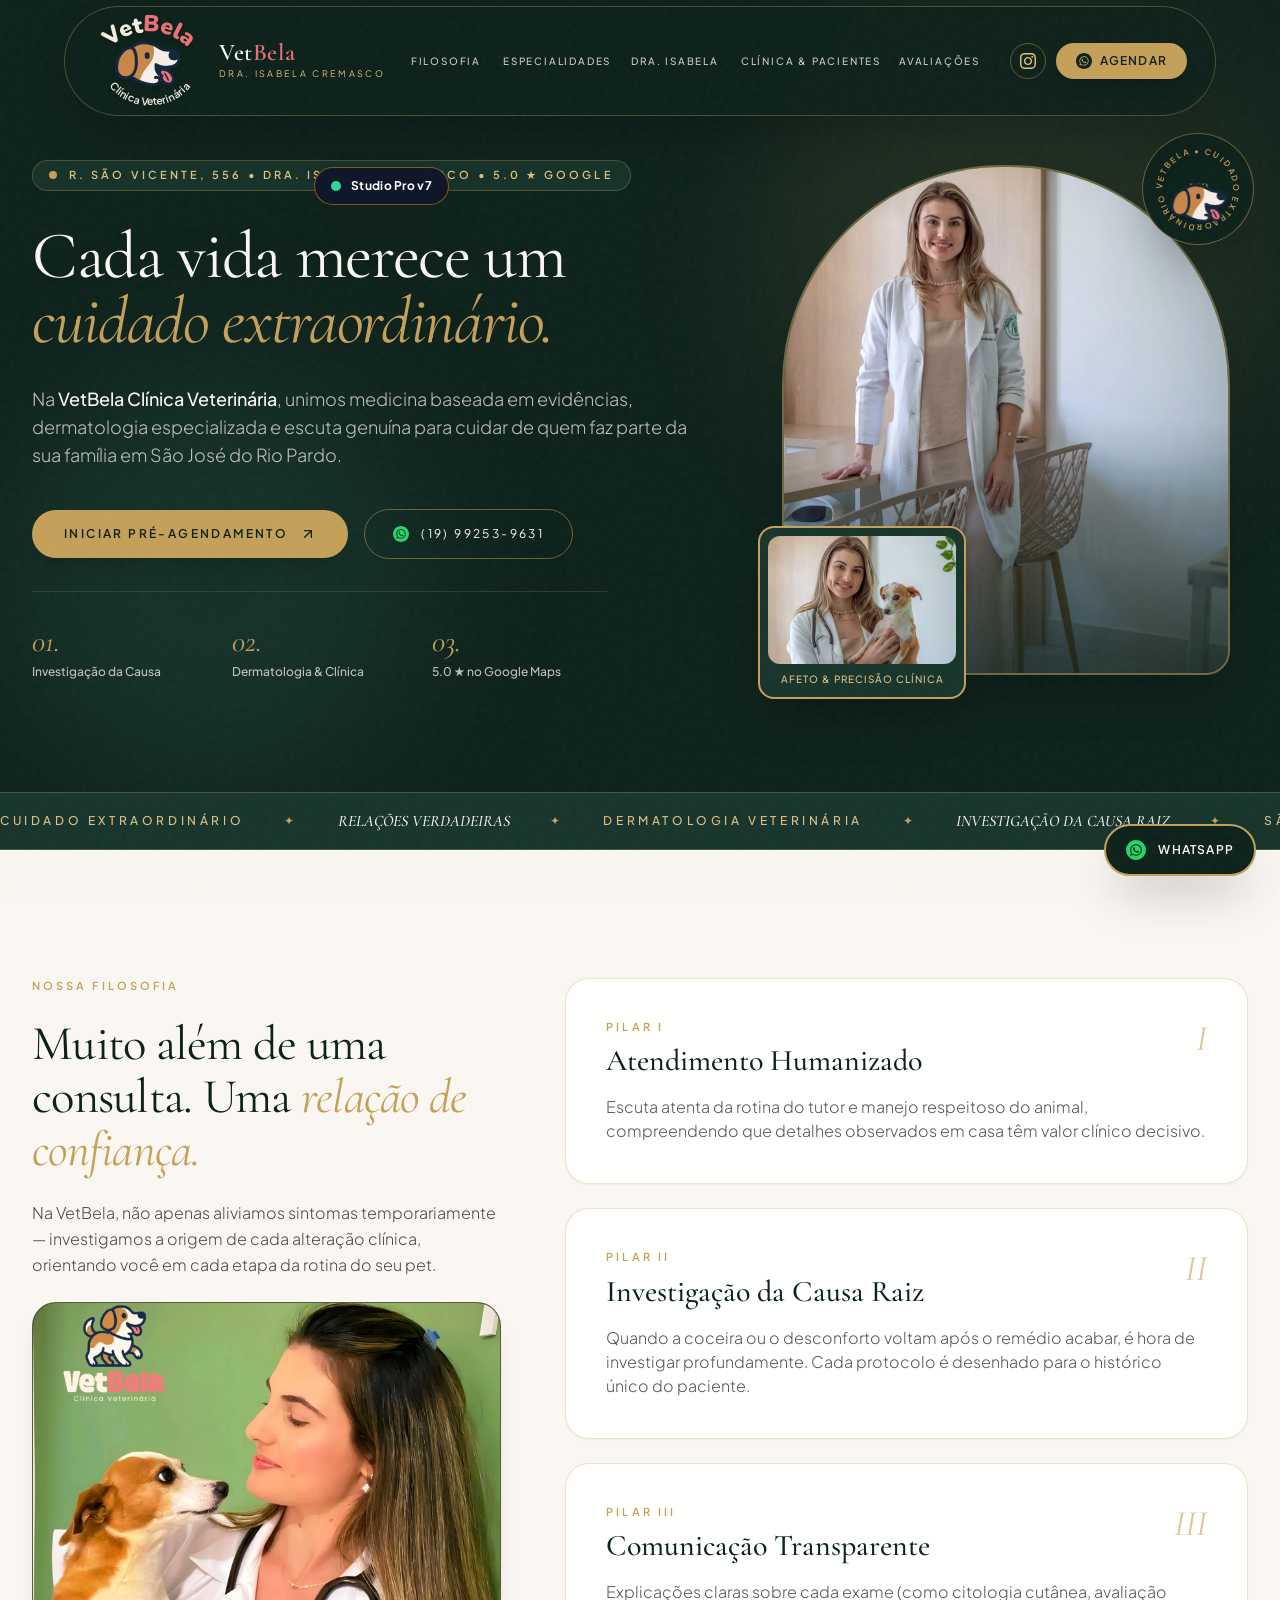
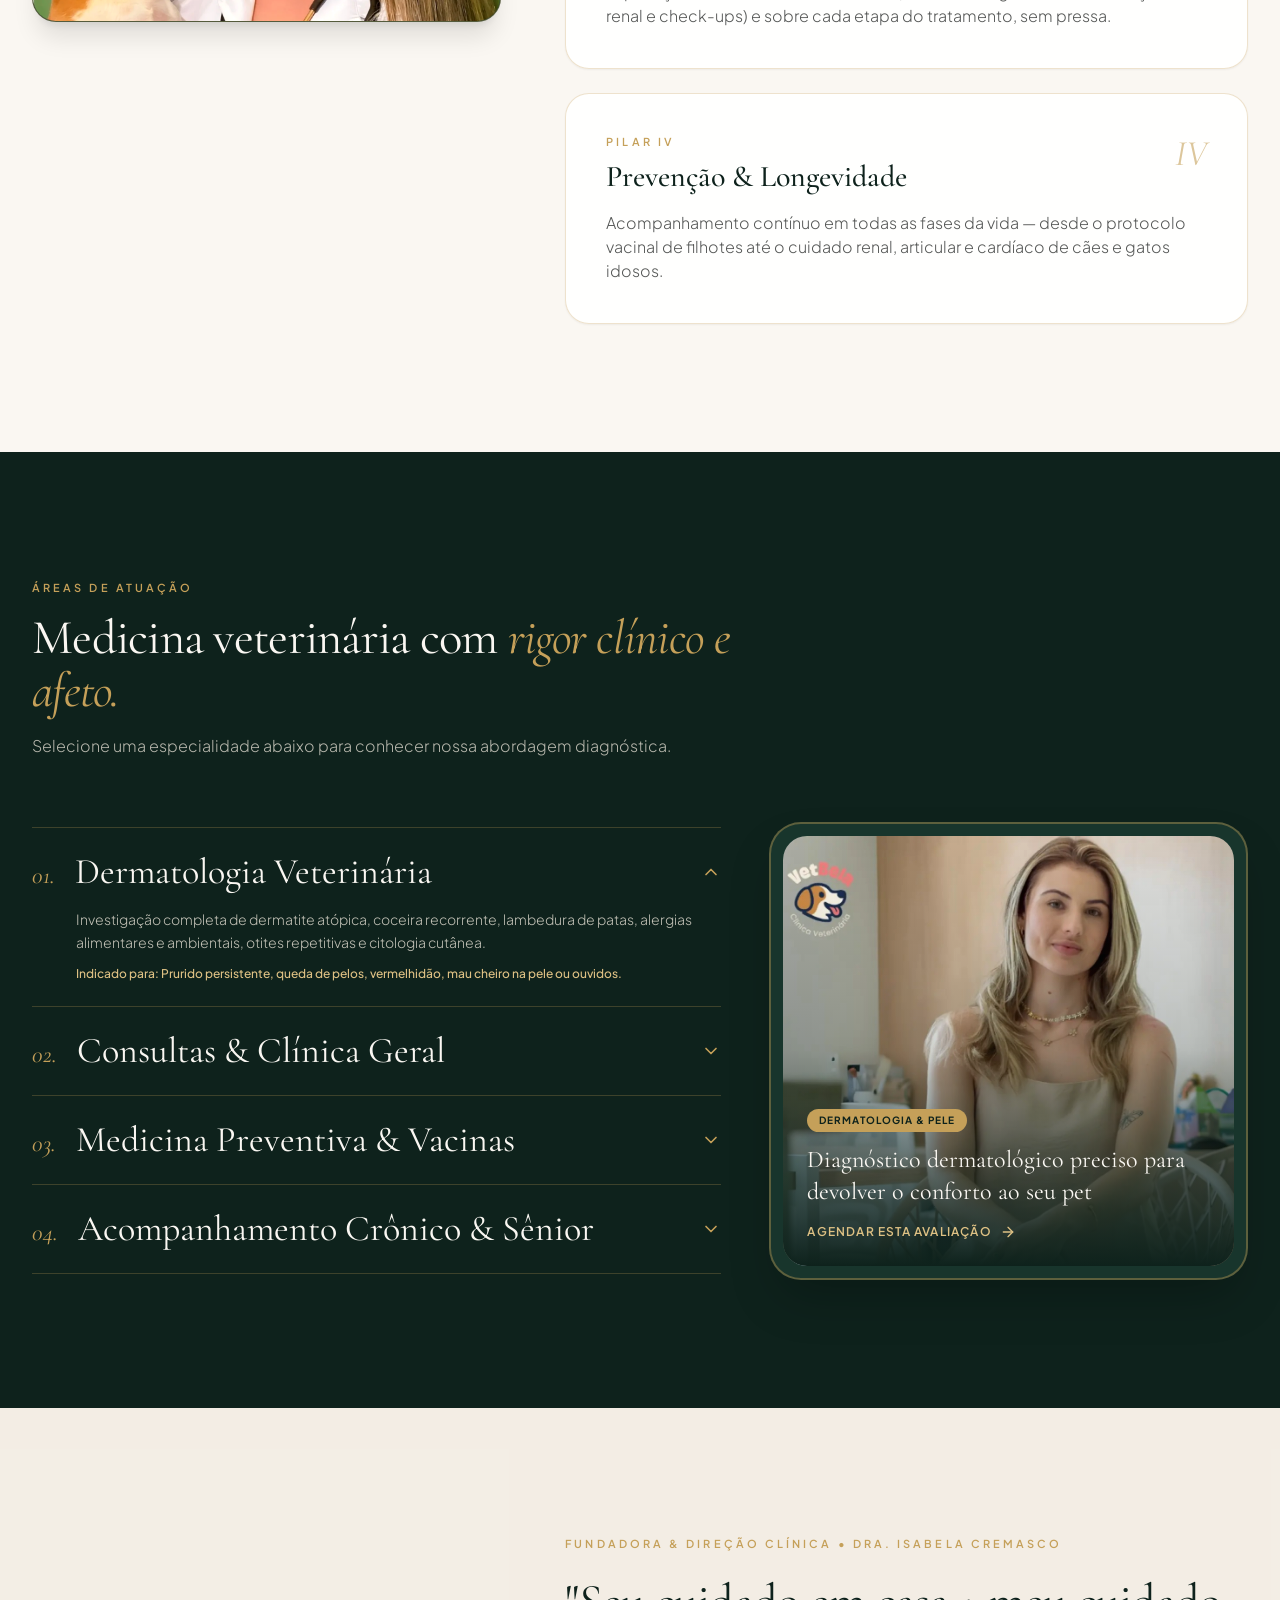
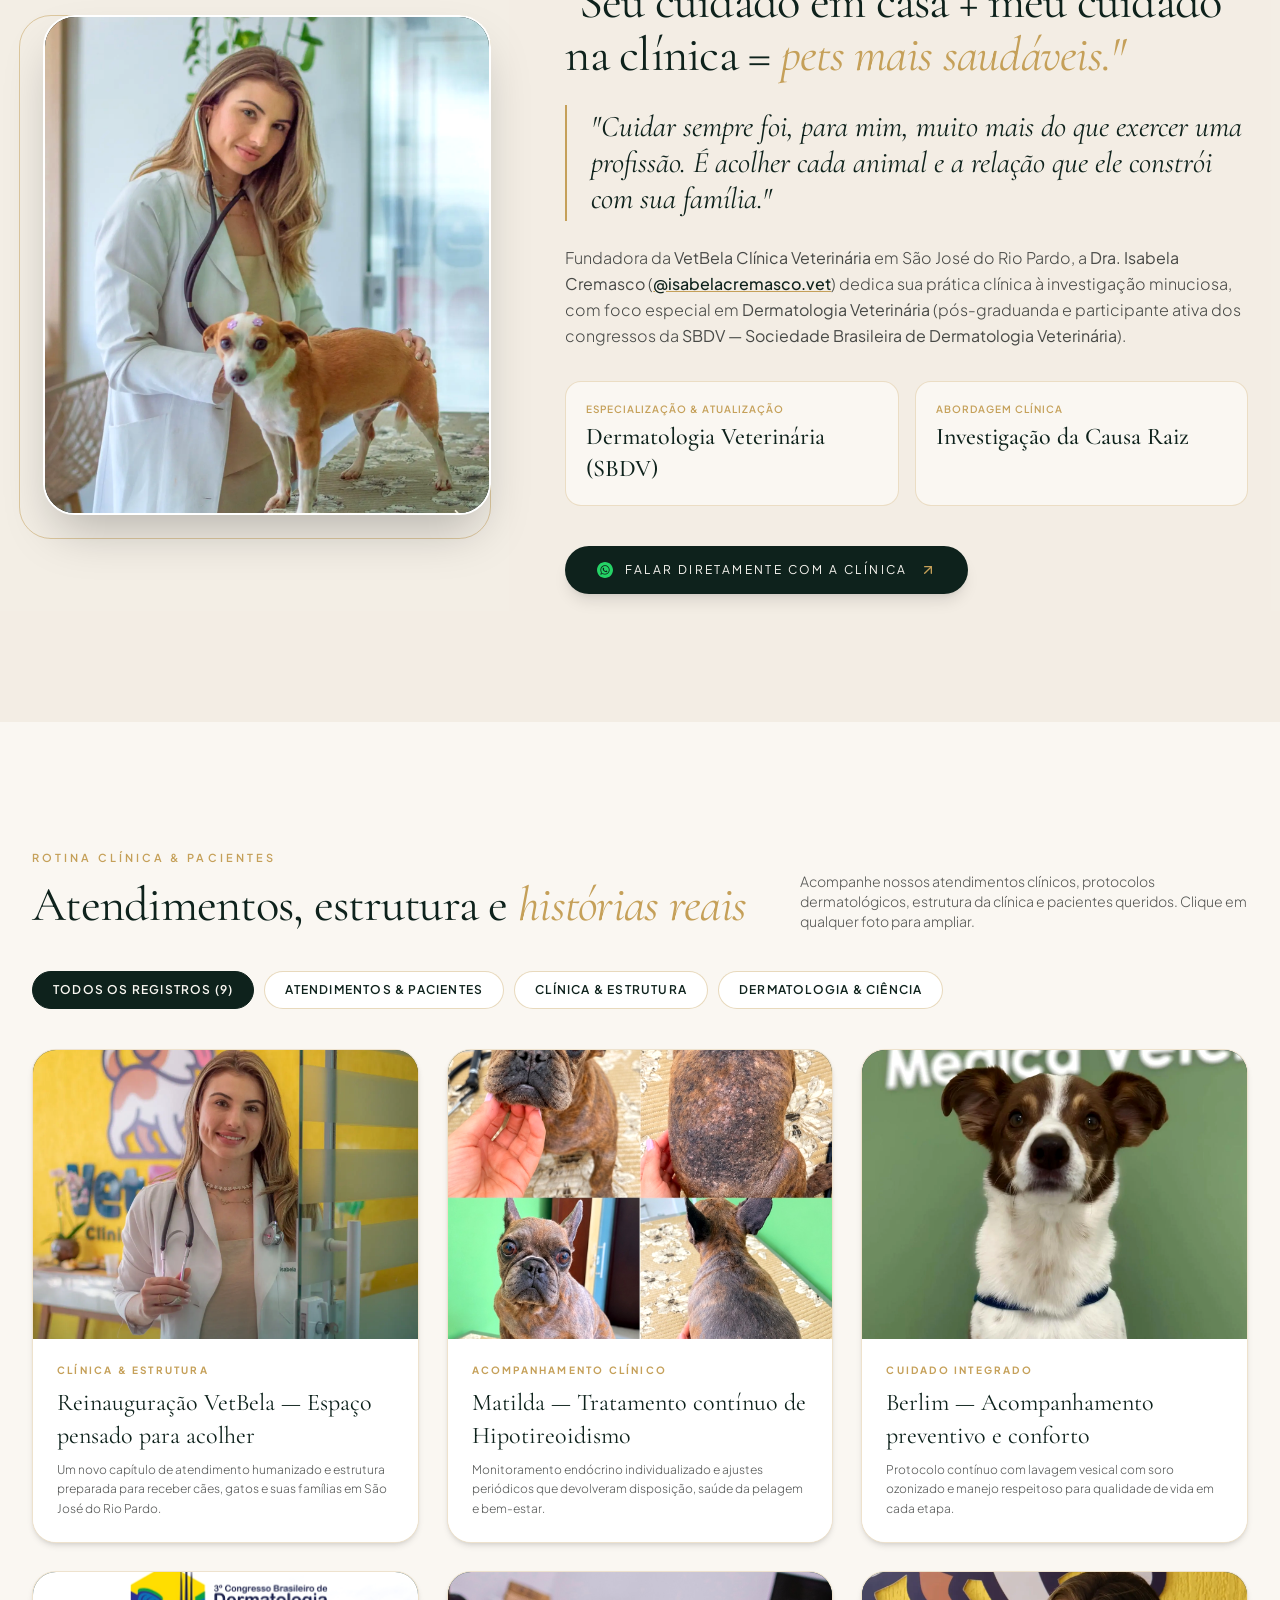
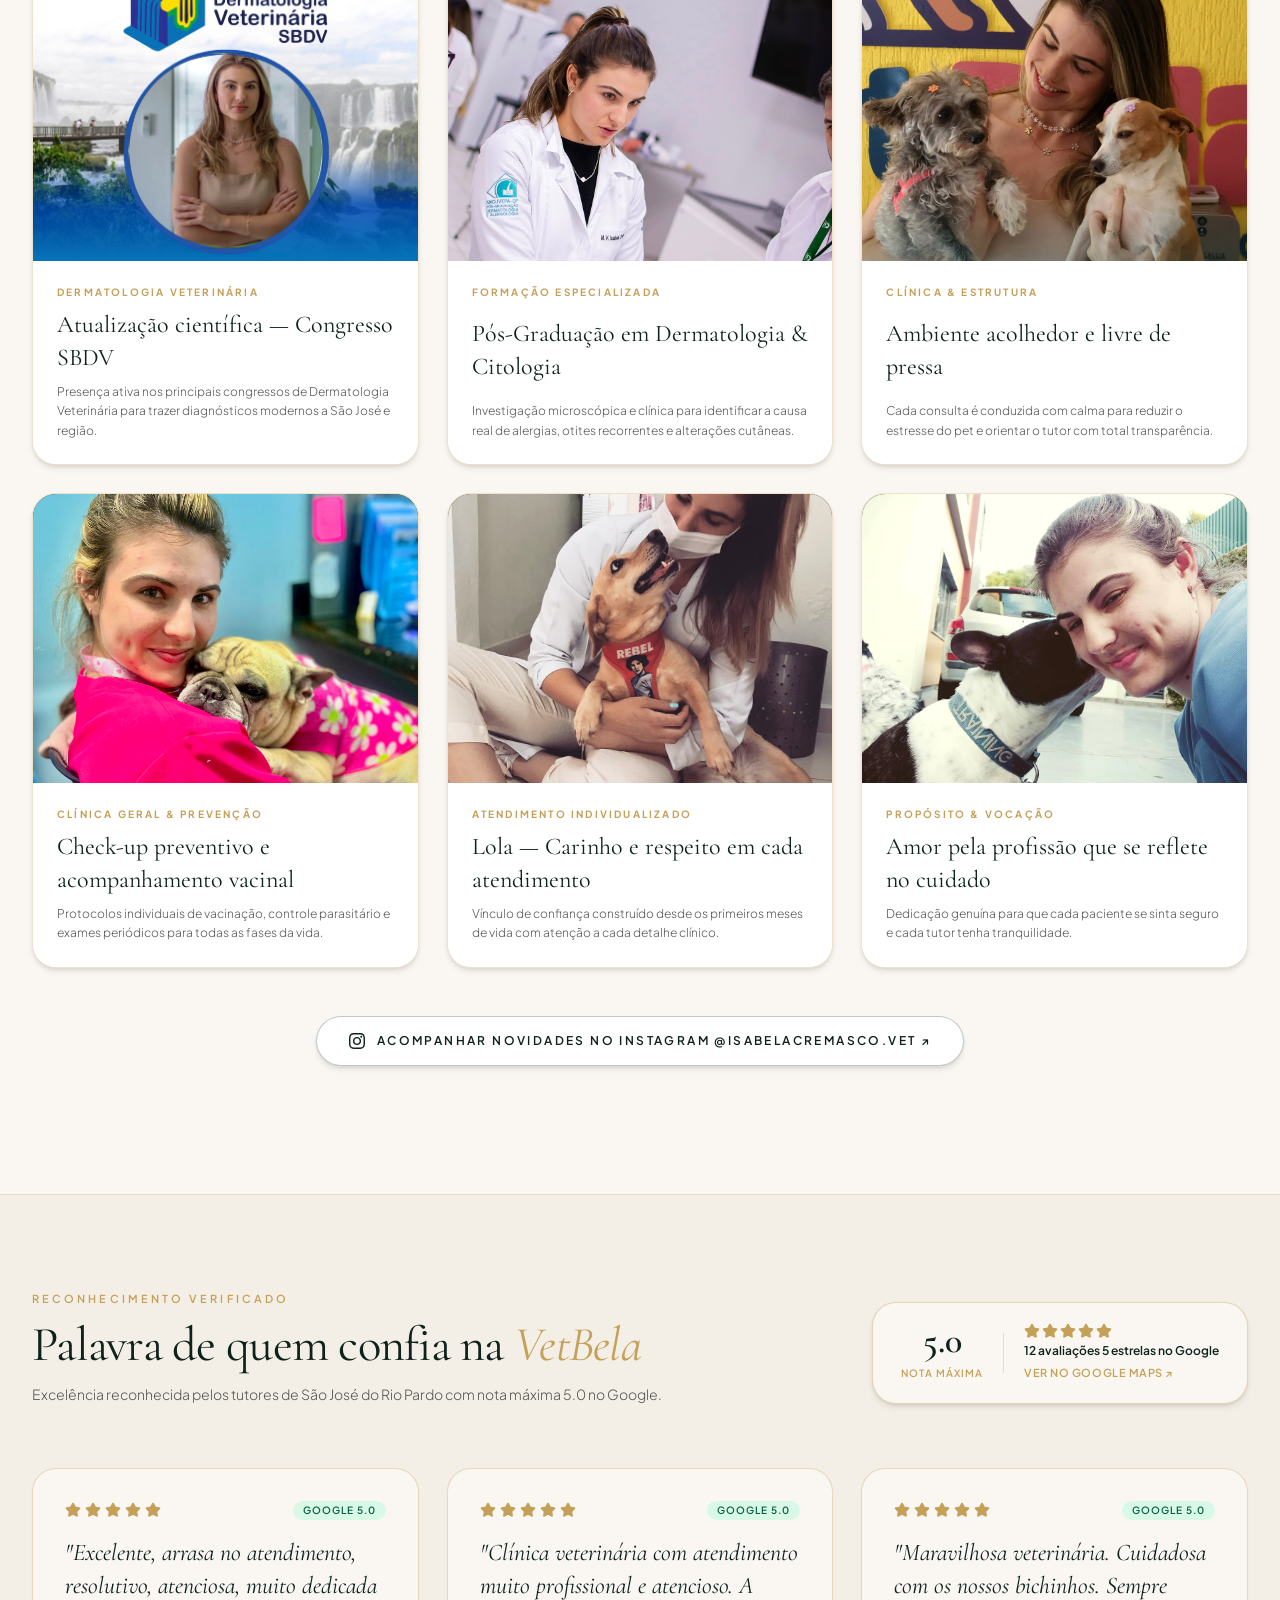
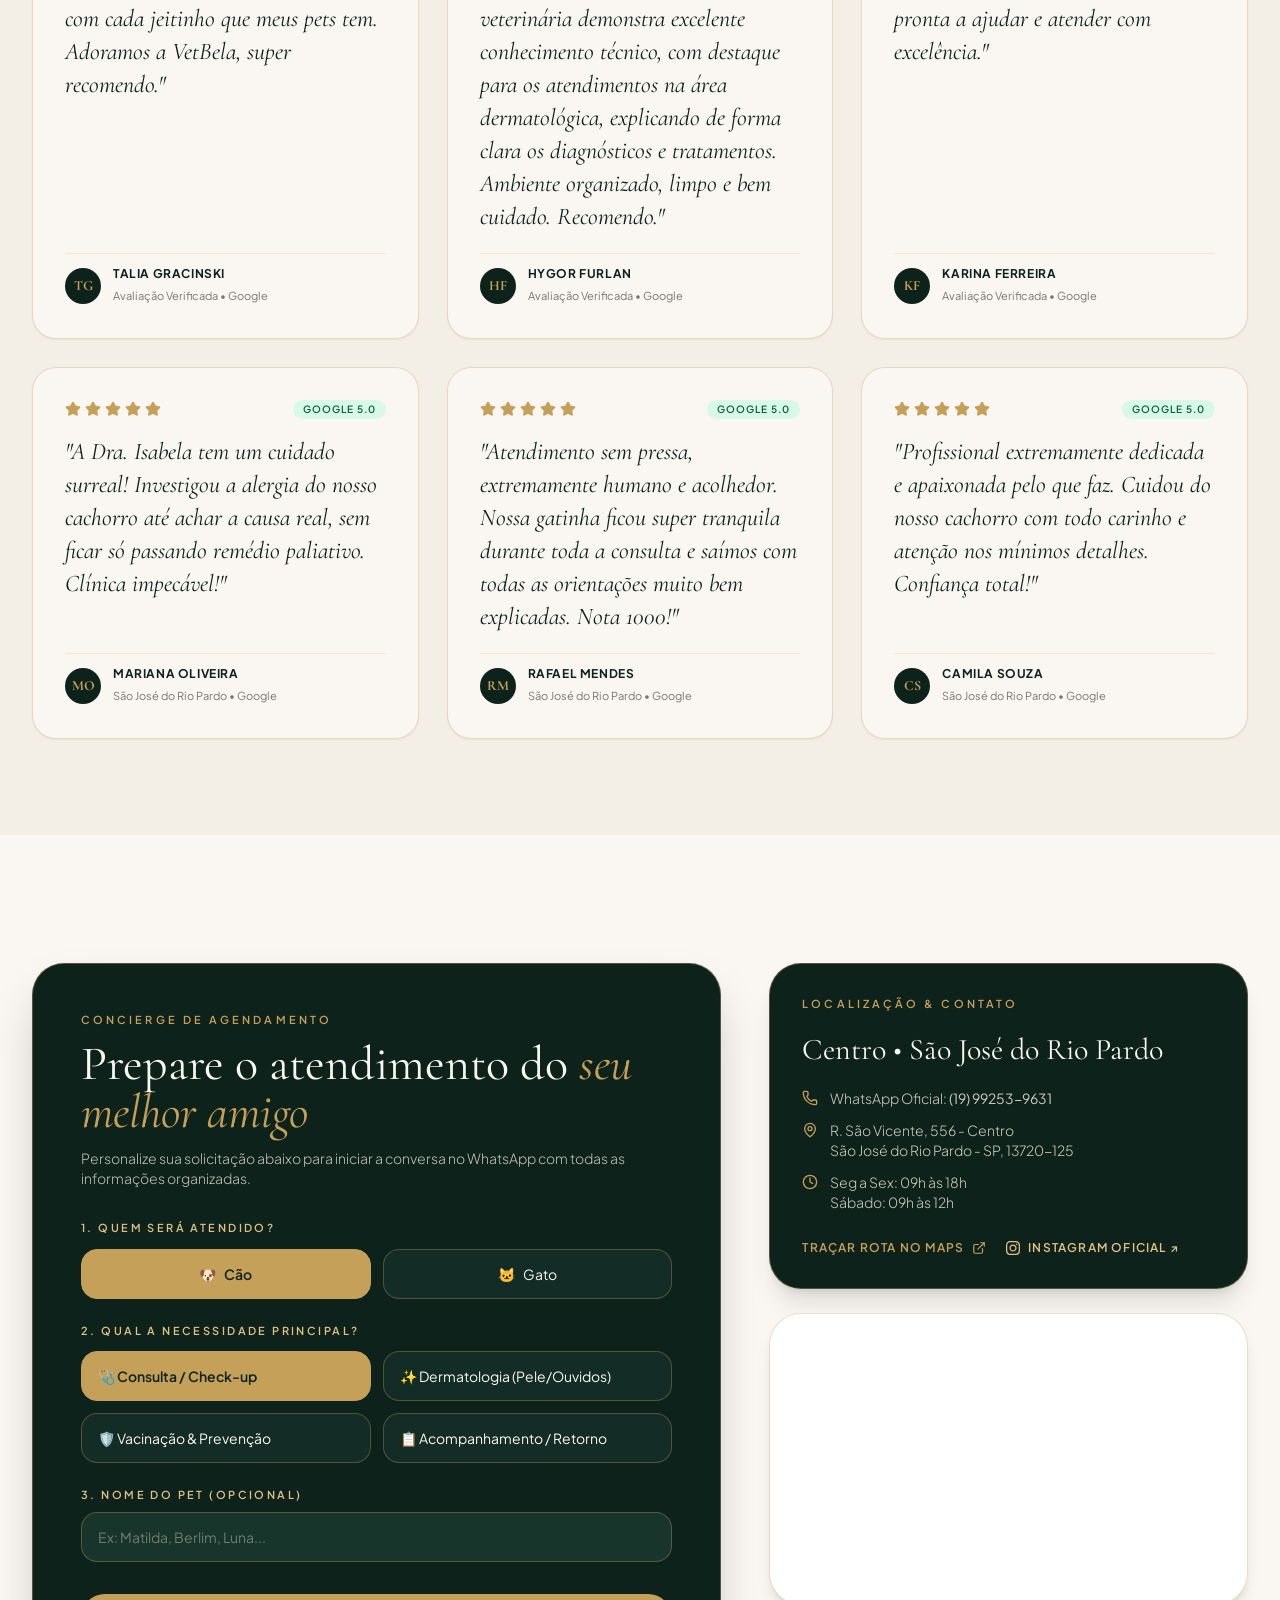
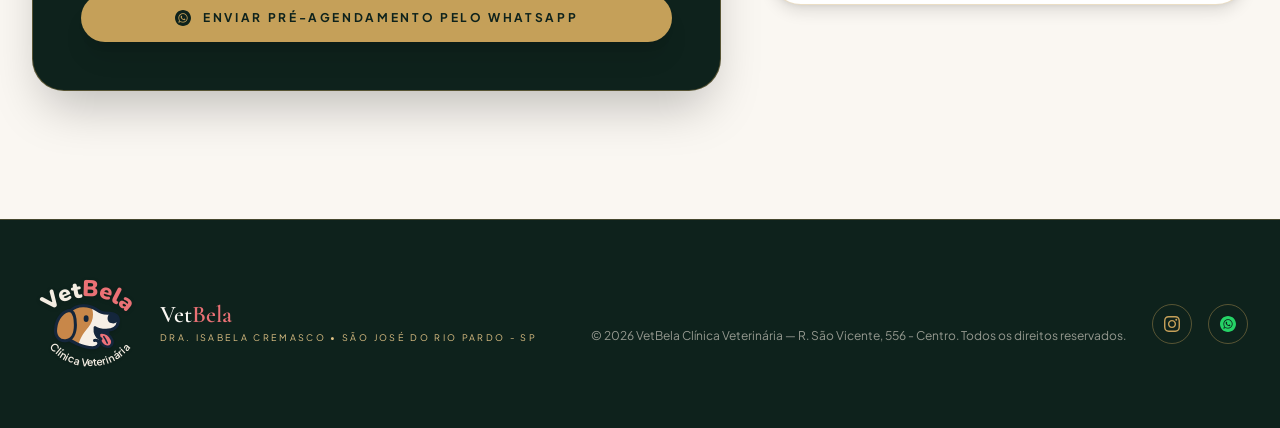
==== index.html @ ac4c4ade "Initial commit - VetBela" ====
<!DOCTYPE html>
<html lang="pt-BR" class="scroll-smooth"><head>
  <meta charset="UTF-8">
  <meta name="viewport" content="width=device-width, initial-scale=1.0">
  <title>VetBela — Clínica Veterinária | Dra. Isabela Cremasco • São José do Rio Pardo - SP</title>
  <meta name="description" content="VetBela Clínica Veterinária em São José do Rio Pardo - SP (R. São Vicente, 556 - Centro). Medicina veterinária e dermatologia com a Dra. Isabela Cremasco. Nota 5.0 no Google.">
  <meta name="keywords" content="VetBela, Clínica veterinária em São José do Rio Pardo, Veterinária em São José do Rio Pardo, Consulta veterinária, Dermatologia veterinária, Dra. Isabela Cremasco">

  <!-- Open Graph / SEO Local -->
  <meta property="og:title" content="VetBela — Clínica Veterinária | Dra. Isabela Cremasco">
  <meta property="og:description" content="Cuidado extraordinário. Relações verdadeiras. Clínica veterinária e dermatologia na R. São Vicente, 556 - Centro, São José do Rio Pardo - SP.">
  <meta property="og:type" content="website">
  <meta property="og:locale" content="pt_BR">

  <!-- Schema.org Structured Data for VeterinaryCare -->
  <script type="application/ld+json">
  {
    "@context": "https://schema.org",
    "@type": "VeterinaryCare",
    "name": "VetBela — Clínica Veterinária",
    "description": "Medicina veterinária com carinho, atenção e dedicação a cada detalhe da saúde do seu melhor amigo.",
    "telephone": "+55-19-99253-9631",
    "openingHours": ["Mo-Fr 09:00-18:00", "Sa 09:00-12:00"],
    "aggregateRating": {
      "@type": "AggregateRating",
      "ratingValue": "5.0",
      "reviewCount": "12"
    },
    "address": {
      "@type": "PostalAddress",
      "streetAddress": "R. São Vicente, 556 - Centro",
      "addressLocality": "São José do Rio Pardo",
      "addressRegion": "SP",
      "postalCode": "13720-125",
      "addressCountry": "BR"
    }
  }
  </script>

  <!-- Google Fonts: Cormorant Garamond, Nunito & Plus Jakarta Sans -->
  <link rel="preconnect" href="https://fonts.googleapis.com">
  <link rel="preconnect" href="https://fonts.gstatic.com" crossorigin="">
  <link href="https://fonts.googleapis.com/css2?family=Cormorant+Garamond:ital,wght@0,400;0,500;0,600;0,700;1,400;1,600&amp;family=Nunito:wght@700;800;900&amp;family=Plus+Jakarta+Sans:wght@300;400;500;600;700&amp;display=swap" rel="stylesheet">

  <!-- Favicon Ampliado com o Cachorrinho Oficial VetBela -->
  <link rel="icon" type="image/svg+xml" href="data:image/svg+xml,%3Csvg xmlns='http://www.w3.org/2000/svg' viewBox='0 0 260 260'%3E%3Ccircle cx='130' cy='130' r='126' fill='%230E221C' stroke='%23C5A059' stroke-width='6'/%3E%3Cg transform='translate(-60, -42) scale(1.02)'%3E%3Cdefs%3E%3CclipPath id='favClip'%3E%3Cpath d='M 134,116 C 154,94 196,94 222,112 C 234,120 242,126 266,125 C 288,124 300,136 298,154 C 296,172 280,183 256,184 L 222,181 C 228,196 244,205 264,206 L 266,222 C 254,226 242,223 234,217 C 236,232 225,244 206,244 C 176,244 134,224 114,204 C 102,192 114,138 134,116 Z'/%3E%3C/clipPath%3E%3C/defs%3E%3Cpath d='M 134,116 C 154,94 196,94 222,112 C 234,120 242,126 266,125 C 288,124 300,136 298,154 C 296,172 280,183 256,184 L 222,181 C 228,196 244,205 264,206 L 266,222 C 254,226 242,223 234,217 C 236,232 225,244 206,244 C 176,244 134,224 114,204 C 102,192 114,138 134,116 Z' fill='%23F6EFE6'/%3E%3Cg clip-path='url(%23favClip)'%3E%3Cpath d='M 95,88 L 196,88 C 216,112 216,148 194,174 C 176,195 162,216 158,248 L 95,248 Z' fill='%23C88749'/%3E%3C/g%3E%3Cpath d='M 218,176 C 232,183 248,185 266,184 C 272,202 260,218 238,217 C 222,216 212,198 218,176 Z' fill='%2314263C'/%3E%3Cpath d='M 236,192 C 252,190 268,200 276,216 C 282,229 273,242 259,241 C 246,240 236,226 232,208 C 230,199 232,193 236,192 Z' fill='%23EE727A' stroke='%2314263C' stroke-width='9' stroke-linecap='round' stroke-linejoin='round'/%3E%3Cpath d='M 134,116 C 154,94 196,94 222,112 C 234,120 242,126 266,125 C 288,124 300,136 298,154 C 296,172 280,183 256,184 C 240,184 227,181 218,175 C 216,192 224,207 238,214' fill='none' stroke='%2314263C' stroke-width='10.5' stroke-linecap='round' stroke-linejoin='round'/%3E%3Cpath d='M 114,204 C 136,225 176,244 210,244 C 226,244 234,234 230,224 C 227,219 221,218 216,219' fill='none' stroke='%2314263C' stroke-width='10.5' stroke-linecap='round' stroke-linejoin='round'/%3E%3Cpath d='M 134,116 C 108,116 86,142 82,176 C 78,204 94,222 116,220 C 138,218 150,196 150,166 C 150,142 145,123 134,116 Z' fill='%23C88749' stroke='%2314263C' stroke-width='10.5' stroke-linecap='round' stroke-linejoin='round'/%3E%3Cellipse cx='187' cy='144' rx='9' ry='12' fill='%2314263C'/%3E%3Cpath d='M 271,126 C 288,125 299,134 298,147 C 297,158 285,163 273,159 C 263,156 259,146 262,136 C 264,130 267,127 271,126 Z' fill='%2314263C'/%3E%3C/g%3E%3C/svg%3E">

  <!-- Tailwind CSS & Lucide Icons -->
  <script src="https://cdn.tailwindcss.com"></script>
  <script src="https://unpkg.com/lucide@latest"></script>

  <script>
    tailwind.config = {
      theme: {
        extend: {
          colors: {
            vet: {
              emerald: '#0E221C',
              emeraldSoft: '#18352C',
              offwhite: '#FAF7F2',
              champagne: '#EFE8DC',
              gold: '#C5A059',
              goldLight: '#DEC184',
              graphite: '#1C1F1E',
            }
          },
          fontFamily: {
            serif: ['"Cormorant Garamond"', 'Georgia', 'serif'],
            sans: ['"Plus Jakarta Sans"', 'sans-serif'],
          }
        }
      }
    }
  </script>

  <style>
    :root {
      --vet-emerald: #0E221C;
      --vet-emerald-soft: #18352C;
      --vet-offwhite: #FAF7F2;
      --vet-champagne: #EFE8DC;
      --vet-gold: #C5A059;
      --vet-graphite: #1C1F1E;
    }

    body {
      background-color: var(--vet-offwhite);
      color: var(--vet-graphite);
      font-family: 'Plus Jakarta Sans', sans-serif;
      overflow-x: hidden;
    }

    body::before {
      content: "";
      position: fixed;
      inset: 0;
      pointer-events: none;
      z-index: 9990;
      opacity: 0.03;
      background-image: url("data:image/svg+xml,%3Csvg viewBox='0 0 200 200' xmlns='http://www.w3.org/2000/svg'%3E%3Cfilter id='noiseFilter'%3E%3CfeTurbulence type='fractalNoise' baseFrequency='0.8' numOctaves='3' stitchTiles='stitch'/%3E%3C/filter%3E%3Crect width='100%25' height='100%25' filter='url(%23noiseFilter)'/%3E%3C/svg%3E");
    }

    .hero-display {
      font-size: clamp(3rem, 5.2vw, 5.2rem);
      line-height: 0.98;
      letter-spacing: -0.02em;
    }

    .section-display {
      font-size: clamp(2.2rem, 3.8vw, 3.6rem);
      line-height: 1.08;
      letter-spacing: -0.015em;
    }

    .eyebrow-luxury {
      font-size: 11px;
      text-transform: uppercase;
      letter-spacing: 0.28em;
      font-weight: 600;
      color: var(--vet-gold);
    }

    .arch-frame {
      border-radius: 220px 220px 24px 24px;
    }

    @keyframes spinSlow {
      from { transform: rotate(0deg); }
      to { transform: rotate(360deg); }
    }
    .animate-spin-slow {
      animation: spinSlow 24s linear infinite;
    }

    @keyframes marqueeScroll {
      0% { transform: translateX(0%); }
      100% { transform: translateX(-50%); }
    }
    .marquee-track {
      display: flex;
      width: max-content;
      animation: marqueeScroll 32s linear infinite;
    }
    .marquee-track:hover {
      animation-play-state: paused;
    }

    @keyframes pulseWhatsApp {
      0%, 100% { box-shadow: 0 0 0 0 rgba(197, 160, 89, 0.45); }
      50% { box-shadow: 0 0 0 14px rgba(197, 160, 89, 0); }
    }
    .whatsapp-pulse {
      animation: pulseWhatsApp 2.8s infinite;
    }

    .photo-editorial-enhance {
      filter: contrast(1.03) saturate(1.05);
      image-rendering: -webkit-optimize-contrast;
    }

    /* Estilos do Modo Studio Visual Pro */
    body.studio-edit-mode [data-editable-text="true"]:hover {
      outline: 1px dashed #38bdf8;
      cursor: text;
    }
    body.studio-edit-mode .studio-selected-text {
      outline: 2px solid #f59e0b !important;
      background-color: rgba(245, 158, 11, 0.12) !important;
      border-radius: 6px;
    }
    body.studio-edit-mode [data-editable-img="true"] {
      cursor: grab;
      transition: outline 0.15s ease;
    }
    body.studio-edit-mode [data-editable-img="true"]:hover {
      outline: 2px dashed #38bdf8;
    }
    body.studio-edit-mode .studio-selected-img {
      outline: 3px solid #10b981 !important;
      cursor: grabbing !important;
    }
    body.studio-edit-mode [data-editable-logo="true"]:hover {
      outline: 2px dashed #38bdf8;
      cursor: pointer;
    }
    body.studio-edit-mode .studio-selected-logo {
      outline: 2px solid #f59e0b !important;
      background-color: rgba(245, 158, 11, 0.14) !important;
      border-radius: 6px;
    }
  </style>
<style>*, ::before, ::after{--tw-border-spacing-x:0;--tw-border-spacing-y:0;--tw-translate-x:0;--tw-translate-y:0;--tw-rotate:0;--tw-skew-x:0;--tw-skew-y:0;--tw-scale-x:1;--tw-scale-y:1;--tw-pan-x: ;--tw-pan-y: ;--tw-pinch-zoom: ;--tw-scroll-snap-strictness:proximity;--tw-gradient-from-position: ;--tw-gradient-via-position: ;--tw-gradient-to-position: ;--tw-ordinal: ;--tw-slashed-zero: ;--tw-numeric-figure: ;--tw-numeric-spacing: ;--tw-numeric-fraction: ;--tw-ring-inset: ;--tw-ring-offset-width:0px;--tw-ring-offset-color:#fff;--tw-ring-color:rgb(59 130 246 / 0.5);--tw-ring-offset-shadow:0 0 #0000;--tw-ring-shadow:0 0 #0000;--tw-shadow:0 0 #0000;--tw-shadow-colored:0 0 #0000;--tw-blur: ;--tw-brightness: ;--tw-contrast: ;--tw-grayscale: ;--tw-hue-rotate: ;--tw-invert: ;--tw-saturate: ;--tw-sepia: ;--tw-drop-shadow: ;--tw-backdrop-blur: ;--tw-backdrop-brightness: ;--tw-backdrop-contrast: ;--tw-backdrop-grayscale: ;--tw-backdrop-hue-rotate: ;--tw-backdrop-invert: ;--tw-backdrop-opacity: ;--tw-backdrop-saturate: ;--tw-backdrop-sepia: ;--tw-contain-size: ;--tw-contain-layout: ;--tw-contain-paint: ;--tw-contain-style: }::backdrop{--tw-border-spacing-x:0;--tw-border-spacing-y:0;--tw-translate-x:0;--tw-translate-y:0;--tw-rotate:0;--tw-skew-x:0;--tw-skew-y:0;--tw-scale-x:1;--tw-scale-y:1;--tw-pan-x: ;--tw-pan-y: ;--tw-pinch-zoom: ;--tw-scroll-snap-strictness:proximity;--tw-gradient-from-position: ;--tw-gradient-via-position: ;--tw-gradient-to-position: ;--tw-ordinal: ;--tw-slashed-zero: ;--tw-numeric-figure: ;--tw-numeric-spacing: ;--tw-numeric-fraction: ;--tw-ring-inset: ;--tw-ring-offset-width:0px;--tw-ring-offset-color:#fff;--tw-ring-color:rgb(59 130 246 / 0.5);--tw-ring-offset-shadow:0 0 #0000;--tw-ring-shadow:0 0 #0000;--tw-shadow:0 0 #0000;--tw-shadow-colored:0 0 #0000;--tw-blur: ;--tw-brightness: ;--tw-contrast: ;--tw-grayscale: ;--tw-hue-rotate: ;--tw-invert: ;--tw-saturate: ;--tw-sepia: ;--tw-drop-shadow: ;--tw-backdrop-blur: ;--tw-backdrop-brightness: ;--tw-backdrop-contrast: ;--tw-backdrop-grayscale: ;--tw-backdrop-hue-rotate: ;--tw-backdrop-invert: ;--tw-backdrop-opacity: ;--tw-backdrop-saturate: ;--tw-backdrop-sepia: ;--tw-contain-size: ;--tw-contain-layout: ;--tw-contain-paint: ;--tw-contain-style: }/* ! tailwindcss v3.4.17 | MIT License | https://tailwindcss.com */*,::after,::before{box-sizing:border-box;border-width:0;border-style:solid;border-color:#e5e7eb}::after,::before{--tw-content:''}:host,html{line-height:1.5;-webkit-text-size-adjust:100%;-moz-tab-size:4;tab-size:4;font-family:"Plus Jakarta Sans", sans-serif;font-feature-settings:normal;font-variation-settings:normal;-webkit-tap-highlight-color:transparent}body{margin:0;line-height:inherit}hr{height:0;color:inherit;border-top-width:1px}abbr:where([title]){-webkit-text-decoration:underline dotted;text-decoration:underline dotted}h1,h2,h3,h4,h5,h6{font-size:inherit;font-weight:inherit}a{color:inherit;text-decoration:inherit}b,strong{font-weight:bolder}code,kbd,pre,samp{font-family:ui-monospace, SFMono-Regular, Menlo, Monaco, Consolas, "Liberation Mono", "Courier New", monospace;font-feature-settings:normal;font-variation-settings:normal;font-size:1em}small{font-size:80%}sub,sup{font-size:75%;line-height:0;position:relative;vertical-align:baseline}sub{bottom:-.25em}sup{top:-.5em}table{text-indent:0;border-color:inherit;border-collapse:collapse}button,input,optgroup,select,textarea{font-family:inherit;font-feature-settings:inherit;font-variation-settings:inherit;font-size:100%;font-weight:inherit;line-height:inherit;letter-spacing:inherit;color:inherit;margin:0;padding:0}button,select{text-transform:none}button,input:where([type=button]),input:where([type=reset]),input:where([type=submit]){-webkit-appearance:button;background-color:transparent;background-image:none}:-moz-focusring{outline:auto}:-moz-ui-invalid{box-shadow:none}progress{vertical-align:baseline}::-webkit-inner-spin-button,::-webkit-outer-spin-button{height:auto}[type=search]{-webkit-appearance:textfield;outline-offset:-2px}::-webkit-search-decoration{-webkit-appearance:none}::-webkit-file-upload-button{-webkit-appearance:button;font:inherit}summary{display:list-item}blockquote,dd,dl,figure,h1,h2,h3,h4,h5,h6,hr,p,pre{margin:0}fieldset{margin:0;padding:0}legend{padding:0}menu,ol,ul{list-style:none;margin:0;padding:0}dialog{padding:0}textarea{resize:vertical}input::placeholder,textarea::placeholder{opacity:1;color:#9ca3af}[role=button],button{cursor:pointer}:disabled{cursor:default}audio,canvas,embed,iframe,img,object,svg,video{display:block;vertical-align:middle}img,video{max-width:100%;height:auto}[hidden]:where(:not([hidden=until-found])){display:none}.pointer-events-none{pointer-events:none}.fixed{position:fixed}.absolute{position:absolute}.relative{position:relative}.-inset-3{inset:-0.75rem}.inset-0{inset:0px}.inset-x-0{left:0px;right:0px}.inset-x-6{left:1.5rem;right:1.5rem}.-bottom-6{bottom:-1.5rem}.-left-6{left:-1.5rem}.-right-6{right:-1.5rem}.-top-8{top:-2rem}.bottom-0{bottom:0px}.bottom-5{bottom:1.25rem}.bottom-6{bottom:1.5rem}.left-0{left:0px}.left-5{left:1.25rem}.right-0{right:0px}.right-6{right:1.5rem}.top-0{top:0px}.top-4{top:1rem}.top-6{top:1.5rem}.z-10{z-index:10}.z-20{z-index:20}.z-40{z-index:40}.z-50{z-index:50}.z-\[9999\]{z-index:9999}.mx-auto{margin-left:auto;margin-right:auto}.mb-1{margin-bottom:0.25rem}.mb-10{margin-bottom:2.5rem}.mb-16{margin-bottom:4rem}.mb-2{margin-bottom:0.5rem}.mb-3{margin-bottom:0.75rem}.mt-0\.5{margin-top:0.125rem}.mt-1{margin-top:0.25rem}.mt-12{margin-top:3rem}.mt-2{margin-top:0.5rem}.mt-4{margin-top:1rem}.mt-6{margin-top:1.5rem}.block{display:block}.inline-block{display:inline-block}.flex{display:flex}.inline-flex{display:inline-flex}.grid{display:grid}.hidden{display:none}.aspect-\[4\/3\]{aspect-ratio:4/3}.h-10{height:2.5rem}.h-2{height:0.5rem}.h-2\.5{height:0.625rem}.h-24{height:6rem}.h-28{height:7rem}.h-3\.5{height:0.875rem}.h-32{height:8rem}.h-4{height:1rem}.h-5{height:1.25rem}.h-6{height:1.5rem}.h-80{height:20rem}.h-9{height:2.25rem}.h-\[420px\]{height:420px}.h-\[430px\]{height:430px}.h-\[470px\]{height:470px}.h-\[500px\]{height:500px}.h-\[520px\]{height:520px}.h-\[88px\]{height:88px}.h-\[96px\]{height:96px}.h-auto{height:auto}.h-full{height:100%}.max-h-48{max-height:12rem}.max-h-\[85vh\]{max-height:85vh}.max-h-\[88vh\]{max-height:88vh}.w-10{width:2.5rem}.w-16{width:4rem}.w-2{width:0.5rem}.w-2\.5{width:0.625rem}.w-24{width:6rem}.w-28{width:7rem}.w-3\.5{width:0.875rem}.w-4{width:1rem}.w-44{width:11rem}.w-5{width:1.25rem}.w-6{width:1.5rem}.w-9{width:2.25rem}.w-\[370px\]{width:370px}.w-\[420px\]{width:420px}.w-\[520px\]{width:520px}.w-full{width:100%}.w-px{width:1px}.max-w-2xl{max-width:42rem}.max-w-3xl{max-width:48rem}.max-w-6xl{max-width:72rem}.max-w-7xl{max-width:80rem}.max-w-full{max-width:100%}.max-w-md{max-width:28rem}.max-w-xl{max-width:36rem}.flex-1{flex:1 1 0%}.shrink-0{flex-shrink:0}.-translate-x-3{--tw-translate-x:-0.75rem;transform:translate(var(--tw-translate-x), var(--tw-translate-y)) rotate(var(--tw-rotate)) skewX(var(--tw-skew-x)) skewY(var(--tw-skew-y)) scaleX(var(--tw-scale-x)) scaleY(var(--tw-scale-y))}.translate-y-3{--tw-translate-y:0.75rem;transform:translate(var(--tw-translate-x), var(--tw-translate-y)) rotate(var(--tw-rotate)) skewX(var(--tw-skew-x)) skewY(var(--tw-skew-y)) scaleX(var(--tw-scale-x)) scaleY(var(--tw-scale-y))}.rotate-180{--tw-rotate:180deg;transform:translate(var(--tw-translate-x), var(--tw-translate-y)) rotate(var(--tw-rotate)) skewX(var(--tw-skew-x)) skewY(var(--tw-skew-y)) scaleX(var(--tw-scale-x)) scaleY(var(--tw-scale-y))}@keyframes pulse{50%{opacity:.5}}.animate-pulse{animation:pulse 2s cubic-bezier(0.4, 0, 0.6, 1) infinite}.cursor-move{cursor:move}.cursor-pointer{cursor:pointer}.select-none{-webkit-user-select:none;user-select:none}.grid-cols-1{grid-template-columns:repeat(1, minmax(0, 1fr))}.grid-cols-2{grid-template-columns:repeat(2, minmax(0, 1fr))}.grid-cols-3{grid-template-columns:repeat(3, minmax(0, 1fr))}.grid-cols-4{grid-template-columns:repeat(4, minmax(0, 1fr))}.flex-col{flex-direction:column}.flex-wrap{flex-wrap:wrap}.items-start{align-items:flex-start}.items-center{align-items:center}.items-baseline{align-items:baseline}.items-stretch{align-items:stretch}.justify-center{justify-content:center}.justify-between{justify-content:space-between}.gap-0\.5{gap:0.125rem}.gap-1{gap:0.25rem}.gap-1\.5{gap:0.375rem}.gap-10{gap:2.5rem}.gap-12{gap:3rem}.gap-2{gap:0.5rem}.gap-2\.5{gap:0.625rem}.gap-3{gap:0.75rem}.gap-4{gap:1rem}.gap-5{gap:1.25rem}.gap-6{gap:1.5rem}.gap-7{gap:1.75rem}.gap-8{gap:2rem}.space-y-2 > :not([hidden]) ~ :not([hidden]){--tw-space-y-reverse:0;margin-top:calc(0.5rem * calc(1 - var(--tw-space-y-reverse)));margin-bottom:calc(0.5rem * var(--tw-space-y-reverse))}.space-y-3 > :not([hidden]) ~ :not([hidden]){--tw-space-y-reverse:0;margin-top:calc(0.75rem * calc(1 - var(--tw-space-y-reverse)));margin-bottom:calc(0.75rem * var(--tw-space-y-reverse))}.space-y-4 > :not([hidden]) ~ :not([hidden]){--tw-space-y-reverse:0;margin-top:calc(1rem * calc(1 - var(--tw-space-y-reverse)));margin-bottom:calc(1rem * var(--tw-space-y-reverse))}.space-y-5 > :not([hidden]) ~ :not([hidden]){--tw-space-y-reverse:0;margin-top:calc(1.25rem * calc(1 - var(--tw-space-y-reverse)));margin-bottom:calc(1.25rem * var(--tw-space-y-reverse))}.space-y-6 > :not([hidden]) ~ :not([hidden]){--tw-space-y-reverse:0;margin-top:calc(1.5rem * calc(1 - var(--tw-space-y-reverse)));margin-bottom:calc(1.5rem * var(--tw-space-y-reverse))}.space-y-8 > :not([hidden]) ~ :not([hidden]){--tw-space-y-reverse:0;margin-top:calc(2rem * calc(1 - var(--tw-space-y-reverse)));margin-bottom:calc(2rem * var(--tw-space-y-reverse))}.divide-y > :not([hidden]) ~ :not([hidden]){--tw-divide-y-reverse:0;border-top-width:calc(1px * calc(1 - var(--tw-divide-y-reverse)));border-bottom-width:calc(1px * var(--tw-divide-y-reverse))}.divide-vet-gold\/25 > :not([hidden]) ~ :not([hidden]){border-color:rgb(197 160 89 / 0.25)}.self-end{align-self:flex-end}.overflow-hidden{overflow:hidden}.overflow-visible{overflow:visible}.overflow-y-auto{overflow-y:auto}.scroll-smooth{scroll-behavior:smooth}.whitespace-nowrap{white-space:nowrap}.rounded{border-radius:0.25rem}.rounded-2xl{border-radius:1rem}.rounded-3xl{border-radius:1.5rem}.rounded-\[1\.5rem\]{border-radius:1.5rem}.rounded-\[2rem\]{border-radius:2rem}.rounded-full{border-radius:9999px}.rounded-lg{border-radius:0.5rem}.rounded-xl{border-radius:0.75rem}.border{border-width:1px}.border-0{border-width:0px}.border-2{border-width:2px}.border-y{border-top-width:1px;border-bottom-width:1px}.border-b{border-bottom-width:1px}.border-l-2{border-left-width:2px}.border-t{border-top-width:1px}.border-amber-500\/40{border-color:rgb(245 158 11 / 0.4)}.border-amber-500\/50{border-color:rgb(245 158 11 / 0.5)}.border-sky-500\/40{border-color:rgb(14 165 233 / 0.4)}.border-slate-700{--tw-border-opacity:1;border-color:rgb(51 65 85 / var(--tw-border-opacity, 1))}.border-slate-700\/70{border-color:rgb(51 65 85 / 0.7)}.border-slate-800{--tw-border-opacity:1;border-color:rgb(30 41 59 / var(--tw-border-opacity, 1))}.border-vet-emerald{--tw-border-opacity:1;border-color:rgb(14 34 28 / var(--tw-border-opacity, 1))}.border-vet-emerald\/25{border-color:rgb(14 34 28 / 0.25)}.border-vet-gold{--tw-border-opacity:1;border-color:rgb(197 160 89 / var(--tw-border-opacity, 1))}.border-vet-gold\/20{border-color:rgb(197 160 89 / 0.2)}.border-vet-gold\/25{border-color:rgb(197 160 89 / 0.25)}.border-vet-gold\/30{border-color:rgb(197 160 89 / 0.3)}.border-vet-gold\/35{border-color:rgb(197 160 89 / 0.35)}.border-vet-gold\/40{border-color:rgb(197 160 89 / 0.4)}.border-vet-gold\/45{border-color:rgb(197 160 89 / 0.45)}.border-vet-gold\/50{border-color:rgb(197 160 89 / 0.5)}.border-white{--tw-border-opacity:1;border-color:rgb(255 255 255 / var(--tw-border-opacity, 1))}.bg-amber-400{--tw-bg-opacity:1;background-color:rgb(251 191 36 / var(--tw-bg-opacity, 1))}.bg-amber-500{--tw-bg-opacity:1;background-color:rgb(245 158 11 / var(--tw-bg-opacity, 1))}.bg-amber-500\/20{background-color:rgb(245 158 11 / 0.2)}.bg-black\/90{background-color:rgb(0 0 0 / 0.9)}.bg-emerald-100\/80{background-color:rgb(209 250 229 / 0.8)}.bg-emerald-400{--tw-bg-opacity:1;background-color:rgb(52 211 153 / var(--tw-bg-opacity, 1))}.bg-emerald-500{--tw-bg-opacity:1;background-color:rgb(16 185 129 / var(--tw-bg-opacity, 1))}.bg-rose-500\/20{background-color:rgb(244 63 94 / 0.2)}.bg-sky-500\/20{background-color:rgb(14 165 233 / 0.2)}.bg-slate-700{--tw-bg-opacity:1;background-color:rgb(51 65 85 / var(--tw-bg-opacity, 1))}.bg-slate-800{--tw-bg-opacity:1;background-color:rgb(30 41 59 / var(--tw-bg-opacity, 1))}.bg-slate-800\/70{background-color:rgb(30 41 59 / 0.7)}.bg-slate-900{--tw-bg-opacity:1;background-color:rgb(15 23 42 / var(--tw-bg-opacity, 1))}.bg-slate-900\/80{background-color:rgb(15 23 42 / 0.8)}.bg-slate-900\/95{background-color:rgb(15 23 42 / 0.95)}.bg-slate-950{--tw-bg-opacity:1;background-color:rgb(2 6 23 / var(--tw-bg-opacity, 1))}.bg-slate-950\/90{background-color:rgb(2 6 23 / 0.9)}.bg-transparent{background-color:transparent}.bg-vet-champagne\/50{background-color:rgb(239 232 220 / 0.5)}.bg-vet-champagne\/60{background-color:rgb(239 232 220 / 0.6)}.bg-vet-emerald{--tw-bg-opacity:1;background-color:rgb(14 34 28 / var(--tw-bg-opacity, 1))}.bg-vet-emerald\/95{background-color:rgb(14 34 28 / 0.95)}.bg-vet-emeraldSoft{--tw-bg-opacity:1;background-color:rgb(24 53 44 / var(--tw-bg-opacity, 1))}.bg-vet-emeraldSoft\/60{background-color:rgb(24 53 44 / 0.6)}.bg-vet-emeraldSoft\/80{background-color:rgb(24 53 44 / 0.8)}.bg-vet-emeraldSoft\/90{background-color:rgb(24 53 44 / 0.9)}.bg-vet-gold{--tw-bg-opacity:1;background-color:rgb(197 160 89 / var(--tw-bg-opacity, 1))}.bg-vet-gold\/10{background-color:rgb(197 160 89 / 0.1)}.bg-vet-gold\/30{background-color:rgb(197 160 89 / 0.3)}.bg-vet-offwhite{--tw-bg-opacity:1;background-color:rgb(250 247 242 / var(--tw-bg-opacity, 1))}.bg-white{--tw-bg-opacity:1;background-color:rgb(255 255 255 / var(--tw-bg-opacity, 1))}.bg-white\/10{background-color:rgb(255 255 255 / 0.1)}.bg-white\/90{background-color:rgb(255 255 255 / 0.9)}.bg-gradient-to-t{background-image:linear-gradient(to top, var(--tw-gradient-stops))}.from-vet-emerald{--tw-gradient-from:#0E221C var(--tw-gradient-from-position);--tw-gradient-to:rgb(14 34 28 / 0) var(--tw-gradient-to-position);--tw-gradient-stops:var(--tw-gradient-from), var(--tw-gradient-to)}.from-vet-emerald\/75{--tw-gradient-from:rgb(14 34 28 / 0.75) var(--tw-gradient-from-position);--tw-gradient-to:rgb(14 34 28 / 0) var(--tw-gradient-to-position);--tw-gradient-stops:var(--tw-gradient-from), var(--tw-gradient-to)}.via-transparent{--tw-gradient-to:rgb(0 0 0 / 0)  var(--tw-gradient-to-position);--tw-gradient-stops:var(--tw-gradient-from), transparent var(--tw-gradient-via-position), var(--tw-gradient-to)}.via-vet-emerald\/20{--tw-gradient-to:rgb(14 34 28 / 0)  var(--tw-gradient-to-position);--tw-gradient-stops:var(--tw-gradient-from), rgb(14 34 28 / 0.2) var(--tw-gradient-via-position), var(--tw-gradient-to)}.to-transparent{--tw-gradient-to:transparent var(--tw-gradient-to-position)}.fill-\[\#25D366\]{fill:#25D366}.fill-current{fill:currentColor}.fill-vet-gold{fill:#C5A059}.object-cover{object-fit:cover}.p-1{padding:0.25rem}.p-2{padding:0.5rem}.p-2\.5{padding:0.625rem}.p-3{padding:0.75rem}.p-4{padding:1rem}.p-5{padding:1.25rem}.p-6{padding:1.5rem}.p-8{padding:2rem}.px-1{padding-left:0.25rem;padding-right:0.25rem}.px-1\.5{padding-left:0.375rem;padding-right:0.375rem}.px-2{padding-left:0.5rem;padding-right:0.5rem}.px-2\.5{padding-left:0.625rem;padding-right:0.625rem}.px-3{padding-left:0.75rem;padding-right:0.75rem}.px-4{padding-left:1rem;padding-right:1rem}.px-5{padding-left:1.25rem;padding-right:1.25rem}.px-7{padding-left:1.75rem;padding-right:1.75rem}.px-8{padding-left:2rem;padding-right:2rem}.py-0\.5{padding-top:0.125rem;padding-bottom:0.125rem}.py-1{padding-top:0.25rem;padding-bottom:0.25rem}.py-1\.5{padding-top:0.375rem;padding-bottom:0.375rem}.py-14{padding-top:3.5rem;padding-bottom:3.5rem}.py-2{padding-top:0.5rem;padding-bottom:0.5rem}.py-2\.5{padding-top:0.625rem;padding-bottom:0.625rem}.py-24{padding-top:6rem;padding-bottom:6rem}.py-3\.5{padding-top:0.875rem;padding-bottom:0.875rem}.py-4{padding-top:1rem;padding-bottom:1rem}.py-5{padding-top:1.25rem;padding-bottom:1.25rem}.py-6{padding-top:1.5rem;padding-bottom:1.5rem}.pb-0\.5{padding-bottom:0.125rem}.pb-2\.5{padding-bottom:0.625rem}.pb-20{padding-bottom:5rem}.pl-11{padding-left:2.75rem}.pl-6{padding-left:1.5rem}.pr-1{padding-right:0.25rem}.pr-10{padding-right:2.5rem}.pt-1{padding-top:0.25rem}.pt-2{padding-top:0.5rem}.pt-3{padding-top:0.75rem}.pt-32{padding-top:8rem}.pt-4{padding-top:1rem}.pt-8{padding-top:2rem}.text-left{text-align:left}.text-center{text-align:center}.font-sans{font-family:"Plus Jakarta Sans", sans-serif}.font-serif{font-family:"Cormorant Garamond", Georgia, serif}.text-2xl{font-size:1.5rem;line-height:2rem}.text-3xl{font-size:1.875rem;line-height:2.25rem}.text-4xl{font-size:2.25rem;line-height:2.5rem}.text-\[10px\]{font-size:10px}.text-\[11px\]{font-size:11px}.text-\[9px\]{font-size:9px}.text-base{font-size:1rem;line-height:1.5rem}.text-lg{font-size:1.125rem;line-height:1.75rem}.text-sm{font-size:0.875rem;line-height:1.25rem}.text-xs{font-size:0.75rem;line-height:1rem}.font-black{font-weight:900}.font-bold{font-weight:700}.font-extrabold{font-weight:800}.font-light{font-weight:300}.font-medium{font-weight:500}.font-normal{font-weight:400}.font-semibold{font-weight:600}.uppercase{text-transform:uppercase}.italic{font-style:italic}.leading-none{line-height:1}.leading-relaxed{line-height:1.625}.leading-snug{line-height:1.375}.leading-tight{line-height:1.25}.tracking-\[0\.18em\]{letter-spacing:0.18em}.tracking-\[0\.22em\]{letter-spacing:0.22em}.tracking-\[0\.26em\]{letter-spacing:0.26em}.tracking-\[0\.2em\]{letter-spacing:0.2em}.tracking-\[0\.3em\]{letter-spacing:0.3em}.tracking-normal{letter-spacing:0em}.tracking-wide{letter-spacing:0.025em}.tracking-wider{letter-spacing:0.05em}.tracking-widest{letter-spacing:0.1em}.\!text-vet-goldLight{--tw-text-opacity:1 !important;color:rgb(222 193 132 / var(--tw-text-opacity, 1)) !important}.text-\[\#25D366\]{--tw-text-opacity:1;color:rgb(37 211 102 / var(--tw-text-opacity, 1))}.text-\[\#EA7175\]{--tw-text-opacity:1;color:rgb(234 113 117 / var(--tw-text-opacity, 1))}.text-amber-300{--tw-text-opacity:1;color:rgb(252 211 77 / var(--tw-text-opacity, 1))}.text-amber-400{--tw-text-opacity:1;color:rgb(251 191 36 / var(--tw-text-opacity, 1))}.text-emerald-800{--tw-text-opacity:1;color:rgb(6 95 70 / var(--tw-text-opacity, 1))}.text-rose-300{--tw-text-opacity:1;color:rgb(253 164 175 / var(--tw-text-opacity, 1))}.text-sky-300{--tw-text-opacity:1;color:rgb(125 211 252 / var(--tw-text-opacity, 1))}.text-slate-100{--tw-text-opacity:1;color:rgb(241 245 249 / var(--tw-text-opacity, 1))}.text-slate-200{--tw-text-opacity:1;color:rgb(226 232 240 / var(--tw-text-opacity, 1))}.text-slate-300{--tw-text-opacity:1;color:rgb(203 213 225 / var(--tw-text-opacity, 1))}.text-slate-400{--tw-text-opacity:1;color:rgb(148 163 184 / var(--tw-text-opacity, 1))}.text-slate-500{--tw-text-opacity:1;color:rgb(100 116 139 / var(--tw-text-opacity, 1))}.text-slate-950{--tw-text-opacity:1;color:rgb(2 6 23 / var(--tw-text-opacity, 1))}.text-vet-champagne\/60{color:rgb(239 232 220 / 0.6)}.text-vet-champagne\/75{color:rgb(239 232 220 / 0.75)}.text-vet-champagne\/80{color:rgb(239 232 220 / 0.8)}.text-vet-champagne\/85{color:rgb(239 232 220 / 0.85)}.text-vet-emerald{--tw-text-opacity:1;color:rgb(14 34 28 / var(--tw-text-opacity, 1))}.text-vet-gold{--tw-text-opacity:1;color:rgb(197 160 89 / var(--tw-text-opacity, 1))}.text-vet-gold\/60{color:rgb(197 160 89 / 0.6)}.text-vet-goldLight{--tw-text-opacity:1;color:rgb(222 193 132 / var(--tw-text-opacity, 1))}.text-vet-graphite\/60{color:rgb(28 31 30 / 0.6)}.text-vet-graphite\/75{color:rgb(28 31 30 / 0.75)}.text-vet-graphite\/80{color:rgb(28 31 30 / 0.8)}.text-vet-offwhite{--tw-text-opacity:1;color:rgb(250 247 242 / var(--tw-text-opacity, 1))}.text-white{--tw-text-opacity:1;color:rgb(255 255 255 / var(--tw-text-opacity, 1))}.text-white\/80{color:rgb(255 255 255 / 0.8)}.underline{-webkit-text-decoration-line:underline;text-decoration-line:underline}.decoration-vet-gold{-webkit-text-decoration-color:#C5A059;text-decoration-color:#C5A059}.antialiased{-webkit-font-smoothing:antialiased;-moz-osx-font-smoothing:grayscale}.accent-amber-400{accent-color:#fbbf24}.shadow-2xl{--tw-shadow:0 25px 50px -12px rgb(0 0 0 / 0.25);--tw-shadow-colored:0 25px 50px -12px var(--tw-shadow-color);box-shadow:var(--tw-ring-offset-shadow, 0 0 #0000), var(--tw-ring-shadow, 0 0 #0000), var(--tw-shadow)}.shadow-lg{--tw-shadow:0 10px 15px -3px rgb(0 0 0 / 0.1), 0 4px 6px -4px rgb(0 0 0 / 0.1);--tw-shadow-colored:0 10px 15px -3px var(--tw-shadow-color), 0 4px 6px -4px var(--tw-shadow-color);box-shadow:var(--tw-ring-offset-shadow, 0 0 #0000), var(--tw-ring-shadow, 0 0 #0000), var(--tw-shadow)}.shadow-md{--tw-shadow:0 4px 6px -1px rgb(0 0 0 / 0.1), 0 2px 4px -2px rgb(0 0 0 / 0.1);--tw-shadow-colored:0 4px 6px -1px var(--tw-shadow-color), 0 2px 4px -2px var(--tw-shadow-color);box-shadow:var(--tw-ring-offset-shadow, 0 0 #0000), var(--tw-ring-shadow, 0 0 #0000), var(--tw-shadow)}.shadow-sm{--tw-shadow:0 1px 2px 0 rgb(0 0 0 / 0.05);--tw-shadow-colored:0 1px 2px 0 var(--tw-shadow-color);box-shadow:var(--tw-ring-offset-shadow, 0 0 #0000), var(--tw-ring-shadow, 0 0 #0000), var(--tw-shadow)}.shadow-xl{--tw-shadow:0 20px 25px -5px rgb(0 0 0 / 0.1), 0 8px 10px -6px rgb(0 0 0 / 0.1);--tw-shadow-colored:0 20px 25px -5px var(--tw-shadow-color), 0 8px 10px -6px var(--tw-shadow-color);box-shadow:var(--tw-ring-offset-shadow, 0 0 #0000), var(--tw-ring-shadow, 0 0 #0000), var(--tw-shadow)}.blur-3xl{--tw-blur:blur(64px);filter:var(--tw-blur) var(--tw-brightness) var(--tw-contrast) var(--tw-grayscale) var(--tw-hue-rotate) var(--tw-invert) var(--tw-saturate) var(--tw-sepia) var(--tw-drop-shadow)}.drop-shadow{--tw-drop-shadow:drop-shadow(0 1px 2px rgb(0 0 0 / 0.1)) drop-shadow(0 1px 1px rgb(0 0 0 / 0.06));filter:var(--tw-blur) var(--tw-brightness) var(--tw-contrast) var(--tw-grayscale) var(--tw-hue-rotate) var(--tw-invert) var(--tw-saturate) var(--tw-sepia) var(--tw-drop-shadow)}.drop-shadow-md{--tw-drop-shadow:drop-shadow(0 4px 3px rgb(0 0 0 / 0.07)) drop-shadow(0 2px 2px rgb(0 0 0 / 0.06));filter:var(--tw-blur) var(--tw-brightness) var(--tw-contrast) var(--tw-grayscale) var(--tw-hue-rotate) var(--tw-invert) var(--tw-saturate) var(--tw-sepia) var(--tw-drop-shadow)}.backdrop-blur-md{--tw-backdrop-blur:blur(12px);-webkit-backdrop-filter:var(--tw-backdrop-blur) var(--tw-backdrop-brightness) var(--tw-backdrop-contrast) var(--tw-backdrop-grayscale) var(--tw-backdrop-hue-rotate) var(--tw-backdrop-invert) var(--tw-backdrop-opacity) var(--tw-backdrop-saturate) var(--tw-backdrop-sepia);backdrop-filter:var(--tw-backdrop-blur) var(--tw-backdrop-brightness) var(--tw-backdrop-contrast) var(--tw-backdrop-grayscale) var(--tw-backdrop-hue-rotate) var(--tw-backdrop-invert) var(--tw-backdrop-opacity) var(--tw-backdrop-saturate) var(--tw-backdrop-sepia)}.backdrop-blur-xl{--tw-backdrop-blur:blur(24px);-webkit-backdrop-filter:var(--tw-backdrop-blur) var(--tw-backdrop-brightness) var(--tw-backdrop-contrast) var(--tw-backdrop-grayscale) var(--tw-backdrop-hue-rotate) var(--tw-backdrop-invert) var(--tw-backdrop-opacity) var(--tw-backdrop-saturate) var(--tw-backdrop-sepia);backdrop-filter:var(--tw-backdrop-blur) var(--tw-backdrop-brightness) var(--tw-backdrop-contrast) var(--tw-backdrop-grayscale) var(--tw-backdrop-hue-rotate) var(--tw-backdrop-invert) var(--tw-backdrop-opacity) var(--tw-backdrop-saturate) var(--tw-backdrop-sepia)}.transition{transition-property:color, background-color, border-color, fill, stroke, opacity, box-shadow, transform, filter, -webkit-text-decoration-color, -webkit-backdrop-filter;transition-property:color, background-color, border-color, text-decoration-color, fill, stroke, opacity, box-shadow, transform, filter, backdrop-filter;transition-property:color, background-color, border-color, text-decoration-color, fill, stroke, opacity, box-shadow, transform, filter, backdrop-filter, -webkit-text-decoration-color, -webkit-backdrop-filter;transition-timing-function:cubic-bezier(0.4, 0, 0.2, 1);transition-duration:150ms}.transition-all{transition-property:all;transition-timing-function:cubic-bezier(0.4, 0, 0.2, 1);transition-duration:150ms}.transition-transform{transition-property:transform;transition-timing-function:cubic-bezier(0.4, 0, 0.2, 1);transition-duration:150ms}.duration-500{transition-duration:500ms}.selection\:bg-vet-gold *::selection{--tw-bg-opacity:1;background-color:rgb(197 160 89 / var(--tw-bg-opacity, 1))}.selection\:text-vet-emerald *::selection{--tw-text-opacity:1;color:rgb(14 34 28 / var(--tw-text-opacity, 1))}.selection\:bg-vet-gold::selection{--tw-bg-opacity:1;background-color:rgb(197 160 89 / var(--tw-bg-opacity, 1))}.selection\:text-vet-emerald::selection{--tw-text-opacity:1;color:rgb(14 34 28 / var(--tw-text-opacity, 1))}.placeholder\:text-slate-500::placeholder{--tw-text-opacity:1;color:rgb(100 116 139 / var(--tw-text-opacity, 1))}.placeholder\:text-vet-champagne\/40::placeholder{color:rgb(239 232 220 / 0.4)}.hover\:scale-105:hover{--tw-scale-x:1.05;--tw-scale-y:1.05;transform:translate(var(--tw-translate-x), var(--tw-translate-y)) rotate(var(--tw-rotate)) skewX(var(--tw-skew-x)) skewY(var(--tw-skew-y)) scaleX(var(--tw-scale-x)) scaleY(var(--tw-scale-y))}.hover\:border-vet-emerald:hover{--tw-border-opacity:1;border-color:rgb(14 34 28 / var(--tw-border-opacity, 1))}.hover\:border-vet-gold:hover{--tw-border-opacity:1;border-color:rgb(197 160 89 / var(--tw-border-opacity, 1))}.hover\:bg-amber-400:hover{--tw-bg-opacity:1;background-color:rgb(251 191 36 / var(--tw-bg-opacity, 1))}.hover\:bg-amber-500\/30:hover{background-color:rgb(245 158 11 / 0.3)}.hover\:bg-emerald-400:hover{--tw-bg-opacity:1;background-color:rgb(52 211 153 / var(--tw-bg-opacity, 1))}.hover\:bg-rose-600:hover{--tw-bg-opacity:1;background-color:rgb(225 29 72 / var(--tw-bg-opacity, 1))}.hover\:bg-sky-500\/30:hover{background-color:rgb(14 165 233 / 0.3)}.hover\:bg-slate-600:hover{--tw-bg-opacity:1;background-color:rgb(71 85 105 / var(--tw-bg-opacity, 1))}.hover\:bg-slate-700:hover{--tw-bg-opacity:1;background-color:rgb(51 65 85 / var(--tw-bg-opacity, 1))}.hover\:bg-slate-800:hover{--tw-bg-opacity:1;background-color:rgb(30 41 59 / var(--tw-bg-opacity, 1))}.hover\:bg-vet-emerald:hover{--tw-bg-opacity:1;background-color:rgb(14 34 28 / var(--tw-bg-opacity, 1))}.hover\:bg-vet-emeraldSoft:hover{--tw-bg-opacity:1;background-color:rgb(24 53 44 / var(--tw-bg-opacity, 1))}.hover\:bg-vet-gold:hover{--tw-bg-opacity:1;background-color:rgb(197 160 89 / var(--tw-bg-opacity, 1))}.hover\:bg-vet-gold\/15:hover{background-color:rgb(197 160 89 / 0.15)}.hover\:bg-vet-goldLight:hover{--tw-bg-opacity:1;background-color:rgb(222 193 132 / var(--tw-bg-opacity, 1))}.hover\:text-vet-emerald:hover{--tw-text-opacity:1;color:rgb(14 34 28 / var(--tw-text-opacity, 1))}.hover\:text-vet-gold:hover{--tw-text-opacity:1;color:rgb(197 160 89 / var(--tw-text-opacity, 1))}.hover\:text-vet-offwhite:hover{--tw-text-opacity:1;color:rgb(250 247 242 / var(--tw-text-opacity, 1))}.hover\:text-white:hover{--tw-text-opacity:1;color:rgb(255 255 255 / var(--tw-text-opacity, 1))}.hover\:underline:hover{-webkit-text-decoration-line:underline;text-decoration-line:underline}.hover\:shadow-xl:hover{--tw-shadow:0 20px 25px -5px rgb(0 0 0 / 0.1), 0 8px 10px -6px rgb(0 0 0 / 0.1);--tw-shadow-colored:0 20px 25px -5px var(--tw-shadow-color), 0 8px 10px -6px var(--tw-shadow-color);box-shadow:var(--tw-ring-offset-shadow, 0 0 #0000), var(--tw-ring-shadow, 0 0 #0000), var(--tw-shadow)}.focus\:border-vet-gold:focus{--tw-border-opacity:1;border-color:rgb(197 160 89 / var(--tw-border-opacity, 1))}.focus\:outline-none:focus{outline:2px solid transparent;outline-offset:2px}.group:hover .group-hover\:text-vet-gold{--tw-text-opacity:1;color:rgb(197 160 89 / var(--tw-text-opacity, 1))}@media (min-width: 640px){.sm\:block{display:block}.sm\:inline{display:inline}.sm\:h-\[510px\]{height:510px}.sm\:h-\[96px\]{height:96px}.sm\:w-28{width:7rem}.sm\:w-52{width:13rem}.sm\:w-\[410px\]{width:410px}.sm\:grid-cols-2{grid-template-columns:repeat(2, minmax(0, 1fr))}.sm\:p-10{padding:2.5rem}.sm\:p-12{padding:3rem}.sm\:px-6{padding-left:1.5rem;padding-right:1.5rem}.sm\:px-7{padding-left:1.75rem;padding-right:1.75rem}.sm\:text-3xl{font-size:1.875rem;line-height:2.25rem}.sm\:text-4xl{font-size:2.25rem;line-height:2.5rem}.sm\:text-5xl{font-size:3rem;line-height:1}.sm\:text-base{font-size:1rem;line-height:1.5rem}.sm\:text-lg{font-size:1.125rem;line-height:1.75rem}.sm\:text-sm{font-size:0.875rem;line-height:1.25rem}}@media (min-width: 768px){.md\:flex{display:flex}.md\:hidden{display:none}.md\:grid-cols-2{grid-template-columns:repeat(2, minmax(0, 1fr))}.md\:flex-row{flex-direction:row}}@media (min-width: 1024px){.lg\:sticky{position:sticky}.lg\:top-32{top:8rem}.lg\:col-span-5{grid-column:span 5 / span 5}.lg\:col-span-7{grid-column:span 7 / span 7}.lg\:grid-cols-12{grid-template-columns:repeat(12, minmax(0, 1fr))}.lg\:grid-cols-3{grid-template-columns:repeat(3, minmax(0, 1fr))}.lg\:flex-row{flex-direction:row}.lg\:items-end{align-items:flex-end}.lg\:gap-10{gap:2.5rem}.lg\:gap-16{gap:4rem}.lg\:gap-7{gap:1.75rem}.lg\:px-8{padding-left:2rem;padding-right:2rem}.lg\:py-32{padding-top:8rem;padding-bottom:8rem}.lg\:pb-28{padding-bottom:7rem}.lg\:pt-40{padding-top:10rem}}</style></head>
<body class="antialiased selection:bg-vet-gold selection:text-vet-emerald">

  <!-- ===================================================================== -->
  <!-- HEADER FLUTUANTE EM PÍLULA                                            -->
  <!-- ===================================================================== -->
  <header class="fixed top-4 inset-x-0 z-50 px-4">
    <div class="max-w-6xl mx-auto rounded-full bg-vet-emerald/95 backdrop-blur-xl border border-vet-gold/35 px-5 sm:px-7 py-1.5 shadow-2xl flex items-center justify-between" data-editable-text="true" data-x="0" data-y="-10" style="transform: translate(0px, -10px);">
      <div class="flex items-center gap-3">
        <!-- 3 Vetores Separados do Logotipo (Alinhados conforme sua base) -->
        <div class="relative w-24 h-[88px] sm:w-28 sm:h-[96px] shrink-0 select-none overflow-visible">
          <!-- Peça 1: Escrita Superior (VetBela) -->
          <div data-editable-logo="true" data-x="0" data-y="-7" data-scale="1" title="Escrita Superior: VetBela" class="absolute inset-x-0 top-0 z-20 flex justify-center transition-transform overflow-visible" style="transform: translate(0px, -7px) scale(1);" data-editable-text="true">
            <svg xmlns="http://www.w3.org/2000/svg" viewBox="30 -48 340 208" overflow="visible" class="w-full h-auto drop-shadow" role="img" aria-label="VetBela">
              <defs><path id="hdrTopArcSep" d="M 56,146 A 144,116 0 0,1 344,146"></path></defs>
              <text font-family="'Nunito', system-ui, sans-serif" font-weight="900" font-size="70" letter-spacing="-1">
                <textPath href="#hdrTopArcSep" startOffset="50%" text-anchor="middle"><tspan fill="#F4EDE2">Vet</tspan><tspan fill="#EA7175">Bela</tspan></textPath>
              </text>
            </svg>
          </div>

          <!-- Peça 2: Cachorrinho Central -->
          <div data-editable-logo="true" data-x="-1" data-y="12" data-scale="0.60" title="Cachorrinho VetBela" class="absolute inset-x-0 top-0 z-10 flex justify-center transition-transform overflow-visible" style="transform: translate(-1px, 12px) scale(0.6);" data-editable-text="true">
            <svg xmlns="http://www.w3.org/2000/svg" viewBox="74 92 232 162" overflow="visible" class="w-full h-auto drop-shadow-md" role="img" aria-label="Cachorrinho VetBela">
              <defs>
                <clipPath id="hdrDogClipSep">
                  <path d="M 134,116 C 154,94 196,94 222,112 C 234,120 242,126 266,125 C 288,124 300,136 298,154 C 296,172 280,183 256,184 L 222,181 C 228,196 244,205 264,206 L 266,222 C 254,226 242,223 234,217 C 236,232 225,244 206,244 C 176,244 134,224 114,204 C 102,192 114,138 134,116 Z"></path>
                </clipPath>
              </defs>
              <path d="M 134,116 C 154,94 196,94 222,112 C 234,120 242,126 266,125 C 288,124 300,136 298,154 C 296,172 280,183 256,184 L 222,181 C 228,196 244,205 264,206 L 266,222 C 254,226 242,223 234,217 C 236,232 225,244 206,244 C 176,244 134,224 114,204 C 102,192 114,138 134,116 Z" fill="#F6EFE6"></path>
              <g clip-path="url(#hdrDogClipSep)">
                <path d="M 95,88 L 196,88 C 216,112 216,148 194,174 C 176,195 162,216 158,248 L 95,248 Z" fill="#C88749"></path>
              </g>
              <path d="M 218,176 C 232,183 248,185 266,184 C 272,202 260,218 238,217 C 222,216 212,198 218,176 Z" fill="#14263C"></path>
              <path d="M 236,192 C 252,190 268,200 276,216 C 282,229 273,242 259,241 C 246,240 236,226 232,208 C 230,199 232,193 236,192 Z" fill="#EE727A" stroke="#14263C" stroke-width="9" stroke-linecap="round" stroke-linejoin="round"></path>
              <path d="M 248,206 C 253,213 257,221 260,228" fill="none" stroke="#14263C" stroke-width="5.5" stroke-linecap="round"></path>
              <path d="M 134,116 C 154,94 196,94 222,112 C 234,120 242,126 266,125 C 288,124 300,136 298,154 C 296,172 280,183 256,184 C 240,184 227,181 218,175 C 216,192 224,207 238,214" fill="none" stroke="#14263C" stroke-width="10.5" stroke-linecap="round" stroke-linejoin="round"></path>
              <path d="M 114,204 C 136,225 176,244 210,244 C 226,244 234,234 230,224 C 227,219 221,218 216,219" fill="none" stroke="#14263C" stroke-width="10.5" stroke-linecap="round" stroke-linejoin="round"></path>
              <path d="M 134,116 C 108,116 86,142 82,176 C 78,204 94,222 116,220 C 138,218 150,196 150,166 C 150,142 145,123 134,116 Z" fill="#C88749" stroke="#14263C" stroke-width="10.5" stroke-linecap="round" stroke-linejoin="round"></path>
              <ellipse cx="187" cy="144" rx="8.5" ry="11.5" fill="#14263C"></ellipse>
              <path d="M 271,126 C 288,125 299,134 298,147 C 297,158 285,163 273,159 C 263,156 259,146 262,136 C 264,130 267,127 271,126 Z" fill="#14263C"></path>
            </svg>
          </div><div data-editable-logo="true" data-x="1058" data-y="157" data-scale="0.60" title="Cachorrinho VetBela" class="absolute inset-x-0 top-0 z-10 flex justify-center transition-transform overflow-visible" style="transform: translate(1058px, 157px) scale(0.6); width: 96px; max-width: none; white-space: nowrap;" data-editable-text="true">
            <svg xmlns="http://www.w3.org/2000/svg" viewBox="74 92 232 162" overflow="visible" class="w-full h-auto drop-shadow-md" role="img" aria-label="Cachorrinho VetBela">
              <defs>
                <clipPath id="hdrDogClipSep">
                  <path d="M 134,116 C 154,94 196,94 222,112 C 234,120 242,126 266,125 C 288,124 300,136 298,154 C 296,172 280,183 256,184 L 222,181 C 228,196 244,205 264,206 L 266,222 C 254,226 242,223 234,217 C 236,232 225,244 206,244 C 176,244 134,224 114,204 C 102,192 114,138 134,116 Z"></path>
                </clipPath>
              </defs>
              <path d="M 134,116 C 154,94 196,94 222,112 C 234,120 242,126 266,125 C 288,124 300,136 298,154 C 296,172 280,183 256,184 L 222,181 C 228,196 244,205 264,206 L 266,222 C 254,226 242,223 234,217 C 236,232 225,244 206,244 C 176,244 134,224 114,204 C 102,192 114,138 134,116 Z" fill="#F6EFE6"></path>
              <g clip-path="url(#hdrDogClipSep)">
                <path d="M 95,88 L 196,88 C 216,112 216,148 194,174 C 176,195 162,216 158,248 L 95,248 Z" fill="#C88749"></path>
              </g>
              <path d="M 218,176 C 232,183 248,185 266,184 C 272,202 260,218 238,217 C 222,216 212,198 218,176 Z" fill="#14263C"></path>
              <path d="M 236,192 C 252,190 268,200 276,216 C 282,229 273,242 259,241 C 246,240 236,226 232,208 C 230,199 232,193 236,192 Z" fill="#EE727A" stroke="#14263C" stroke-width="9" stroke-linecap="round" stroke-linejoin="round"></path>
              <path d="M 248,206 C 253,213 257,221 260,228" fill="none" stroke="#14263C" stroke-width="5.5" stroke-linecap="round"></path>
              <path d="M 134,116 C 154,94 196,94 222,112 C 234,120 242,126 266,125 C 288,124 300,136 298,154 C 296,172 280,183 256,184 C 240,184 227,181 218,175 C 216,192 224,207 238,214" fill="none" stroke="#14263C" stroke-width="10.5" stroke-linecap="round" stroke-linejoin="round"></path>
              <path d="M 114,204 C 136,225 176,244 210,244 C 226,244 234,234 230,224 C 227,219 221,218 216,219" fill="none" stroke="#14263C" stroke-width="10.5" stroke-linecap="round" stroke-linejoin="round"></path>
              <path d="M 134,116 C 108,116 86,142 82,176 C 78,204 94,222 116,220 C 138,218 150,196 150,166 C 150,142 145,123 134,116 Z" fill="#C88749" stroke="#14263C" stroke-width="10.5" stroke-linecap="round" stroke-linejoin="round"></path>
              <ellipse cx="187" cy="144" rx="8.5" ry="11.5" fill="#14263C"></ellipse>
              <path d="M 271,126 C 288,125 299,134 298,147 C 297,158 285,163 273,159 C 263,156 259,146 262,136 C 264,130 267,127 271,126 Z" fill="#14263C"></path>
            </svg>
          </div>

          <!-- Peça 3: Escrita Inferior (Clínica Veterinária) -->
          <div data-editable-logo="true" data-x="1" data-y="54" data-scale="0.92" title="Escrita Inferior: Clínica Veterinária" class="absolute inset-x-0 top-0 z-20 flex justify-center transition-transform overflow-visible" style="transform: translate(1px, 54px) scale(0.92);" data-editable-text="true">
            <svg xmlns="http://www.w3.org/2000/svg" viewBox="62 192 276 122" overflow="visible" class="w-full h-auto drop-shadow" role="img" aria-label="Clínica Veterinária">
              <defs><path id="hdrBottomArcSep" d="M 76,208 A 128,108 0 0,0 324,208"></path></defs>
              <text font-family="'Plus Jakarta Sans', sans-serif" font-weight="600" font-size="28" fill="#F4EDE2" letter-spacing="0.4">
                <textPath href="#hdrBottomArcSep" startOffset="50%" text-anchor="middle">Clínica Veterinária</textPath>
              </text>
            </svg>
          </div>
        </div>

        <a href="#inicio" class="hidden sm:block shrink-0" data-editable-text="true">
          <span class="font-serif text-2xl tracking-wide text-vet-offwhite font-semibold block leading-none" data-editable-text="true" data-x="2" data-y="0" style="transform: translate(2px, 0px);">Vet<span class="text-[#EA7175]" data-editable-text="true">Bela</span></span>
          <span class="text-[9px] uppercase tracking-[0.26em] text-vet-goldLight block mt-0.5 whitespace-nowrap" data-editable-text="true" data-x="2" data-y="0" style="transform: translate(2px, 0px);">Dra. Isabela Cremasco</span>
        </a>
      </div>

      <nav class="hidden md:flex items-center gap-6 lg:gap-7 text-xs uppercase tracking-[0.18em] text-vet-champagne/85 font-medium" data-editable-text="true" style="font-size: 10px;">
        <a href="#filosofia" class="hover:text-vet-gold transition whitespace-nowrap" data-editable-text="true" data-x="14" data-y="0" style="transform: translate(14px, 0px);">Filosofia</a>
        <a href="#especialidades" class="hover:text-vet-gold transition whitespace-nowrap" data-editable-text="true" data-x="8" data-y="0" style="transform: translate(8px, 0px);">Especialidades</a>
        <a href="#dra-isabela" class="hover:text-vet-gold transition whitespace-nowrap" data-editable-text="true">Dra. Isabela</a>
        <a href="#galeria" class="hover:text-vet-gold transition whitespace-nowrap" data-editable-text="true" data-x="-6" data-y="0" style="transform: translate(-6px, 0px);">Clínica &amp; Pacientes</a>
        <a href="#avaliacoes" class="hover:text-vet-gold transition whitespace-nowrap" data-editable-text="true" data-x="-16" data-y="0" style="transform: translate(-16px, 0px);">Avaliações</a>
      </nav>

      <div class="flex items-center gap-2.5 shrink-0">
        <!-- Botão Instagram Oficial -->
        <a href="https://instagram.com/isabelacremasco.vet" target="_blank" rel="noopener" aria-label="Instagram @isabelacremasco.vet" title="Seguir no Instagram (@isabelacremasco.vet)" class="w-9 h-9 rounded-full border border-vet-gold/45 hover:border-vet-gold hover:bg-vet-gold/15 text-vet-goldLight flex items-center justify-center transition" data-editable-text="true">
          <svg class="w-4 h-4 fill-current" viewBox="0 0 24 24" aria-hidden="true"><path d="M12 2.163c3.204 0 3.584.012 4.85.07 3.252.148 4.771 1.691 4.919 4.919.058 1.265.069 1.645.069 4.849 0 3.205-.012 3.584-.069 4.849-.149 3.225-1.664 4.771-4.919 4.919-1.266.058-1.644.07-4.85.07-3.204 0-3.584-.012-4.849-.07-3.26-.149-4.771-1.699-4.919-4.92-.058-1.265-.07-1.644-.07-4.849 0-3.204.013-3.583.07-4.849.149-3.227 1.664-4.771 4.919-4.919 1.266-.057 1.645-.069 4.849-.069zm0-2.163c-3.259 0-3.667.014-4.947.072-4.358.2-6.78 2.618-6.98 6.98-.059 1.281-.073 1.689-.073 4.948 0 3.259.014 3.668.072 4.948.2 4.358 2.618 6.78 6.98 6.98 1.281.058 1.689.072 4.948.072 3.259 0 3.668-.014 4.948-.072 4.354-.2 6.782-2.618 6.979-6.98.059-1.28.073-1.689.073-4.948 0-3.259-.014-3.667-.072-4.947-.196-4.354-2.617-6.78-6.979-6.98-1.281-.059-1.69-.073-4.949-.073zm0 5.838c-3.403 0-6.162 2.759-6.162 6.162s2.759 6.163 6.162 6.163 6.162-2.759 6.162-6.163c0-3.403-2.759-6.162-6.162-6.162zm0 10.162c-2.209 0-4-1.79-4-4 0-2.209 1.791-4 4-4s4 1.791 4 4c0 2.21-1.791 4-4 4zm6.406-11.845c-.796 0-1.441.645-1.441 1.44s.645 1.44 1.441 1.44c.795 0 1.439-.645 1.439-1.44s-.644-1.44-1.439-1.44z"></path></svg>
        </a>

        <a href="https://wa.me/5519992539631?text=Ol%C3%A1%2C%20Dra.%20Isabela!%20Gostaria%20de%20agendar%20um%20atendimento%20na%20VetBela." target="_blank" rel="noopener" class="inline-flex items-center gap-2 rounded-full bg-vet-gold hover:bg-vet-goldLight text-vet-emerald font-semibold text-xs uppercase tracking-widest px-5 py-2.5 transition shadow-lg whitespace-nowrap" data-editable-text="true">
          <svg class="w-4 h-4 fill-current shrink-0" viewBox="0 0 24 24" aria-hidden="true"><path d="M12.031 6.172c-3.181 0-5.767 2.586-5.768 5.766-.001 1.298.38 2.27 1.019 3.287l-.582 2.128 2.182-.573c.978.58 1.911.928 3.145.929 3.178 0 5.767-2.587 5.768-5.766.001-3.187-2.575-5.77-5.764-5.771zm3.392 8.244c-.144.405-.837.774-1.17.824-.299.045-.677.063-1.092-.069-.252-.08-.575-.187-.988-.365-1.739-.751-2.874-2.502-2.961-2.617-.087-.116-.708-.94-.708-1.793s.448-1.273.607-1.446c.159-.173.346-.217.462-.217l.332.006c.106.005.249-.04.39.298.144.347.491 1.2.534 1.287.043.087.072.188.014.304-.058.116-.087.188-.173.289l-.26.304c-.087.086-.177.18-.076.354.101.174.449.741.964 1.201.662.591 1.221.774 1.394.86s.274.072.376-.043c.101-.116.433-.506.549-.68.116-.173.231-.145.39-.087s1.011.477 1.184.564.289.13.332.202c.045.072.045.419-.1.824zm-3.423-14.416c-6.627 0-12 5.373-12 12s5.373 12 12 12 12-5.373 12-12-5.373-12-12-12zm.029 18.88c-1.161 0-2.305-.292-3.318-.844l-3.677.964.984-3.595c-.607-1.052-.927-2.246-.926-3.468.001-3.825 3.113-6.937 6.937-6.937 1.856.001 3.598.723 4.907 2.034 1.31 1.311 2.031 3.054 2.03 4.908-.001 3.825-3.113 6.938-6.937 6.938z"></path></svg>
          <span class="hidden sm:inline" data-editable-text="true">Agendar</span>
        </a>
        <button id="mobile-menu-btn" aria-label="Abrir Menu" class="md:hidden text-vet-offwhite p-2 rounded-full hover:bg-vet-emeraldSoft" data-editable-text="true">
          <svg xmlns="http://www.w3.org/2000/svg" width="24" height="24" viewBox="0 0 24 24" fill="none" stroke="currentColor" stroke-width="2" stroke-linecap="round" stroke-linejoin="round" data-lucide="menu" aria-hidden="true" class="lucide lucide-menu w-5 h-5"><path d="M4 5h16"></path><path d="M4 12h16"></path><path d="M4 19h16"></path></svg>
        </button>
      </div>
    </div>

    <!-- Menu Mobile -->
    <div id="mobile-menu" class="hidden md:hidden max-w-6xl mx-auto mt-2 rounded-3xl bg-vet-emerald/95 backdrop-blur-xl border border-vet-gold/30 p-6 text-center space-y-4 shadow-2xl" data-editable-text="true">
      <a href="#filosofia" class="block text-xs uppercase tracking-[0.22em] text-vet-offwhite py-2" data-editable-text="true">Filosofia</a>
      <a href="#especialidades" class="block text-xs uppercase tracking-[0.22em] text-vet-offwhite py-2" data-editable-text="true">Especialidades</a>
      <a href="#dra-isabela" class="block text-xs uppercase tracking-[0.22em] text-vet-offwhite py-2" data-editable-text="true">Dra. Isabela Cremasco</a>
      <a href="#galeria" class="block text-xs uppercase tracking-[0.22em] text-vet-offwhite py-2" data-editable-text="true">Clínica &amp; Pacientes</a>
      <a href="https://instagram.com/isabelacremasco.vet" target="_blank" rel="noopener" class="block text-xs uppercase tracking-[0.22em] text-vet-goldLight py-2" data-editable-text="true">Instagram @isabelacremasco.vet ↗</a>
      <a href="#agendamento" class="block text-xs uppercase tracking-[0.22em] text-vet-gold py-2 font-semibold" data-editable-text="true">Pré-Agendamento</a>
    </div>
  </header>

  <main>
    <!-- =================================================================== -->
    <!-- 01. HERO SECTION                                                    -->
    <!-- =================================================================== -->
    <section id="inicio" class="relative bg-vet-emerald text-vet-offwhite pt-32 pb-20 lg:pt-40 lg:pb-28 overflow-hidden">
      <div class="absolute top-0 right-0 w-[520px] h-[520px] rounded-full bg-vet-gold/10 blur-3xl pointer-events-none"></div>
      <div class="absolute bottom-0 left-0 w-[420px] h-[420px] rounded-full bg-vet-emeraldSoft/80 blur-3xl pointer-events-none"></div>

      <div class="max-w-7xl mx-auto px-4 sm:px-6 lg:px-8 relative z-10">
        <div class="grid lg:grid-cols-12 gap-12 lg:gap-10 items-center">
          
          <!-- Coluna Esquerda (7 Colunas) -->
          <div class="lg:col-span-7 space-y-8">
            <div class="inline-flex items-center gap-3 px-4 py-1.5 rounded-full bg-vet-emeraldSoft/90 border border-vet-gold/30">
              <span class="w-2 h-2 rounded-full bg-vet-gold animate-pulse" data-editable-text="true"></span>
              <span class="eyebrow-luxury !text-vet-goldLight" data-editable-text="true">R. São Vicente, 556 • Dra. Isabela Cremasco • 5.0 ★ Google</span>
            </div>

            <h1 class="font-serif hero-display text-vet-offwhite font-normal" data-editable-text="true">
              Cada vida merece um <em class="italic text-vet-gold font-normal">cuidado extraordinário.</em>
            </h1>

            <p class="text-base sm:text-lg text-vet-champagne/80 font-light leading-relaxed max-w-2xl" data-editable-text="true">
              Na <strong class="font-medium text-vet-offwhite">VetBela Clínica Veterinária</strong>, unimos medicina baseada em evidências, dermatologia especializada e escuta genuína para cuidar de quem faz parte da sua família em São José do Rio Pardo.
            </p>

            <div class="flex flex-wrap items-center gap-4 pt-2">
              <a href="#agendamento" class="inline-flex items-center gap-3 rounded-full bg-vet-gold hover:bg-vet-goldLight text-vet-emerald font-semibold text-xs uppercase tracking-[0.2em] px-8 py-4 transition shadow-xl">
                <span data-editable-text="true">Iniciar Pré-Agendamento</span>
                <svg xmlns="http://www.w3.org/2000/svg" width="24" height="24" viewBox="0 0 24 24" fill="none" stroke="currentColor" stroke-width="2" stroke-linecap="round" stroke-linejoin="round" data-lucide="arrow-up-right" aria-hidden="true" class="lucide lucide-arrow-up-right w-4 h-4"><path d="M7 7h10v10"></path><path d="M7 17 17 7"></path></svg>
              </a>
              <a href="https://wa.me/5519992539631?text=Ol%C3%A1%2C%20Dra.%20Isabela!%20Vim%20pelo%20site%20da%20VetBela." target="_blank" rel="noopener" class="inline-flex items-center gap-3 rounded-full border border-vet-gold/50 hover:border-vet-gold text-vet-offwhite hover:bg-vet-emeraldSoft text-xs uppercase tracking-[0.2em] px-7 py-4 transition">
                <svg class="w-4 h-4 fill-[#25D366] shrink-0" viewBox="0 0 24 24" aria-hidden="true"><path d="M12.031 6.172c-3.181 0-5.767 2.586-5.768 5.766-.001 1.298.38 2.27 1.019 3.287l-.582 2.128 2.182-.573c.978.58 1.911.928 3.145.929 3.178 0 5.767-2.587 5.768-5.766.001-3.187-2.575-5.77-5.764-5.771zm3.392 8.244c-.144.405-.837.774-1.17.824-.299.045-.677.063-1.092-.069-.252-.08-.575-.187-.988-.365-1.739-.751-2.874-2.502-2.961-2.617-.087-.116-.708-.94-.708-1.793s.448-1.273.607-1.446c.159-.173.346-.217.462-.217l.332.006c.106.005.249-.04.39.298.144.347.491 1.2.534 1.287.043.087.072.188.014.304-.058.116-.087.188-.173.289l-.26.304c-.087.086-.177.18-.076.354.101.174.449.741.964 1.201.662.591 1.221.774 1.394.86s.274.072.376-.043c.101-.116.433-.506.549-.68.116-.173.231-.145.39-.087s1.011.477 1.184.564.289.13.332.202c.045.072.045.419-.1.824zm-3.423-14.416c-6.627 0-12 5.373-12 12s5.373 12 12 12 12-5.373 12-12-5.373-12-12-12zm.029 18.88c-1.161 0-2.305-.292-3.318-.844l-3.677.964.984-3.595c-.607-1.052-.927-2.246-.926-3.468.001-3.825 3.113-6.937 6.937-6.937 1.856.001 3.598.723 4.907 2.034 1.31 1.311 2.031 3.054 2.03 4.908-.001 3.825-3.113 6.938-6.937 6.938z"></path></svg>
                <span data-editable-text="true">(19) 99253-9631</span>
              </a>
            </div>

            <!-- Indicadores -->
            <div class="grid grid-cols-3 gap-6 pt-8 border-t border-vet-gold/20 max-w-xl">
              <div>
                <span class="font-serif text-2xl sm:text-3xl text-vet-gold italic block" data-editable-text="true">01.</span>
                <span class="text-xs text-vet-champagne/80 font-medium block mt-1" data-editable-text="true">Investigação da Causa</span>
              </div>
              <div>
                <span class="font-serif text-2xl sm:text-3xl text-vet-gold italic block" data-editable-text="true">02.</span>
                <span class="text-xs text-vet-champagne/80 font-medium block mt-1" data-editable-text="true">Dermatologia &amp; Clínica</span>
              </div>
              <div>
                <span class="font-serif text-2xl sm:text-3xl text-vet-gold italic block" data-editable-text="true">03.</span>
                <span class="text-xs text-vet-champagne/80 font-medium block mt-1" data-editable-text="true">5.0 ★ no Google Maps</span>
              </div>
            </div>
          </div>

          <!-- Coluna Direita (5 Colunas): Composição em Arco Arquitetônico -->
          <div class="lg:col-span-5 relative">
            <div class="relative mx-auto max-w-md">
              <!-- Selo Circular Giratório SVG -->
              <div class="absolute -top-8 -right-6 z-20 w-28 h-28 rounded-full bg-vet-emerald border border-vet-gold/50 flex items-center justify-center shadow-2xl">
                <svg viewBox="0 0 100 100" class="w-24 h-24 animate-spin-slow">
                  <defs>
                    <path id="circleText" d="M 50, 50 m -37, 0 a 37,37 0 1,1 74,0 a 37,37 0 1,1 -74,0"></path>
                  </defs>
                  <text fill="#C5A059" font-size="8.2" font-weight="600" letter-spacing="2.3">
                    <textPath href="#circleText">VETBELA • CUIDADO EXTRAORDINÁRIO •</textPath>
                  </text>
                </svg>
                <span class="absolute font-serif italic text-vet-gold text-lg" data-editable-text="true">VB</span>
              </div>

              <!-- Fotografia Principal em Arco -->
              <div class="relative arch-frame overflow-hidden shadow-2xl border-2 border-vet-gold/50 bg-vet-emeraldSoft h-[470px] sm:h-[510px]">
                <img data-editable-img="true" style="object-position: 50.5% 0%; transform: scale(1); filter: brightness(1.02) contrast(1.04) saturate(1.05);" src="2026-09-29_16-43-56_UTC.webp" onerror="this.onerror=null;this.src='https://images.unsplash.com/photo-1583337130417-3346a1be7dee?auto=format&amp;fit=crop&amp;w=1200&amp;q=85';" alt="Dra. Isabela Cremasco na VetBela Clínica Veterinária" class="w-full h-full object-cover photo-editorial-enhance">
                <div class="absolute inset-0 bg-gradient-to-t from-vet-emerald/75 via-transparent to-transparent pointer-events-none"></div>
              </div>

              <!-- Segunda Fotografia Menor Sobreposta -->
              <div class="absolute -bottom-6 -left-6 z-20 w-44 sm:w-52 rounded-2xl overflow-hidden border-2 border-vet-gold shadow-2xl bg-vet-emeraldSoft p-2">
                <div class="rounded-xl overflow-hidden h-32">
                  <img data-editable-img="true" style="object-position: 48.9% 6.6%; transform: scale(1);" src="2026-10-01_16-16-34_UTC.webp" onerror="this.onerror=null;this.src='https://images.unsplash.com/photo-1514888286974-6c03e2ca1dba?auto=format&amp;fit=crop&amp;w=600&amp;q=80';" alt="Cuidado delicado VetBela" class="w-full h-full object-cover photo-editorial-enhance">
                </div>
                <p class="text-[10px] uppercase tracking-widest text-vet-goldLight text-center pt-2 pb-0.5 font-medium" data-editable-text="true">Afeto &amp; Precisão Clínica</p>
              </div>
            </div>
          </div>

        </div>
      </div>
    </section>

    <!-- =================================================================== -->
    <!-- FAIXA EDITORIAL EM MOVIMENTO                                        -->
    <!-- =================================================================== -->
    <div class="bg-vet-emeraldSoft border-y border-vet-gold/30 py-4 overflow-hidden select-none">
      <div class="marquee-track">
        <div class="flex items-center gap-10 pr-10 text-xs uppercase tracking-[0.3em] text-vet-goldLight font-medium">
          <span data-editable-text="true">Cuidado Extraordinário</span><span class="text-vet-gold" data-editable-text="true">✦</span>
          <span class="font-serif italic text-base tracking-normal text-vet-offwhite" data-editable-text="true">Relações Verdadeiras</span><span class="text-vet-gold" data-editable-text="true">✦</span>
          <span data-editable-text="true">Dermatologia Veterinária</span><span class="text-vet-gold" data-editable-text="true">✦</span>
          <span class="font-serif italic text-base tracking-normal text-vet-offwhite" data-editable-text="true">Investigação da Causa Raiz</span><span class="text-vet-gold" data-editable-text="true">✦</span>
          <span data-editable-text="true">São José do Rio Pardo — SP</span><span class="text-vet-gold" data-editable-text="true">✦</span>
        </div>
        <div class="flex items-center gap-10 pr-10 text-xs uppercase tracking-[0.3em] text-vet-goldLight font-medium" aria-hidden="true">
          <span data-editable-text="true">Cuidado Extraordinário</span><span class="text-vet-gold" data-editable-text="true">✦</span>
          <span class="font-serif italic text-base tracking-normal text-vet-offwhite" data-editable-text="true">Relações Verdadeiras</span><span class="text-vet-gold" data-editable-text="true">✦</span>
          <span data-editable-text="true">Dermatologia Veterinária</span><span class="text-vet-gold" data-editable-text="true">✦</span>
          <span class="font-serif italic text-base tracking-normal text-vet-offwhite" data-editable-text="true">Investigação da Causa Raiz</span><span class="text-vet-gold" data-editable-text="true">✦</span>
          <span data-editable-text="true">São José do Rio Pardo — SP</span><span class="text-vet-gold" data-editable-text="true">✦</span>
        </div>
      </div>
    </div>

    <!-- =================================================================== -->
    <!-- 02. MANIFESTO & OS 4 PILARES                                        -->
    <!-- =================================================================== -->
    <section id="filosofia" class="py-24 lg:py-32 bg-vet-offwhite">
      <div class="max-w-7xl mx-auto px-4 sm:px-6 lg:px-8">
        <div class="grid lg:grid-cols-12 gap-12 lg:gap-16 items-start">
          
          <!-- Coluna Esquerda Sticky -->
          <div class="lg:col-span-5 lg:sticky lg:top-32 space-y-6">
            <span class="eyebrow-luxury block" data-editable-text="true">Nossa Filosofia</span>
            <h2 class="font-serif section-display text-vet-emerald font-normal" data-editable-text="true">
              Muito além de uma consulta. Uma <em class="italic text-vet-gold">relação de confiança.</em>
            </h2>
            <p class="text-base text-vet-graphite/80 font-light leading-relaxed" data-editable-text="true">
              Na VetBela, não apenas aliviamos sintomas temporariamente — investigamos a origem de cada alteração clínica, orientando você em cada etapa da rotina do seu pet.
            </p>
            <div class="rounded-3xl overflow-hidden border border-vet-gold/35 shadow-xl h-80 mt-6 bg-vet-emeraldSoft" data-editable-text="true">
              <img data-editable-img="true" style="object-position: 50.1% 11.9%; transform: scale(1); filter: brightness(1.02) contrast(1.04) saturate(1.05);" src="[data-uri]" onerror="this.onerror=null;this.src='https://images.unsplash.com/photo-1628009368231-7bb7cfcb0def?auto=format&amp;fit=crop&amp;w=1000&amp;q=85';" alt="Filosofia de cuidado VetBela" class="w-full h-full object-cover photo-editorial-enhance">
            </div>
          </div>

          <!-- Coluna Direita: Os 4 Pilares -->
          <div class="lg:col-span-7 space-y-6">
            <div class="bg-white/90 border border-vet-gold/30 rounded-3xl p-8 sm:p-10 shadow-sm hover:shadow-xl transition" data-editable-text="true">
              <div class="flex items-start justify-between gap-4">
                <div>
                  <span class="eyebrow-luxury block mb-2" data-editable-text="true">Pilar I</span>
                  <h3 class="font-serif text-3xl text-vet-emerald font-medium" data-editable-text="true">Atendimento Humanizado</h3>
                </div>
                <span class="font-serif italic text-4xl text-vet-gold/60" data-editable-text="true">I</span>
              </div>
              <p class="text-sm sm:text-base text-vet-graphite/75 font-light leading-relaxed mt-4" data-editable-text="true">
                Escuta atenta da rotina do tutor e manejo respeitoso do animal, compreendendo que detalhes observados em casa têm valor clínico decisivo.
              </p>
            </div>

            <div class="bg-white/90 border border-vet-gold/30 rounded-3xl p-8 sm:p-10 shadow-sm hover:shadow-xl transition" data-editable-text="true">
              <div class="flex items-start justify-between gap-4">
                <div>
                  <span class="eyebrow-luxury block mb-2" data-editable-text="true">Pilar II</span>
                  <h3 class="font-serif text-3xl text-vet-emerald font-medium" data-editable-text="true">Investigação da Causa Raiz</h3>
                </div>
                <span class="font-serif italic text-4xl text-vet-gold/60" data-editable-text="true">II</span>
              </div>
              <p class="text-sm sm:text-base text-vet-graphite/75 font-light leading-relaxed mt-4" data-editable-text="true">
                Quando a coceira ou o desconforto voltam após o remédio acabar, é hora de investigar profundamente. Cada protocolo é desenhado para o histórico único do paciente.
              </p>
            </div>

            <div class="bg-white/90 border border-vet-gold/30 rounded-3xl p-8 sm:p-10 shadow-sm hover:shadow-xl transition" data-editable-text="true">
              <div class="flex items-start justify-between gap-4">
                <div>
                  <span class="eyebrow-luxury block mb-2" data-editable-text="true">Pilar III</span>
                  <h3 class="font-serif text-3xl text-vet-emerald font-medium" data-editable-text="true">Comunicação Transparente</h3>
                </div>
                <span class="font-serif italic text-4xl text-vet-gold/60" data-editable-text="true">III</span>
              </div>
              <p class="text-sm sm:text-base text-vet-graphite/75 font-light leading-relaxed mt-4" data-editable-text="true">
                Explicações claras sobre cada exame (como citologia cutânea, avaliação renal e check-ups) e sobre cada etapa do tratamento, sem pressa.
              </p>
            </div>

            <div class="bg-white/90 border border-vet-gold/30 rounded-3xl p-8 sm:p-10 shadow-sm hover:shadow-xl transition" data-editable-text="true">
              <div class="flex items-start justify-between gap-4">
                <div>
                  <span class="eyebrow-luxury block mb-2" data-editable-text="true">Pilar IV</span>
                  <h3 class="font-serif text-3xl text-vet-emerald font-medium" data-editable-text="true">Prevenção &amp; Longevidade</h3>
                </div>
                <span class="font-serif italic text-4xl text-vet-gold/60" data-editable-text="true">IV</span>
              </div>
              <p class="text-sm sm:text-base text-vet-graphite/75 font-light leading-relaxed mt-4" data-editable-text="true">
                Acompanhamento contínuo em todas as fases da vida — desde o protocolo vacinal de filhotes até o cuidado renal, articular e cardíaco de cães e gatos idosos.
              </p>
            </div>
          </div>

        </div>
      </div>
    </section>

    <!-- =================================================================== -->
    <!-- 03. ESPECIALIDADES INTERATIVAS                                      -->
    <!-- =================================================================== -->
    <section id="especialidades" class="py-24 lg:py-32 bg-vet-emerald text-vet-offwhite relative overflow-hidden">
      <div class="max-w-7xl mx-auto px-4 sm:px-6 lg:px-8 relative z-10">
        <div class="max-w-3xl mb-16 space-y-4">
          <span class="eyebrow-luxury block" data-editable-text="true">Áreas de Atuação</span>
          <h2 class="font-serif section-display text-vet-offwhite font-normal" data-editable-text="true">
            Medicina veterinária com <em class="italic text-vet-gold">rigor clínico e afeto.</em>
          </h2>
          <p class="text-sm sm:text-base text-vet-champagne/75 font-light" data-editable-text="true">
            Selecione uma especialidade abaixo para conhecer nossa abordagem diagnóstica.
          </p>
        </div>

        <div class="grid lg:grid-cols-12 gap-12 items-center">
          <!-- Menu Interativo (7 Colunas) -->
          <div class="lg:col-span-7 divide-y divide-vet-gold/25 border-y border-vet-gold/25">
            
            <div class="service-item py-6 cursor-pointer group" onclick="selectService(0)">
              <div class="flex items-center justify-between">
                <div class="flex items-baseline gap-5">
                  <span class="font-serif italic text-2xl text-vet-gold" data-editable-text="true">01.</span>
                  <h3 class="font-serif text-3xl sm:text-4xl text-vet-offwhite group-hover:text-vet-gold transition" data-editable-text="true">Dermatologia Veterinária</h3>
                </div>
                <svg xmlns="http://www.w3.org/2000/svg" width="24" height="24" viewBox="0 0 24 24" fill="none" stroke="currentColor" stroke-width="2" stroke-linecap="round" stroke-linejoin="round" data-lucide="chevron-down" aria-hidden="true" class="lucide lucide-chevron-down service-icon w-5 h-5 text-vet-gold transition-transform rotate-180"><path d="m6 9 6 6 6-6"></path></svg>
              </div>
              <div class="service-body mt-4 pl-11 space-y-3 text-sm text-vet-champagne/80 font-light leading-relaxed">
                <p data-editable-text="true">Investigação completa de dermatite atópica, coceira recorrente, lambedura de patas, alergias alimentares e ambientais, otites repetitivas e citologia cutânea.</p>
                <p class="text-xs text-vet-goldLight font-medium" data-editable-text="true">Indicado para: Prurido persistente, queda de pelos, vermelhidão, mau cheiro na pele ou ouvidos.</p>
              </div>
            </div>

            <div class="service-item py-6 cursor-pointer group" onclick="selectService(1)">
              <div class="flex items-center justify-between">
                <div class="flex items-baseline gap-5">
                  <span class="font-serif italic text-2xl text-vet-gold" data-editable-text="true">02.</span>
                  <h3 class="font-serif text-3xl sm:text-4xl text-vet-offwhite group-hover:text-vet-gold transition" data-editable-text="true">Consultas &amp; Clínica Geral</h3>
                </div>
                <svg xmlns="http://www.w3.org/2000/svg" width="24" height="24" viewBox="0 0 24 24" fill="none" stroke="currentColor" stroke-width="2" stroke-linecap="round" stroke-linejoin="round" data-lucide="chevron-down" aria-hidden="true" class="lucide lucide-chevron-down service-icon w-5 h-5 text-vet-gold transition-transform"><path d="m6 9 6 6 6-6"></path></svg>
              </div>
              <div class="service-body hidden mt-4 pl-11 space-y-3 text-sm text-vet-champagne/80 font-light leading-relaxed">
                <p data-editable-text="true">Avaliação clínica detalhada com exame físico completo, análise do histórico e conduta individualizada para cães e gatos em todas as fases da vida.</p>
                <p class="text-xs text-vet-goldLight font-medium" data-editable-text="true">Indicado para: Mudanças de comportamento, vômitos recorrentes, tosse, apatia ou check-up periódico.</p>
              </div>
            </div>

            <div class="service-item py-6 cursor-pointer group" onclick="selectService(2)">
              <div class="flex items-center justify-between">
                <div class="flex items-baseline gap-5">
                  <span class="font-serif italic text-2xl text-vet-gold" data-editable-text="true">03.</span>
                  <h3 class="font-serif text-3xl sm:text-4xl text-vet-offwhite group-hover:text-vet-gold transition" data-editable-text="true">Medicina Preventiva &amp; Vacinas</h3>
                </div>
                <svg xmlns="http://www.w3.org/2000/svg" width="24" height="24" viewBox="0 0 24 24" fill="none" stroke="currentColor" stroke-width="2" stroke-linecap="round" stroke-linejoin="round" data-lucide="chevron-down" aria-hidden="true" class="lucide lucide-chevron-down service-icon w-5 h-5 text-vet-gold transition-transform"><path d="m6 9 6 6 6-6"></path></svg>
              </div>
              <div class="service-body hidden mt-4 pl-11 space-y-3 text-sm text-vet-champagne/80 font-light leading-relaxed">
                <p data-editable-text="true">Protocolos vacinais individualizados para cães e gatos (incluindo testes FIV/FeLV), controle de ectoparasitas e prevenção de doenças infecciosas.</p>
                <p class="text-xs text-vet-goldLight font-medium" data-editable-text="true">Indicado para: Filhotes, reforços anuais, preparação para viagens e proteção contínua.</p>
              </div>
            </div>

            <div class="service-item py-6 cursor-pointer group" onclick="selectService(3)">
              <div class="flex items-center justify-between">
                <div class="flex items-baseline gap-5">
                  <span class="font-serif italic text-2xl text-vet-gold" data-editable-text="true">04.</span>
                  <h3 class="font-serif text-3xl sm:text-4xl text-vet-offwhite group-hover:text-vet-gold transition" data-editable-text="true">Acompanhamento Crônico &amp; Sênior</h3>
                </div>
                <svg xmlns="http://www.w3.org/2000/svg" width="24" height="24" viewBox="0 0 24 24" fill="none" stroke="currentColor" stroke-width="2" stroke-linecap="round" stroke-linejoin="round" data-lucide="chevron-down" aria-hidden="true" class="lucide lucide-chevron-down service-icon w-5 h-5 text-vet-gold transition-transform"><path d="m6 9 6 6 6-6"></path></svg>
              </div>
              <div class="service-body hidden mt-4 pl-11 space-y-3 text-sm text-vet-champagne/80 font-light leading-relaxed">
                <p data-editable-text="true">Monitoramento cuidadoso de doença renal precoce, diabetes felina, hipotireoidismo, hipertensão e saúde articular para garantir longevidade com conforto.</p>
                <p class="text-xs text-vet-goldLight font-medium" data-editable-text="true">Indicado para: Pets idosos ou pacientes em tratamentos endócrinos e renais contínuos.</p>
              </div>
            </div>

          </div>

          <!-- Quadro Visual Dinâmico (5 Colunas) -->
          <div class="lg:col-span-5">
            <div class="relative rounded-[2rem] overflow-hidden border-2 border-vet-gold/40 bg-vet-emeraldSoft shadow-2xl p-3">
              <div class="rounded-[1.5rem] overflow-hidden h-[430px] relative">
                <img id="service-preview-img" data-editable-img="true" style="object-position: 8.7% 7.1%; transform: scale(1); filter: brightness(1.02) contrast(1.04) saturate(1.05);" src="[data-uri]" onerror="this.onerror=null;this.src='https://images.unsplash.com/photo-1576201836106-db1758fd1c97?auto=format&amp;fit=crop&amp;w=900&amp;q=85';" alt="Dermatologia Veterinária VetBela" class="w-full h-full object-cover transition-all duration-500">
                <div class="absolute inset-0 bg-gradient-to-t from-vet-emerald via-vet-emerald/20 to-transparent pointer-events-none"></div>
                <div class="absolute bottom-6 inset-x-6 space-y-3">
                  <span id="service-preview-tag" class="inline-block px-3 py-1 rounded-full bg-vet-gold text-vet-emerald text-[10px] font-bold uppercase tracking-widest" data-editable-text="true">
                    Dermatologia &amp; Pele
                  </span>
                  <h4 id="service-preview-title" class="font-serif text-2xl text-vet-offwhite" data-editable-text="true">
                    Diagnóstico dermatológico preciso para devolver o conforto ao seu pet
                  </h4>
                  <a href="#agendamento" class="inline-flex items-center gap-2 text-xs uppercase tracking-widest text-vet-goldLight hover:text-vet-offwhite font-semibold pt-1">
                    <span data-editable-text="true">Agendar esta avaliação</span>
                    <svg xmlns="http://www.w3.org/2000/svg" width="24" height="24" viewBox="0 0 24 24" fill="none" stroke="currentColor" stroke-width="2" stroke-linecap="round" stroke-linejoin="round" data-lucide="arrow-right" aria-hidden="true" class="lucide lucide-arrow-right w-4 h-4"><path d="M5 12h14"></path><path d="m12 5 7 7-7 7"></path></svg>
                  </a>
                </div>
              </div>
            </div>
          </div>

        </div>
      </div>
    </section>

    <!-- =================================================================== -->
    <!-- 04. DRA. ISABELA CREMASCO                                           -->
    <!-- =================================================================== -->
    <section id="dra-isabela" class="py-24 lg:py-32 bg-vet-champagne/60">
      <div class="max-w-7xl mx-auto px-4 sm:px-6 lg:px-8">
        <div class="grid lg:grid-cols-12 gap-12 lg:gap-16 items-center">
          
          <!-- Moldura Dupla Editorial -->
          <div class="lg:col-span-5 relative">
            <div class="relative mx-auto max-w-md">
              <div class="absolute -inset-3 rounded-[2rem] border border-vet-gold/50 -translate-x-3 translate-y-3 pointer-events-none"></div>
              <div class="relative rounded-[2rem] overflow-hidden shadow-2xl border-2 border-white bg-vet-emerald h-[500px]">
                <img data-editable-img="true" style="object-position: 65.6% 11.9%; transform: scale(1); filter: brightness(1.02) contrast(1.04) saturate(1.05);" src="[data-uri]" onerror="this.onerror=null;this.src='https://images.unsplash.com/photo-1559839734-2b71ea197ec2?auto=format&amp;fit=crop&amp;w=1000&amp;q=85';" alt="Dra. Isabela Cremasco — Médica Veterinária Fundadora da VetBela" class="w-full h-full object-cover">
              </div>
            </div>
          </div>

          <!-- Texto Institucional & Pull-Quote -->
          <div class="lg:col-span-7 space-y-6">
            <span class="eyebrow-luxury block" data-editable-text="true">Fundadora &amp; Direção Clínica • Dra. Isabela Cremasco</span>
            <h2 class="font-serif section-display text-vet-emerald font-normal" data-editable-text="true">
              "Seu cuidado em casa + meu cuidado na clínica = <em class="italic text-vet-gold">pets mais saudáveis."</em>
            </h2>

            <blockquote class="font-serif italic text-2xl sm:text-3xl text-vet-emerald border-l-2 border-vet-gold pl-6 py-1" data-editable-text="true">
              "Cuidar sempre foi, para mim, muito mais do que exercer uma profissão. É acolher cada animal e a relação que ele constrói com sua família."
            </blockquote>

            <p class="text-base text-vet-graphite/80 font-light leading-relaxed" data-editable-text="true">
              Fundadora da <strong>VetBela Clínica Veterinária</strong> em São José do Rio Pardo, a <strong>Dra. Isabela Cremasco</strong> (<a href="https://instagram.com/isabelacremasco.vet" target="_blank" class="underline decoration-vet-gold text-vet-emerald font-medium">@isabelacremasco.vet</a>) dedica sua prática clínica à investigação minuciosa, com foco especial em <strong>Dermatologia Veterinária</strong> (pós-graduanda e participante ativa dos congressos da <strong>SBDV — Sociedade Brasileira de Dermatologia Veterinária</strong>).
            </p>

            <div class="grid sm:grid-cols-2 gap-4 pt-2">
              <div class="bg-vet-offwhite p-5 rounded-2xl border border-vet-gold/30">
                <span class="text-[10px] uppercase tracking-widest text-vet-gold font-semibold block" data-editable-text="true">Especialização &amp; Atualização</span>
                <p class="font-serif text-2xl text-vet-emerald font-medium mt-1" data-editable-text="true">Dermatologia Veterinária (SBDV)</p>
              </div>
              <div class="bg-vet-offwhite p-5 rounded-2xl border border-vet-gold/30">
                <span class="text-[10px] uppercase tracking-widest text-vet-gold font-semibold block" data-editable-text="true">Abordagem Clínica</span>
                <p class="font-serif text-2xl text-vet-emerald font-medium mt-1" data-editable-text="true">Investigação da Causa Raiz</p>
              </div>
            </div>

            <div class="pt-4">
              <a href="https://wa.me/5519992539631?text=Ol%C3%A1%2C%20Dra.%20Isabela!%20Gostaria%20de%20conversar%20sobre%20uma%20consulta%20na%20VetBela." target="_blank" rel="noopener" class="inline-flex items-center gap-3 rounded-full bg-vet-emerald hover:bg-vet-emeraldSoft text-vet-offwhite text-xs uppercase tracking-[0.2em] px-8 py-4 transition shadow-lg">
                <svg class="w-4 h-4 fill-[#25D366] shrink-0" viewBox="0 0 24 24" aria-hidden="true"><path d="M12.031 6.172c-3.181 0-5.767 2.586-5.768 5.766-.001 1.298.38 2.27 1.019 3.287l-.582 2.128 2.182-.573c.978.58 1.911.928 3.145.929 3.178 0 5.767-2.587 5.768-5.766.001-3.187-2.575-5.77-5.764-5.771zm3.392 8.244c-.144.405-.837.774-1.17.824-.299.045-.677.063-1.092-.069-.252-.08-.575-.187-.988-.365-1.739-.751-2.874-2.502-2.961-2.617-.087-.116-.708-.94-.708-1.793s.448-1.273.607-1.446c.159-.173.346-.217.462-.217l.332.006c.106.005.249-.04.39.298.144.347.491 1.2.534 1.287.043.087.072.188.014.304-.058.116-.087.188-.173.289l-.26.304c-.087.086-.177.18-.076.354.101.174.449.741.964 1.201.662.591 1.221.774 1.394.86s.274.072.376-.043c.101-.116.433-.506.549-.68.116-.173.231-.145.39-.087s1.011.477 1.184.564.289.13.332.202c.045.072.045.419-.1.824zm-3.423-14.416c-6.627 0-12 5.373-12 12s5.373 12 12 12 12-5.373 12-12-5.373-12-12-12zm.029 18.88c-1.161 0-2.305-.292-3.318-.844l-3.677.964.984-3.595c-.607-1.052-.927-2.246-.926-3.468.001-3.825 3.113-6.937 6.937-6.937 1.856.001 3.598.723 4.907 2.034 1.31 1.311 2.031 3.054 2.03 4.908-.001 3.825-3.113 6.938-6.937 6.938z"></path></svg>
                <span data-editable-text="true">Falar diretamente com a clínica</span>
                <svg xmlns="http://www.w3.org/2000/svg" width="24" height="24" viewBox="0 0 24 24" fill="none" stroke="currentColor" stroke-width="2" stroke-linecap="round" stroke-linejoin="round" data-lucide="arrow-up-right" aria-hidden="true" class="lucide lucide-arrow-up-right w-4 h-4 text-vet-gold"><path d="M7 7h10v10"></path><path d="M7 17 17 7"></path></svg>
              </a>
            </div>
          </div>

        </div>
      </div>
    </section>

    <!-- =================================================================== -->
    <!-- 05. GALERIA COMPLETA DE SERVIÇOS, ATENDIMENTOS & PACIENTES          -->
    <!-- =================================================================== -->
    <section id="galeria" class="py-24 lg:py-32 bg-vet-offwhite">
      <div class="max-w-7xl mx-auto px-4 sm:px-6 lg:px-8">
        <div class="flex flex-col lg:flex-row lg:items-end justify-between mb-10 gap-6">
          <div class="space-y-3">
            <span class="eyebrow-luxury block" data-editable-text="true">Rotina Clínica &amp; Pacientes</span>
            <h2 class="font-serif section-display text-vet-emerald font-normal" data-editable-text="true">
              Atendimentos, estrutura e <em class="italic text-vet-gold">histórias reais</em>
            </h2>
          </div>
          <p class="text-sm text-vet-graphite/75 max-w-md font-light" data-editable-text="true">
            Acompanhe nossos atendimentos clínicos, protocolos dermatológicos, estrutura da clínica e pacientes queridos. Clique em qualquer foto para ampliar.
          </p>
        </div>

        <!-- Filtros de Categoria da Galeria -->
        <div class="flex flex-wrap items-center gap-2.5 mb-10">
          <button type="button" onclick="filterGallery('all', this)" class="gallery-filter-btn active-filter px-5 py-2.5 rounded-full text-xs uppercase tracking-widest font-semibold bg-vet-emerald text-vet-offwhite border border-vet-emerald transition">
            Todos os Registros (9)
          </button>
          <button type="button" onclick="filterGallery('atendimentos', this)" class="gallery-filter-btn px-5 py-2.5 rounded-full text-xs uppercase tracking-widest font-semibold bg-white text-vet-emerald border border-vet-gold/40 hover:border-vet-emerald transition">
            Atendimentos &amp; Pacientes
          </button>
          <button type="button" onclick="filterGallery('clinica', this)" class="gallery-filter-btn px-5 py-2.5 rounded-full text-xs uppercase tracking-widest font-semibold bg-white text-vet-emerald border border-vet-gold/40 hover:border-vet-emerald transition">
            Clínica &amp; Estrutura
          </button>
          <button type="button" onclick="filterGallery('especializacao', this)" class="gallery-filter-btn px-5 py-2.5 rounded-full text-xs uppercase tracking-widest font-semibold bg-white text-vet-emerald border border-vet-gold/40 hover:border-vet-emerald transition">
            Dermatologia &amp; Ciência
          </button>
        </div>

        <!-- Grid Editorial com Legendas Sempre Visíveis -->
        <div class="grid grid-cols-1 sm:grid-cols-2 lg:grid-cols-3 gap-7" id="vetbela-gallery-grid">
          
          <!-- Card 1 -->
          <article data-category="clinica" class="gallery-card bg-white rounded-3xl overflow-hidden border border-vet-gold/30 shadow-md hover:shadow-xl transition flex flex-col" data-editable-text="true">
            <div class="relative aspect-[4/3] overflow-hidden bg-vet-emeraldSoft cursor-pointer" onclick="openLightbox(this.querySelector('img'))">
              <img data-editable-img="true" style="object-position: 50% 35%; transform: scale(1);" src="2026-09-23_23-07-57_UTC_1.webp" onerror="this.onerror=null;this.src='https://images.unsplash.com/photo-1548199973-03cce0bbc87b?auto=format&amp;fit=crop&amp;w=900&amp;q=85';" alt="Reinauguração da VetBela Clínica Veterinária" class="w-full h-full object-cover photo-editorial-enhance hover:scale-105 transition duration-500">
            </div>
            <div class="p-6 flex-1 flex flex-col justify-between space-y-2 bg-white">
              <span class="text-[10px] uppercase tracking-[0.22em] text-vet-gold font-bold" data-editable-text="true">Clínica &amp; Estrutura</span>
              <h3 class="font-serif text-2xl text-vet-emerald leading-snug" data-editable-text="true">Reinauguração VetBela — Espaço pensado para acolher</h3>
              <p class="text-xs text-vet-graphite/75 font-light leading-relaxed" data-editable-text="true">Um novo capítulo de atendimento humanizado e estrutura preparada para receber cães, gatos e suas famílias em São José do Rio Pardo.</p>
            </div>
          </article>

          <!-- Card 2 -->
          <article data-category="atendimentos" class="gallery-card bg-white rounded-3xl overflow-hidden border border-vet-gold/30 shadow-md hover:shadow-xl transition flex flex-col" data-editable-text="true">
            <div class="relative aspect-[4/3] overflow-hidden bg-vet-emeraldSoft cursor-pointer" onclick="openLightbox(this.querySelector('img'))">
              <img data-editable-img="true" style="object-position: 26.5% 47.3%; transform: scale(1); filter: brightness(1.02) contrast(1.04) saturate(1.05);" src="[data-uri]" onerror="this.onerror=null;this.src='https://images.unsplash.com/photo-1514888286974-6c03e2ca1dba?auto=format&amp;fit=crop&amp;w=900&amp;q=85';" alt="Paciente em acompanhamento na VetBela" class="w-full h-full object-cover photo-editorial-enhance hover:scale-105 transition duration-500">
            </div>
            <div class="p-6 flex-1 flex flex-col justify-between space-y-2 bg-white">
              <span class="text-[10px] uppercase tracking-[0.22em] text-vet-gold font-bold" data-editable-text="true">Acompanhamento Clínico</span>
              <h3 class="font-serif text-2xl text-vet-emerald leading-snug" data-editable-text="true">Matilda — Tratamento contínuo de Hipotireoidismo</h3>
              <p class="text-xs text-vet-graphite/75 font-light leading-relaxed" data-editable-text="true">Monitoramento endócrino individualizado e ajustes periódicos que devolveram disposição, saúde da pelagem e bem-estar.</p>
            </div>
          </article>

          <!-- Card 3 -->
          <article data-category="atendimentos" class="gallery-card bg-white rounded-3xl overflow-hidden border border-vet-gold/30 shadow-md hover:shadow-xl transition flex flex-col" data-editable-text="true">
            <div class="relative aspect-[4/3] overflow-hidden bg-vet-emeraldSoft cursor-pointer" onclick="openLightbox(this.querySelector('img'))">
              <img data-editable-img="true" style="object-position: 50.3% 0.8%; transform: scale(1); filter: brightness(1.02) contrast(1.04) saturate(1.05);" src="2025-12-26_19-56-39_UTC.webp" onerror="this.onerror=null;this.src='https://images.unsplash.com/photo-1514888286974-6c03e2ca1dba?auto=format&amp;fit=crop&amp;w=900&amp;q=85';" alt="Paciente Berlim em cuidado contínuo na VetBela" class="w-full h-full object-cover photo-editorial-enhance hover:scale-105 transition duration-500">
            </div>
            <div class="p-6 flex-1 flex flex-col justify-between space-y-2 bg-white">
              <span class="text-[10px] uppercase tracking-[0.22em] text-vet-gold font-bold" data-editable-text="true">Cuidado Integrado</span>
              <h3 class="font-serif text-2xl text-vet-emerald leading-snug" data-editable-text="true">Berlim — Acompanhamento preventivo e conforto</h3>
              <p class="text-xs text-vet-graphite/75 font-light leading-relaxed" data-editable-text="true">Protocolo contínuo com lavagem vesical com soro ozonizado e manejo respeitoso para qualidade de vida em cada etapa.</p>
            </div>
          </article>

          <!-- Card 4 -->
          <article data-category="especializacao" class="gallery-card bg-white rounded-3xl overflow-hidden border border-vet-gold/30 shadow-md hover:shadow-xl transition flex flex-col" data-editable-text="true">
            <div class="relative aspect-[4/3] overflow-hidden bg-vet-emeraldSoft cursor-pointer" onclick="openLightbox(this.querySelector('img'))">
              <img data-editable-img="true" style="object-position: 49.4% 19%; transform: scale(1);" src="2026-10-05_20-23-24_UTC.jpg" onerror="this.onerror=null;this.src='https://images.unsplash.com/photo-1576201836106-db1758fd1c97?auto=format&amp;fit=crop&amp;w=900&amp;q=85';" alt="Congresso de Dermatologia Veterinária SBDV" class="w-full h-full object-cover photo-editorial-enhance hover:scale-105 transition duration-500">
            </div>
            <div class="p-6 flex-1 flex flex-col justify-between space-y-2 bg-white">
              <span class="text-[10px] uppercase tracking-[0.22em] text-vet-gold font-bold" data-editable-text="true">Dermatologia Veterinária</span>
              <h3 class="font-serif text-2xl text-vet-emerald leading-snug" data-editable-text="true">Atualização científica — Congresso SBDV</h3>
              <p class="text-xs text-vet-graphite/75 font-light leading-relaxed" data-editable-text="true">Presença ativa nos principais congressos de Dermatologia Veterinária para trazer diagnósticos modernos a São José e região.</p>
            </div>
          </article>

          <!-- Card 5 -->
          <article data-category="especializacao" class="gallery-card bg-white rounded-3xl overflow-hidden border border-vet-gold/30 shadow-md hover:shadow-xl transition flex flex-col" data-editable-text="true">
            <div class="relative aspect-[4/3] overflow-hidden bg-vet-emeraldSoft cursor-pointer" onclick="openLightbox(this.querySelector('img'))">
              <img data-editable-img="true" style="object-position: 46.5% 24.7%; transform: scale(1);" src="2025-06-08_23-52-16_UTC_1.jpg" onerror="this.onerror=null;this.src='https://images.unsplash.com/photo-1583511655857-d19b40a7a54e?auto=format&amp;fit=crop&amp;w=900&amp;q=85';" alt="Pós-graduação em Dermatologia Veterinária" class="w-full h-full object-cover photo-editorial-enhance hover:scale-105 transition duration-500">
            </div>
            <div class="p-6 flex-1 flex flex-col justify-between space-y-2 bg-white">
              <span class="text-[10px] uppercase tracking-[0.22em] text-vet-gold font-bold" data-editable-text="true">Formação Especializada</span>
              <h3 class="font-serif text-2xl text-vet-emerald leading-snug" data-editable-text="true">Pós-Graduação em Dermatologia &amp; Citologia</h3>
              <p class="text-xs text-vet-graphite/75 font-light leading-relaxed" data-editable-text="true">Investigação microscópica e clínica para identificar a causa real de alergias, otites recorrentes e alterações cutâneas.</p>
            </div>
          </article>

          <!-- Card 6 -->
          <article data-category="clinica" class="gallery-card bg-white rounded-3xl overflow-hidden border border-vet-gold/30 shadow-md hover:shadow-xl transition flex flex-col" data-editable-text="true">
            <div class="relative aspect-[4/3] overflow-hidden bg-vet-emeraldSoft cursor-pointer" onclick="openLightbox(this.querySelector('img'))">
              <img data-editable-img="true" style="object-position: 50% 35%; transform: scale(1);" src="2026-09-23_23-09-13_UTC_1.webp" onerror="this.onerror=null;this.src='https://images.unsplash.com/photo-1583337130417-3346a1be7dee?auto=format&amp;fit=crop&amp;w=900&amp;q=85';" alt="Recepção e famílias na VetBela" class="w-full h-full object-cover photo-editorial-enhance hover:scale-105 transition duration-500">
            </div>
            <div class="p-6 flex-1 flex flex-col justify-between space-y-2 bg-white">
              <span class="text-[10px] uppercase tracking-[0.22em] text-vet-gold font-bold" data-editable-text="true">Clínica &amp; Estrutura</span>
              <h3 class="font-serif text-2xl text-vet-emerald leading-snug" data-editable-text="true">Ambiente acolhedor e livre de pressa</h3>
              <p class="text-xs text-vet-graphite/75 font-light leading-relaxed" data-editable-text="true">Cada consulta é conduzida com calma para reduzir o estresse do pet e orientar o tutor com total transparência.</p>
            </div>
          </article>

          <!-- Card 7 -->
          <article data-category="atendimentos" class="gallery-card bg-white rounded-3xl overflow-hidden border border-vet-gold/30 shadow-md hover:shadow-xl transition flex flex-col" data-editable-text="true">
            <div class="relative aspect-[4/3] overflow-hidden bg-vet-emeraldSoft cursor-pointer" onclick="openLightbox(this.querySelector('img'))">
              <img data-editable-img="true" style="object-position: 50% 25%; transform: scale(1);" src="2024-06-01_23-14-24_UTC.jpg" onerror="this.onerror=null;this.src='https://images.unsplash.com/photo-1548199973-03cce0bbc87b?auto=format&amp;fit=crop&amp;w=900&amp;q=85';" alt="Pacientes queridos em consulta veterinária" class="w-full h-full object-cover photo-editorial-enhance hover:scale-105 transition duration-500">
            </div>
            <div class="p-6 flex-1 flex flex-col justify-between space-y-2 bg-white">
              <span class="text-[10px] uppercase tracking-[0.22em] text-vet-gold font-bold" data-editable-text="true">Clínica Geral &amp; Prevenção</span>
              <h3 class="font-serif text-2xl text-vet-emerald leading-snug" data-editable-text="true">Check-up preventivo e acompanhamento vacinal</h3>
              <p class="text-xs text-vet-graphite/75 font-light leading-relaxed" data-editable-text="true">Protocolos individuais de vacinação, controle parasitário e exames periódicos para todas as fases da vida.</p>
            </div>
          </article>

          <!-- Card 8 (Enquadramento Antes e Depois Centralizado) -->
          <article data-category="atendimentos" class="gallery-card bg-white rounded-3xl overflow-hidden border border-vet-gold/30 shadow-md hover:shadow-xl transition flex flex-col" data-editable-text="true">
            <div class="relative aspect-[4/3] overflow-hidden bg-vet-emeraldSoft cursor-pointer" onclick="openLightbox(this.querySelector('img'))">
              <img data-editable-img="true" style="object-position: 50% 45%; transform: scale(1); filter: brightness(1.02) contrast(1.04) saturate(1.05);" src="2021-09-06_23-28-16_UTC.jpg" onerror="this.onerror=null;this.src='https://images.unsplash.com/photo-1537151625747-768eb6cf92b2?auto=format&amp;fit=crop&amp;w=900&amp;q=85';" alt="Paciente Lola em atendimento" class="w-full h-full object-cover photo-editorial-enhance hover:scale-105 transition duration-500">
            </div>
            <div class="p-6 flex-1 flex flex-col justify-between space-y-2 bg-white">
              <span class="text-[10px] uppercase tracking-[0.22em] text-vet-gold font-bold" data-editable-text="true">Atendimento Individualizado</span>
              <h3 class="font-serif text-2xl text-vet-emerald leading-snug" data-editable-text="true">Lola — Carinho e respeito em cada atendimento</h3>
              <p class="text-xs text-vet-graphite/75 font-light leading-relaxed" data-editable-text="true">Vínculo de confiança construído desde os primeiros meses de vida com atenção a cada detalhe clínico.</p>
            </div>
          </article>

          <!-- Card 9 -->
          <article data-category="atendimentos" class="gallery-card bg-white rounded-3xl overflow-hidden border border-vet-gold/30 shadow-md hover:shadow-xl transition flex flex-col" data-editable-text="true">
            <div class="relative aspect-[4/3] overflow-hidden bg-vet-emeraldSoft cursor-pointer" onclick="openLightbox(this.querySelector('img'))">
              <img data-editable-img="true" style="object-position: 64% 26.4%; transform: scale(1); filter: brightness(1.02) contrast(1.04) saturate(1.05);" src="2019-08-09_20-41-39_UTC.jpg" onerror="this.onerror=null;this.src='https://images.unsplash.com/photo-1583337130417-3346a1be7dee?auto=format&amp;fit=crop&amp;w=900&amp;q=85';" alt="Vocação e carinho pela Medicina Veterinária" class="w-full h-full object-cover photo-editorial-enhance hover:scale-105 transition duration-500">
            </div>
            <div class="p-6 flex-1 flex flex-col justify-between space-y-2 bg-white">
              <span class="text-[10px] uppercase tracking-[0.22em] text-vet-gold font-bold" data-editable-text="true">Propósito &amp; Vocação</span>
              <h3 class="font-serif text-2xl text-vet-emerald leading-snug" data-editable-text="true">Amor pela profissão que se reflete no cuidado</h3>
              <p class="text-xs text-vet-graphite/75 font-light leading-relaxed" data-editable-text="true">Dedicação genuína para que cada paciente se sinta seguro e cada tutor tenha tranquilidade.</p>
            </div>
          </article>

        </div>

        <!-- Botão de Chamada para o Instagram Oficial -->
        <div class="mt-12 text-center">
          <a href="https://instagram.com/isabelacremasco.vet" target="_blank" rel="noopener" class="inline-flex items-center gap-3 rounded-full border border-vet-emerald/25 bg-white hover:bg-vet-emerald hover:text-vet-offwhite text-vet-emerald font-semibold text-xs uppercase tracking-[0.2em] px-8 py-4 transition shadow-md" data-editable-text="true">
            <svg class="w-4 h-4 fill-current shrink-0" viewBox="0 0 24 24" aria-hidden="true"><path d="M12 2.163c3.204 0 3.584.012 4.85.07 3.252.148 4.771 1.691 4.919 4.919.058 1.265.069 1.645.069 4.849 0 3.205-.012 3.584-.069 4.849-.149 3.225-1.664 4.771-4.919 4.919-1.266.058-1.644.07-4.85.07-3.204 0-3.584-.012-4.849-.07-3.26-.149-4.771-1.699-4.919-4.92-.058-1.265-.07-1.644-.07-4.849 0-3.204.013-3.583.07-4.849.149-3.227 1.664-4.771 4.919-4.919 1.266-.057 1.645-.069 4.849-.069zm0-2.163c-3.259 0-3.667.014-4.947.072-4.358.2-6.78 2.618-6.98 6.98-.059 1.281-.073 1.689-.073 4.948 0 3.259.014 3.668.072 4.948.2 4.358 2.618 6.78 6.98 6.98 1.281.058 1.689.072 4.948.072 3.259 0 3.668-.014 4.948-.072 4.354-.2 6.782-2.618 6.979-6.98.059-1.28.073-1.689.073-4.948 0-3.259-.014-3.667-.072-4.947-.196-4.354-2.617-6.78-6.979-6.98-1.281-.059-1.69-.073-4.949-.073zm0 5.838c-3.403 0-6.162 2.759-6.162 6.162s2.759 6.163 6.162 6.163 6.162-2.759 6.162-6.163c0-3.403-2.759-6.162-6.162-6.162zm0 10.162c-2.209 0-4-1.79-4-4 0-2.209 1.791-4 4-4s4 1.791 4 4c0 2.21-1.791 4-4 4zm6.406-11.845c-.796 0-1.441.645-1.441 1.44s.645 1.44 1.441 1.44c.795 0 1.439-.645 1.439-1.44s-.644-1.44-1.439-1.44z"></path></svg>
            <span data-editable-text="true">Acompanhar novidades no Instagram @isabelacremasco.vet ↗</span>
          </a>
        </div>
      </div>
    </section>

    <!-- =================================================================== -->
    <!-- 06. 6 AVALIAÇÕES POSITIVAS VERIFICADAS (5.0 ★ GOOGLE MAPS)          -->
    <!-- =================================================================== -->
    <section id="avaliacoes" class="py-24 bg-vet-champagne/50 border-t border-vet-gold/25">
      <div class="max-w-7xl mx-auto px-4 sm:px-6 lg:px-8">
        <div class="flex flex-col lg:flex-row lg:items-end justify-between mb-16 gap-8">
          <div class="space-y-3 max-w-2xl">
            <span class="eyebrow-luxury block" data-editable-text="true">Reconhecimento Verificado</span>
            <h2 class="font-serif section-display text-vet-emerald font-normal" data-editable-text="true">
              Palavra de quem confia na <em class="italic text-vet-gold">VetBela</em>
            </h2>
            <p class="text-sm text-vet-graphite/75 font-light" data-editable-text="true">
              Excelência reconhecida pelos tutores de São José do Rio Pardo com nota máxima 5.0 no Google.
            </p>
          </div>
          <!-- Score Card Oficial Google -->
          <div class="bg-vet-offwhite px-7 py-5 rounded-3xl border border-vet-gold/40 shadow-md flex items-center gap-5 shrink-0" data-editable-text="true">
            <div class="text-center">
              <span class="block font-serif text-4xl font-semibold text-vet-emerald leading-none" data-editable-text="true">5.0</span>
              <span class="text-[10px] uppercase tracking-widest text-vet-gold font-semibold" data-editable-text="true">Nota Máxima</span>
            </div>
            <div class="h-10 w-px bg-vet-gold/30"></div>
            <div>
              <div class="flex text-vet-gold gap-0.5 mb-1">
                <svg xmlns="http://www.w3.org/2000/svg" width="24" height="24" viewBox="0 0 24 24" fill="none" stroke="currentColor" stroke-width="2" stroke-linecap="round" stroke-linejoin="round" data-lucide="star" aria-hidden="true" class="lucide lucide-star w-4 h-4 fill-vet-gold"><path d="M11.525 2.295a.53.53 0 0 1 .95 0l2.31 4.679a2.123 2.123 0 0 0 1.595 1.16l5.166.756a.53.53 0 0 1 .294.904l-3.736 3.638a2.123 2.123 0 0 0-.611 1.878l.882 5.14a.53.53 0 0 1-.771.56l-4.618-2.428a2.122 2.122 0 0 0-1.973 0L6.396 21.01a.53.53 0 0 1-.77-.56l.881-5.139a2.122 2.122 0 0 0-.611-1.879L2.16 9.795a.53.53 0 0 1 .294-.906l5.165-.755a2.122 2.122 0 0 0 1.597-1.16z"></path></svg>
                <svg xmlns="http://www.w3.org/2000/svg" width="24" height="24" viewBox="0 0 24 24" fill="none" stroke="currentColor" stroke-width="2" stroke-linecap="round" stroke-linejoin="round" data-lucide="star" aria-hidden="true" class="lucide lucide-star w-4 h-4 fill-vet-gold"><path d="M11.525 2.295a.53.53 0 0 1 .95 0l2.31 4.679a2.123 2.123 0 0 0 1.595 1.16l5.166.756a.53.53 0 0 1 .294.904l-3.736 3.638a2.123 2.123 0 0 0-.611 1.878l.882 5.14a.53.53 0 0 1-.771.56l-4.618-2.428a2.122 2.122 0 0 0-1.973 0L6.396 21.01a.53.53 0 0 1-.77-.56l.881-5.139a2.122 2.122 0 0 0-.611-1.879L2.16 9.795a.53.53 0 0 1 .294-.906l5.165-.755a2.122 2.122 0 0 0 1.597-1.16z"></path></svg>
                <svg xmlns="http://www.w3.org/2000/svg" width="24" height="24" viewBox="0 0 24 24" fill="none" stroke="currentColor" stroke-width="2" stroke-linecap="round" stroke-linejoin="round" data-lucide="star" aria-hidden="true" class="lucide lucide-star w-4 h-4 fill-vet-gold"><path d="M11.525 2.295a.53.53 0 0 1 .95 0l2.31 4.679a2.123 2.123 0 0 0 1.595 1.16l5.166.756a.53.53 0 0 1 .294.904l-3.736 3.638a2.123 2.123 0 0 0-.611 1.878l.882 5.14a.53.53 0 0 1-.771.56l-4.618-2.428a2.122 2.122 0 0 0-1.973 0L6.396 21.01a.53.53 0 0 1-.77-.56l.881-5.139a2.122 2.122 0 0 0-.611-1.879L2.16 9.795a.53.53 0 0 1 .294-.906l5.165-.755a2.122 2.122 0 0 0 1.597-1.16z"></path></svg>
                <svg xmlns="http://www.w3.org/2000/svg" width="24" height="24" viewBox="0 0 24 24" fill="none" stroke="currentColor" stroke-width="2" stroke-linecap="round" stroke-linejoin="round" data-lucide="star" aria-hidden="true" class="lucide lucide-star w-4 h-4 fill-vet-gold"><path d="M11.525 2.295a.53.53 0 0 1 .95 0l2.31 4.679a2.123 2.123 0 0 0 1.595 1.16l5.166.756a.53.53 0 0 1 .294.904l-3.736 3.638a2.123 2.123 0 0 0-.611 1.878l.882 5.14a.53.53 0 0 1-.771.56l-4.618-2.428a2.122 2.122 0 0 0-1.973 0L6.396 21.01a.53.53 0 0 1-.77-.56l.881-5.139a2.122 2.122 0 0 0-.611-1.879L2.16 9.795a.53.53 0 0 1 .294-.906l5.165-.755a2.122 2.122 0 0 0 1.597-1.16z"></path></svg>
                <svg xmlns="http://www.w3.org/2000/svg" width="24" height="24" viewBox="0 0 24 24" fill="none" stroke="currentColor" stroke-width="2" stroke-linecap="round" stroke-linejoin="round" data-lucide="star" aria-hidden="true" class="lucide lucide-star w-4 h-4 fill-vet-gold"><path d="M11.525 2.295a.53.53 0 0 1 .95 0l2.31 4.679a2.123 2.123 0 0 0 1.595 1.16l5.166.756a.53.53 0 0 1 .294.904l-3.736 3.638a2.123 2.123 0 0 0-.611 1.878l.882 5.14a.53.53 0 0 1-.771.56l-4.618-2.428a2.122 2.122 0 0 0-1.973 0L6.396 21.01a.53.53 0 0 1-.77-.56l.881-5.139a2.122 2.122 0 0 0-.611-1.879L2.16 9.795a.53.53 0 0 1 .294-.906l5.165-.755a2.122 2.122 0 0 0 1.597-1.16z"></path></svg>
              </div>
              <p class="text-xs font-semibold text-vet-emerald" data-editable-text="true">12 avaliações 5 estrelas no Google</p>
              <a href="https://search.google.com/local/reviews?placeid=ChIJcbgg2q_Nt5QRMQu3JM3Tl64" target="_blank" class="text-[11px] uppercase tracking-wider text-vet-gold hover:underline font-semibold inline-flex items-center gap-1 mt-0.5">
                Ver no Google Maps ↗
              </a>
            </div>
          </div>
        </div>

        <!-- 6 Avaliações Positivas (Grid 3x2 Simétrico) -->
        <div class="grid md:grid-cols-2 lg:grid-cols-3 gap-7">
          <!-- Avaliação Real 1 -->
          <div class="bg-vet-offwhite p-8 rounded-3xl border border-vet-gold/35 shadow-sm flex flex-col justify-between space-y-5" data-editable-text="true">
            <div class="space-y-4">
              <div class="flex items-center justify-between">
                <div class="flex text-vet-gold gap-1">
                  <svg xmlns="http://www.w3.org/2000/svg" width="24" height="24" viewBox="0 0 24 24" fill="none" stroke="currentColor" stroke-width="2" stroke-linecap="round" stroke-linejoin="round" data-lucide="star" aria-hidden="true" class="lucide lucide-star w-4 h-4 fill-vet-gold"><path d="M11.525 2.295a.53.53 0 0 1 .95 0l2.31 4.679a2.123 2.123 0 0 0 1.595 1.16l5.166.756a.53.53 0 0 1 .294.904l-3.736 3.638a2.123 2.123 0 0 0-.611 1.878l.882 5.14a.53.53 0 0 1-.771.56l-4.618-2.428a2.122 2.122 0 0 0-1.973 0L6.396 21.01a.53.53 0 0 1-.77-.56l.881-5.139a2.122 2.122 0 0 0-.611-1.879L2.16 9.795a.53.53 0 0 1 .294-.906l5.165-.755a2.122 2.122 0 0 0 1.597-1.16z"></path></svg>
                  <svg xmlns="http://www.w3.org/2000/svg" width="24" height="24" viewBox="0 0 24 24" fill="none" stroke="currentColor" stroke-width="2" stroke-linecap="round" stroke-linejoin="round" data-lucide="star" aria-hidden="true" class="lucide lucide-star w-4 h-4 fill-vet-gold"><path d="M11.525 2.295a.53.53 0 0 1 .95 0l2.31 4.679a2.123 2.123 0 0 0 1.595 1.16l5.166.756a.53.53 0 0 1 .294.904l-3.736 3.638a2.123 2.123 0 0 0-.611 1.878l.882 5.14a.53.53 0 0 1-.771.56l-4.618-2.428a2.122 2.122 0 0 0-1.973 0L6.396 21.01a.53.53 0 0 1-.77-.56l.881-5.139a2.122 2.122 0 0 0-.611-1.879L2.16 9.795a.53.53 0 0 1 .294-.906l5.165-.755a2.122 2.122 0 0 0 1.597-1.16z"></path></svg>
                  <svg xmlns="http://www.w3.org/2000/svg" width="24" height="24" viewBox="0 0 24 24" fill="none" stroke="currentColor" stroke-width="2" stroke-linecap="round" stroke-linejoin="round" data-lucide="star" aria-hidden="true" class="lucide lucide-star w-4 h-4 fill-vet-gold"><path d="M11.525 2.295a.53.53 0 0 1 .95 0l2.31 4.679a2.123 2.123 0 0 0 1.595 1.16l5.166.756a.53.53 0 0 1 .294.904l-3.736 3.638a2.123 2.123 0 0 0-.611 1.878l.882 5.14a.53.53 0 0 1-.771.56l-4.618-2.428a2.122 2.122 0 0 0-1.973 0L6.396 21.01a.53.53 0 0 1-.77-.56l.881-5.139a2.122 2.122 0 0 0-.611-1.879L2.16 9.795a.53.53 0 0 1 .294-.906l5.165-.755a2.122 2.122 0 0 0 1.597-1.16z"></path></svg>
                  <svg xmlns="http://www.w3.org/2000/svg" width="24" height="24" viewBox="0 0 24 24" fill="none" stroke="currentColor" stroke-width="2" stroke-linecap="round" stroke-linejoin="round" data-lucide="star" aria-hidden="true" class="lucide lucide-star w-4 h-4 fill-vet-gold"><path d="M11.525 2.295a.53.53 0 0 1 .95 0l2.31 4.679a2.123 2.123 0 0 0 1.595 1.16l5.166.756a.53.53 0 0 1 .294.904l-3.736 3.638a2.123 2.123 0 0 0-.611 1.878l.882 5.14a.53.53 0 0 1-.771.56l-4.618-2.428a2.122 2.122 0 0 0-1.973 0L6.396 21.01a.53.53 0 0 1-.77-.56l.881-5.139a2.122 2.122 0 0 0-.611-1.879L2.16 9.795a.53.53 0 0 1 .294-.906l5.165-.755a2.122 2.122 0 0 0 1.597-1.16z"></path></svg>
                  <svg xmlns="http://www.w3.org/2000/svg" width="24" height="24" viewBox="0 0 24 24" fill="none" stroke="currentColor" stroke-width="2" stroke-linecap="round" stroke-linejoin="round" data-lucide="star" aria-hidden="true" class="lucide lucide-star w-4 h-4 fill-vet-gold"><path d="M11.525 2.295a.53.53 0 0 1 .95 0l2.31 4.679a2.123 2.123 0 0 0 1.595 1.16l5.166.756a.53.53 0 0 1 .294.904l-3.736 3.638a2.123 2.123 0 0 0-.611 1.878l.882 5.14a.53.53 0 0 1-.771.56l-4.618-2.428a2.122 2.122 0 0 0-1.973 0L6.396 21.01a.53.53 0 0 1-.77-.56l.881-5.139a2.122 2.122 0 0 0-.611-1.879L2.16 9.795a.53.53 0 0 1 .294-.906l5.165-.755a2.122 2.122 0 0 0 1.597-1.16z"></path></svg>
                </div>
                <span class="text-[10px] uppercase tracking-widest text-emerald-800 bg-emerald-100/80 px-2.5 py-0.5 rounded-full font-semibold" data-editable-text="true">Google 5.0</span>
              </div>
              <p class="font-serif italic text-2xl text-vet-emerald leading-snug" data-editable-text="true">
                "Excelente, arrasa no atendimento, resolutivo, atenciosa, muito dedicada com cada jeitinho que meus pets tem. Adoramos a VetBela, super recomendo."
              </p>
            </div>
            <div class="pt-3 border-t border-vet-gold/20 flex items-center gap-3">
              <div class="w-9 h-9 rounded-full bg-vet-emerald text-vet-gold font-serif font-bold flex items-center justify-center text-sm">TG</div>
              <div>
                <span class="text-xs font-bold uppercase tracking-wider text-vet-emerald block" data-editable-text="true">Talia Gracinski</span>
                <span class="text-[11px] text-vet-graphite/60" data-editable-text="true">Avaliação Verificada • Google</span>
              </div>
            </div>
          </div>

          <!-- Avaliação Real 2 -->
          <div class="bg-vet-offwhite p-8 rounded-3xl border border-vet-gold/35 shadow-sm flex flex-col justify-between space-y-5" data-editable-text="true">
            <div class="space-y-4">
              <div class="flex items-center justify-between">
                <div class="flex text-vet-gold gap-1">
                  <svg xmlns="http://www.w3.org/2000/svg" width="24" height="24" viewBox="0 0 24 24" fill="none" stroke="currentColor" stroke-width="2" stroke-linecap="round" stroke-linejoin="round" data-lucide="star" aria-hidden="true" class="lucide lucide-star w-4 h-4 fill-vet-gold"><path d="M11.525 2.295a.53.53 0 0 1 .95 0l2.31 4.679a2.123 2.123 0 0 0 1.595 1.16l5.166.756a.53.53 0 0 1 .294.904l-3.736 3.638a2.123 2.123 0 0 0-.611 1.878l.882 5.14a.53.53 0 0 1-.771.56l-4.618-2.428a2.122 2.122 0 0 0-1.973 0L6.396 21.01a.53.53 0 0 1-.77-.56l.881-5.139a2.122 2.122 0 0 0-.611-1.879L2.16 9.795a.53.53 0 0 1 .294-.906l5.165-.755a2.122 2.122 0 0 0 1.597-1.16z"></path></svg>
                  <svg xmlns="http://www.w3.org/2000/svg" width="24" height="24" viewBox="0 0 24 24" fill="none" stroke="currentColor" stroke-width="2" stroke-linecap="round" stroke-linejoin="round" data-lucide="star" aria-hidden="true" class="lucide lucide-star w-4 h-4 fill-vet-gold"><path d="M11.525 2.295a.53.53 0 0 1 .95 0l2.31 4.679a2.123 2.123 0 0 0 1.595 1.16l5.166.756a.53.53 0 0 1 .294.904l-3.736 3.638a2.123 2.123 0 0 0-.611 1.878l.882 5.14a.53.53 0 0 1-.771.56l-4.618-2.428a2.122 2.122 0 0 0-1.973 0L6.396 21.01a.53.53 0 0 1-.77-.56l.881-5.139a2.122 2.122 0 0 0-.611-1.879L2.16 9.795a.53.53 0 0 1 .294-.906l5.165-.755a2.122 2.122 0 0 0 1.597-1.16z"></path></svg>
                  <svg xmlns="http://www.w3.org/2000/svg" width="24" height="24" viewBox="0 0 24 24" fill="none" stroke="currentColor" stroke-width="2" stroke-linecap="round" stroke-linejoin="round" data-lucide="star" aria-hidden="true" class="lucide lucide-star w-4 h-4 fill-vet-gold"><path d="M11.525 2.295a.53.53 0 0 1 .95 0l2.31 4.679a2.123 2.123 0 0 0 1.595 1.16l5.166.756a.53.53 0 0 1 .294.904l-3.736 3.638a2.123 2.123 0 0 0-.611 1.878l.882 5.14a.53.53 0 0 1-.771.56l-4.618-2.428a2.122 2.122 0 0 0-1.973 0L6.396 21.01a.53.53 0 0 1-.77-.56l.881-5.139a2.122 2.122 0 0 0-.611-1.879L2.16 9.795a.53.53 0 0 1 .294-.906l5.165-.755a2.122 2.122 0 0 0 1.597-1.16z"></path></svg>
                  <svg xmlns="http://www.w3.org/2000/svg" width="24" height="24" viewBox="0 0 24 24" fill="none" stroke="currentColor" stroke-width="2" stroke-linecap="round" stroke-linejoin="round" data-lucide="star" aria-hidden="true" class="lucide lucide-star w-4 h-4 fill-vet-gold"><path d="M11.525 2.295a.53.53 0 0 1 .95 0l2.31 4.679a2.123 2.123 0 0 0 1.595 1.16l5.166.756a.53.53 0 0 1 .294.904l-3.736 3.638a2.123 2.123 0 0 0-.611 1.878l.882 5.14a.53.53 0 0 1-.771.56l-4.618-2.428a2.122 2.122 0 0 0-1.973 0L6.396 21.01a.53.53 0 0 1-.77-.56l.881-5.139a2.122 2.122 0 0 0-.611-1.879L2.16 9.795a.53.53 0 0 1 .294-.906l5.165-.755a2.122 2.122 0 0 0 1.597-1.16z"></path></svg>
                  <svg xmlns="http://www.w3.org/2000/svg" width="24" height="24" viewBox="0 0 24 24" fill="none" stroke="currentColor" stroke-width="2" stroke-linecap="round" stroke-linejoin="round" data-lucide="star" aria-hidden="true" class="lucide lucide-star w-4 h-4 fill-vet-gold"><path d="M11.525 2.295a.53.53 0 0 1 .95 0l2.31 4.679a2.123 2.123 0 0 0 1.595 1.16l5.166.756a.53.53 0 0 1 .294.904l-3.736 3.638a2.123 2.123 0 0 0-.611 1.878l.882 5.14a.53.53 0 0 1-.771.56l-4.618-2.428a2.122 2.122 0 0 0-1.973 0L6.396 21.01a.53.53 0 0 1-.77-.56l.881-5.139a2.122 2.122 0 0 0-.611-1.879L2.16 9.795a.53.53 0 0 1 .294-.906l5.165-.755a2.122 2.122 0 0 0 1.597-1.16z"></path></svg>
                </div>
                <span class="text-[10px] uppercase tracking-widest text-emerald-800 bg-emerald-100/80 px-2.5 py-0.5 rounded-full font-semibold" data-editable-text="true">Google 5.0</span>
              </div>
              <p class="font-serif italic text-2xl text-vet-emerald leading-snug" data-editable-text="true">
                "Clínica veterinária com atendimento muito profissional e atencioso. A veterinária demonstra excelente conhecimento técnico, com destaque para os atendimentos na área dermatológica, explicando de forma clara os diagnósticos e tratamentos. Ambiente organizado, limpo e bem cuidado. Recomendo."
              </p>
            </div>
            <div class="pt-3 border-t border-vet-gold/20 flex items-center gap-3">
              <div class="w-9 h-9 rounded-full bg-vet-emerald text-vet-gold font-serif font-bold flex items-center justify-center text-sm">HF</div>
              <div>
                <span class="text-xs font-bold uppercase tracking-wider text-vet-emerald block" data-editable-text="true">Hygor Furlan</span>
                <span class="text-[11px] text-vet-graphite/60" data-editable-text="true">Avaliação Verificada • Google</span>
              </div>
            </div>
          </div>

          <!-- Avaliação Real 3 -->
          <div class="bg-vet-offwhite p-8 rounded-3xl border border-vet-gold/35 shadow-sm flex flex-col justify-between space-y-5" data-editable-text="true">
            <div class="space-y-4">
              <div class="flex items-center justify-between">
                <div class="flex text-vet-gold gap-1">
                  <svg xmlns="http://www.w3.org/2000/svg" width="24" height="24" viewBox="0 0 24 24" fill="none" stroke="currentColor" stroke-width="2" stroke-linecap="round" stroke-linejoin="round" data-lucide="star" aria-hidden="true" class="lucide lucide-star w-4 h-4 fill-vet-gold"><path d="M11.525 2.295a.53.53 0 0 1 .95 0l2.31 4.679a2.123 2.123 0 0 0 1.595 1.16l5.166.756a.53.53 0 0 1 .294.904l-3.736 3.638a2.123 2.123 0 0 0-.611 1.878l.882 5.14a.53.53 0 0 1-.771.56l-4.618-2.428a2.122 2.122 0 0 0-1.973 0L6.396 21.01a.53.53 0 0 1-.77-.56l.881-5.139a2.122 2.122 0 0 0-.611-1.879L2.16 9.795a.53.53 0 0 1 .294-.906l5.165-.755a2.122 2.122 0 0 0 1.597-1.16z"></path></svg>
                  <svg xmlns="http://www.w3.org/2000/svg" width="24" height="24" viewBox="0 0 24 24" fill="none" stroke="currentColor" stroke-width="2" stroke-linecap="round" stroke-linejoin="round" data-lucide="star" aria-hidden="true" class="lucide lucide-star w-4 h-4 fill-vet-gold"><path d="M11.525 2.295a.53.53 0 0 1 .95 0l2.31 4.679a2.123 2.123 0 0 0 1.595 1.16l5.166.756a.53.53 0 0 1 .294.904l-3.736 3.638a2.123 2.123 0 0 0-.611 1.878l.882 5.14a.53.53 0 0 1-.771.56l-4.618-2.428a2.122 2.122 0 0 0-1.973 0L6.396 21.01a.53.53 0 0 1-.77-.56l.881-5.139a2.122 2.122 0 0 0-.611-1.879L2.16 9.795a.53.53 0 0 1 .294-.906l5.165-.755a2.122 2.122 0 0 0 1.597-1.16z"></path></svg>
                  <svg xmlns="http://www.w3.org/2000/svg" width="24" height="24" viewBox="0 0 24 24" fill="none" stroke="currentColor" stroke-width="2" stroke-linecap="round" stroke-linejoin="round" data-lucide="star" aria-hidden="true" class="lucide lucide-star w-4 h-4 fill-vet-gold"><path d="M11.525 2.295a.53.53 0 0 1 .95 0l2.31 4.679a2.123 2.123 0 0 0 1.595 1.16l5.166.756a.53.53 0 0 1 .294.904l-3.736 3.638a2.123 2.123 0 0 0-.611 1.878l.882 5.14a.53.53 0 0 1-.771.56l-4.618-2.428a2.122 2.122 0 0 0-1.973 0L6.396 21.01a.53.53 0 0 1-.77-.56l.881-5.139a2.122 2.122 0 0 0-.611-1.879L2.16 9.795a.53.53 0 0 1 .294-.906l5.165-.755a2.122 2.122 0 0 0 1.597-1.16z"></path></svg>
                  <svg xmlns="http://www.w3.org/2000/svg" width="24" height="24" viewBox="0 0 24 24" fill="none" stroke="currentColor" stroke-width="2" stroke-linecap="round" stroke-linejoin="round" data-lucide="star" aria-hidden="true" class="lucide lucide-star w-4 h-4 fill-vet-gold"><path d="M11.525 2.295a.53.53 0 0 1 .95 0l2.31 4.679a2.123 2.123 0 0 0 1.595 1.16l5.166.756a.53.53 0 0 1 .294.904l-3.736 3.638a2.123 2.123 0 0 0-.611 1.878l.882 5.14a.53.53 0 0 1-.771.56l-4.618-2.428a2.122 2.122 0 0 0-1.973 0L6.396 21.01a.53.53 0 0 1-.77-.56l.881-5.139a2.122 2.122 0 0 0-.611-1.879L2.16 9.795a.53.53 0 0 1 .294-.906l5.165-.755a2.122 2.122 0 0 0 1.597-1.16z"></path></svg>
                  <svg xmlns="http://www.w3.org/2000/svg" width="24" height="24" viewBox="0 0 24 24" fill="none" stroke="currentColor" stroke-width="2" stroke-linecap="round" stroke-linejoin="round" data-lucide="star" aria-hidden="true" class="lucide lucide-star w-4 h-4 fill-vet-gold"><path d="M11.525 2.295a.53.53 0 0 1 .95 0l2.31 4.679a2.123 2.123 0 0 0 1.595 1.16l5.166.756a.53.53 0 0 1 .294.904l-3.736 3.638a2.123 2.123 0 0 0-.611 1.878l.882 5.14a.53.53 0 0 1-.771.56l-4.618-2.428a2.122 2.122 0 0 0-1.973 0L6.396 21.01a.53.53 0 0 1-.77-.56l.881-5.139a2.122 2.122 0 0 0-.611-1.879L2.16 9.795a.53.53 0 0 1 .294-.906l5.165-.755a2.122 2.122 0 0 0 1.597-1.16z"></path></svg>
                </div>
                <span class="text-[10px] uppercase tracking-widest text-emerald-800 bg-emerald-100/80 px-2.5 py-0.5 rounded-full font-semibold" data-editable-text="true">Google 5.0</span>
              </div>
              <p class="font-serif italic text-2xl text-vet-emerald leading-snug" data-editable-text="true">
                "Maravilhosa veterinária. Cuidadosa com os nossos bichinhos. Sempre pronta a ajudar e atender com excelência."
              </p>
            </div>
            <div class="pt-3 border-t border-vet-gold/20 flex items-center gap-3">
              <div class="w-9 h-9 rounded-full bg-vet-emerald text-vet-gold font-serif font-bold flex items-center justify-center text-sm">KF</div>
              <div>
                <span class="text-xs font-bold uppercase tracking-wider text-vet-emerald block" data-editable-text="true">Karina Ferreira</span>
                <span class="text-[11px] text-vet-graphite/60" data-editable-text="true">Avaliação Verificada • Google</span>
              </div>
            </div>
          </div>

          <!-- Avaliação Positiva 4 -->
          <div class="bg-vet-offwhite p-8 rounded-3xl border border-vet-gold/35 shadow-sm flex flex-col justify-between space-y-5" data-editable-text="true">
            <div class="space-y-4">
              <div class="flex items-center justify-between">
                <div class="flex text-vet-gold gap-1">
                  <svg xmlns="http://www.w3.org/2000/svg" width="24" height="24" viewBox="0 0 24 24" fill="none" stroke="currentColor" stroke-width="2" stroke-linecap="round" stroke-linejoin="round" data-lucide="star" aria-hidden="true" class="lucide lucide-star w-4 h-4 fill-vet-gold"><path d="M11.525 2.295a.53.53 0 0 1 .95 0l2.31 4.679a2.123 2.123 0 0 0 1.595 1.16l5.166.756a.53.53 0 0 1 .294.904l-3.736 3.638a2.123 2.123 0 0 0-.611 1.878l.882 5.14a.53.53 0 0 1-.771.56l-4.618-2.428a2.122 2.122 0 0 0-1.973 0L6.396 21.01a.53.53 0 0 1-.77-.56l.881-5.139a2.122 2.122 0 0 0-.611-1.879L2.16 9.795a.53.53 0 0 1 .294-.906l5.165-.755a2.122 2.122 0 0 0 1.597-1.16z"></path></svg>
                  <svg xmlns="http://www.w3.org/2000/svg" width="24" height="24" viewBox="0 0 24 24" fill="none" stroke="currentColor" stroke-width="2" stroke-linecap="round" stroke-linejoin="round" data-lucide="star" aria-hidden="true" class="lucide lucide-star w-4 h-4 fill-vet-gold"><path d="M11.525 2.295a.53.53 0 0 1 .95 0l2.31 4.679a2.123 2.123 0 0 0 1.595 1.16l5.166.756a.53.53 0 0 1 .294.904l-3.736 3.638a2.123 2.123 0 0 0-.611 1.878l.882 5.14a.53.53 0 0 1-.771.56l-4.618-2.428a2.122 2.122 0 0 0-1.973 0L6.396 21.01a.53.53 0 0 1-.77-.56l.881-5.139a2.122 2.122 0 0 0-.611-1.879L2.16 9.795a.53.53 0 0 1 .294-.906l5.165-.755a2.122 2.122 0 0 0 1.597-1.16z"></path></svg>
                  <svg xmlns="http://www.w3.org/2000/svg" width="24" height="24" viewBox="0 0 24 24" fill="none" stroke="currentColor" stroke-width="2" stroke-linecap="round" stroke-linejoin="round" data-lucide="star" aria-hidden="true" class="lucide lucide-star w-4 h-4 fill-vet-gold"><path d="M11.525 2.295a.53.53 0 0 1 .95 0l2.31 4.679a2.123 2.123 0 0 0 1.595 1.16l5.166.756a.53.53 0 0 1 .294.904l-3.736 3.638a2.123 2.123 0 0 0-.611 1.878l.882 5.14a.53.53 0 0 1-.771.56l-4.618-2.428a2.122 2.122 0 0 0-1.973 0L6.396 21.01a.53.53 0 0 1-.77-.56l.881-5.139a2.122 2.122 0 0 0-.611-1.879L2.16 9.795a.53.53 0 0 1 .294-.906l5.165-.755a2.122 2.122 0 0 0 1.597-1.16z"></path></svg>
                  <svg xmlns="http://www.w3.org/2000/svg" width="24" height="24" viewBox="0 0 24 24" fill="none" stroke="currentColor" stroke-width="2" stroke-linecap="round" stroke-linejoin="round" data-lucide="star" aria-hidden="true" class="lucide lucide-star w-4 h-4 fill-vet-gold"><path d="M11.525 2.295a.53.53 0 0 1 .95 0l2.31 4.679a2.123 2.123 0 0 0 1.595 1.16l5.166.756a.53.53 0 0 1 .294.904l-3.736 3.638a2.123 2.123 0 0 0-.611 1.878l.882 5.14a.53.53 0 0 1-.771.56l-4.618-2.428a2.122 2.122 0 0 0-1.973 0L6.396 21.01a.53.53 0 0 1-.77-.56l.881-5.139a2.122 2.122 0 0 0-.611-1.879L2.16 9.795a.53.53 0 0 1 .294-.906l5.165-.755a2.122 2.122 0 0 0 1.597-1.16z"></path></svg>
                  <svg xmlns="http://www.w3.org/2000/svg" width="24" height="24" viewBox="0 0 24 24" fill="none" stroke="currentColor" stroke-width="2" stroke-linecap="round" stroke-linejoin="round" data-lucide="star" aria-hidden="true" class="lucide lucide-star w-4 h-4 fill-vet-gold"><path d="M11.525 2.295a.53.53 0 0 1 .95 0l2.31 4.679a2.123 2.123 0 0 0 1.595 1.16l5.166.756a.53.53 0 0 1 .294.904l-3.736 3.638a2.123 2.123 0 0 0-.611 1.878l.882 5.14a.53.53 0 0 1-.771.56l-4.618-2.428a2.122 2.122 0 0 0-1.973 0L6.396 21.01a.53.53 0 0 1-.77-.56l.881-5.139a2.122 2.122 0 0 0-.611-1.879L2.16 9.795a.53.53 0 0 1 .294-.906l5.165-.755a2.122 2.122 0 0 0 1.597-1.16z"></path></svg>
                </div>
                <span class="text-[10px] uppercase tracking-widest text-emerald-800 bg-emerald-100/80 px-2.5 py-0.5 rounded-full font-semibold" data-editable-text="true">Google 5.0</span>
              </div>
              <p class="font-serif italic text-2xl text-vet-emerald leading-snug" data-editable-text="true">
                "A Dra. Isabela tem um cuidado surreal! Investigou a alergia do nosso cachorro até achar a causa real, sem ficar só passando remédio paliativo. Clínica impecável!"
              </p>
            </div>
            <div class="pt-3 border-t border-vet-gold/20 flex items-center gap-3">
              <div class="w-9 h-9 rounded-full bg-vet-emerald text-vet-gold font-serif font-bold flex items-center justify-center text-sm">MO</div>
              <div>
                <span class="text-xs font-bold uppercase tracking-wider text-vet-emerald block" data-editable-text="true">Mariana Oliveira</span>
                <span class="text-[11px] text-vet-graphite/60" data-editable-text="true">São José do Rio Pardo • Google</span>
              </div>
            </div>
          </div>

          <!-- Avaliação Positiva 5 -->
          <div class="bg-vet-offwhite p-8 rounded-3xl border border-vet-gold/35 shadow-sm flex flex-col justify-between space-y-5" data-editable-text="true">
            <div class="space-y-4">
              <div class="flex items-center justify-between">
                <div class="flex text-vet-gold gap-1">
                  <svg xmlns="http://www.w3.org/2000/svg" width="24" height="24" viewBox="0 0 24 24" fill="none" stroke="currentColor" stroke-width="2" stroke-linecap="round" stroke-linejoin="round" data-lucide="star" aria-hidden="true" class="lucide lucide-star w-4 h-4 fill-vet-gold"><path d="M11.525 2.295a.53.53 0 0 1 .95 0l2.31 4.679a2.123 2.123 0 0 0 1.595 1.16l5.166.756a.53.53 0 0 1 .294.904l-3.736 3.638a2.123 2.123 0 0 0-.611 1.878l.882 5.14a.53.53 0 0 1-.771.56l-4.618-2.428a2.122 2.122 0 0 0-1.973 0L6.396 21.01a.53.53 0 0 1-.77-.56l.881-5.139a2.122 2.122 0 0 0-.611-1.879L2.16 9.795a.53.53 0 0 1 .294-.906l5.165-.755a2.122 2.122 0 0 0 1.597-1.16z"></path></svg>
                  <svg xmlns="http://www.w3.org/2000/svg" width="24" height="24" viewBox="0 0 24 24" fill="none" stroke="currentColor" stroke-width="2" stroke-linecap="round" stroke-linejoin="round" data-lucide="star" aria-hidden="true" class="lucide lucide-star w-4 h-4 fill-vet-gold"><path d="M11.525 2.295a.53.53 0 0 1 .95 0l2.31 4.679a2.123 2.123 0 0 0 1.595 1.16l5.166.756a.53.53 0 0 1 .294.904l-3.736 3.638a2.123 2.123 0 0 0-.611 1.878l.882 5.14a.53.53 0 0 1-.771.56l-4.618-2.428a2.122 2.122 0 0 0-1.973 0L6.396 21.01a.53.53 0 0 1-.77-.56l.881-5.139a2.122 2.122 0 0 0-.611-1.879L2.16 9.795a.53.53 0 0 1 .294-.906l5.165-.755a2.122 2.122 0 0 0 1.597-1.16z"></path></svg>
                  <svg xmlns="http://www.w3.org/2000/svg" width="24" height="24" viewBox="0 0 24 24" fill="none" stroke="currentColor" stroke-width="2" stroke-linecap="round" stroke-linejoin="round" data-lucide="star" aria-hidden="true" class="lucide lucide-star w-4 h-4 fill-vet-gold"><path d="M11.525 2.295a.53.53 0 0 1 .95 0l2.31 4.679a2.123 2.123 0 0 0 1.595 1.16l5.166.756a.53.53 0 0 1 .294.904l-3.736 3.638a2.123 2.123 0 0 0-.611 1.878l.882 5.14a.53.53 0 0 1-.771.56l-4.618-2.428a2.122 2.122 0 0 0-1.973 0L6.396 21.01a.53.53 0 0 1-.77-.56l.881-5.139a2.122 2.122 0 0 0-.611-1.879L2.16 9.795a.53.53 0 0 1 .294-.906l5.165-.755a2.122 2.122 0 0 0 1.597-1.16z"></path></svg>
                  <svg xmlns="http://www.w3.org/2000/svg" width="24" height="24" viewBox="0 0 24 24" fill="none" stroke="currentColor" stroke-width="2" stroke-linecap="round" stroke-linejoin="round" data-lucide="star" aria-hidden="true" class="lucide lucide-star w-4 h-4 fill-vet-gold"><path d="M11.525 2.295a.53.53 0 0 1 .95 0l2.31 4.679a2.123 2.123 0 0 0 1.595 1.16l5.166.756a.53.53 0 0 1 .294.904l-3.736 3.638a2.123 2.123 0 0 0-.611 1.878l.882 5.14a.53.53 0 0 1-.771.56l-4.618-2.428a2.122 2.122 0 0 0-1.973 0L6.396 21.01a.53.53 0 0 1-.77-.56l.881-5.139a2.122 2.122 0 0 0-.611-1.879L2.16 9.795a.53.53 0 0 1 .294-.906l5.165-.755a2.122 2.122 0 0 0 1.597-1.16z"></path></svg>
                  <svg xmlns="http://www.w3.org/2000/svg" width="24" height="24" viewBox="0 0 24 24" fill="none" stroke="currentColor" stroke-width="2" stroke-linecap="round" stroke-linejoin="round" data-lucide="star" aria-hidden="true" class="lucide lucide-star w-4 h-4 fill-vet-gold"><path d="M11.525 2.295a.53.53 0 0 1 .95 0l2.31 4.679a2.123 2.123 0 0 0 1.595 1.16l5.166.756a.53.53 0 0 1 .294.904l-3.736 3.638a2.123 2.123 0 0 0-.611 1.878l.882 5.14a.53.53 0 0 1-.771.56l-4.618-2.428a2.122 2.122 0 0 0-1.973 0L6.396 21.01a.53.53 0 0 1-.77-.56l.881-5.139a2.122 2.122 0 0 0-.611-1.879L2.16 9.795a.53.53 0 0 1 .294-.906l5.165-.755a2.122 2.122 0 0 0 1.597-1.16z"></path></svg>
                </div>
                <span class="text-[10px] uppercase tracking-widest text-emerald-800 bg-emerald-100/80 px-2.5 py-0.5 rounded-full font-semibold" data-editable-text="true">Google 5.0</span>
              </div>
              <p class="font-serif italic text-2xl text-vet-emerald leading-snug" data-editable-text="true">
                "Atendimento sem pressa, extremamente humano e acolhedor. Nossa gatinha ficou super tranquila durante toda a consulta e saímos com todas as orientações muito bem explicadas. Nota 1000!"
              </p>
            </div>
            <div class="pt-3 border-t border-vet-gold/20 flex items-center gap-3">
              <div class="w-9 h-9 rounded-full bg-vet-emerald text-vet-gold font-serif font-bold flex items-center justify-center text-sm">RM</div>
              <div>
                <span class="text-xs font-bold uppercase tracking-wider text-vet-emerald block" data-editable-text="true">Rafael Mendes</span>
                <span class="text-[11px] text-vet-graphite/60" data-editable-text="true">São José do Rio Pardo • Google</span>
              </div>
            </div>
          </div>

          <!-- Avaliação Positiva 6 -->
          <div class="bg-vet-offwhite p-8 rounded-3xl border border-vet-gold/35 shadow-sm flex flex-col justify-between space-y-5" data-editable-text="true">
            <div class="space-y-4">
              <div class="flex items-center justify-between">
                <div class="flex text-vet-gold gap-1">
                  <svg xmlns="http://www.w3.org/2000/svg" width="24" height="24" viewBox="0 0 24 24" fill="none" stroke="currentColor" stroke-width="2" stroke-linecap="round" stroke-linejoin="round" data-lucide="star" aria-hidden="true" class="lucide lucide-star w-4 h-4 fill-vet-gold"><path d="M11.525 2.295a.53.53 0 0 1 .95 0l2.31 4.679a2.123 2.123 0 0 0 1.595 1.16l5.166.756a.53.53 0 0 1 .294.904l-3.736 3.638a2.123 2.123 0 0 0-.611 1.878l.882 5.14a.53.53 0 0 1-.771.56l-4.618-2.428a2.122 2.122 0 0 0-1.973 0L6.396 21.01a.53.53 0 0 1-.77-.56l.881-5.139a2.122 2.122 0 0 0-.611-1.879L2.16 9.795a.53.53 0 0 1 .294-.906l5.165-.755a2.122 2.122 0 0 0 1.597-1.16z"></path></svg>
                  <svg xmlns="http://www.w3.org/2000/svg" width="24" height="24" viewBox="0 0 24 24" fill="none" stroke="currentColor" stroke-width="2" stroke-linecap="round" stroke-linejoin="round" data-lucide="star" aria-hidden="true" class="lucide lucide-star w-4 h-4 fill-vet-gold"><path d="M11.525 2.295a.53.53 0 0 1 .95 0l2.31 4.679a2.123 2.123 0 0 0 1.595 1.16l5.166.756a.53.53 0 0 1 .294.904l-3.736 3.638a2.123 2.123 0 0 0-.611 1.878l.882 5.14a.53.53 0 0 1-.771.56l-4.618-2.428a2.122 2.122 0 0 0-1.973 0L6.396 21.01a.53.53 0 0 1-.77-.56l.881-5.139a2.122 2.122 0 0 0-.611-1.879L2.16 9.795a.53.53 0 0 1 .294-.906l5.165-.755a2.122 2.122 0 0 0 1.597-1.16z"></path></svg>
                  <svg xmlns="http://www.w3.org/2000/svg" width="24" height="24" viewBox="0 0 24 24" fill="none" stroke="currentColor" stroke-width="2" stroke-linecap="round" stroke-linejoin="round" data-lucide="star" aria-hidden="true" class="lucide lucide-star w-4 h-4 fill-vet-gold"><path d="M11.525 2.295a.53.53 0 0 1 .95 0l2.31 4.679a2.123 2.123 0 0 0 1.595 1.16l5.166.756a.53.53 0 0 1 .294.904l-3.736 3.638a2.123 2.123 0 0 0-.611 1.878l.882 5.14a.53.53 0 0 1-.771.56l-4.618-2.428a2.122 2.122 0 0 0-1.973 0L6.396 21.01a.53.53 0 0 1-.77-.56l.881-5.139a2.122 2.122 0 0 0-.611-1.879L2.16 9.795a.53.53 0 0 1 .294-.906l5.165-.755a2.122 2.122 0 0 0 1.597-1.16z"></path></svg>
                  <svg xmlns="http://www.w3.org/2000/svg" width="24" height="24" viewBox="0 0 24 24" fill="none" stroke="currentColor" stroke-width="2" stroke-linecap="round" stroke-linejoin="round" data-lucide="star" aria-hidden="true" class="lucide lucide-star w-4 h-4 fill-vet-gold"><path d="M11.525 2.295a.53.53 0 0 1 .95 0l2.31 4.679a2.123 2.123 0 0 0 1.595 1.16l5.166.756a.53.53 0 0 1 .294.904l-3.736 3.638a2.123 2.123 0 0 0-.611 1.878l.882 5.14a.53.53 0 0 1-.771.56l-4.618-2.428a2.122 2.122 0 0 0-1.973 0L6.396 21.01a.53.53 0 0 1-.77-.56l.881-5.139a2.122 2.122 0 0 0-.611-1.879L2.16 9.795a.53.53 0 0 1 .294-.906l5.165-.755a2.122 2.122 0 0 0 1.597-1.16z"></path></svg>
                  <svg xmlns="http://www.w3.org/2000/svg" width="24" height="24" viewBox="0 0 24 24" fill="none" stroke="currentColor" stroke-width="2" stroke-linecap="round" stroke-linejoin="round" data-lucide="star" aria-hidden="true" class="lucide lucide-star w-4 h-4 fill-vet-gold"><path d="M11.525 2.295a.53.53 0 0 1 .95 0l2.31 4.679a2.123 2.123 0 0 0 1.595 1.16l5.166.756a.53.53 0 0 1 .294.904l-3.736 3.638a2.123 2.123 0 0 0-.611 1.878l.882 5.14a.53.53 0 0 1-.771.56l-4.618-2.428a2.122 2.122 0 0 0-1.973 0L6.396 21.01a.53.53 0 0 1-.77-.56l.881-5.139a2.122 2.122 0 0 0-.611-1.879L2.16 9.795a.53.53 0 0 1 .294-.906l5.165-.755a2.122 2.122 0 0 0 1.597-1.16z"></path></svg>
                </div>
                <span class="text-[10px] uppercase tracking-widest text-emerald-800 bg-emerald-100/80 px-2.5 py-0.5 rounded-full font-semibold" data-editable-text="true">Google 5.0</span>
              </div>
              <p class="font-serif italic text-2xl text-vet-emerald leading-snug" data-editable-text="true">
                "Profissional extremamente dedicada e apaixonada pelo que faz. Cuidou do nosso cachorro com todo carinho e atenção nos mínimos detalhes. Confiança total!"
              </p>
            </div>
            <div class="pt-3 border-t border-vet-gold/20 flex items-center gap-3">
              <div class="w-9 h-9 rounded-full bg-vet-emerald text-vet-gold font-serif font-bold flex items-center justify-center text-sm">CS</div>
              <div>
                <span class="text-xs font-bold uppercase tracking-wider text-vet-emerald block" data-editable-text="true">Camila Souza</span>
                <span class="text-[11px] text-vet-graphite/60" data-editable-text="true">São José do Rio Pardo • Google</span>
              </div>
            </div>
          </div>
        </div>
      </div>
    </section>

    <!-- =================================================================== -->
    <!-- 07. CONCIERGE DE PRÉ-AGENDAMENTO + LOCALIZAÇÃO                      -->
    <!-- =================================================================== -->
    <section id="agendamento" class="py-24 lg:py-32 bg-vet-offwhite">
      <div class="max-w-7xl mx-auto px-4 sm:px-6 lg:px-8">
        <div class="grid lg:grid-cols-12 gap-12 items-stretch">
          
          <!-- Concierge Interativo (7 Colunas) -->
          <div class="lg:col-span-7 bg-vet-emerald text-vet-offwhite rounded-[2rem] p-8 sm:p-12 shadow-2xl border border-vet-gold/40 flex flex-col justify-between space-y-8">
            <div class="space-y-3">
              <span class="eyebrow-luxury block" data-editable-text="true">Concierge de Agendamento</span>
              <h2 class="font-serif text-3xl sm:text-5xl text-vet-offwhite font-normal leading-tight" data-editable-text="true">
                Prepare o atendimento do <em class="italic text-vet-gold">seu melhor amigo</em>
              </h2>
              <p class="text-sm text-vet-champagne/80 font-light" data-editable-text="true">
                Personalize sua solicitação abaixo para iniciar a conversa no WhatsApp com todas as informações organizadas.
              </p>
            </div>

            <div class="space-y-6">
              <div>
                <label class="text-[11px] uppercase tracking-[0.22em] text-vet-goldLight font-semibold block mb-3">1. Quem será atendido?</label>
                <div class="grid grid-cols-2 gap-3" id="pet-species-group">
                  <button type="button" onclick="setBookingOption('species', 'Cão', this)" class="booking-opt-species active-opt py-3.5 px-4 rounded-2xl border border-vet-gold bg-vet-gold text-vet-emerald font-semibold text-sm transition flex items-center justify-center gap-2">
                    <span data-editable-text="true">🐶</span><span data-editable-text="true">Cão</span>
                  </button>
                  <button type="button" onclick="setBookingOption('species', 'Gato', this)" class="booking-opt-species py-3.5 px-4 rounded-2xl border border-vet-gold/35 bg-vet-emeraldSoft/60 text-vet-offwhite hover:border-vet-gold text-sm transition flex items-center justify-center gap-2">
                    <span data-editable-text="true">🐱</span><span data-editable-text="true">Gato</span>
                  </button>
                </div>
              </div>

              <div>
                <label class="text-[11px] uppercase tracking-[0.22em] text-vet-goldLight font-semibold block mb-3">2. Qual a necessidade principal?</label>
                <div class="grid sm:grid-cols-2 gap-3" id="pet-reason-group">
                  <button type="button" onclick="setBookingOption('reason', 'Consulta / Check-up', this)" class="booking-opt-reason active-opt py-3.5 px-4 rounded-2xl border border-vet-gold bg-vet-gold text-vet-emerald font-semibold text-xs sm:text-sm transition text-left">
                    🩺 Consulta / Check-up
                  </button>
                  <button type="button" onclick="setBookingOption('reason', 'Avaliação Dermatológica (Pele/Ouvidos)', this)" class="booking-opt-reason py-3.5 px-4 rounded-2xl border border-vet-gold/35 bg-vet-emeraldSoft/60 text-vet-offwhite hover:border-vet-gold text-xs sm:text-sm transition text-left">
                    ✨ Dermatologia (Pele/Ouvidos)
                  </button>
                  <button type="button" onclick="setBookingOption('reason', 'Vacinação &amp; Prevenção', this)" class="booking-opt-reason py-3.5 px-4 rounded-2xl border border-vet-gold/35 bg-vet-emeraldSoft/60 text-vet-offwhite hover:border-vet-gold text-xs sm:text-sm transition text-left">
                    🛡️ Vacinação &amp; Prevenção
                  </button>
                  <button type="button" onclick="setBookingOption('reason', 'Acompanhamento / Retorno', this)" class="booking-opt-reason py-3.5 px-4 rounded-2xl border border-vet-gold/35 bg-vet-emeraldSoft/60 text-vet-offwhite hover:border-vet-gold text-xs sm:text-sm transition text-left">
                    📋 Acompanhamento / Retorno
                  </button>
                </div>
              </div>

              <div>
                <label for="pet-name-input" class="text-[11px] uppercase tracking-[0.22em] text-vet-goldLight font-semibold block mb-2">3. Nome do pet (opcional)</label>
                <input id="pet-name-input" type="text" placeholder="Ex: Matilda, Berlim, Luna..." class="w-full rounded-2xl bg-vet-emeraldSoft border border-vet-gold/35 focus:border-vet-gold focus:outline-none px-4 py-3.5 text-sm text-vet-offwhite placeholder:text-vet-champagne/40">
              </div>
            </div>

            <button type="button" onclick="sendWhatsAppConcierge()" class="w-full py-4 px-8 rounded-full bg-vet-gold hover:bg-vet-goldLight text-vet-emerald font-bold text-xs uppercase tracking-[0.22em] transition shadow-xl flex items-center justify-center gap-3">
              <svg class="w-4 h-4 fill-current shrink-0" viewBox="0 0 24 24" aria-hidden="true"><path d="M12.031 6.172c-3.181 0-5.767 2.586-5.768 5.766-.001 1.298.38 2.27 1.019 3.287l-.582 2.128 2.182-.573c.978.58 1.911.928 3.145.929 3.178 0 5.767-2.587 5.768-5.766.001-3.187-2.575-5.77-5.764-5.771zm3.392 8.244c-.144.405-.837.774-1.17.824-.299.045-.677.063-1.092-.069-.252-.08-.575-.187-.988-.365-1.739-.751-2.874-2.502-2.961-2.617-.087-.116-.708-.94-.708-1.793s.448-1.273.607-1.446c.159-.173.346-.217.462-.217l.332.006c.106.005.249-.04.39.298.144.347.491 1.2.534 1.287.043.087.072.188.014.304-.058.116-.087.188-.173.289l-.26.304c-.087.086-.177.18-.076.354.101.174.449.741.964 1.201.662.591 1.221.774 1.394.86s.274.072.376-.043c.101-.116.433-.506.549-.68.116-.173.231-.145.39-.087s1.011.477 1.184.564.289.13.332.202c.045.072.045.419-.1.824zm-3.423-14.416c-6.627 0-12 5.373-12 12s5.373 12 12 12 12-5.373 12-12-5.373-12-12-12zm.029 18.88c-1.161 0-2.305-.292-3.318-.844l-3.677.964.984-3.595c-.607-1.052-.927-2.246-.926-3.468.001-3.825 3.113-6.937 6.937-6.937 1.856.001 3.598.723 4.907 2.034 1.31 1.311 2.031 3.054 2.03 4.908-.001 3.825-3.113 6.938-6.937 6.938z"></path></svg>
              <span data-editable-text="true">Enviar Pré-Agendamento pelo WhatsApp</span>
            </button>
          </div>

          <!-- Cartão de Localização & Mapa (5 Colunas) -->
          <div class="lg:col-span-5 space-y-6">
            <div class="bg-vet-emerald text-vet-offwhite p-8 rounded-[2rem] border border-vet-gold/40 shadow-xl space-y-5">
              <span class="eyebrow-luxury block" data-editable-text="true">Localização &amp; Contato</span>
              <h3 class="font-serif text-3xl text-vet-offwhite font-normal" data-editable-text="true">Centro • São José do Rio Pardo</h3>
              <div class="space-y-3 text-sm text-vet-champagne/85 font-light">
                <p class="flex items-center gap-3" data-editable-text="true">
                  <svg xmlns="http://www.w3.org/2000/svg" width="24" height="24" viewBox="0 0 24 24" fill="none" stroke="currentColor" stroke-width="2" stroke-linecap="round" stroke-linejoin="round" data-lucide="phone" aria-hidden="true" class="lucide lucide-phone w-4 h-4 text-vet-gold shrink-0"><path d="M13.832 16.568a1 1 0 0 0 1.213-.303l.355-.465A2 2 0 0 1 17 15h3a2 2 0 0 1 2 2v3a2 2 0 0 1-2 2A18 18 0 0 1 2 4a2 2 0 0 1 2-2h3a2 2 0 0 1 2 2v3a2 2 0 0 1-.8 1.6l-.468.351a1 1 0 0 0-.292 1.233 14 14 0 0 0 6.392 6.384"></path></svg>
                  <span data-editable-text="true">WhatsApp Oficial: <strong>(19) 99253-9631</strong></span>
                </p>
                <p class="flex items-start gap-3" data-editable-text="true">
                  <svg xmlns="http://www.w3.org/2000/svg" width="24" height="24" viewBox="0 0 24 24" fill="none" stroke="currentColor" stroke-width="2" stroke-linecap="round" stroke-linejoin="round" data-lucide="map-pin" aria-hidden="true" class="lucide lucide-map-pin w-4 h-4 text-vet-gold shrink-0 mt-0.5"><path d="M20 10c0 4.993-5.539 10.193-7.399 11.799a1 1 0 0 1-1.202 0C9.539 20.193 4 14.993 4 10a8 8 0 0 1 16 0"></path><circle cx="12" cy="10" r="3"></circle></svg>
                  <span data-editable-text="true">R. São Vicente, 556 - Centro<br>São José do Rio Pardo - SP, 13720-125</span>
                </p>
                <p class="flex items-start gap-3" data-editable-text="true">
                  <svg xmlns="http://www.w3.org/2000/svg" width="24" height="24" viewBox="0 0 24 24" fill="none" stroke="currentColor" stroke-width="2" stroke-linecap="round" stroke-linejoin="round" data-lucide="clock" aria-hidden="true" class="lucide lucide-clock w-4 h-4 text-vet-gold shrink-0 mt-0.5"><circle cx="12" cy="12" r="10"></circle><path d="M12 6v6l4 2"></path></svg>
                  <span data-editable-text="true">Seg a Sex: 09h às 18h<br>Sábado: 09h às 12h</span>
                </p>
              </div>
              <div class="pt-2 flex flex-wrap items-center gap-5">
                <a href="https://www.google.com/maps/place//data=!4m2!3m1!19sChIJcbgg2q_Nt5QRMQu3JM3Tl64" target="_blank" class="inline-flex items-center gap-2 text-xs uppercase tracking-widest text-vet-gold hover:underline font-semibold">
                  <span data-editable-text="true">Traçar rota no Maps</span>
                  <svg xmlns="http://www.w3.org/2000/svg" width="24" height="24" viewBox="0 0 24 24" fill="none" stroke="currentColor" stroke-width="2" stroke-linecap="round" stroke-linejoin="round" data-lucide="external-link" aria-hidden="true" class="lucide lucide-external-link w-3.5 h-3.5"><path d="M15 3h6v6"></path><path d="M10 14 21 3"></path><path d="M18 13v6a2 2 0 0 1-2 2H5a2 2 0 0 1-2-2V8a2 2 0 0 1 2-2h6"></path></svg>
                </a>
                <a href="https://instagram.com/isabelacremasco.vet" target="_blank" rel="noopener" class="inline-flex items-center gap-2 text-xs uppercase tracking-widest text-vet-goldLight hover:underline font-semibold">
                  <svg class="w-3.5 h-3.5 fill-current" viewBox="0 0 24 24" aria-hidden="true"><path d="M12 2.163c3.204 0 3.584.012 4.85.07 3.252.148 4.771 1.691 4.919 4.919.058 1.265.069 1.645.069 4.849 0 3.205-.012 3.584-.069 4.849-.149 3.225-1.664 4.771-4.919 4.919-1.266.058-1.644.07-4.85.07-3.204 0-3.584-.012-4.849-.07-3.26-.149-4.771-1.699-4.919-4.92-.058-1.265-.07-1.644-.07-4.849 0-3.204.013-3.583.07-4.849.149-3.227 1.664-4.771 4.919-4.919 1.266-.057 1.645-.069 4.849-.069zm0-2.163c-3.259 0-3.667.014-4.947.072-4.358.2-6.78 2.618-6.98 6.98-.059 1.281-.073 1.689-.073 4.948 0 3.259.014 3.668.072 4.948.2 4.358 2.618 6.78 6.98 6.98 1.281.058 1.689.072 4.948.072 3.259 0 3.668-.014 4.948-.072 4.354-.2 6.782-2.618 6.979-6.98.059-1.28.073-1.689.073-4.948 0-3.259-.014-3.667-.072-4.947-.196-4.354-2.617-6.78-6.979-6.98-1.281-.059-1.69-.073-4.949-.073zm0 5.838c-3.403 0-6.162 2.759-6.162 6.162s2.759 6.163 6.162 6.163 6.162-2.759 6.162-6.163c0-3.403-2.759-6.162-6.162-6.162zm0 10.162c-2.209 0-4-1.79-4-4 0-2.209 1.791-4 4-4s4 1.791 4 4c0 2.21-1.791 4-4 4zm6.406-11.845c-.796 0-1.441.645-1.441 1.44s.645 1.44 1.441 1.44c.795 0 1.439-.645 1.439-1.44s-.644-1.44-1.439-1.44z"></path></svg>
                  <span data-editable-text="true">Instagram Oficial ↗</span>
                </a>
              </div>
            </div>

            <div class="rounded-[2rem] overflow-hidden border border-vet-gold/35 shadow-lg bg-white p-2.5">
              <iframe title="Localização VetBela — R. São Vicente, 556 - Centro, São José do Rio Pardo" src="https://www.google.com/maps?q=VetBela+Cl%C3%ADnica+Veterin%C3%A1ria,+R.+S%C3%A3o+Vicente,+556+-+Centro,+S%C3%A3o+Jos%C3%A9+do+Rio+Pardo+-+SP&amp;output=embed" width="100%" height="270" style="border:0; border-radius: 22px;" allowfullscreen="" loading="lazy">
              </iframe>
            </div>
          </div>

        </div>
      </div>
    </section>
  </main>

  <!-- ===================================================================== -->
  <!-- FOOTER                                                                -->
  <!-- ===================================================================== -->
  <footer class="bg-vet-emerald text-vet-champagne/80 border-t border-vet-gold/30 py-14">
    <div class="max-w-7xl mx-auto px-4 sm:px-6 lg:px-8 flex flex-col md:flex-row items-center justify-between gap-8" data-editable-text="true">
      <div class="flex items-center gap-4">
        <!-- 3 Vetores Separados do Logotipo no Rodapé (Mesma proporção alinhada) -->
        <div class="relative w-28 h-[96px] shrink-0 select-none overflow-visible">
          <div data-editable-logo="true" data-x="0" data-y="-5" data-scale="1" title="Escrita Superior: VetBela" class="absolute inset-x-0 top-0 z-20 flex justify-center transition-transform overflow-visible" style="transform: translate(0px, -5px) scale(1);" data-editable-text="true">
            <svg xmlns="http://www.w3.org/2000/svg" viewBox="30 -48 340 208" overflow="visible" class="w-full h-auto drop-shadow" role="img" aria-label="VetBela">
              <defs><path id="ftrTopArcSep" d="M 56,146 A 144,116 0 0,1 344,146"></path></defs>
              <text font-family="'Nunito', system-ui, sans-serif" font-weight="900" font-size="70" letter-spacing="-1">
                <textPath href="#ftrTopArcSep" startOffset="50%" text-anchor="middle"><tspan fill="#F4EDE2">Vet</tspan><tspan fill="#EA7175">Bela</tspan></textPath>
              </text>
            </svg>
          </div>
          <div data-editable-logo="true" data-x="-1" data-y="12" data-scale="0.60" title="Cachorrinho VetBela" class="absolute inset-x-0 top-0 z-10 flex justify-center transition-transform overflow-visible" style="transform: translate(-1px, 12px) scale(0.6);" data-editable-text="true">
            <svg xmlns="http://www.w3.org/2000/svg" viewBox="74 92 232 162" overflow="visible" class="w-full h-auto drop-shadow-md" role="img" aria-label="Cachorrinho VetBela">
              <defs>
                <clipPath id="ftrDogClipSep">
                  <path d="M 134,116 C 154,94 196,94 222,112 C 234,120 242,126 266,125 C 288,124 300,136 298,154 C 296,172 280,183 256,184 L 222,181 C 228,196 244,205 264,206 L 266,222 C 254,226 242,223 234,217 C 236,232 225,244 206,244 C 176,244 134,224 114,204 C 102,192 114,138 134,116 Z"></path>
                </clipPath>
              </defs>
              <path d="M 134,116 C 154,94 196,94 222,112 C 234,120 242,126 266,125 C 288,124 300,136 298,154 C 296,172 280,183 256,184 L 222,181 C 228,196 244,205 264,206 L 266,222 C 254,226 242,223 234,217 C 236,232 225,244 206,244 C 176,244 134,224 114,204 C 102,192 114,138 134,116 Z" fill="#F6EFE6"></path>
              <g clip-path="url(#ftrDogClipSep)">
                <path d="M 95,88 L 196,88 C 216,112 216,148 194,174 C 176,195 162,216 158,248 L 95,248 Z" fill="#C88749"></path>
              </g>
              <path d="M 218,176 C 232,183 248,185 266,184 C 272,202 260,218 238,217 C 222,216 212,198 218,176 Z" fill="#14263C"></path>
              <path d="M 236,192 C 252,190 268,200 276,216 C 282,229 273,242 259,241 C 246,240 236,226 232,208 C 230,199 232,193 236,192 Z" fill="#EE727A" stroke="#14263C" stroke-width="9" stroke-linecap="round" stroke-linejoin="round"></path>
              <path d="M 248,206 C 253,213 257,221 260,228" fill="none" stroke="#14263C" stroke-width="5.5" stroke-linecap="round"></path>
              <path d="M 134,116 C 154,94 196,94 222,112 C 234,120 242,126 266,125 C 288,124 300,136 298,154 C 296,172 280,183 256,184 C 240,184 227,181 218,175 C 216,192 224,207 238,214" fill="none" stroke="#14263C" stroke-width="10.5" stroke-linecap="round" stroke-linejoin="round"></path>
              <path d="M 114,204 C 136,225 176,244 210,244 C 226,244 234,234 230,224 C 227,219 221,218 216,219" fill="none" stroke="#14263C" stroke-width="10.5" stroke-linecap="round" stroke-linejoin="round"></path>
              <path d="M 134,116 C 108,116 86,142 82,176 C 78,204 94,222 116,220 C 138,218 150,196 150,166 C 150,142 145,123 134,116 Z" fill="#C88749" stroke="#14263C" stroke-width="10.5" stroke-linecap="round" stroke-linejoin="round"></path>
              <ellipse cx="187" cy="144" rx="8.5" ry="11.5" fill="#14263C"></ellipse>
              <path d="M 271,126 C 288,125 299,134 298,147 C 297,158 285,163 273,159 C 263,156 259,146 262,136 C 264,130 267,127 271,126 Z" fill="#14263C"></path>
            </svg>
          </div>
          <div data-editable-logo="true" data-x="2" data-y="52" data-scale="0.92" title="Escrita Inferior: Clínica Veterinária" class="absolute inset-x-0 top-0 z-20 flex justify-center transition-transform overflow-visible" style="transform: translate(2px, 52px) scale(0.92);" data-editable-text="true">
            <svg xmlns="http://www.w3.org/2000/svg" viewBox="62 192 276 122" overflow="visible" class="w-full h-auto drop-shadow" role="img" aria-label="Clínica Veterinária">
              <defs><path id="ftrBottomArcSep" d="M 76,208 A 128,108 0 0,0 324,208"></path></defs>
              <text font-family="'Plus Jakarta Sans', sans-serif" font-weight="600" font-size="28" fill="#F4EDE2" letter-spacing="0.4">
                <textPath href="#ftrBottomArcSep" startOffset="50%" text-anchor="middle">Clínica Veterinária</textPath>
              </text>
            </svg>
          </div>
        </div>
        <div>
          <span class="font-serif text-2xl text-vet-offwhite font-semibold block leading-none" data-editable-text="true">Vet<span class="text-[#EA7175]" data-editable-text="true">Bela</span></span>
          <span class="text-[9px] uppercase tracking-[0.26em] text-vet-goldLight block mt-1" data-editable-text="true">Dra. Isabela Cremasco • São José do Rio Pardo - SP</span>
        </div>
      </div>

      <p class="text-xs text-vet-champagne/60 text-center" data-editable-text="true" data-x="14" data-y="12" style="transform: translate(14px, 12px);">
        © 2026 VetBela Clínica Veterinária — R. São Vicente, 556 - Centro. Todos os direitos reservados.
      </p>

      <div class="flex items-center gap-4">
        <a href="https://instagram.com/isabelacremasco.vet" target="_blank" rel="noopener" aria-label="Instagram VetBela" title="Instagram @isabelacremasco.vet" class="w-10 h-10 rounded-full border border-vet-gold/40 flex items-center justify-center text-vet-gold hover:bg-vet-gold hover:text-vet-emerald transition" data-editable-text="true">
          <svg class="w-4 h-4 fill-current" viewBox="0 0 24 24" aria-hidden="true"><path d="M12 2.163c3.204 0 3.584.012 4.85.07 3.252.148 4.771 1.691 4.919 4.919.058 1.265.069 1.645.069 4.849 0 3.205-.012 3.584-.069 4.849-.149 3.225-1.664 4.771-4.919 4.919-1.266.058-1.644.07-4.85.07-3.204 0-3.584-.012-4.849-.07-3.26-.149-4.771-1.699-4.919-4.92-.058-1.265-.07-1.644-.07-4.849 0-3.204.013-3.583.07-4.849.149-3.227 1.664-4.771 4.919-4.919 1.266-.057 1.645-.069 4.849-.069zm0-2.163c-3.259 0-3.667.014-4.947.072-4.358.2-6.78 2.618-6.98 6.98-.059 1.281-.073 1.689-.073 4.948 0 3.259.014 3.668.072 4.948.2 4.358 2.618 6.78 6.98 6.98 1.281.058 1.689.072 4.948.072 3.259 0 3.668-.014 4.948-.072 4.354-.2 6.782-2.618 6.979-6.98.059-1.28.073-1.689.073-4.948 0-3.259-.014-3.667-.072-4.947-.196-4.354-2.617-6.78-6.979-6.98-1.281-.059-1.69-.073-4.949-.073zm0 5.838c-3.403 0-6.162 2.759-6.162 6.162s2.759 6.163 6.162 6.163 6.162-2.759 6.162-6.163c0-3.403-2.759-6.162-6.162-6.162zm0 10.162c-2.209 0-4-1.79-4-4 0-2.209 1.791-4 4-4s4 1.791 4 4c0 2.21-1.791 4-4 4zm6.406-11.845c-.796 0-1.441.645-1.441 1.44s.645 1.44 1.441 1.44c.795 0 1.439-.645 1.439-1.44s-.644-1.44-1.439-1.44z"></path></svg>
        </a>
        <a href="https://wa.me/5519992539631" target="_blank" rel="noopener" aria-label="WhatsApp VetBela" title="WhatsApp (19) 99253-9631" class="w-10 h-10 rounded-full border border-vet-gold/40 flex items-center justify-center text-[#25D366] hover:bg-vet-gold hover:text-vet-emerald transition" data-editable-text="true">
          <svg class="w-4 h-4 fill-current" viewBox="0 0 24 24" aria-hidden="true"><path d="M12.031 6.172c-3.181 0-5.767 2.586-5.768 5.766-.001 1.298.38 2.27 1.019 3.287l-.582 2.128 2.182-.573c.978.58 1.911.928 3.145.929 3.178 0 5.767-2.587 5.768-5.766.001-3.187-2.575-5.77-5.764-5.771zm3.392 8.244c-.144.405-.837.774-1.17.824-.299.045-.677.063-1.092-.069-.252-.08-.575-.187-.988-.365-1.739-.751-2.874-2.502-2.961-2.617-.087-.116-.708-.94-.708-1.793s.448-1.273.607-1.446c.159-.173.346-.217.462-.217l.332.006c.106.005.249-.04.39.298.144.347.491 1.2.534 1.287.043.087.072.188.014.304-.058.116-.087.188-.173.289l-.26.304c-.087.086-.177.18-.076.354.101.174.449.741.964 1.201.662.591 1.221.774 1.394.86s.274.072.376-.043c.101-.116.433-.506.549-.68.116-.173.231-.145.39-.087s1.011.477 1.184.564.289.13.332.202c.045.072.045.419-.1.824zm-3.423-14.416c-6.627 0-12 5.373-12 12s5.373 12 12 12 12-5.373 12-12-5.373-12-12-12zm.029 18.88c-1.161 0-2.305-.292-3.318-.844l-3.677.964.984-3.595c-.607-1.052-.927-2.246-.926-3.468.001-3.825 3.113-6.937 6.937-6.937 1.856.001 3.598.723 4.907 2.034 1.31 1.311 2.031 3.054 2.03 4.908-.001 3.825-3.113 6.938-6.937 6.938z"></path></svg>
        </a>
      </div>
    </div>
  </footer>

  <!-- ===================================================================== -->
  <!-- BOTÃO FLUTUANTE WHATSAPP (CANTO INFERIOR DIREITO)                     -->
  <!-- ===================================================================== -->
  <a href="https://wa.me/5519992539631?text=Ol%C3%A1%2C%20Dra.%20Isabela!%20Gostaria%20de%20agendar%20uma%20consulta%20na%20VetBela." target="_blank" rel="noopener" aria-label="Chamar no WhatsApp" class="fixed bottom-6 right-6 z-40 whatsapp-pulse flex items-center gap-3 rounded-full bg-vet-emerald border-2 border-vet-gold text-vet-offwhite px-5 py-3.5 shadow-2xl hover:scale-105 transition">
    <svg class="w-5 h-5 fill-[#25D366] shrink-0" viewBox="0 0 24 24" aria-hidden="true"><path d="M12.031 6.172c-3.181 0-5.767 2.586-5.768 5.766-.001 1.298.38 2.27 1.019 3.287l-.582 2.128 2.182-.573c.978.58 1.911.928 3.145.929 3.178 0 5.767-2.587 5.768-5.766.001-3.187-2.575-5.77-5.764-5.771zm3.392 8.244c-.144.405-.837.774-1.17.824-.299.045-.677.063-1.092-.069-.252-.08-.575-.187-.988-.365-1.739-.751-2.874-2.502-2.961-2.617-.087-.116-.708-.94-.708-1.793s.448-1.273.607-1.446c.159-.173.346-.217.462-.217l.332.006c.106.005.249-.04.39.298.144.347.491 1.2.534 1.287.043.087.072.188.014.304-.058.116-.087.188-.173.289l-.26.304c-.087.086-.177.18-.076.354.101.174.449.741.964 1.201.662.591 1.221.774 1.394.86s.274.072.376-.043c.101-.116.433-.506.549-.68.116-.173.231-.145.39-.087s1.011.477 1.184.564.289.13.332.202c.045.072.045.419-.1.824zm-3.423-14.416c-6.627 0-12 5.373-12 12s5.373 12 12 12 12-5.373 12-12-5.373-12-12-12zm.029 18.88c-1.161 0-2.305-.292-3.318-.844l-3.677.964.984-3.595c-.607-1.052-.927-2.246-.926-3.468.001-3.825 3.113-6.937 6.937-6.937 1.856.001 3.598.723 4.907 2.034 1.31 1.311 2.031 3.054 2.03 4.908-.001 3.825-3.113 6.938-6.937 6.938z"></path></svg>
    <span class="text-xs font-semibold uppercase tracking-widest hidden sm:inline">WhatsApp</span>
  </a>

  <!-- ===================================================================== -->
  <!-- MODAL LIGHTBOX PARA GALERIA                                           -->
  <!-- ===================================================================== -->
  <div id="lightbox-modal" class="fixed inset-0 z-50 bg-black/90 backdrop-blur-md flex items-center justify-center p-4 hidden" onclick="closeLightbox()">
    <button type="button" aria-label="Fechar" class="absolute top-6 right-6 text-white/80 hover:text-white p-2 rounded-full bg-white/10">
      <svg xmlns="http://www.w3.org/2000/svg" width="24" height="24" viewBox="0 0 24 24" fill="none" stroke="currentColor" stroke-width="2" stroke-linecap="round" stroke-linejoin="round" data-lucide="x" aria-hidden="true" class="lucide lucide-x w-6 h-6"><path d="M18 6 6 18"></path><path d="m6 6 12 12"></path></svg>
    </button>
    <img id="lightbox-img" src="file:///C:/Users/Fam%C3%ADlia/Desktop/isabelacremasco.vet/2026-10-01_16-16-34_UTC.webp" alt="Ampliação VetBela" class="max-w-full max-h-[88vh] rounded-2xl shadow-2xl border border-vet-gold/40" onclick="event.stopPropagation()">
  </div>

  <!-- ===================================================================== -->
  <!-- STUDIO VISUAL PRO v7 COMPLETO (ARRASTÁVEL + DIMENSÕES DIRECIONAIS)    -->
  <!-- ===================================================================== -->
  <div id="studio-pro-root" class="fixed bottom-5 left-5 z-[9999] font-sans select-none" style="inset: 167px auto auto 314px;">
    <!-- Botão Minimizado -->
    <button id="studio-toggle-btn" onclick="toggleStudioPanel()" class="flex items-center gap-2.5 bg-slate-900 hover:bg-slate-800 text-white border border-amber-500/50 px-4 py-2.5 rounded-full shadow-2xl text-xs font-bold tracking-wide transition">
      <span class="w-2.5 h-2.5 rounded-full bg-emerald-400 animate-pulse"></span>
      <span>Studio Pro v7</span>
    </button>

    <!-- Painel Expandido Completo -->
    <div id="studio-panel" class="w-[370px] sm:w-[410px] bg-slate-900/95 backdrop-blur-xl text-slate-100 border border-slate-700 rounded-2xl shadow-2xl p-4 space-y-3 mt-2 max-h-[85vh] overflow-y-auto hidden">
      <!-- Cabeçalho com Undo / Redo / Fechar (Arrastável) -->
      <div id="studio-drag-handle" title="Clique e arraste para mover o Studio pela tela" class="flex items-center justify-between border-b border-slate-800 pb-2.5 cursor-move">
        <div class="flex items-center gap-2 pointer-events-none">
          <span class="w-2 h-2 rounded-full bg-amber-400"></span>
          <span class="text-xs font-extrabold uppercase tracking-wider text-amber-400">Studio Visual Pro v7</span>
          <span class="text-[10px] text-slate-500 font-medium">✥ Arrastar</span>
        </div>
        <div class="flex items-center gap-1">
          <button onclick="studioUndo()" title="Desfazer (Ctrl+Z)" class="px-2 py-1 rounded bg-slate-800 hover:bg-slate-700 text-[11px] font-bold">↩</button>
          <button onclick="studioRedo()" title="Refazer (Ctrl+Y)" class="px-2 py-1 rounded bg-slate-800 hover:bg-slate-700 text-[11px] font-bold">↪</button>
          <button onclick="toggleStudioPanel()" title="Minimizar" class="px-2 py-1 rounded bg-slate-800 hover:bg-rose-600 text-[11px] font-bold">✕</button>
        </div>
      </div>

      <!-- Barra de Hierarquia e Ações de Bloco -->
      <div class="flex items-center justify-between gap-1.5 bg-slate-950/90 p-2 rounded-xl border border-slate-800">
        <button onclick="selectParentBox()" title="Selecionar o card ou caixa inteira ao redor" class="px-2.5 py-1.5 rounded-lg bg-sky-500/20 hover:bg-sky-500/30 text-sky-300 border border-sky-500/40 text-[11px] font-bold transition">
          ⬆️ Caixa Inteira
        </button>
        <div class="flex items-center gap-1">
          <button onclick="duplicateSelectedElement()" title="Duplicar elemento ou card" class="px-2.5 py-1.5 rounded-lg bg-slate-800 hover:bg-slate-700 text-slate-200 text-[11px] font-bold transition">
            📑 Duplicar
          </button>
          <button onclick="deleteSelectedElement()" title="Remover elemento ou card" class="px-2.5 py-1.5 rounded-lg bg-rose-500/20 hover:bg-rose-600 text-rose-300 hover:text-white text-[11px] font-bold transition">
            🗑️ Excluir
          </button>
        </div>
      </div>
      <div class="flex items-center justify-between text-[10px] text-slate-400 px-1">
        <span id="studio-selection-label">Clique em qualquer texto, card, logo ou foto</span>
        <span>Multi: <code>Ctrl+Clique</code></span>
      </div>

      <!-- Abas Principais -->
      <div class="grid grid-cols-3 gap-1.5 bg-slate-950 p-1 rounded-xl text-[11px] font-bold">
        <button id="tab-btn-text" onclick="switchStudioTab('text')" class="py-1.5 rounded-lg transition text-slate-300">✏️ Textos &amp; Caixas</button>
        <button id="tab-btn-img" onclick="switchStudioTab('img')" class="py-1.5 rounded-lg hover:bg-slate-800 transition bg-amber-500 text-slate-950">🖼️ Fotos &amp; Luz</button>
        <button id="tab-btn-folder" onclick="switchStudioTab('folder')" class="py-1.5 rounded-lg text-slate-300 hover:bg-slate-800 transition">📂 Pasta Insta</button>
      </div>

      <!-- ABA 1: TEXTOS, CORES & CAIXAS DIRECIONAIS -->
      <div id="panel-text" class="flex-col gap-2.5 bg-slate-800/70 p-3 rounded-xl border border-slate-700 hidden">
        <div class="flex items-center justify-between gap-1">
          <div class="flex items-center gap-1">
            <button onclick="adjustSelectedTextSize(-2)" title="Diminuir Texto ou Logo" class="px-2 py-1 rounded bg-slate-700 hover:bg-slate-600 text-xs font-bold">A-</button>
            <button onclick="adjustSelectedTextSize(2)" title="Aumentar Texto ou Logo" class="px-2 py-1 rounded bg-slate-700 hover:bg-slate-600 text-xs font-bold">A+</button>
            <button onclick="toggleSelectedStyle('fontWeight', '700', '400')" class="px-2 py-1 rounded bg-slate-700 hover:bg-slate-600 text-xs font-black">B</button>
            <button onclick="toggleSelectedStyle('fontStyle', 'italic', 'normal')" class="px-2 py-1 rounded bg-slate-700 hover:bg-slate-600 text-xs italic font-serif">I</button>
            <button onclick="toggleSelectedStyle('whiteSpace', 'nowrap', 'normal')" title="Impedir quebra de linha (1 Linha)" class="px-2 py-1 rounded bg-amber-500/20 hover:bg-amber-500/30 text-amber-300 border border-amber-500/40 text-[10px] font-bold">1 Linha</button>
          </div>
          <div class="flex items-center gap-1">
            <button onclick="setSelectedStyle('textAlign', 'left')" class="px-1.5 py-1 rounded bg-slate-700 hover:bg-slate-600 text-[11px]">⬅</button>
            <button onclick="setSelectedStyle('textAlign', 'center')" class="px-1.5 py-1 rounded bg-slate-700 hover:bg-slate-600 text-[11px]">↔</button>
            <button onclick="setSelectedStyle('textAlign', 'right')" class="px-1.5 py-1 rounded bg-slate-700 hover:bg-slate-600 text-[11px]">➡</button>
          </div>
        </div>

        <div class="grid grid-cols-2 gap-2 text-[11px] pt-1 border-t border-slate-700/70">
          <div class="flex items-center justify-between bg-slate-900/80 px-2.5 py-1.5 rounded-lg border border-slate-700">
            <span class="text-slate-300 font-semibold">↔ Largura:</span>
            <div class="flex gap-1">
              <button onclick="adjustSelectedBoxDimension('width', -16)" title="Estreitar caixa" class="px-2 py-0.5 rounded bg-slate-700 hover:bg-slate-600 font-bold">-</button>
              <button onclick="adjustSelectedBoxDimension('width', 16)" title="Alargar caixa (Direita/Esquerda)" class="px-2 py-0.5 rounded bg-slate-700 hover:bg-slate-600 font-bold">+</button>
            </div>
          </div>
          <div class="flex items-center justify-between bg-slate-900/80 px-2.5 py-1.5 rounded-lg border border-slate-700">
            <span class="text-slate-300 font-semibold">↕ Altura:</span>
            <div class="flex gap-1">
              <button onclick="adjustSelectedBoxDimension('height', -12)" title="Diminuir altura" class="px-2 py-0.5 rounded bg-slate-700 hover:bg-slate-600 font-bold">-</button>
              <button onclick="adjustSelectedBoxDimension('height', 12)" title="Aumentar altura (Cima/Baixo)" class="px-2 py-0.5 rounded bg-slate-700 hover:bg-slate-600 font-bold">+</button>
            </div>
          </div>
        </div>

        <div class="grid grid-cols-2 gap-2 text-[11px]">
          <div class="flex items-center justify-between bg-slate-900/80 px-2.5 py-1.5 rounded-lg border border-slate-700">
            <span class="text-slate-400">↔ Folga Lados:</span>
            <div class="flex gap-1">
              <button onclick="adjustSelectedDirectionalPadding('x', -4)" class="px-2 py-0.5 rounded bg-slate-700 hover:bg-slate-600 font-bold">-</button>
              <button onclick="adjustSelectedDirectionalPadding('x', 4)" class="px-2 py-0.5 rounded bg-slate-700 hover:bg-slate-600 font-bold">+</button>
            </div>
          </div>
          <div class="flex items-center justify-between bg-slate-900/80 px-2.5 py-1.5 rounded-lg border border-slate-700">
            <span class="text-slate-400">↕ Folga Vert.:</span>
            <div class="flex gap-1">
              <button onclick="adjustSelectedDirectionalPadding('y', -4)" class="px-2 py-0.5 rounded bg-slate-700 hover:bg-slate-600 font-bold">-</button>
              <button onclick="adjustSelectedDirectionalPadding('y', 4)" class="px-2 py-0.5 rounded bg-slate-700 hover:bg-slate-600 font-bold">+</button>
            </div>
          </div>
        </div>

        <div class="grid grid-cols-3 gap-1.5 text-[11px]">
          <label class="flex items-center justify-between bg-slate-900/80 px-2 py-1.5 rounded-lg border border-slate-700 cursor-pointer">
            <span class="text-slate-300">Texto</span>
            <input type="color" value="#0E221C" oninput="setSelectedStyle('color', this.value)" class="w-5 h-5 rounded cursor-pointer bg-transparent border-0">
          </label>
          <label class="flex items-center justify-between bg-slate-900/80 px-2 py-1.5 rounded-lg border border-slate-700 cursor-pointer">
            <span class="text-slate-300">Fundo</span>
            <input type="color" value="#FAF7F2" oninput="setSelectedStyle('backgroundColor', this.value)" class="w-5 h-5 rounded cursor-pointer bg-transparent border-0">
          </label>
          <div class="flex items-center justify-between bg-slate-900/80 px-2 py-1.5 rounded-lg border border-slate-700">
            <span class="text-slate-400">Borda:</span>
            <div class="flex gap-0.5">
              <button onclick="adjustSelectedSpacing('borderRadius', -4)" class="px-1.5 py-0.5 rounded bg-slate-700 hover:bg-slate-600 font-bold">-</button>
              <button onclick="adjustSelectedSpacing('borderRadius', 4)" class="px-1.5 py-0.5 rounded bg-slate-700 hover:bg-slate-600 font-bold">+</button>
            </div>
          </div>
        </div>

        <div class="flex items-center justify-between bg-slate-900/80 px-2.5 py-1.5 rounded-lg border border-slate-700 text-[11px]">
          <span class="text-slate-400">Mover (X/Y):</span>
          <div class="flex items-center gap-1">
            <button onclick="nudgeSelectedLogo(-2, 0)" title="Mover para Esquerda" class="px-2 py-0.5 rounded bg-slate-700 hover:bg-slate-600">⬅</button>
            <button onclick="nudgeSelectedLogo(0, -2)" title="Mover para Cima" class="px-2 py-0.5 rounded bg-slate-700 hover:bg-slate-600">⬆</button>
            <button onclick="nudgeSelectedLogo(0, 2)" title="Mover para Baixo" class="px-2 py-0.5 rounded bg-slate-700 hover:bg-slate-600">⬇</button>
            <button onclick="nudgeSelectedLogo(2, 0)" title="Mover para Direita" class="px-2 py-0.5 rounded bg-slate-700 hover:bg-slate-600">➡</button>
          </div>
        </div>
      </div>

      <!-- ABA 2: FOTOS, ENQUADRAMENTO & TRATAMENTO DE LUZ -->
      <div id="panel-img" class="flex-col gap-2.5 bg-slate-800/70 p-3 rounded-xl border border-slate-700 flex">
        <div class="flex items-center justify-between">
          <span class="text-[11px] text-slate-300">Arraste a foto para enquadrar ou use o scroll</span>
          <button onclick="document.getElementById('single-img-picker').click()" class="px-2.5 py-1 rounded-lg bg-emerald-500 hover:bg-emerald-400 text-slate-950 text-[11px] font-extrabold">📁 Trocar Foto</button>
        </div>
        <div class="space-y-2 pt-1">
          <div class="flex items-center gap-2">
            <span class="text-[11px] text-slate-400 w-16">Zoom:</span>
            <input id="img-zoom-slider" type="range" min="1" max="2.5" step="0.05" value="1" oninput="updateSelectedImgFilters()" class="flex-1 accent-amber-400">
          </div>
          <div class="flex items-center gap-2">
            <span class="text-[11px] text-slate-400 w-16">Brilho:</span>
            <input id="img-brightness-slider" type="range" min="0.7" max="1.4" step="0.02" value="1.02" oninput="updateSelectedImgFilters()" class="flex-1 accent-amber-400">
          </div>
          <div class="flex items-center gap-2">
            <span class="text-[11px] text-slate-400 w-16">Contraste:</span>
            <input id="img-contrast-slider" type="range" min="0.8" max="1.4" step="0.02" value="1.04" oninput="updateSelectedImgFilters()" class="flex-1 accent-amber-400">
          </div>
        </div>
        <button onclick="resetSelectedImgAdjustments()" class="text-[10px] text-amber-400 hover:underline self-end">Resetar enquadramento e luz</button>
        <input id="single-img-picker" type="file" accept="image/*" class="hidden" onchange="replaceSingleImageFromPC(this)">
      </div>

      <!-- ABA 3: GAVETA DA PASTA DO INSTAGRAM -->
      <div id="panel-folder" class="hidden flex-col gap-2.5 bg-slate-800/70 p-3 rounded-xl border border-slate-700">
        <div class="flex items-center justify-between gap-2">
          <span id="folder-count-badge" class="text-[11px] font-bold text-amber-400">Nenhuma pasta carregada</span>
          <button onclick="document.getElementById('folder-mass-picker').click()" class="bg-amber-500 hover:bg-amber-400 text-slate-950 font-extrabold text-[11px] px-2.5 py-1 rounded-lg transition">
            📁 Carregar Pasta Insta
          </button>
        </div>
        <input id="folder-search-input" type="text" placeholder="Filtrar foto por nome ou data (ex: 2026-09)..." oninput="filterFolderThumbnails(this.value)" class="w-full rounded-lg bg-slate-950 border border-slate-700 px-2.5 py-1.5 text-[11px] text-white placeholder:text-slate-500">
        <input id="folder-mass-picker" type="file" webkitdirectory="" directory="" multiple="" accept="image/*" class="hidden" onchange="loadInstagramFolder(this)">
        <div id="folder-thumbnails-grid" class="grid grid-cols-4 gap-1.5 max-h-48 overflow-y-auto pr-1"></div>
      </div>

      <!-- BOTÕES DE SALVAMENTO & EXPORTAÇÃO -->
      <div class="grid grid-cols-2 gap-2 pt-1 border-t border-slate-800">
        <button onclick="saveEditableHTML()" class="py-2.5 px-3 rounded-xl bg-slate-800 hover:bg-slate-700 text-slate-200 font-bold text-[11px] transition">
          💾 Salvar Editável
        </button>
        <button onclick="exportFinalClientHTML()" class="py-2.5 px-3 rounded-xl bg-emerald-500 hover:bg-emerald-400 text-slate-950 font-extrabold text-[11px] transition">
          🚀 Exportar p/ Cliente
        </button>
      </div>
    </div>
  </div>

  <!-- ===================================================================== -->
  <!-- SCRIPTS INTERATIVOS & STUDIO VISUAL PRO v7                            -->
  <!-- ===================================================================== -->
  <script>
    if (window.lucide) {
      lucide.createIcons();
    }

    const mobileMenuBtn = document.getElementById('mobile-menu-btn');
    const mobileMenu = document.getElementById('mobile-menu');
    if (mobileMenuBtn && mobileMenu) {
      mobileMenuBtn.addEventListener('click', () => {
        mobileMenu.classList.toggle('hidden');
      });
    }

    const servicesData = [
      {
        img: '2026-11-05_18-27-21_UTC_1.webp',
        fallback: 'https://images.unsplash.com/photo-1576201836106-db1758fd1c97?auto=format&fit=crop&w=900&q=85',
        tag: 'Dermatologia & Pele',
        title: 'Diagnóstico dermatológico preciso para devolver o conforto ao seu pet'
      },
      {
        img: '2026-01-14_11-49-19_UTC.webp',
        fallback: 'https://images.unsplash.com/photo-1583337130417-3346a1be7dee?auto=format&fit=crop&w=900&q=85',
        tag: 'Clínica Geral',
        title: 'Escuta atenta e avaliação clínica completa em cada consulta'
      },
      {
        img: '2026-07-02_10-29-21_UTC.webp',
        fallback: 'https://images.unsplash.com/photo-1548199973-03cce0bbc87b?auto=format&fit=crop&w=900&q=85',
        tag: 'Prevenção & Vacinas',
        title: 'Protocolos vacinais e preventivos sob medida para cães e gatos'
      },
      {
        img: '2026-08-14_13-38-24_UTC.webp',
        fallback: 'https://images.unsplash.com/photo-1514888286974-6c03e2ca1dba?auto=format&fit=crop&w=900&q=85',
        tag: 'Saúde Sênior & Crônicos',
        title: 'Acompanhamento contínuo renal, endócrino e articular com carinho'
      }
    ];

    function selectService(index) {
      const items = document.querySelectorAll('.service-item');
      items.forEach((item, idx) => {
        const body = item.querySelector('.service-body');
        const icon = item.querySelector('.service-icon');
        if (idx === index) {
          body.classList.remove('hidden');
          icon.classList.add('rotate-180');
        } else {
          body.classList.add('hidden');
          icon.classList.remove('rotate-180');
        }
      });

      const data = servicesData[index];
      const previewImg = document.getElementById('service-preview-img');
      const previewTag = document.getElementById('service-preview-tag');
      const previewTitle = document.getElementById('service-preview-title');

      if (data && previewImg) {
        previewImg.onerror = function() { this.onerror = null; this.src = data.fallback; };
        previewImg.src = data.img;
        previewTag.textContent = data.tag;
        previewTitle.textContent = data.title;
      }
    }

    const bookingState = {
      species: 'Cão',
      reason: 'Consulta / Check-up'
    };

    function setBookingOption(type, value, btnEl) {
      bookingState[type] = value;
      const selector = type === 'species' ? '.booking-opt-species' : '.booking-opt-reason';
      document.querySelectorAll(selector).forEach(btn => {
        btn.classList.remove('bg-vet-gold', 'text-vet-emerald', 'font-semibold', 'border-vet-gold');
        btn.classList.add('bg-vet-emeraldSoft/60', 'text-vet-offwhite', 'border-vet-gold/35');
      });
      btnEl.classList.remove('bg-vet-emeraldSoft/60', 'text-vet-offwhite', 'border-vet-gold/35');
      btnEl.classList.add('bg-vet-gold', 'text-vet-emerald', 'font-semibold', 'border-vet-gold');
    }

    function sendWhatsAppConcierge() {
      const petName = (document.getElementById('pet-name-input')?.value || '').trim();
      const nomeTexto = petName ? ` (${petName})` : '';
      const msg = `Olá, Dra. Isabela! Vim pelo site da VetBela e gostaria de agendar um atendimento:\n• Paciente: ${bookingState.species}${nomeTexto}\n• Motivo: ${bookingState.reason}`;
      const url = `https://wa.me/5519992539631?text=${encodeURIComponent(msg)}`;
      window.open(url, '_blank', 'noopener');
    }

    function openLightbox(imgEl) {
      if (document.body.classList.contains('studio-edit-mode')) return;
      const modal = document.getElementById('lightbox-modal');
      const target = document.getElementById('lightbox-img');
      if (imgEl && modal && target) {
        target.src = imgEl.currentSrc || imgEl.src;
        modal.classList.remove('hidden');
      }
    }

    function closeLightbox() {
      document.getElementById('lightbox-modal')?.classList.add('hidden');
    }

    function filterGallery(category, btnEl) {
      document.querySelectorAll('.gallery-filter-btn').forEach(btn => {
        btn.classList.remove('bg-vet-emerald', 'text-vet-offwhite', 'border-vet-emerald');
        btn.classList.add('bg-white', 'text-vet-emerald', 'border-vet-gold/40');
      });
      btnEl.classList.remove('bg-white', 'text-vet-emerald', 'border-vet-gold/40');
      btnEl.classList.add('bg-vet-emerald', 'text-vet-offwhite', 'border-vet-emerald');

      document.querySelectorAll('.gallery-card').forEach(card => {
        if (category === 'all' || card.dataset.category === category) {
          card.classList.remove('hidden');
          card.classList.add('flex');
        } else {
          card.classList.add('hidden');
          card.classList.remove('flex');
        }
      });
    }

    // =====================================================================
    // STUDIO VISUAL PRO v7 ENGINE (COM LARGURA, ALTURA E FOLGAS DIRECIONAIS)
    // =====================================================================
    let selectedElements = [];
    let selectedImgEl = null;
    const undoStack = [];
    const redoStack = [];
    let loadedFolderFiles = [];

    function pushUndoState() {
      const fullClone = document.body.cloneNode(true);
      fullClone.querySelector('#studio-pro-root')?.remove();
      undoStack.push(fullClone.innerHTML);
      if (undoStack.length > 30) undoStack.shift();
      redoStack.length = 0;
    }

    function restoreBodySnapshot(html) {
      const studioRoot = document.getElementById('studio-pro-root');
      document.body.innerHTML = html;
      if (studioRoot) document.body.appendChild(studioRoot);
      if (window.lucide) lucide.createIcons();
      clearStudioSelection();
      bindStudioListeners();
    }

    function studioUndo() {
      if (undoStack.length > 0) {
        const currentClone = document.body.cloneNode(true);
        currentClone.querySelector('#studio-pro-root')?.remove();
        redoStack.push(currentClone.innerHTML);
        restoreBodySnapshot(undoStack.pop());
      }
    }

    function studioRedo() {
      if (redoStack.length > 0) {
        const currentClone = document.body.cloneNode(true);
        currentClone.querySelector('#studio-pro-root')?.remove();
        undoStack.push(currentClone.innerHTML);
        restoreBodySnapshot(redoStack.pop());
      }
    }

    document.addEventListener('keydown', (e) => {
      if (!document.body.classList.contains('studio-edit-mode')) return;
      if ((e.ctrlKey || e.metaKey) && e.key.toLowerCase() === 'z') {
        e.preventDefault();
        studioUndo();
      } else if ((e.ctrlKey || e.metaKey) && e.key.toLowerCase() === 'y') {
        e.preventDefault();
        studioRedo();
      }
    });

    function toggleStudioPanel() {
      const panel = document.getElementById('studio-panel');
      const isHidden = panel.classList.contains('hidden');
      if (isHidden) {
        panel.classList.remove('hidden');
        document.body.classList.add('studio-edit-mode');
        bindStudioListeners();
      } else {
        panel.classList.add('hidden');
        document.body.classList.remove('studio-edit-mode');
        clearStudioSelection();
      }
    }

    function switchStudioTab(tab) {
      ['text', 'img', 'folder'].forEach(t => {
        const panel = document.getElementById('panel-' + t);
        const btn = document.getElementById('tab-btn-' + t);
        if (t === tab) {
          panel.classList.remove('hidden');
          panel.classList.add('flex');
          btn.classList.add('bg-amber-500', 'text-slate-950');
          btn.classList.remove('text-slate-300');
        } else {
          panel.classList.add('hidden');
          panel.classList.remove('flex');
          btn.classList.remove('bg-amber-500', 'text-slate-950');
          btn.classList.add('text-slate-300');
        }
      });
    }

    function updateSelectionLabel() {
      const lbl = document.getElementById('studio-selection-label');
      if (!lbl) return;
      if (selectedElements.length === 0 && !selectedImgEl) {
        lbl.textContent = 'Clique em qualquer texto, card, logo ou foto';
      } else if (selectedImgEl) {
        lbl.textContent = `Foto selecionada (${selectedImgEl.alt || 'Imagem'})`;
      } else if (selectedElements.length === 1) {
        const customTitle = selectedElements[0].getAttribute('title');
        lbl.textContent = customTitle ? `Peça: ${customTitle}` : `Selecionado: <${selectedElements[0].tagName.toLowerCase()}>`;
      } else {
        lbl.textContent = `${selectedElements.length} elementos selecionados`;
      }
    }

    function clearStudioSelection() {
      document.querySelectorAll('.studio-selected-text').forEach(el => {
        el.classList.remove('studio-selected-text');
        el.removeAttribute('contenteditable');
      });
      document.querySelectorAll('.studio-selected-img').forEach(el => {
        el.classList.remove('studio-selected-img');
      });
      document.querySelectorAll('.studio-selected-logo').forEach(el => {
        el.classList.remove('studio-selected-logo');
      });
      selectedElements = [];
      selectedImgEl = null;
      updateSelectionLabel();
    }

    function selectElement(el, append = false) {
      if (!append) clearStudioSelection();
      if (!selectedElements.includes(el)) {
        selectedElements.push(el);
        if (el.hasAttribute('data-editable-logo')) {
          el.classList.add('studio-selected-logo');
        } else {
          el.classList.add('studio-selected-text');
          if (['H1','H2','H3','H4','P','SPAN','BLOCKQUOTE','A','BUTTON','LI'].includes(el.tagName)) {
            el.setAttribute('contenteditable', 'true');
            if (!append) el.focus();
          }
        }
      }
      updateSelectionLabel();
    }

    function selectParentBox() {
      const base = selectedElements[0] || selectedImgEl;
      if (!base || !base.parentElement || ['MAIN', 'BODY', 'HEADER', 'FOOTER'].includes(base.parentElement.tagName)) return;
      const parent = base.parentElement;
      clearStudioSelection();
      selectedElements = [parent];
      parent.classList.add('studio-selected-text');
      updateSelectionLabel();
    }

    function duplicateSelectedElement() {
      const target = selectedElements[0];
      if (!target || !target.parentElement) return;
      pushUndoState();
      const clone = target.cloneNode(true);
      clone.classList.remove('studio-selected-text');
      clone.removeAttribute('contenteditable');
      target.parentElement.insertBefore(clone, target.nextSibling);
      bindStudioListeners();
      selectElement(clone, false);
    }

    function deleteSelectedElement() {
      if (selectedElements.length === 0) return;
      pushUndoState();
      selectedElements.forEach(el => el.remove());
      clearStudioSelection();
    }

    function bindStudioListeners() {
      document.querySelectorAll('header > div, header nav, header h1, header h2, header h3, header p, header span, header a, header button, header [data-editable-logo="true"], main h1, main h2, main h3, main h4, main p, main blockquote, main span, main article, main div.rounded-3xl, footer > div, footer h1, footer h2, footer h3, footer p, footer span, footer a, footer [data-editable-logo="true"]').forEach(el => {
        if (el.closest('#studio-pro-root')) return;
        if (el.closest('[data-editable-logo="true"]') && !el.hasAttribute('data-editable-logo')) return;
        el.setAttribute('data-editable-text', 'true');
        el.onclick = (e) => {
          if (!document.body.classList.contains('studio-edit-mode')) return;
          if (e.target.tagName === 'IMG') return;
          e.preventDefault();
          e.stopPropagation();
          pushUndoState();
          selectElement(el, e.ctrlKey || e.metaKey);
          switchStudioTab('text');
        };
      });

      document.querySelectorAll('[data-editable-logo="true"]').forEach(logoEl => {
        let draggingLogo = false;
        let startMouseX = 0, startMouseY = 0, origX = 0, origY = 0;

        logoEl.onmousedown = (e) => {
          if (!document.body.classList.contains('studio-edit-mode')) return;
          e.preventDefault();
          e.stopPropagation();
          pushUndoState();
          selectElement(logoEl, false);
          draggingLogo = true;
          startMouseX = e.clientX;
          startMouseY = e.clientY;
          origX = parseFloat(logoEl.dataset.x || '0');
          origY = parseFloat(logoEl.dataset.y || '0');
        };

        window.addEventListener('mousemove', (e) => {
          if (!draggingLogo) return;
          const dx = e.clientX - startMouseX;
          const dy = e.clientY - startMouseY;
          logoEl.dataset.x = Math.round(origX + dx);
          logoEl.dataset.y = Math.round(origY + dy);
          applyLogoTransform(logoEl);
        });

        window.addEventListener('mouseup', () => {
          draggingLogo = false;
        });
      });

      document.querySelectorAll('[data-editable-img="true"]').forEach(img => {
        img.onclick = (e) => {
          if (!document.body.classList.contains('studio-edit-mode')) return;
          e.preventDefault();
          e.stopPropagation();
          clearStudioSelection();
          selectedImgEl = img;
          img.classList.add('studio-selected-img');
          const currentScale = parseFloat(img.style.transform?.replace('scale(', '').replace(')', '') || '1');
          const slider = document.getElementById('img-zoom-slider');
          if (slider) slider.value = currentScale;
          updateSelectionLabel();
          switchStudioTab('img');
        };

        img.ondblclick = (e) => {
          if (!document.body.classList.contains('studio-edit-mode')) return;
          e.preventDefault();
          e.stopPropagation();
          selectedImgEl = img;
          document.getElementById('single-img-picker').click();
        };

        img.onwheel = (e) => {
          if (!document.body.classList.contains('studio-edit-mode') || selectedImgEl !== img) return;
          e.preventDefault();
          const slider = document.getElementById('img-zoom-slider');
          const next = Math.max(1, Math.min(2.5, (parseFloat(slider.value) || 1) + (e.deltaY < 0 ? 0.08 : -0.08)));
          slider.value = next.toFixed(2);
          updateSelectedImgFilters();
        };

        let isDragging = false;
        let startX = 0, startY = 0, posX = 50, posY = 50;

        img.onmousedown = (e) => {
          if (!document.body.classList.contains('studio-edit-mode')) return;
          e.preventDefault();
          pushUndoState();
          isDragging = true;
          startX = e.clientX;
          startY = e.clientY;
          const parts = (img.style.objectPosition || '50% 35%').split(' ');
          posX = parseFloat(parts[0]) || 50;
          posY = parseFloat(parts[1]) || 35;
        };

        window.addEventListener('mousemove', (e) => {
          if (!isDragging) return;
          const dx = (e.clientX - startX) * 0.15;
          const dy = (e.clientY - startY) * 0.15;
          const nextX = Math.max(0, Math.min(100, posX - dx));
          const nextY = Math.max(0, Math.min(100, posY - dy));
          img.style.objectPosition = `${nextX.toFixed(1)}% ${nextY.toFixed(1)}%`;
        });

        window.addEventListener('mouseup', () => {
          isDragging = false;
        });
      });
    }

    function adjustSelectedTextSize(delta) {
      if (selectedElements.length === 0) return;
      pushUndoState();
      selectedElements.forEach(el => {
        if (el.hasAttribute('data-editable-logo')) {
          const currentScale = parseFloat(el.dataset.scale || '1');
          const nextScale = Math.max(0.3, Math.min(2.5, currentScale + (delta > 0 ? 0.05 : -0.05)));
          el.dataset.scale = nextScale.toFixed(2);
          applyLogoTransform(el);
        } else {
          const current = parseFloat(window.getComputedStyle(el).fontSize) || 16;
          el.style.fontSize = `${Math.max(10, current + delta)}px`;
        }
      });
    }

    function adjustSelectedBoxDimension(dim, delta) {
      if (selectedElements.length === 0) return;
      pushUndoState();
      selectedElements.forEach(el => {
        const computed = window.getComputedStyle(el);
        if (computed.display === 'inline') {
          el.style.display = 'inline-block';
        }
        if (dim === 'width') {
          const curW = parseFloat(el.style.width) || el.offsetWidth || 100;
          el.style.width = `${Math.max(24, curW + delta)}px`;
          el.style.maxWidth = 'none';
        } else if (dim === 'height') {
          const curH = parseFloat(el.style.height) || el.offsetHeight || 32;
          el.style.height = `${Math.max(20, curH + delta)}px`;
        }
      });
    }

    function adjustSelectedDirectionalPadding(axis, delta) {
      if (selectedElements.length === 0) return;
      pushUndoState();
      selectedElements.forEach(el => {
        const computed = window.getComputedStyle(el);
        if (computed.display === 'inline') {
          el.style.display = 'inline-block';
        }
        if (axis === 'x') {
          const pl = parseFloat(computed.paddingLeft) || 0;
          const pr = parseFloat(computed.paddingRight) || 0;
          el.style.paddingLeft = `${Math.max(0, pl + delta)}px`;
          el.style.paddingRight = `${Math.max(0, pr + delta)}px`;
        } else {
          const pt = parseFloat(computed.paddingTop) || 0;
          const pb = parseFloat(computed.paddingBottom) || 0;
          el.style.paddingTop = `${Math.max(0, pt + delta)}px`;
          el.style.paddingBottom = `${Math.max(0, pb + delta)}px`;
        }
      });
    }

    function toggleSelectedStyle(prop, valA, valB) {
      if (selectedElements.length === 0) return;
      pushUndoState();
      selectedElements.forEach(el => {
        el.style[prop] = el.style[prop] === valA ? valB : valA;
      });
    }

    function setSelectedStyle(prop, val) {
      if (selectedElements.length === 0) return;
      pushUndoState();
      selectedElements.forEach(el => {
        el.style[prop] = val;
      });
    }

    function adjustSelectedSpacing(prop, delta) {
      if (selectedElements.length === 0) return;
      pushUndoState();
      selectedElements.forEach(el => {
        const current = parseFloat(window.getComputedStyle(el)[prop]) || 0;
        el.style[prop] = `${Math.max(0, current + delta)}px`;
      });
    }

    function applyLogoTransform(el) {
      const x = parseFloat(el.dataset.x || '0');
      const y = parseFloat(el.dataset.y || '0');
      const scale = parseFloat(el.dataset.scale || '1');
      el.style.transform = `translate(${x}px, ${y}px) scale(${scale})`;
    }

    function nudgeSelectedLogo(dx, dy) {
      if (selectedElements.length === 0) return;
      pushUndoState();
      selectedElements.forEach(el => {
        const nextX = (parseFloat(el.dataset.x || '0') + dx);
        const nextY = (parseFloat(el.dataset.y || '0') + dy);
        el.dataset.x = nextX;
        el.dataset.y = nextY;
        if (el.hasAttribute('data-editable-logo')) {
          applyLogoTransform(el);
        } else {
          el.style.transform = `translate(${nextX}px, ${nextY}px)`;
        }
      });
    }

    function updateSelectedImgFilters() {
      if (!selectedImgEl) return;
      const zoom = document.getElementById('img-zoom-slider')?.value || 1;
      const bright = document.getElementById('img-brightness-slider')?.value || 1.02;
      const contrast = document.getElementById('img-contrast-slider')?.value || 1.04;
      selectedImgEl.style.transform = `scale(${zoom})`;
      selectedImgEl.style.filter = `brightness(${bright}) contrast(${contrast}) saturate(1.05)`;
    }

    function resetSelectedImgAdjustments() {
      if (!selectedImgEl) return;
      pushUndoState();
      document.getElementById('img-zoom-slider').value = 1;
      document.getElementById('img-brightness-slider').value = 1.02;
      document.getElementById('img-contrast-slider').value = 1.04;
      selectedImgEl.style.objectPosition = '50% 35%';
      updateSelectedImgFilters();
    }

    function replaceSingleImageFromPC(input) {
      if (!selectedImgEl || !input.files?.[0]) return;
      pushUndoState();
      const reader = new FileReader();
      reader.onload = (e) => {
        selectedImgEl.src = e.target.result;
      };
      reader.readAsDataURL(input.files[0]);
    }

    function renderFolderThumbnails(filesList) {
      const grid = document.getElementById('folder-thumbnails-grid');
      if (!grid) return;
      grid.innerHTML = '';

      filesList.forEach(file => {
        const url = URL.createObjectURL(file);
        const btn = document.createElement('button');
        btn.type = 'button';
        btn.title = file.name;
        btn.className = 'aspect-square rounded-lg overflow-hidden border border-slate-700 hover:border-amber-400 transition relative group';
        btn.innerHTML = `<img src="${url}" class="w-full h-full object-cover" loading="lazy">`;
        btn.onclick = () => {
          if (!selectedImgEl) {
            selectedImgEl = document.querySelector('[data-editable-img="true"]');
          }
          if (selectedImgEl) {
            pushUndoState();
            const reader = new FileReader();
            reader.onload = (ev) => {
              selectedImgEl.src = ev.target.result;
            };
            reader.readAsDataURL(file);
          }
        };
        grid.appendChild(btn);
      });
    }

    function loadInstagramFolder(input) {
      loadedFolderFiles = Array.from(input.files || []).filter(f => /\.(jpg|jpeg|png|webp|avif)$/i.test(f.name));
      const badge = document.getElementById('folder-count-badge');
      if (badge) badge.textContent = `${loadedFolderFiles.length} fotos carregadas`;
      renderFolderThumbnails(loadedFolderFiles);
    }

    function filterFolderThumbnails(query) {
      const q = (query || '').trim().toLowerCase();
      if (!q) {
        renderFolderThumbnails(loadedFolderFiles);
        return;
      }
      renderFolderThumbnails(loadedFolderFiles.filter(f => f.name.toLowerCase().includes(q)));
    }

    function downloadHTMLFile(filename, htmlContent) {
      const blob = new Blob([htmlContent], { type: 'text/html;charset=utf-8' });
      const url = URL.createObjectURL(blob);
      const a = document.createElement('a');
      a.href = url;
      a.download = filename;
      document.body.appendChild(a);
      a.click();
      document.body.removeChild(a);
      URL.revokeObjectURL(url);
    }

    function saveEditableHTML() {
      clearStudioSelection();
      document.getElementById('studio-panel').classList.add('hidden');
      document.body.classList.remove('studio-edit-mode');
      const fullHtml = '<!DOCTYPE html>\n' + document.documentElement.outerHTML;
      downloadHTMLFile('vetbela_editavel.html', fullHtml);
    }

    function exportFinalClientHTML() {
      clearStudioSelection();
      const clone = document.documentElement.cloneNode(true);
      clone.querySelector('body').classList.remove('studio-edit-mode');
      clone.querySelector('#studio-pro-root')?.remove();
      clone.querySelectorAll('[contenteditable]').forEach(el => el.removeAttribute('contenteditable'));
      const finalHtml = '<!DOCTYPE html>\n' + clone.outerHTML;
      downloadHTMLFile('index.html', finalHtml);
    }

    // Arrastar e mover o painel do Studio Pro v7 pela tela
    (function enableStudioDragging() {
      const root = document.getElementById('studio-pro-root');
      const handle = document.getElementById('studio-drag-handle');
      if (!root || !handle) return;

      let isDraggingPanel = false;
      let startX = 0, startY = 0, initialLeft = 0, initialTop = 0;

      handle.addEventListener('mousedown', (e) => {
        if (e.target.closest('button')) return;
        isDraggingPanel = true;
        const rect = root.getBoundingClientRect();
        root.style.bottom = 'auto';
        root.style.right = 'auto';
        root.style.left = rect.left + 'px';
        root.style.top = rect.top + 'px';
        startX = e.clientX;
        startY = e.clientY;
        initialLeft = rect.left;
        initialTop = rect.top;
        e.preventDefault();
      });

      window.addEventListener('mousemove', (e) => {
        if (!isDraggingPanel) return;
        const maxLeft = Math.max(0, window.innerWidth - root.offsetWidth);
        const maxTop = Math.max(0, window.innerHeight - 60);
        const nextLeft = Math.max(0, Math.min(maxLeft, initialLeft + (e.clientX - startX)));
        const nextTop = Math.max(0, Math.min(maxTop, initialTop + (e.clientY - startY)));
        root.style.left = nextLeft + 'px';
        root.style.top = nextTop + 'px';
      });

      window.addEventListener('mouseup', () => {
        isDraggingPanel = false;
      });
    })();
  </script>


</body></html>
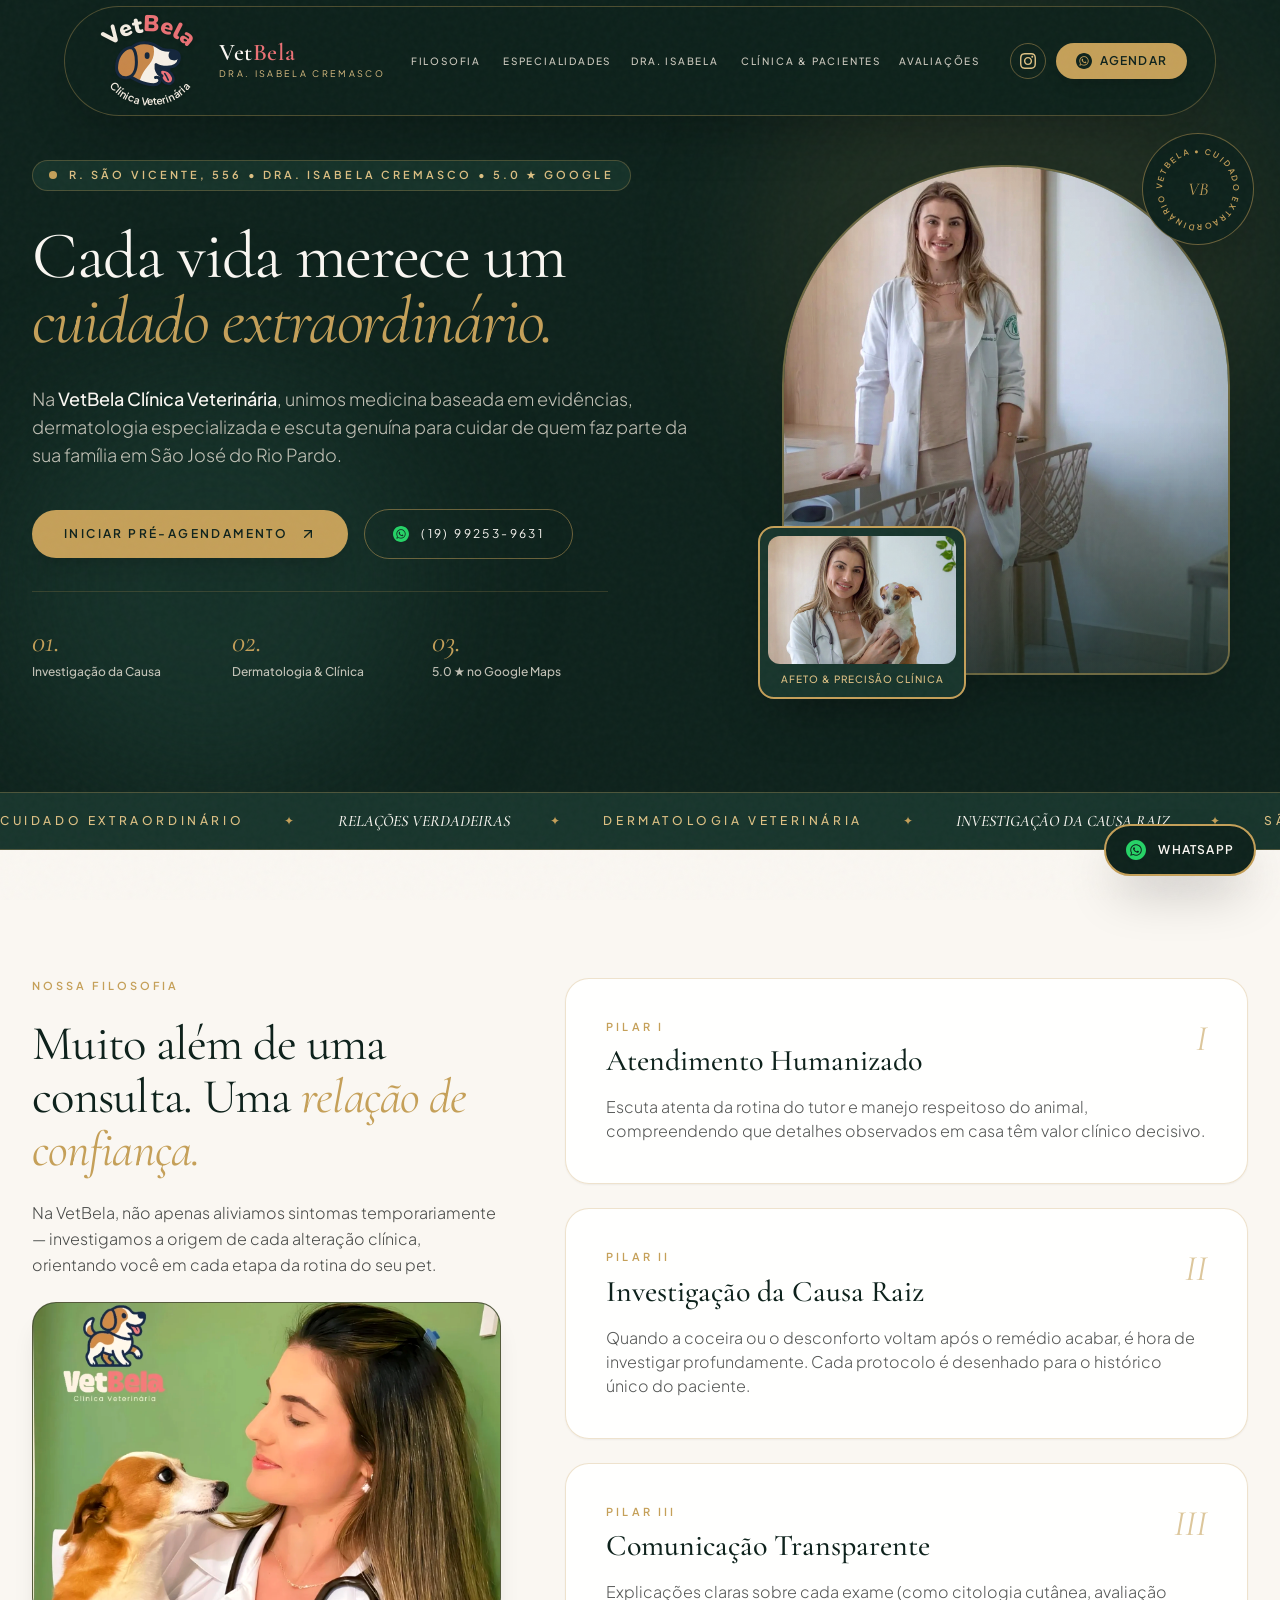
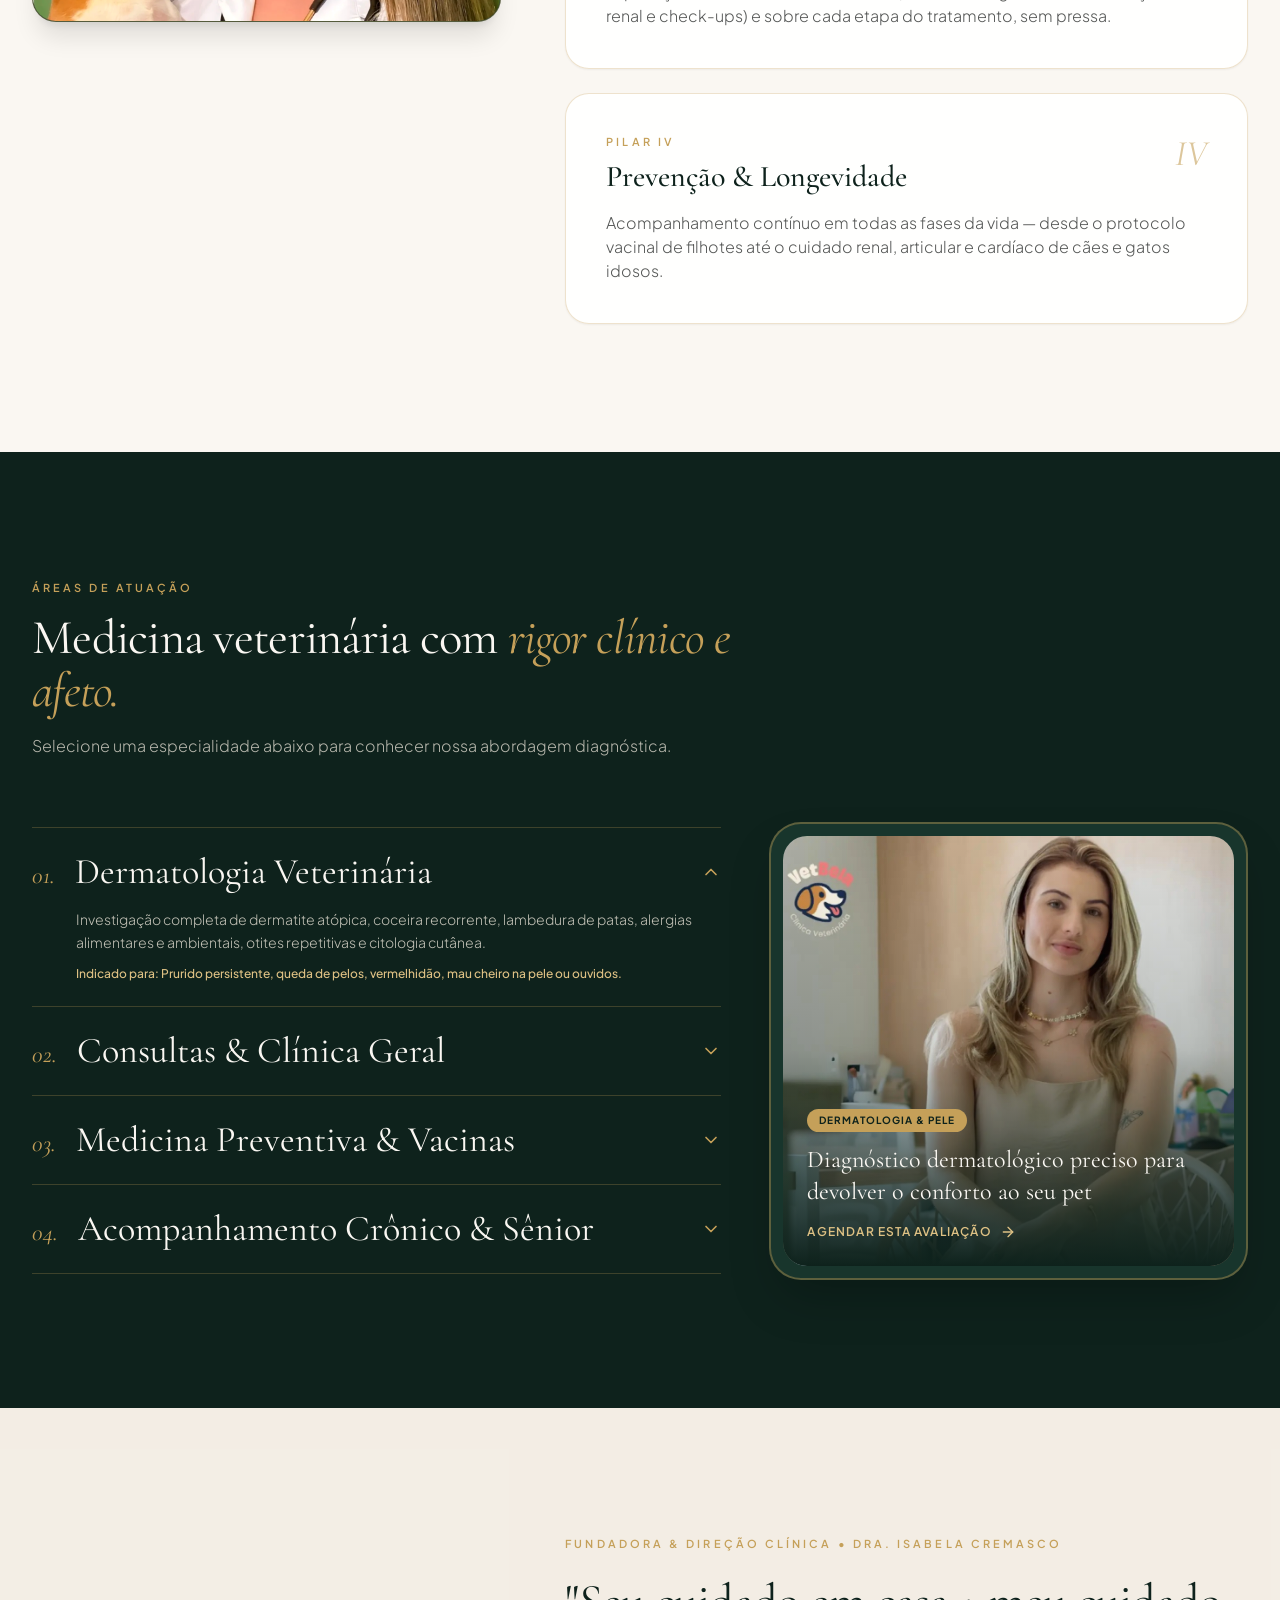
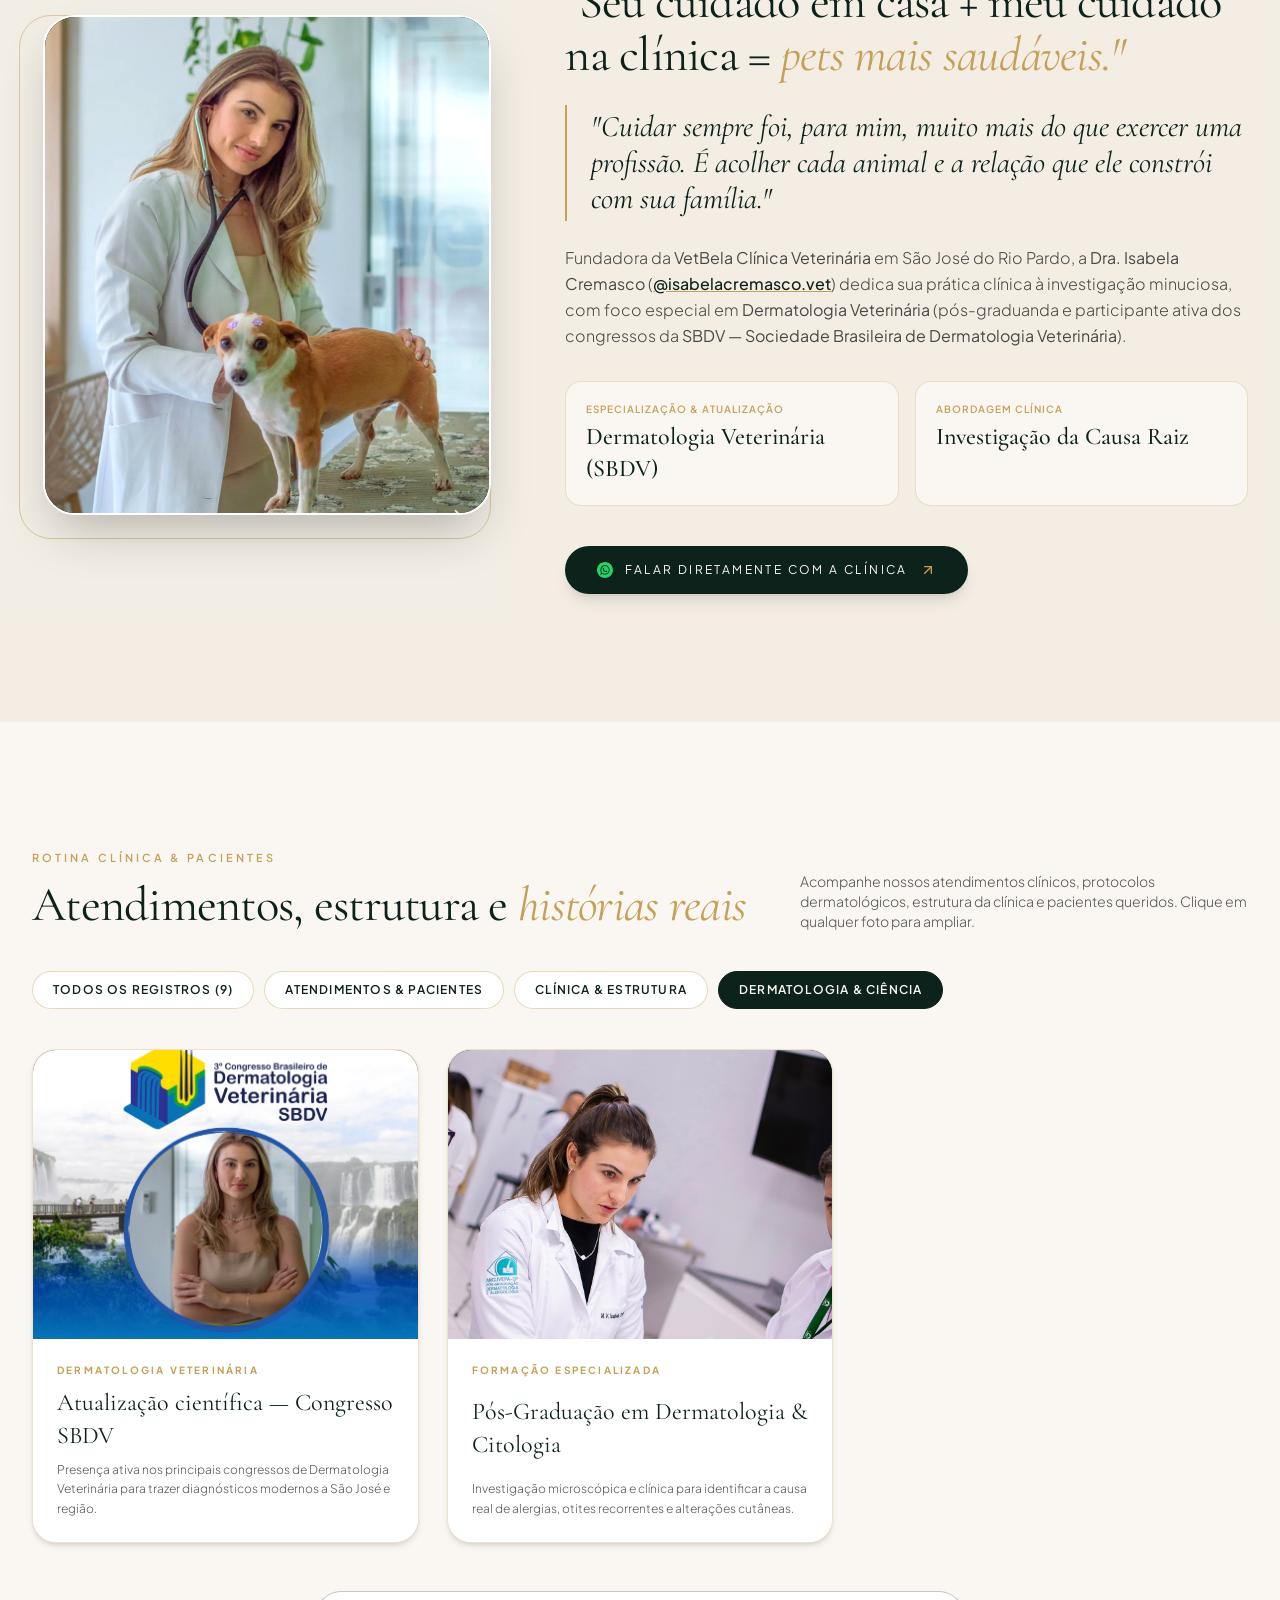
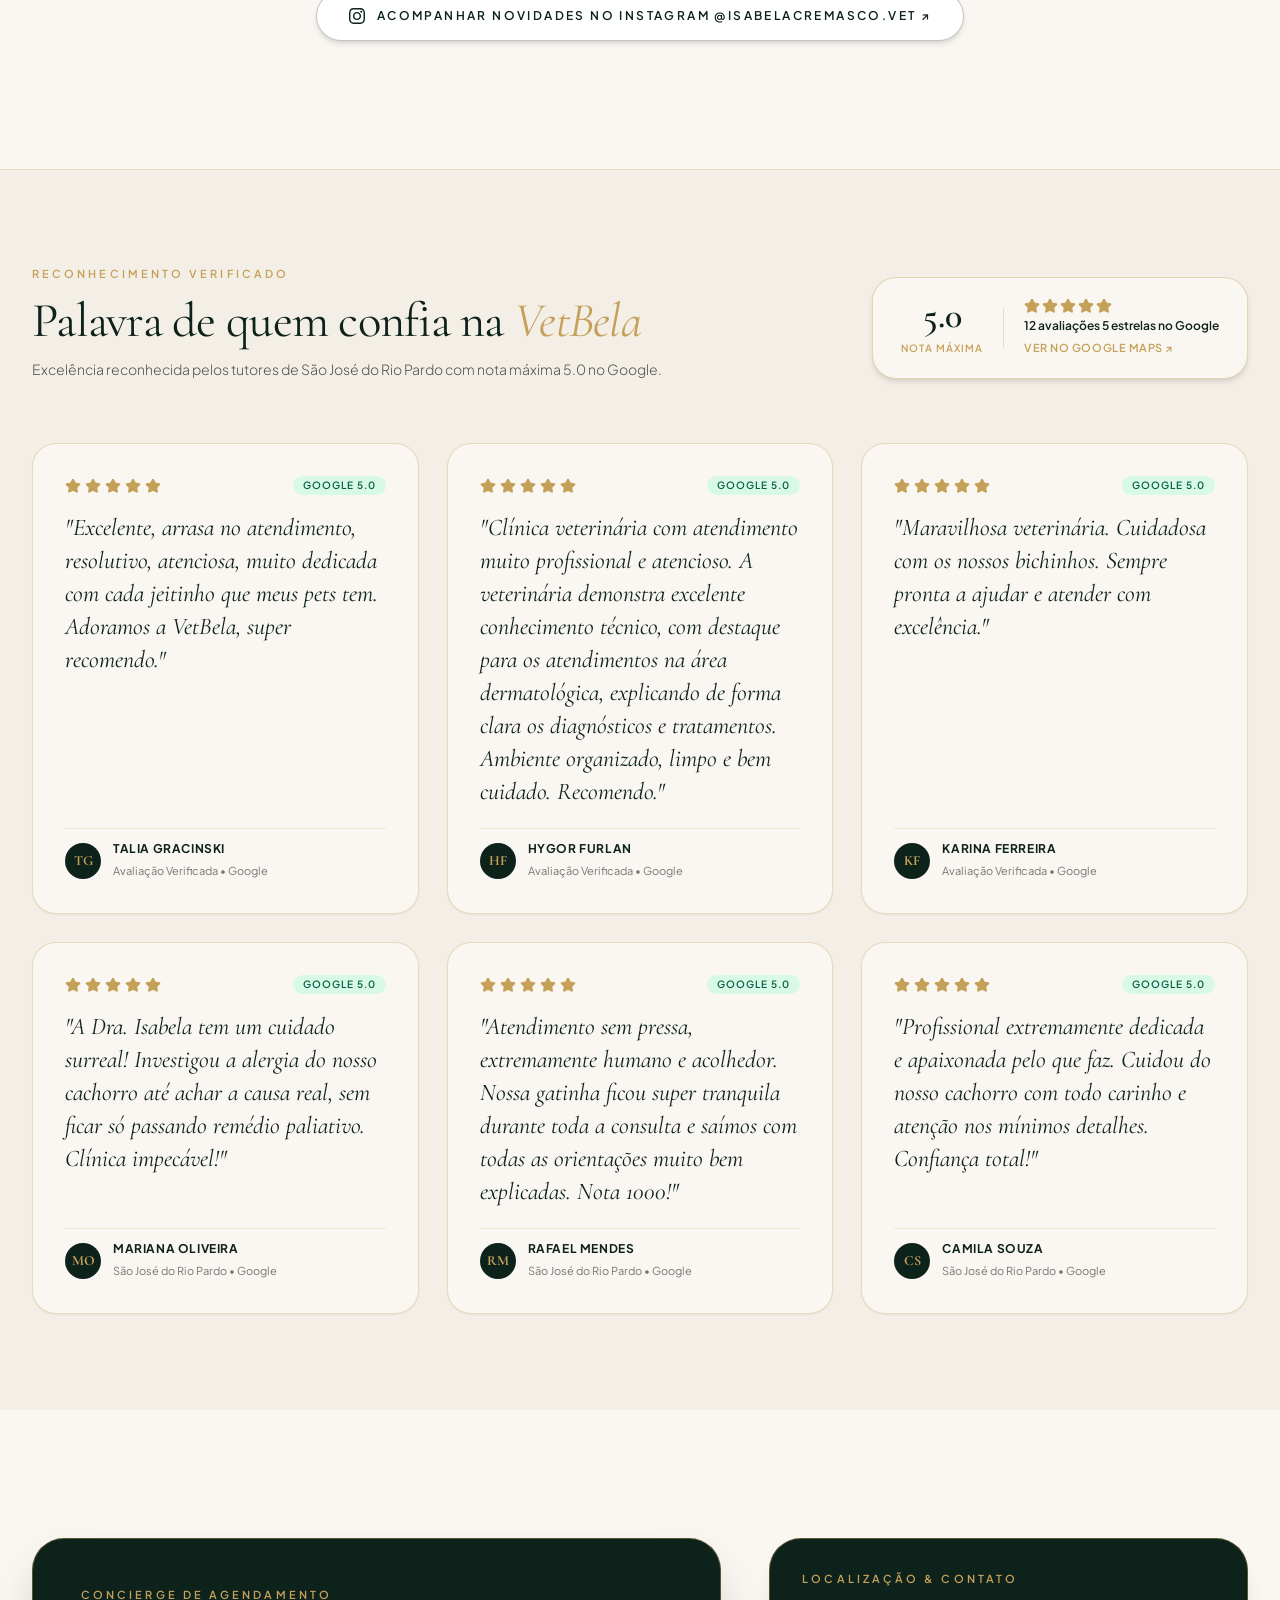
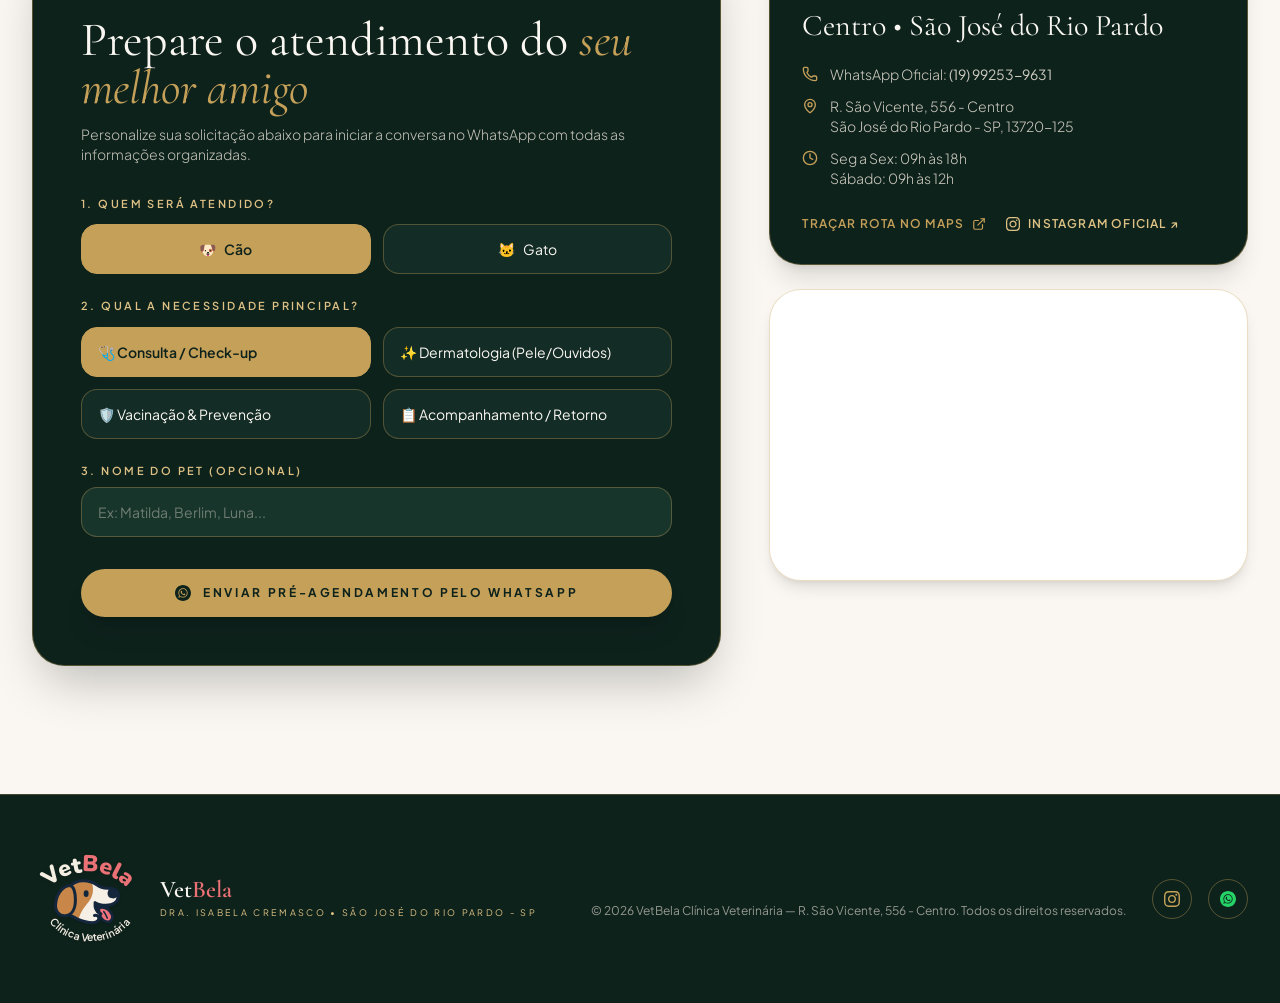
==== commit 4d36f528: "Atualiza site VetBela" ====
--- a/index.html
+++ b/index.html
@@ -189,7 +189,7 @@
       border-radius: 6px;
     }
   </style>
-<style>*, ::before, ::after{--tw-border-spacing-x:0;--tw-border-spacing-y:0;--tw-translate-x:0;--tw-translate-y:0;--tw-rotate:0;--tw-skew-x:0;--tw-skew-y:0;--tw-scale-x:1;--tw-scale-y:1;--tw-pan-x: ;--tw-pan-y: ;--tw-pinch-zoom: ;--tw-scroll-snap-strictness:proximity;--tw-gradient-from-position: ;--tw-gradient-via-position: ;--tw-gradient-to-position: ;--tw-ordinal: ;--tw-slashed-zero: ;--tw-numeric-figure: ;--tw-numeric-spacing: ;--tw-numeric-fraction: ;--tw-ring-inset: ;--tw-ring-offset-width:0px;--tw-ring-offset-color:#fff;--tw-ring-color:rgb(59 130 246 / 0.5);--tw-ring-offset-shadow:0 0 #0000;--tw-ring-shadow:0 0 #0000;--tw-shadow:0 0 #0000;--tw-shadow-colored:0 0 #0000;--tw-blur: ;--tw-brightness: ;--tw-contrast: ;--tw-grayscale: ;--tw-hue-rotate: ;--tw-invert: ;--tw-saturate: ;--tw-sepia: ;--tw-drop-shadow: ;--tw-backdrop-blur: ;--tw-backdrop-brightness: ;--tw-backdrop-contrast: ;--tw-backdrop-grayscale: ;--tw-backdrop-hue-rotate: ;--tw-backdrop-invert: ;--tw-backdrop-opacity: ;--tw-backdrop-saturate: ;--tw-backdrop-sepia: ;--tw-contain-size: ;--tw-contain-layout: ;--tw-contain-paint: ;--tw-contain-style: }::backdrop{--tw-border-spacing-x:0;--tw-border-spacing-y:0;--tw-translate-x:0;--tw-translate-y:0;--tw-rotate:0;--tw-skew-x:0;--tw-skew-y:0;--tw-scale-x:1;--tw-scale-y:1;--tw-pan-x: ;--tw-pan-y: ;--tw-pinch-zoom: ;--tw-scroll-snap-strictness:proximity;--tw-gradient-from-position: ;--tw-gradient-via-position: ;--tw-gradient-to-position: ;--tw-ordinal: ;--tw-slashed-zero: ;--tw-numeric-figure: ;--tw-numeric-spacing: ;--tw-numeric-fraction: ;--tw-ring-inset: ;--tw-ring-offset-width:0px;--tw-ring-offset-color:#fff;--tw-ring-color:rgb(59 130 246 / 0.5);--tw-ring-offset-shadow:0 0 #0000;--tw-ring-shadow:0 0 #0000;--tw-shadow:0 0 #0000;--tw-shadow-colored:0 0 #0000;--tw-blur: ;--tw-brightness: ;--tw-contrast: ;--tw-grayscale: ;--tw-hue-rotate: ;--tw-invert: ;--tw-saturate: ;--tw-sepia: ;--tw-drop-shadow: ;--tw-backdrop-blur: ;--tw-backdrop-brightness: ;--tw-backdrop-contrast: ;--tw-backdrop-grayscale: ;--tw-backdrop-hue-rotate: ;--tw-backdrop-invert: ;--tw-backdrop-opacity: ;--tw-backdrop-saturate: ;--tw-backdrop-sepia: ;--tw-contain-size: ;--tw-contain-layout: ;--tw-contain-paint: ;--tw-contain-style: }/* ! tailwindcss v3.4.17 | MIT License | https://tailwindcss.com */*,::after,::before{box-sizing:border-box;border-width:0;border-style:solid;border-color:#e5e7eb}::after,::before{--tw-content:''}:host,html{line-height:1.5;-webkit-text-size-adjust:100%;-moz-tab-size:4;tab-size:4;font-family:"Plus Jakarta Sans", sans-serif;font-feature-settings:normal;font-variation-settings:normal;-webkit-tap-highlight-color:transparent}body{margin:0;line-height:inherit}hr{height:0;color:inherit;border-top-width:1px}abbr:where([title]){-webkit-text-decoration:underline dotted;text-decoration:underline dotted}h1,h2,h3,h4,h5,h6{font-size:inherit;font-weight:inherit}a{color:inherit;text-decoration:inherit}b,strong{font-weight:bolder}code,kbd,pre,samp{font-family:ui-monospace, SFMono-Regular, Menlo, Monaco, Consolas, "Liberation Mono", "Courier New", monospace;font-feature-settings:normal;font-variation-settings:normal;font-size:1em}small{font-size:80%}sub,sup{font-size:75%;line-height:0;position:relative;vertical-align:baseline}sub{bottom:-.25em}sup{top:-.5em}table{text-indent:0;border-color:inherit;border-collapse:collapse}button,input,optgroup,select,textarea{font-family:inherit;font-feature-settings:inherit;font-variation-settings:inherit;font-size:100%;font-weight:inherit;line-height:inherit;letter-spacing:inherit;color:inherit;margin:0;padding:0}button,select{text-transform:none}button,input:where([type=button]),input:where([type=reset]),input:where([type=submit]){-webkit-appearance:button;background-color:transparent;background-image:none}:-moz-focusring{outline:auto}:-moz-ui-invalid{box-shadow:none}progress{vertical-align:baseline}::-webkit-inner-spin-button,::-webkit-outer-spin-button{height:auto}[type=search]{-webkit-appearance:textfield;outline-offset:-2px}::-webkit-search-decoration{-webkit-appearance:none}::-webkit-file-upload-button{-webkit-appearance:button;font:inherit}summary{display:list-item}blockquote,dd,dl,figure,h1,h2,h3,h4,h5,h6,hr,p,pre{margin:0}fieldset{margin:0;padding:0}legend{padding:0}menu,ol,ul{list-style:none;margin:0;padding:0}dialog{padding:0}textarea{resize:vertical}input::placeholder,textarea::placeholder{opacity:1;color:#9ca3af}[role=button],button{cursor:pointer}:disabled{cursor:default}audio,canvas,embed,iframe,img,object,svg,video{display:block;vertical-align:middle}img,video{max-width:100%;height:auto}[hidden]:where(:not([hidden=until-found])){display:none}.pointer-events-none{pointer-events:none}.fixed{position:fixed}.absolute{position:absolute}.relative{position:relative}.-inset-3{inset:-0.75rem}.inset-0{inset:0px}.inset-x-0{left:0px;right:0px}.inset-x-6{left:1.5rem;right:1.5rem}.-bottom-6{bottom:-1.5rem}.-left-6{left:-1.5rem}.-right-6{right:-1.5rem}.-top-8{top:-2rem}.bottom-0{bottom:0px}.bottom-5{bottom:1.25rem}.bottom-6{bottom:1.5rem}.left-0{left:0px}.left-5{left:1.25rem}.right-0{right:0px}.right-6{right:1.5rem}.top-0{top:0px}.top-4{top:1rem}.top-6{top:1.5rem}.z-10{z-index:10}.z-20{z-index:20}.z-40{z-index:40}.z-50{z-index:50}.z-\[9999\]{z-index:9999}.mx-auto{margin-left:auto;margin-right:auto}.mb-1{margin-bottom:0.25rem}.mb-10{margin-bottom:2.5rem}.mb-16{margin-bottom:4rem}.mb-2{margin-bottom:0.5rem}.mb-3{margin-bottom:0.75rem}.mt-0\.5{margin-top:0.125rem}.mt-1{margin-top:0.25rem}.mt-12{margin-top:3rem}.mt-2{margin-top:0.5rem}.mt-4{margin-top:1rem}.mt-6{margin-top:1.5rem}.block{display:block}.inline-block{display:inline-block}.flex{display:flex}.inline-flex{display:inline-flex}.grid{display:grid}.hidden{display:none}.aspect-\[4\/3\]{aspect-ratio:4/3}.h-10{height:2.5rem}.h-2{height:0.5rem}.h-2\.5{height:0.625rem}.h-24{height:6rem}.h-28{height:7rem}.h-3\.5{height:0.875rem}.h-32{height:8rem}.h-4{height:1rem}.h-5{height:1.25rem}.h-6{height:1.5rem}.h-80{height:20rem}.h-9{height:2.25rem}.h-\[420px\]{height:420px}.h-\[430px\]{height:430px}.h-\[470px\]{height:470px}.h-\[500px\]{height:500px}.h-\[520px\]{height:520px}.h-\[88px\]{height:88px}.h-\[96px\]{height:96px}.h-auto{height:auto}.h-full{height:100%}.max-h-48{max-height:12rem}.max-h-\[85vh\]{max-height:85vh}.max-h-\[88vh\]{max-height:88vh}.w-10{width:2.5rem}.w-16{width:4rem}.w-2{width:0.5rem}.w-2\.5{width:0.625rem}.w-24{width:6rem}.w-28{width:7rem}.w-3\.5{width:0.875rem}.w-4{width:1rem}.w-44{width:11rem}.w-5{width:1.25rem}.w-6{width:1.5rem}.w-9{width:2.25rem}.w-\[370px\]{width:370px}.w-\[420px\]{width:420px}.w-\[520px\]{width:520px}.w-full{width:100%}.w-px{width:1px}.max-w-2xl{max-width:42rem}.max-w-3xl{max-width:48rem}.max-w-6xl{max-width:72rem}.max-w-7xl{max-width:80rem}.max-w-full{max-width:100%}.max-w-md{max-width:28rem}.max-w-xl{max-width:36rem}.flex-1{flex:1 1 0%}.shrink-0{flex-shrink:0}.-translate-x-3{--tw-translate-x:-0.75rem;transform:translate(var(--tw-translate-x), var(--tw-translate-y)) rotate(var(--tw-rotate)) skewX(var(--tw-skew-x)) skewY(var(--tw-skew-y)) scaleX(var(--tw-scale-x)) scaleY(var(--tw-scale-y))}.translate-y-3{--tw-translate-y:0.75rem;transform:translate(var(--tw-translate-x), var(--tw-translate-y)) rotate(var(--tw-rotate)) skewX(var(--tw-skew-x)) skewY(var(--tw-skew-y)) scaleX(var(--tw-scale-x)) scaleY(var(--tw-scale-y))}.rotate-180{--tw-rotate:180deg;transform:translate(var(--tw-translate-x), var(--tw-translate-y)) rotate(var(--tw-rotate)) skewX(var(--tw-skew-x)) skewY(var(--tw-skew-y)) scaleX(var(--tw-scale-x)) scaleY(var(--tw-scale-y))}@keyframes pulse{50%{opacity:.5}}.animate-pulse{animation:pulse 2s cubic-bezier(0.4, 0, 0.6, 1) infinite}.cursor-move{cursor:move}.cursor-pointer{cursor:pointer}.select-none{-webkit-user-select:none;user-select:none}.grid-cols-1{grid-template-columns:repeat(1, minmax(0, 1fr))}.grid-cols-2{grid-template-columns:repeat(2, minmax(0, 1fr))}.grid-cols-3{grid-template-columns:repeat(3, minmax(0, 1fr))}.grid-cols-4{grid-template-columns:repeat(4, minmax(0, 1fr))}.flex-col{flex-direction:column}.flex-wrap{flex-wrap:wrap}.items-start{align-items:flex-start}.items-center{align-items:center}.items-baseline{align-items:baseline}.items-stretch{align-items:stretch}.justify-center{justify-content:center}.justify-between{justify-content:space-between}.gap-0\.5{gap:0.125rem}.gap-1{gap:0.25rem}.gap-1\.5{gap:0.375rem}.gap-10{gap:2.5rem}.gap-12{gap:3rem}.gap-2{gap:0.5rem}.gap-2\.5{gap:0.625rem}.gap-3{gap:0.75rem}.gap-4{gap:1rem}.gap-5{gap:1.25rem}.gap-6{gap:1.5rem}.gap-7{gap:1.75rem}.gap-8{gap:2rem}.space-y-2 > :not([hidden]) ~ :not([hidden]){--tw-space-y-reverse:0;margin-top:calc(0.5rem * calc(1 - var(--tw-space-y-reverse)));margin-bottom:calc(0.5rem * var(--tw-space-y-reverse))}.space-y-3 > :not([hidden]) ~ :not([hidden]){--tw-space-y-reverse:0;margin-top:calc(0.75rem * calc(1 - var(--tw-space-y-reverse)));margin-bottom:calc(0.75rem * var(--tw-space-y-reverse))}.space-y-4 > :not([hidden]) ~ :not([hidden]){--tw-space-y-reverse:0;margin-top:calc(1rem * calc(1 - var(--tw-space-y-reverse)));margin-bottom:calc(1rem * var(--tw-space-y-reverse))}.space-y-5 > :not([hidden]) ~ :not([hidden]){--tw-space-y-reverse:0;margin-top:calc(1.25rem * calc(1 - var(--tw-space-y-reverse)));margin-bottom:calc(1.25rem * var(--tw-space-y-reverse))}.space-y-6 > :not([hidden]) ~ :not([hidden]){--tw-space-y-reverse:0;margin-top:calc(1.5rem * calc(1 - var(--tw-space-y-reverse)));margin-bottom:calc(1.5rem * var(--tw-space-y-reverse))}.space-y-8 > :not([hidden]) ~ :not([hidden]){--tw-space-y-reverse:0;margin-top:calc(2rem * calc(1 - var(--tw-space-y-reverse)));margin-bottom:calc(2rem * var(--tw-space-y-reverse))}.divide-y > :not([hidden]) ~ :not([hidden]){--tw-divide-y-reverse:0;border-top-width:calc(1px * calc(1 - var(--tw-divide-y-reverse)));border-bottom-width:calc(1px * var(--tw-divide-y-reverse))}.divide-vet-gold\/25 > :not([hidden]) ~ :not([hidden]){border-color:rgb(197 160 89 / 0.25)}.self-end{align-self:flex-end}.overflow-hidden{overflow:hidden}.overflow-visible{overflow:visible}.overflow-y-auto{overflow-y:auto}.scroll-smooth{scroll-behavior:smooth}.whitespace-nowrap{white-space:nowrap}.rounded{border-radius:0.25rem}.rounded-2xl{border-radius:1rem}.rounded-3xl{border-radius:1.5rem}.rounded-\[1\.5rem\]{border-radius:1.5rem}.rounded-\[2rem\]{border-radius:2rem}.rounded-full{border-radius:9999px}.rounded-lg{border-radius:0.5rem}.rounded-xl{border-radius:0.75rem}.border{border-width:1px}.border-0{border-width:0px}.border-2{border-width:2px}.border-y{border-top-width:1px;border-bottom-width:1px}.border-b{border-bottom-width:1px}.border-l-2{border-left-width:2px}.border-t{border-top-width:1px}.border-amber-500\/40{border-color:rgb(245 158 11 / 0.4)}.border-amber-500\/50{border-color:rgb(245 158 11 / 0.5)}.border-sky-500\/40{border-color:rgb(14 165 233 / 0.4)}.border-slate-700{--tw-border-opacity:1;border-color:rgb(51 65 85 / var(--tw-border-opacity, 1))}.border-slate-700\/70{border-color:rgb(51 65 85 / 0.7)}.border-slate-800{--tw-border-opacity:1;border-color:rgb(30 41 59 / var(--tw-border-opacity, 1))}.border-vet-emerald{--tw-border-opacity:1;border-color:rgb(14 34 28 / var(--tw-border-opacity, 1))}.border-vet-emerald\/25{border-color:rgb(14 34 28 / 0.25)}.border-vet-gold{--tw-border-opacity:1;border-color:rgb(197 160 89 / var(--tw-border-opacity, 1))}.border-vet-gold\/20{border-color:rgb(197 160 89 / 0.2)}.border-vet-gold\/25{border-color:rgb(197 160 89 / 0.25)}.border-vet-gold\/30{border-color:rgb(197 160 89 / 0.3)}.border-vet-gold\/35{border-color:rgb(197 160 89 / 0.35)}.border-vet-gold\/40{border-color:rgb(197 160 89 / 0.4)}.border-vet-gold\/45{border-color:rgb(197 160 89 / 0.45)}.border-vet-gold\/50{border-color:rgb(197 160 89 / 0.5)}.border-white{--tw-border-opacity:1;border-color:rgb(255 255 255 / var(--tw-border-opacity, 1))}.bg-amber-400{--tw-bg-opacity:1;background-color:rgb(251 191 36 / var(--tw-bg-opacity, 1))}.bg-amber-500{--tw-bg-opacity:1;background-color:rgb(245 158 11 / var(--tw-bg-opacity, 1))}.bg-amber-500\/20{background-color:rgb(245 158 11 / 0.2)}.bg-black\/90{background-color:rgb(0 0 0 / 0.9)}.bg-emerald-100\/80{background-color:rgb(209 250 229 / 0.8)}.bg-emerald-400{--tw-bg-opacity:1;background-color:rgb(52 211 153 / var(--tw-bg-opacity, 1))}.bg-emerald-500{--tw-bg-opacity:1;background-color:rgb(16 185 129 / var(--tw-bg-opacity, 1))}.bg-rose-500\/20{background-color:rgb(244 63 94 / 0.2)}.bg-sky-500\/20{background-color:rgb(14 165 233 / 0.2)}.bg-slate-700{--tw-bg-opacity:1;background-color:rgb(51 65 85 / var(--tw-bg-opacity, 1))}.bg-slate-800{--tw-bg-opacity:1;background-color:rgb(30 41 59 / var(--tw-bg-opacity, 1))}.bg-slate-800\/70{background-color:rgb(30 41 59 / 0.7)}.bg-slate-900{--tw-bg-opacity:1;background-color:rgb(15 23 42 / var(--tw-bg-opacity, 1))}.bg-slate-900\/80{background-color:rgb(15 23 42 / 0.8)}.bg-slate-900\/95{background-color:rgb(15 23 42 / 0.95)}.bg-slate-950{--tw-bg-opacity:1;background-color:rgb(2 6 23 / var(--tw-bg-opacity, 1))}.bg-slate-950\/90{background-color:rgb(2 6 23 / 0.9)}.bg-transparent{background-color:transparent}.bg-vet-champagne\/50{background-color:rgb(239 232 220 / 0.5)}.bg-vet-champagne\/60{background-color:rgb(239 232 220 / 0.6)}.bg-vet-emerald{--tw-bg-opacity:1;background-color:rgb(14 34 28 / var(--tw-bg-opacity, 1))}.bg-vet-emerald\/95{background-color:rgb(14 34 28 / 0.95)}.bg-vet-emeraldSoft{--tw-bg-opacity:1;background-color:rgb(24 53 44 / var(--tw-bg-opacity, 1))}.bg-vet-emeraldSoft\/60{background-color:rgb(24 53 44 / 0.6)}.bg-vet-emeraldSoft\/80{background-color:rgb(24 53 44 / 0.8)}.bg-vet-emeraldSoft\/90{background-color:rgb(24 53 44 / 0.9)}.bg-vet-gold{--tw-bg-opacity:1;background-color:rgb(197 160 89 / var(--tw-bg-opacity, 1))}.bg-vet-gold\/10{background-color:rgb(197 160 89 / 0.1)}.bg-vet-gold\/30{background-color:rgb(197 160 89 / 0.3)}.bg-vet-offwhite{--tw-bg-opacity:1;background-color:rgb(250 247 242 / var(--tw-bg-opacity, 1))}.bg-white{--tw-bg-opacity:1;background-color:rgb(255 255 255 / var(--tw-bg-opacity, 1))}.bg-white\/10{background-color:rgb(255 255 255 / 0.1)}.bg-white\/90{background-color:rgb(255 255 255 / 0.9)}.bg-gradient-to-t{background-image:linear-gradient(to top, var(--tw-gradient-stops))}.from-vet-emerald{--tw-gradient-from:#0E221C var(--tw-gradient-from-position);--tw-gradient-to:rgb(14 34 28 / 0) var(--tw-gradient-to-position);--tw-gradient-stops:var(--tw-gradient-from), var(--tw-gradient-to)}.from-vet-emerald\/75{--tw-gradient-from:rgb(14 34 28 / 0.75) var(--tw-gradient-from-position);--tw-gradient-to:rgb(14 34 28 / 0) var(--tw-gradient-to-position);--tw-gradient-stops:var(--tw-gradient-from), var(--tw-gradient-to)}.via-transparent{--tw-gradient-to:rgb(0 0 0 / 0)  var(--tw-gradient-to-position);--tw-gradient-stops:var(--tw-gradient-from), transparent var(--tw-gradient-via-position), var(--tw-gradient-to)}.via-vet-emerald\/20{--tw-gradient-to:rgb(14 34 28 / 0)  var(--tw-gradient-to-position);--tw-gradient-stops:var(--tw-gradient-from), rgb(14 34 28 / 0.2) var(--tw-gradient-via-position), var(--tw-gradient-to)}.to-transparent{--tw-gradient-to:transparent var(--tw-gradient-to-position)}.fill-\[\#25D366\]{fill:#25D366}.fill-current{fill:currentColor}.fill-vet-gold{fill:#C5A059}.object-cover{object-fit:cover}.p-1{padding:0.25rem}.p-2{padding:0.5rem}.p-2\.5{padding:0.625rem}.p-3{padding:0.75rem}.p-4{padding:1rem}.p-5{padding:1.25rem}.p-6{padding:1.5rem}.p-8{padding:2rem}.px-1{padding-left:0.25rem;padding-right:0.25rem}.px-1\.5{padding-left:0.375rem;padding-right:0.375rem}.px-2{padding-left:0.5rem;padding-right:0.5rem}.px-2\.5{padding-left:0.625rem;padding-right:0.625rem}.px-3{padding-left:0.75rem;padding-right:0.75rem}.px-4{padding-left:1rem;padding-right:1rem}.px-5{padding-left:1.25rem;padding-right:1.25rem}.px-7{padding-left:1.75rem;padding-right:1.75rem}.px-8{padding-left:2rem;padding-right:2rem}.py-0\.5{padding-top:0.125rem;padding-bottom:0.125rem}.py-1{padding-top:0.25rem;padding-bottom:0.25rem}.py-1\.5{padding-top:0.375rem;padding-bottom:0.375rem}.py-14{padding-top:3.5rem;padding-bottom:3.5rem}.py-2{padding-top:0.5rem;padding-bottom:0.5rem}.py-2\.5{padding-top:0.625rem;padding-bottom:0.625rem}.py-24{padding-top:6rem;padding-bottom:6rem}.py-3\.5{padding-top:0.875rem;padding-bottom:0.875rem}.py-4{padding-top:1rem;padding-bottom:1rem}.py-5{padding-top:1.25rem;padding-bottom:1.25rem}.py-6{padding-top:1.5rem;padding-bottom:1.5rem}.pb-0\.5{padding-bottom:0.125rem}.pb-2\.5{padding-bottom:0.625rem}.pb-20{padding-bottom:5rem}.pl-11{padding-left:2.75rem}.pl-6{padding-left:1.5rem}.pr-1{padding-right:0.25rem}.pr-10{padding-right:2.5rem}.pt-1{padding-top:0.25rem}.pt-2{padding-top:0.5rem}.pt-3{padding-top:0.75rem}.pt-32{padding-top:8rem}.pt-4{padding-top:1rem}.pt-8{padding-top:2rem}.text-left{text-align:left}.text-center{text-align:center}.font-sans{font-family:"Plus Jakarta Sans", sans-serif}.font-serif{font-family:"Cormorant Garamond", Georgia, serif}.text-2xl{font-size:1.5rem;line-height:2rem}.text-3xl{font-size:1.875rem;line-height:2.25rem}.text-4xl{font-size:2.25rem;line-height:2.5rem}.text-\[10px\]{font-size:10px}.text-\[11px\]{font-size:11px}.text-\[9px\]{font-size:9px}.text-base{font-size:1rem;line-height:1.5rem}.text-lg{font-size:1.125rem;line-height:1.75rem}.text-sm{font-size:0.875rem;line-height:1.25rem}.text-xs{font-size:0.75rem;line-height:1rem}.font-black{font-weight:900}.font-bold{font-weight:700}.font-extrabold{font-weight:800}.font-light{font-weight:300}.font-medium{font-weight:500}.font-normal{font-weight:400}.font-semibold{font-weight:600}.uppercase{text-transform:uppercase}.italic{font-style:italic}.leading-none{line-height:1}.leading-relaxed{line-height:1.625}.leading-snug{line-height:1.375}.leading-tight{line-height:1.25}.tracking-\[0\.18em\]{letter-spacing:0.18em}.tracking-\[0\.22em\]{letter-spacing:0.22em}.tracking-\[0\.26em\]{letter-spacing:0.26em}.tracking-\[0\.2em\]{letter-spacing:0.2em}.tracking-\[0\.3em\]{letter-spacing:0.3em}.tracking-normal{letter-spacing:0em}.tracking-wide{letter-spacing:0.025em}.tracking-wider{letter-spacing:0.05em}.tracking-widest{letter-spacing:0.1em}.\!text-vet-goldLight{--tw-text-opacity:1 !important;color:rgb(222 193 132 / var(--tw-text-opacity, 1)) !important}.text-\[\#25D366\]{--tw-text-opacity:1;color:rgb(37 211 102 / var(--tw-text-opacity, 1))}.text-\[\#EA7175\]{--tw-text-opacity:1;color:rgb(234 113 117 / var(--tw-text-opacity, 1))}.text-amber-300{--tw-text-opacity:1;color:rgb(252 211 77 / var(--tw-text-opacity, 1))}.text-amber-400{--tw-text-opacity:1;color:rgb(251 191 36 / var(--tw-text-opacity, 1))}.text-emerald-800{--tw-text-opacity:1;color:rgb(6 95 70 / var(--tw-text-opacity, 1))}.text-rose-300{--tw-text-opacity:1;color:rgb(253 164 175 / var(--tw-text-opacity, 1))}.text-sky-300{--tw-text-opacity:1;color:rgb(125 211 252 / var(--tw-text-opacity, 1))}.text-slate-100{--tw-text-opacity:1;color:rgb(241 245 249 / var(--tw-text-opacity, 1))}.text-slate-200{--tw-text-opacity:1;color:rgb(226 232 240 / var(--tw-text-opacity, 1))}.text-slate-300{--tw-text-opacity:1;color:rgb(203 213 225 / var(--tw-text-opacity, 1))}.text-slate-400{--tw-text-opacity:1;color:rgb(148 163 184 / var(--tw-text-opacity, 1))}.text-slate-500{--tw-text-opacity:1;color:rgb(100 116 139 / var(--tw-text-opacity, 1))}.text-slate-950{--tw-text-opacity:1;color:rgb(2 6 23 / var(--tw-text-opacity, 1))}.text-vet-champagne\/60{color:rgb(239 232 220 / 0.6)}.text-vet-champagne\/75{color:rgb(239 232 220 / 0.75)}.text-vet-champagne\/80{color:rgb(239 232 220 / 0.8)}.text-vet-champagne\/85{color:rgb(239 232 220 / 0.85)}.text-vet-emerald{--tw-text-opacity:1;color:rgb(14 34 28 / var(--tw-text-opacity, 1))}.text-vet-gold{--tw-text-opacity:1;color:rgb(197 160 89 / var(--tw-text-opacity, 1))}.text-vet-gold\/60{color:rgb(197 160 89 / 0.6)}.text-vet-goldLight{--tw-text-opacity:1;color:rgb(222 193 132 / var(--tw-text-opacity, 1))}.text-vet-graphite\/60{color:rgb(28 31 30 / 0.6)}.text-vet-graphite\/75{color:rgb(28 31 30 / 0.75)}.text-vet-graphite\/80{color:rgb(28 31 30 / 0.8)}.text-vet-offwhite{--tw-text-opacity:1;color:rgb(250 247 242 / var(--tw-text-opacity, 1))}.text-white{--tw-text-opacity:1;color:rgb(255 255 255 / var(--tw-text-opacity, 1))}.text-white\/80{color:rgb(255 255 255 / 0.8)}.underline{-webkit-text-decoration-line:underline;text-decoration-line:underline}.decoration-vet-gold{-webkit-text-decoration-color:#C5A059;text-decoration-color:#C5A059}.antialiased{-webkit-font-smoothing:antialiased;-moz-osx-font-smoothing:grayscale}.accent-amber-400{accent-color:#fbbf24}.shadow-2xl{--tw-shadow:0 25px 50px -12px rgb(0 0 0 / 0.25);--tw-shadow-colored:0 25px 50px -12px var(--tw-shadow-color);box-shadow:var(--tw-ring-offset-shadow, 0 0 #0000), var(--tw-ring-shadow, 0 0 #0000), var(--tw-shadow)}.shadow-lg{--tw-shadow:0 10px 15px -3px rgb(0 0 0 / 0.1), 0 4px 6px -4px rgb(0 0 0 / 0.1);--tw-shadow-colored:0 10px 15px -3px var(--tw-shadow-color), 0 4px 6px -4px var(--tw-shadow-color);box-shadow:var(--tw-ring-offset-shadow, 0 0 #0000), var(--tw-ring-shadow, 0 0 #0000), var(--tw-shadow)}.shadow-md{--tw-shadow:0 4px 6px -1px rgb(0 0 0 / 0.1), 0 2px 4px -2px rgb(0 0 0 / 0.1);--tw-shadow-colored:0 4px 6px -1px var(--tw-shadow-color), 0 2px 4px -2px var(--tw-shadow-color);box-shadow:var(--tw-ring-offset-shadow, 0 0 #0000), var(--tw-ring-shadow, 0 0 #0000), var(--tw-shadow)}.shadow-sm{--tw-shadow:0 1px 2px 0 rgb(0 0 0 / 0.05);--tw-shadow-colored:0 1px 2px 0 var(--tw-shadow-color);box-shadow:var(--tw-ring-offset-shadow, 0 0 #0000), var(--tw-ring-shadow, 0 0 #0000), var(--tw-shadow)}.shadow-xl{--tw-shadow:0 20px 25px -5px rgb(0 0 0 / 0.1), 0 8px 10px -6px rgb(0 0 0 / 0.1);--tw-shadow-colored:0 20px 25px -5px var(--tw-shadow-color), 0 8px 10px -6px var(--tw-shadow-color);box-shadow:var(--tw-ring-offset-shadow, 0 0 #0000), var(--tw-ring-shadow, 0 0 #0000), var(--tw-shadow)}.blur-3xl{--tw-blur:blur(64px);filter:var(--tw-blur) var(--tw-brightness) var(--tw-contrast) var(--tw-grayscale) var(--tw-hue-rotate) var(--tw-invert) var(--tw-saturate) var(--tw-sepia) var(--tw-drop-shadow)}.drop-shadow{--tw-drop-shadow:drop-shadow(0 1px 2px rgb(0 0 0 / 0.1)) drop-shadow(0 1px 1px rgb(0 0 0 / 0.06));filter:var(--tw-blur) var(--tw-brightness) var(--tw-contrast) var(--tw-grayscale) var(--tw-hue-rotate) var(--tw-invert) var(--tw-saturate) var(--tw-sepia) var(--tw-drop-shadow)}.drop-shadow-md{--tw-drop-shadow:drop-shadow(0 4px 3px rgb(0 0 0 / 0.07)) drop-shadow(0 2px 2px rgb(0 0 0 / 0.06));filter:var(--tw-blur) var(--tw-brightness) var(--tw-contrast) var(--tw-grayscale) var(--tw-hue-rotate) var(--tw-invert) var(--tw-saturate) var(--tw-sepia) var(--tw-drop-shadow)}.backdrop-blur-md{--tw-backdrop-blur:blur(12px);-webkit-backdrop-filter:var(--tw-backdrop-blur) var(--tw-backdrop-brightness) var(--tw-backdrop-contrast) var(--tw-backdrop-grayscale) var(--tw-backdrop-hue-rotate) var(--tw-backdrop-invert) var(--tw-backdrop-opacity) var(--tw-backdrop-saturate) var(--tw-backdrop-sepia);backdrop-filter:var(--tw-backdrop-blur) var(--tw-backdrop-brightness) var(--tw-backdrop-contrast) var(--tw-backdrop-grayscale) var(--tw-backdrop-hue-rotate) var(--tw-backdrop-invert) var(--tw-backdrop-opacity) var(--tw-backdrop-saturate) var(--tw-backdrop-sepia)}.backdrop-blur-xl{--tw-backdrop-blur:blur(24px);-webkit-backdrop-filter:var(--tw-backdrop-blur) var(--tw-backdrop-brightness) var(--tw-backdrop-contrast) var(--tw-backdrop-grayscale) var(--tw-backdrop-hue-rotate) var(--tw-backdrop-invert) var(--tw-backdrop-opacity) var(--tw-backdrop-saturate) var(--tw-backdrop-sepia);backdrop-filter:var(--tw-backdrop-blur) var(--tw-backdrop-brightness) var(--tw-backdrop-contrast) var(--tw-backdrop-grayscale) var(--tw-backdrop-hue-rotate) var(--tw-backdrop-invert) var(--tw-backdrop-opacity) var(--tw-backdrop-saturate) var(--tw-backdrop-sepia)}.transition{transition-property:color, background-color, border-color, fill, stroke, opacity, box-shadow, transform, filter, -webkit-text-decoration-color, -webkit-backdrop-filter;transition-property:color, background-color, border-color, text-decoration-color, fill, stroke, opacity, box-shadow, transform, filter, backdrop-filter;transition-property:color, background-color, border-color, text-decoration-color, fill, stroke, opacity, box-shadow, transform, filter, backdrop-filter, -webkit-text-decoration-color, -webkit-backdrop-filter;transition-timing-function:cubic-bezier(0.4, 0, 0.2, 1);transition-duration:150ms}.transition-all{transition-property:all;transition-timing-function:cubic-bezier(0.4, 0, 0.2, 1);transition-duration:150ms}.transition-transform{transition-property:transform;transition-timing-function:cubic-bezier(0.4, 0, 0.2, 1);transition-duration:150ms}.duration-500{transition-duration:500ms}.selection\:bg-vet-gold *::selection{--tw-bg-opacity:1;background-color:rgb(197 160 89 / var(--tw-bg-opacity, 1))}.selection\:text-vet-emerald *::selection{--tw-text-opacity:1;color:rgb(14 34 28 / var(--tw-text-opacity, 1))}.selection\:bg-vet-gold::selection{--tw-bg-opacity:1;background-color:rgb(197 160 89 / var(--tw-bg-opacity, 1))}.selection\:text-vet-emerald::selection{--tw-text-opacity:1;color:rgb(14 34 28 / var(--tw-text-opacity, 1))}.placeholder\:text-slate-500::placeholder{--tw-text-opacity:1;color:rgb(100 116 139 / var(--tw-text-opacity, 1))}.placeholder\:text-vet-champagne\/40::placeholder{color:rgb(239 232 220 / 0.4)}.hover\:scale-105:hover{--tw-scale-x:1.05;--tw-scale-y:1.05;transform:translate(var(--tw-translate-x), var(--tw-translate-y)) rotate(var(--tw-rotate)) skewX(var(--tw-skew-x)) skewY(var(--tw-skew-y)) scaleX(var(--tw-scale-x)) scaleY(var(--tw-scale-y))}.hover\:border-vet-emerald:hover{--tw-border-opacity:1;border-color:rgb(14 34 28 / var(--tw-border-opacity, 1))}.hover\:border-vet-gold:hover{--tw-border-opacity:1;border-color:rgb(197 160 89 / var(--tw-border-opacity, 1))}.hover\:bg-amber-400:hover{--tw-bg-opacity:1;background-color:rgb(251 191 36 / var(--tw-bg-opacity, 1))}.hover\:bg-amber-500\/30:hover{background-color:rgb(245 158 11 / 0.3)}.hover\:bg-emerald-400:hover{--tw-bg-opacity:1;background-color:rgb(52 211 153 / var(--tw-bg-opacity, 1))}.hover\:bg-rose-600:hover{--tw-bg-opacity:1;background-color:rgb(225 29 72 / var(--tw-bg-opacity, 1))}.hover\:bg-sky-500\/30:hover{background-color:rgb(14 165 233 / 0.3)}.hover\:bg-slate-600:hover{--tw-bg-opacity:1;background-color:rgb(71 85 105 / var(--tw-bg-opacity, 1))}.hover\:bg-slate-700:hover{--tw-bg-opacity:1;background-color:rgb(51 65 85 / var(--tw-bg-opacity, 1))}.hover\:bg-slate-800:hover{--tw-bg-opacity:1;background-color:rgb(30 41 59 / var(--tw-bg-opacity, 1))}.hover\:bg-vet-emerald:hover{--tw-bg-opacity:1;background-color:rgb(14 34 28 / var(--tw-bg-opacity, 1))}.hover\:bg-vet-emeraldSoft:hover{--tw-bg-opacity:1;background-color:rgb(24 53 44 / var(--tw-bg-opacity, 1))}.hover\:bg-vet-gold:hover{--tw-bg-opacity:1;background-color:rgb(197 160 89 / var(--tw-bg-opacity, 1))}.hover\:bg-vet-gold\/15:hover{background-color:rgb(197 160 89 / 0.15)}.hover\:bg-vet-goldLight:hover{--tw-bg-opacity:1;background-color:rgb(222 193 132 / var(--tw-bg-opacity, 1))}.hover\:text-vet-emerald:hover{--tw-text-opacity:1;color:rgb(14 34 28 / var(--tw-text-opacity, 1))}.hover\:text-vet-gold:hover{--tw-text-opacity:1;color:rgb(197 160 89 / var(--tw-text-opacity, 1))}.hover\:text-vet-offwhite:hover{--tw-text-opacity:1;color:rgb(250 247 242 / var(--tw-text-opacity, 1))}.hover\:text-white:hover{--tw-text-opacity:1;color:rgb(255 255 255 / var(--tw-text-opacity, 1))}.hover\:underline:hover{-webkit-text-decoration-line:underline;text-decoration-line:underline}.hover\:shadow-xl:hover{--tw-shadow:0 20px 25px -5px rgb(0 0 0 / 0.1), 0 8px 10px -6px rgb(0 0 0 / 0.1);--tw-shadow-colored:0 20px 25px -5px var(--tw-shadow-color), 0 8px 10px -6px var(--tw-shadow-color);box-shadow:var(--tw-ring-offset-shadow, 0 0 #0000), var(--tw-ring-shadow, 0 0 #0000), var(--tw-shadow)}.focus\:border-vet-gold:focus{--tw-border-opacity:1;border-color:rgb(197 160 89 / var(--tw-border-opacity, 1))}.focus\:outline-none:focus{outline:2px solid transparent;outline-offset:2px}.group:hover .group-hover\:text-vet-gold{--tw-text-opacity:1;color:rgb(197 160 89 / var(--tw-text-opacity, 1))}@media (min-width: 640px){.sm\:block{display:block}.sm\:inline{display:inline}.sm\:h-\[510px\]{height:510px}.sm\:h-\[96px\]{height:96px}.sm\:w-28{width:7rem}.sm\:w-52{width:13rem}.sm\:w-\[410px\]{width:410px}.sm\:grid-cols-2{grid-template-columns:repeat(2, minmax(0, 1fr))}.sm\:p-10{padding:2.5rem}.sm\:p-12{padding:3rem}.sm\:px-6{padding-left:1.5rem;padding-right:1.5rem}.sm\:px-7{padding-left:1.75rem;padding-right:1.75rem}.sm\:text-3xl{font-size:1.875rem;line-height:2.25rem}.sm\:text-4xl{font-size:2.25rem;line-height:2.5rem}.sm\:text-5xl{font-size:3rem;line-height:1}.sm\:text-base{font-size:1rem;line-height:1.5rem}.sm\:text-lg{font-size:1.125rem;line-height:1.75rem}.sm\:text-sm{font-size:0.875rem;line-height:1.25rem}}@media (min-width: 768px){.md\:flex{display:flex}.md\:hidden{display:none}.md\:grid-cols-2{grid-template-columns:repeat(2, minmax(0, 1fr))}.md\:flex-row{flex-direction:row}}@media (min-width: 1024px){.lg\:sticky{position:sticky}.lg\:top-32{top:8rem}.lg\:col-span-5{grid-column:span 5 / span 5}.lg\:col-span-7{grid-column:span 7 / span 7}.lg\:grid-cols-12{grid-template-columns:repeat(12, minmax(0, 1fr))}.lg\:grid-cols-3{grid-template-columns:repeat(3, minmax(0, 1fr))}.lg\:flex-row{flex-direction:row}.lg\:items-end{align-items:flex-end}.lg\:gap-10{gap:2.5rem}.lg\:gap-16{gap:4rem}.lg\:gap-7{gap:1.75rem}.lg\:px-8{padding-left:2rem;padding-right:2rem}.lg\:py-32{padding-top:8rem;padding-bottom:8rem}.lg\:pb-28{padding-bottom:7rem}.lg\:pt-40{padding-top:10rem}}</style></head>
+<style>*, ::before, ::after{--tw-border-spacing-x:0;--tw-border-spacing-y:0;--tw-translate-x:0;--tw-translate-y:0;--tw-rotate:0;--tw-skew-x:0;--tw-skew-y:0;--tw-scale-x:1;--tw-scale-y:1;--tw-pan-x: ;--tw-pan-y: ;--tw-pinch-zoom: ;--tw-scroll-snap-strictness:proximity;--tw-gradient-from-position: ;--tw-gradient-via-position: ;--tw-gradient-to-position: ;--tw-ordinal: ;--tw-slashed-zero: ;--tw-numeric-figure: ;--tw-numeric-spacing: ;--tw-numeric-fraction: ;--tw-ring-inset: ;--tw-ring-offset-width:0px;--tw-ring-offset-color:#fff;--tw-ring-color:rgb(59 130 246 / 0.5);--tw-ring-offset-shadow:0 0 #0000;--tw-ring-shadow:0 0 #0000;--tw-shadow:0 0 #0000;--tw-shadow-colored:0 0 #0000;--tw-blur: ;--tw-brightness: ;--tw-contrast: ;--tw-grayscale: ;--tw-hue-rotate: ;--tw-invert: ;--tw-saturate: ;--tw-sepia: ;--tw-drop-shadow: ;--tw-backdrop-blur: ;--tw-backdrop-brightness: ;--tw-backdrop-contrast: ;--tw-backdrop-grayscale: ;--tw-backdrop-hue-rotate: ;--tw-backdrop-invert: ;--tw-backdrop-opacity: ;--tw-backdrop-saturate: ;--tw-backdrop-sepia: ;--tw-contain-size: ;--tw-contain-layout: ;--tw-contain-paint: ;--tw-contain-style: }::backdrop{--tw-border-spacing-x:0;--tw-border-spacing-y:0;--tw-translate-x:0;--tw-translate-y:0;--tw-rotate:0;--tw-skew-x:0;--tw-skew-y:0;--tw-scale-x:1;--tw-scale-y:1;--tw-pan-x: ;--tw-pan-y: ;--tw-pinch-zoom: ;--tw-scroll-snap-strictness:proximity;--tw-gradient-from-position: ;--tw-gradient-via-position: ;--tw-gradient-to-position: ;--tw-ordinal: ;--tw-slashed-zero: ;--tw-numeric-figure: ;--tw-numeric-spacing: ;--tw-numeric-fraction: ;--tw-ring-inset: ;--tw-ring-offset-width:0px;--tw-ring-offset-color:#fff;--tw-ring-color:rgb(59 130 246 / 0.5);--tw-ring-offset-shadow:0 0 #0000;--tw-ring-shadow:0 0 #0000;--tw-shadow:0 0 #0000;--tw-shadow-colored:0 0 #0000;--tw-blur: ;--tw-brightness: ;--tw-contrast: ;--tw-grayscale: ;--tw-hue-rotate: ;--tw-invert: ;--tw-saturate: ;--tw-sepia: ;--tw-drop-shadow: ;--tw-backdrop-blur: ;--tw-backdrop-brightness: ;--tw-backdrop-contrast: ;--tw-backdrop-grayscale: ;--tw-backdrop-hue-rotate: ;--tw-backdrop-invert: ;--tw-backdrop-opacity: ;--tw-backdrop-saturate: ;--tw-backdrop-sepia: ;--tw-contain-size: ;--tw-contain-layout: ;--tw-contain-paint: ;--tw-contain-style: }/* ! tailwindcss v3.4.17 | MIT License | https://tailwindcss.com */*,::after,::before{box-sizing:border-box;border-width:0;border-style:solid;border-color:#e5e7eb}::after,::before{--tw-content:''}:host,html{line-height:1.5;-webkit-text-size-adjust:100%;-moz-tab-size:4;tab-size:4;font-family:"Plus Jakarta Sans", sans-serif;font-feature-settings:normal;font-variation-settings:normal;-webkit-tap-highlight-color:transparent}body{margin:0;line-height:inherit}hr{height:0;color:inherit;border-top-width:1px}abbr:where([title]){-webkit-text-decoration:underline dotted;text-decoration:underline dotted}h1,h2,h3,h4,h5,h6{font-size:inherit;font-weight:inherit}a{color:inherit;text-decoration:inherit}b,strong{font-weight:bolder}code,kbd,pre,samp{font-family:ui-monospace, SFMono-Regular, Menlo, Monaco, Consolas, "Liberation Mono", "Courier New", monospace;font-feature-settings:normal;font-variation-settings:normal;font-size:1em}small{font-size:80%}sub,sup{font-size:75%;line-height:0;position:relative;vertical-align:baseline}sub{bottom:-.25em}sup{top:-.5em}table{text-indent:0;border-color:inherit;border-collapse:collapse}button,input,optgroup,select,textarea{font-family:inherit;font-feature-settings:inherit;font-variation-settings:inherit;font-size:100%;font-weight:inherit;line-height:inherit;letter-spacing:inherit;color:inherit;margin:0;padding:0}button,select{text-transform:none}button,input:where([type=button]),input:where([type=reset]),input:where([type=submit]){-webkit-appearance:button;background-color:transparent;background-image:none}:-moz-focusring{outline:auto}:-moz-ui-invalid{box-shadow:none}progress{vertical-align:baseline}::-webkit-inner-spin-button,::-webkit-outer-spin-button{height:auto}[type=search]{-webkit-appearance:textfield;outline-offset:-2px}::-webkit-search-decoration{-webkit-appearance:none}::-webkit-file-upload-button{-webkit-appearance:button;font:inherit}summary{display:list-item}blockquote,dd,dl,figure,h1,h2,h3,h4,h5,h6,hr,p,pre{margin:0}fieldset{margin:0;padding:0}legend{padding:0}menu,ol,ul{list-style:none;margin:0;padding:0}dialog{padding:0}textarea{resize:vertical}input::placeholder,textarea::placeholder{opacity:1;color:#9ca3af}[role=button],button{cursor:pointer}:disabled{cursor:default}audio,canvas,embed,iframe,img,object,svg,video{display:block;vertical-align:middle}img,video{max-width:100%;height:auto}[hidden]:where(:not([hidden=until-found])){display:none}.pointer-events-none{pointer-events:none}.fixed{position:fixed}.absolute{position:absolute}.relative{position:relative}.-inset-3{inset:-0.75rem}.inset-0{inset:0px}.inset-x-0{left:0px;right:0px}.inset-x-6{left:1.5rem;right:1.5rem}.-bottom-6{bottom:-1.5rem}.-left-6{left:-1.5rem}.-right-6{right:-1.5rem}.-top-8{top:-2rem}.bottom-0{bottom:0px}.bottom-5{bottom:1.25rem}.bottom-6{bottom:1.5rem}.left-0{left:0px}.left-5{left:1.25rem}.right-0{right:0px}.right-6{right:1.5rem}.top-0{top:0px}.top-4{top:1rem}.top-6{top:1.5rem}.z-10{z-index:10}.z-20{z-index:20}.z-40{z-index:40}.z-50{z-index:50}.z-\[9999\]{z-index:9999}.mx-auto{margin-left:auto;margin-right:auto}.mb-1{margin-bottom:0.25rem}.mb-10{margin-bottom:2.5rem}.mb-16{margin-bottom:4rem}.mb-2{margin-bottom:0.5rem}.mb-3{margin-bottom:0.75rem}.mt-0\.5{margin-top:0.125rem}.mt-1{margin-top:0.25rem}.mt-12{margin-top:3rem}.mt-2{margin-top:0.5rem}.mt-4{margin-top:1rem}.mt-6{margin-top:1.5rem}.block{display:block}.inline-block{display:inline-block}.flex{display:flex}.inline-flex{display:inline-flex}.grid{display:grid}.hidden{display:none}.aspect-\[4\/3\]{aspect-ratio:4/3}.h-10{height:2.5rem}.h-2{height:0.5rem}.h-2\.5{height:0.625rem}.h-24{height:6rem}.h-28{height:7rem}.h-3\.5{height:0.875rem}.h-32{height:8rem}.h-4{height:1rem}.h-5{height:1.25rem}.h-6{height:1.5rem}.h-80{height:20rem}.h-9{height:2.25rem}.h-\[420px\]{height:420px}.h-\[430px\]{height:430px}.h-\[470px\]{height:470px}.h-\[500px\]{height:500px}.h-\[520px\]{height:520px}.h-\[88px\]{height:88px}.h-\[96px\]{height:96px}.h-auto{height:auto}.h-full{height:100%}.max-h-48{max-height:12rem}.max-h-\[85vh\]{max-height:85vh}.max-h-\[88vh\]{max-height:88vh}.w-10{width:2.5rem}.w-16{width:4rem}.w-2{width:0.5rem}.w-2\.5{width:0.625rem}.w-24{width:6rem}.w-28{width:7rem}.w-3\.5{width:0.875rem}.w-4{width:1rem}.w-44{width:11rem}.w-5{width:1.25rem}.w-6{width:1.5rem}.w-9{width:2.25rem}.w-\[370px\]{width:370px}.w-\[420px\]{width:420px}.w-\[520px\]{width:520px}.w-full{width:100%}.w-px{width:1px}.max-w-2xl{max-width:42rem}.max-w-3xl{max-width:48rem}.max-w-6xl{max-width:72rem}.max-w-7xl{max-width:80rem}.max-w-full{max-width:100%}.max-w-md{max-width:28rem}.max-w-xl{max-width:36rem}.flex-1{flex:1 1 0%}.shrink-0{flex-shrink:0}.-translate-x-3{--tw-translate-x:-0.75rem;transform:translate(var(--tw-translate-x), var(--tw-translate-y)) rotate(var(--tw-rotate)) skewX(var(--tw-skew-x)) skewY(var(--tw-skew-y)) scaleX(var(--tw-scale-x)) scaleY(var(--tw-scale-y))}.translate-y-3{--tw-translate-y:0.75rem;transform:translate(var(--tw-translate-x), var(--tw-translate-y)) rotate(var(--tw-rotate)) skewX(var(--tw-skew-x)) skewY(var(--tw-skew-y)) scaleX(var(--tw-scale-x)) scaleY(var(--tw-scale-y))}.rotate-180{--tw-rotate:180deg;transform:translate(var(--tw-translate-x), var(--tw-translate-y)) rotate(var(--tw-rotate)) skewX(var(--tw-skew-x)) skewY(var(--tw-skew-y)) scaleX(var(--tw-scale-x)) scaleY(var(--tw-scale-y))}@keyframes pulse{50%{opacity:.5}}.animate-pulse{animation:pulse 2s cubic-bezier(0.4, 0, 0.6, 1) infinite}.cursor-move{cursor:move}.cursor-pointer{cursor:pointer}.select-none{-webkit-user-select:none;user-select:none}.grid-cols-1{grid-template-columns:repeat(1, minmax(0, 1fr))}.grid-cols-2{grid-template-columns:repeat(2, minmax(0, 1fr))}.grid-cols-3{grid-template-columns:repeat(3, minmax(0, 1fr))}.grid-cols-4{grid-template-columns:repeat(4, minmax(0, 1fr))}.flex-col{flex-direction:column}.flex-wrap{flex-wrap:wrap}.items-start{align-items:flex-start}.items-center{align-items:center}.items-baseline{align-items:baseline}.items-stretch{align-items:stretch}.justify-center{justify-content:center}.justify-between{justify-content:space-between}.gap-0\.5{gap:0.125rem}.gap-1{gap:0.25rem}.gap-1\.5{gap:0.375rem}.gap-10{gap:2.5rem}.gap-12{gap:3rem}.gap-2{gap:0.5rem}.gap-2\.5{gap:0.625rem}.gap-3{gap:0.75rem}.gap-4{gap:1rem}.gap-5{gap:1.25rem}.gap-6{gap:1.5rem}.gap-7{gap:1.75rem}.gap-8{gap:2rem}.space-y-2 > :not([hidden]) ~ :not([hidden]){--tw-space-y-reverse:0;margin-top:calc(0.5rem * calc(1 - var(--tw-space-y-reverse)));margin-bottom:calc(0.5rem * var(--tw-space-y-reverse))}.space-y-3 > :not([hidden]) ~ :not([hidden]){--tw-space-y-reverse:0;margin-top:calc(0.75rem * calc(1 - var(--tw-space-y-reverse)));margin-bottom:calc(0.75rem * var(--tw-space-y-reverse))}.space-y-4 > :not([hidden]) ~ :not([hidden]){--tw-space-y-reverse:0;margin-top:calc(1rem * calc(1 - var(--tw-space-y-reverse)));margin-bottom:calc(1rem * var(--tw-space-y-reverse))}.space-y-5 > :not([hidden]) ~ :not([hidden]){--tw-space-y-reverse:0;margin-top:calc(1.25rem * calc(1 - var(--tw-space-y-reverse)));margin-bottom:calc(1.25rem * var(--tw-space-y-reverse))}.space-y-6 > :not([hidden]) ~ :not([hidden]){--tw-space-y-reverse:0;margin-top:calc(1.5rem * calc(1 - var(--tw-space-y-reverse)));margin-bottom:calc(1.5rem * var(--tw-space-y-reverse))}.space-y-8 > :not([hidden]) ~ :not([hidden]){--tw-space-y-reverse:0;margin-top:calc(2rem * calc(1 - var(--tw-space-y-reverse)));margin-bottom:calc(2rem * var(--tw-space-y-reverse))}.divide-y > :not([hidden]) ~ :not([hidden]){--tw-divide-y-reverse:0;border-top-width:calc(1px * calc(1 - var(--tw-divide-y-reverse)));border-bottom-width:calc(1px * var(--tw-divide-y-reverse))}.divide-vet-gold\/25 > :not([hidden]) ~ :not([hidden]){border-color:rgb(197 160 89 / 0.25)}.self-end{align-self:flex-end}.overflow-hidden{overflow:hidden}.overflow-visible{overflow:visible}.overflow-y-auto{overflow-y:auto}.scroll-smooth{scroll-behavior:smooth}.whitespace-nowrap{white-space:nowrap}.rounded{border-radius:0.25rem}.rounded-2xl{border-radius:1rem}.rounded-3xl{border-radius:1.5rem}.rounded-\[1\.5rem\]{border-radius:1.5rem}.rounded-\[2rem\]{border-radius:2rem}.rounded-full{border-radius:9999px}.rounded-lg{border-radius:0.5rem}.rounded-xl{border-radius:0.75rem}.border{border-width:1px}.border-0{border-width:0px}.border-2{border-width:2px}.border-y{border-top-width:1px;border-bottom-width:1px}.border-b{border-bottom-width:1px}.border-l-2{border-left-width:2px}.border-t{border-top-width:1px}.border-amber-500\/40{border-color:rgb(245 158 11 / 0.4)}.border-amber-500\/50{border-color:rgb(245 158 11 / 0.5)}.border-sky-500\/40{border-color:rgb(14 165 233 / 0.4)}.border-slate-700{--tw-border-opacity:1;border-color:rgb(51 65 85 / var(--tw-border-opacity, 1))}.border-slate-700\/70{border-color:rgb(51 65 85 / 0.7)}.border-slate-800{--tw-border-opacity:1;border-color:rgb(30 41 59 / var(--tw-border-opacity, 1))}.border-vet-emerald{--tw-border-opacity:1;border-color:rgb(14 34 28 / var(--tw-border-opacity, 1))}.border-vet-emerald\/25{border-color:rgb(14 34 28 / 0.25)}.border-vet-gold{--tw-border-opacity:1;border-color:rgb(197 160 89 / var(--tw-border-opacity, 1))}.border-vet-gold\/20{border-color:rgb(197 160 89 / 0.2)}.border-vet-gold\/25{border-color:rgb(197 160 89 / 0.25)}.border-vet-gold\/30{border-color:rgb(197 160 89 / 0.3)}.border-vet-gold\/35{border-color:rgb(197 160 89 / 0.35)}.border-vet-gold\/40{border-color:rgb(197 160 89 / 0.4)}.border-vet-gold\/45{border-color:rgb(197 160 89 / 0.45)}.border-vet-gold\/50{border-color:rgb(197 160 89 / 0.5)}.border-white{--tw-border-opacity:1;border-color:rgb(255 255 255 / var(--tw-border-opacity, 1))}.bg-amber-400{--tw-bg-opacity:1;background-color:rgb(251 191 36 / var(--tw-bg-opacity, 1))}.bg-amber-500{--tw-bg-opacity:1;background-color:rgb(245 158 11 / var(--tw-bg-opacity, 1))}.bg-amber-500\/20{background-color:rgb(245 158 11 / 0.2)}.bg-black\/90{background-color:rgb(0 0 0 / 0.9)}.bg-emerald-100\/80{background-color:rgb(209 250 229 / 0.8)}.bg-emerald-400{--tw-bg-opacity:1;background-color:rgb(52 211 153 / var(--tw-bg-opacity, 1))}.bg-emerald-500{--tw-bg-opacity:1;background-color:rgb(16 185 129 / var(--tw-bg-opacity, 1))}.bg-rose-500\/20{background-color:rgb(244 63 94 / 0.2)}.bg-sky-500\/20{background-color:rgb(14 165 233 / 0.2)}.bg-slate-700{--tw-bg-opacity:1;background-color:rgb(51 65 85 / var(--tw-bg-opacity, 1))}.bg-slate-800{--tw-bg-opacity:1;background-color:rgb(30 41 59 / var(--tw-bg-opacity, 1))}.bg-slate-800\/70{background-color:rgb(30 41 59 / 0.7)}.bg-slate-900{--tw-bg-opacity:1;background-color:rgb(15 23 42 / var(--tw-bg-opacity, 1))}.bg-slate-900\/80{background-color:rgb(15 23 42 / 0.8)}.bg-slate-900\/95{background-color:rgb(15 23 42 / 0.95)}.bg-slate-950{--tw-bg-opacity:1;background-color:rgb(2 6 23 / var(--tw-bg-opacity, 1))}.bg-slate-950\/90{background-color:rgb(2 6 23 / 0.9)}.bg-transparent{background-color:transparent}.bg-vet-champagne\/50{background-color:rgb(239 232 220 / 0.5)}.bg-vet-champagne\/60{background-color:rgb(239 232 220 / 0.6)}.bg-vet-emerald{--tw-bg-opacity:1;background-color:rgb(14 34 28 / var(--tw-bg-opacity, 1))}.bg-vet-emerald\/95{background-color:rgb(14 34 28 / 0.95)}.bg-vet-emeraldSoft{--tw-bg-opacity:1;background-color:rgb(24 53 44 / var(--tw-bg-opacity, 1))}.bg-vet-emeraldSoft\/60{background-color:rgb(24 53 44 / 0.6)}.bg-vet-emeraldSoft\/80{background-color:rgb(24 53 44 / 0.8)}.bg-vet-emeraldSoft\/90{background-color:rgb(24 53 44 / 0.9)}.bg-vet-gold{--tw-bg-opacity:1;background-color:rgb(197 160 89 / var(--tw-bg-opacity, 1))}.bg-vet-gold\/10{background-color:rgb(197 160 89 / 0.1)}.bg-vet-gold\/30{background-color:rgb(197 160 89 / 0.3)}.bg-vet-offwhite{--tw-bg-opacity:1;background-color:rgb(250 247 242 / var(--tw-bg-opacity, 1))}.bg-white{--tw-bg-opacity:1;background-color:rgb(255 255 255 / var(--tw-bg-opacity, 1))}.bg-white\/10{background-color:rgb(255 255 255 / 0.1)}.bg-white\/90{background-color:rgb(255 255 255 / 0.9)}.bg-gradient-to-t{background-image:linear-gradient(to top, var(--tw-gradient-stops))}.from-vet-emerald{--tw-gradient-from:#0E221C var(--tw-gradient-from-position);--tw-gradient-to:rgb(14 34 28 / 0) var(--tw-gradient-to-position);--tw-gradient-stops:var(--tw-gradient-from), var(--tw-gradient-to)}.from-vet-emerald\/75{--tw-gradient-from:rgb(14 34 28 / 0.75) var(--tw-gradient-from-position);--tw-gradient-to:rgb(14 34 28 / 0) var(--tw-gradient-to-position);--tw-gradient-stops:var(--tw-gradient-from), var(--tw-gradient-to)}.via-transparent{--tw-gradient-to:rgb(0 0 0 / 0)  var(--tw-gradient-to-position);--tw-gradient-stops:var(--tw-gradient-from), transparent var(--tw-gradient-via-position), var(--tw-gradient-to)}.via-vet-emerald\/20{--tw-gradient-to:rgb(14 34 28 / 0)  var(--tw-gradient-to-position);--tw-gradient-stops:var(--tw-gradient-from), rgb(14 34 28 / 0.2) var(--tw-gradient-via-position), var(--tw-gradient-to)}.to-transparent{--tw-gradient-to:transparent var(--tw-gradient-to-position)}.fill-\[\#25D366\]{fill:#25D366}.fill-current{fill:currentColor}.fill-vet-gold{fill:#C5A059}.object-cover{object-fit:cover}.p-1{padding:0.25rem}.p-2{padding:0.5rem}.p-2\.5{padding:0.625rem}.p-3{padding:0.75rem}.p-4{padding:1rem}.p-5{padding:1.25rem}.p-6{padding:1.5rem}.p-8{padding:2rem}.px-1{padding-left:0.25rem;padding-right:0.25rem}.px-1\.5{padding-left:0.375rem;padding-right:0.375rem}.px-2{padding-left:0.5rem;padding-right:0.5rem}.px-2\.5{padding-left:0.625rem;padding-right:0.625rem}.px-3{padding-left:0.75rem;padding-right:0.75rem}.px-4{padding-left:1rem;padding-right:1rem}.px-5{padding-left:1.25rem;padding-right:1.25rem}.px-7{padding-left:1.75rem;padding-right:1.75rem}.px-8{padding-left:2rem;padding-right:2rem}.py-0\.5{padding-top:0.125rem;padding-bottom:0.125rem}.py-1{padding-top:0.25rem;padding-bottom:0.25rem}.py-1\.5{padding-top:0.375rem;padding-bottom:0.375rem}.py-14{padding-top:3.5rem;padding-bottom:3.5rem}.py-2{padding-top:0.5rem;padding-bottom:0.5rem}.py-2\.5{padding-top:0.625rem;padding-bottom:0.625rem}.py-24{padding-top:6rem;padding-bottom:6rem}.py-3\.5{padding-top:0.875rem;padding-bottom:0.875rem}.py-4{padding-top:1rem;padding-bottom:1rem}.py-5{padding-top:1.25rem;padding-bottom:1.25rem}.py-6{padding-top:1.5rem;padding-bottom:1.5rem}.pb-0\.5{padding-bottom:0.125rem}.pb-2\.5{padding-bottom:0.625rem}.pb-20{padding-bottom:5rem}.pl-11{padding-left:2.75rem}.pl-6{padding-left:1.5rem}.pr-1{padding-right:0.25rem}.pr-10{padding-right:2.5rem}.pt-1{padding-top:0.25rem}.pt-2{padding-top:0.5rem}.pt-3{padding-top:0.75rem}.pt-32{padding-top:8rem}.pt-4{padding-top:1rem}.pt-8{padding-top:2rem}.text-left{text-align:left}.text-center{text-align:center}.font-sans{font-family:"Plus Jakarta Sans", sans-serif}.font-serif{font-family:"Cormorant Garamond", Georgia, serif}.text-2xl{font-size:1.5rem;line-height:2rem}.text-3xl{font-size:1.875rem;line-height:2.25rem}.text-4xl{font-size:2.25rem;line-height:2.5rem}.text-\[10px\]{font-size:10px}.text-\[11px\]{font-size:11px}.text-\[9px\]{font-size:9px}.text-base{font-size:1rem;line-height:1.5rem}.text-lg{font-size:1.125rem;line-height:1.75rem}.text-sm{font-size:0.875rem;line-height:1.25rem}.text-xs{font-size:0.75rem;line-height:1rem}.font-black{font-weight:900}.font-bold{font-weight:700}.font-extrabold{font-weight:800}.font-light{font-weight:300}.font-medium{font-weight:500}.font-normal{font-weight:400}.font-semibold{font-weight:600}.uppercase{text-transform:uppercase}.italic{font-style:italic}.leading-none{line-height:1}.leading-relaxed{line-height:1.625}.leading-snug{line-height:1.375}.leading-tight{line-height:1.25}.tracking-\[0\.18em\]{letter-spacing:0.18em}.tracking-\[0\.22em\]{letter-spacing:0.22em}.tracking-\[0\.26em\]{letter-spacing:0.26em}.tracking-\[0\.2em\]{letter-spacing:0.2em}.tracking-\[0\.3em\]{letter-spacing:0.3em}.tracking-normal{letter-spacing:0em}.tracking-wide{letter-spacing:0.025em}.tracking-wider{letter-spacing:0.05em}.tracking-widest{letter-spacing:0.1em}.\!text-vet-goldLight{--tw-text-opacity:1 !important;color:rgb(222 193 132 / var(--tw-text-opacity, 1)) !important}.text-\[\#25D366\]{--tw-text-opacity:1;color:rgb(37 211 102 / var(--tw-text-opacity, 1))}.text-\[\#EA7175\]{--tw-text-opacity:1;color:rgb(234 113 117 / var(--tw-text-opacity, 1))}.text-amber-300{--tw-text-opacity:1;color:rgb(252 211 77 / var(--tw-text-opacity, 1))}.text-amber-400{--tw-text-opacity:1;color:rgb(251 191 36 / var(--tw-text-opacity, 1))}.text-emerald-800{--tw-text-opacity:1;color:rgb(6 95 70 / var(--tw-text-opacity, 1))}.text-rose-300{--tw-text-opacity:1;color:rgb(253 164 175 / var(--tw-text-opacity, 1))}.text-sky-300{--tw-text-opacity:1;color:rgb(125 211 252 / var(--tw-text-opacity, 1))}.text-slate-100{--tw-text-opacity:1;color:rgb(241 245 249 / var(--tw-text-opacity, 1))}.text-slate-200{--tw-text-opacity:1;color:rgb(226 232 240 / var(--tw-text-opacity, 1))}.text-slate-300{--tw-text-opacity:1;color:rgb(203 213 225 / var(--tw-text-opacity, 1))}.text-slate-400{--tw-text-opacity:1;color:rgb(148 163 184 / var(--tw-text-opacity, 1))}.text-slate-500{--tw-text-opacity:1;color:rgb(100 116 139 / var(--tw-text-opacity, 1))}.text-slate-950{--tw-text-opacity:1;color:rgb(2 6 23 / var(--tw-text-opacity, 1))}.text-vet-champagne\/60{color:rgb(239 232 220 / 0.6)}.text-vet-champagne\/75{color:rgb(239 232 220 / 0.75)}.text-vet-champagne\/80{color:rgb(239 232 220 / 0.8)}.text-vet-champagne\/85{color:rgb(239 232 220 / 0.85)}.text-vet-emerald{--tw-text-opacity:1;color:rgb(14 34 28 / var(--tw-text-opacity, 1))}.text-vet-gold{--tw-text-opacity:1;color:rgb(197 160 89 / var(--tw-text-opacity, 1))}.text-vet-gold\/60{color:rgb(197 160 89 / 0.6)}.text-vet-goldLight{--tw-text-opacity:1;color:rgb(222 193 132 / var(--tw-text-opacity, 1))}.text-vet-graphite\/60{color:rgb(28 31 30 / 0.6)}.text-vet-graphite\/75{color:rgb(28 31 30 / 0.75)}.text-vet-graphite\/80{color:rgb(28 31 30 / 0.8)}.text-vet-offwhite{--tw-text-opacity:1;color:rgb(250 247 242 / var(--tw-text-opacity, 1))}.text-white{--tw-text-opacity:1;color:rgb(255 255 255 / var(--tw-text-opacity, 1))}.text-white\/80{color:rgb(255 255 255 / 0.8)}.underline{-webkit-text-decoration-line:underline;text-decoration-line:underline}.decoration-vet-gold{-webkit-text-decoration-color:#C5A059;text-decoration-color:#C5A059}.antialiased{-webkit-font-smoothing:antialiased;-moz-osx-font-smoothing:grayscale}.accent-amber-400{accent-color:#fbbf24}.shadow-2xl{--tw-shadow:0 25px 50px -12px rgb(0 0 0 / 0.25);--tw-shadow-colored:0 25px 50px -12px var(--tw-shadow-color);box-shadow:var(--tw-ring-offset-shadow, 0 0 #0000), var(--tw-ring-shadow, 0 0 #0000), var(--tw-shadow)}.shadow-lg{--tw-shadow:0 10px 15px -3px rgb(0 0 0 / 0.1), 0 4px 6px -4px rgb(0 0 0 / 0.1);--tw-shadow-colored:0 10px 15px -3px var(--tw-shadow-color), 0 4px 6px -4px var(--tw-shadow-color);box-shadow:var(--tw-ring-offset-shadow, 0 0 #0000), var(--tw-ring-shadow, 0 0 #0000), var(--tw-shadow)}.shadow-md{--tw-shadow:0 4px 6px -1px rgb(0 0 0 / 0.1), 0 2px 4px -2px rgb(0 0 0 / 0.1);--tw-shadow-colored:0 4px 6px -1px var(--tw-shadow-color), 0 2px 4px -2px var(--tw-shadow-color);box-shadow:var(--tw-ring-offset-shadow, 0 0 #0000), var(--tw-ring-shadow, 0 0 #0000), var(--tw-shadow)}.shadow-sm{--tw-shadow:0 1px 2px 0 rgb(0 0 0 / 0.05);--tw-shadow-colored:0 1px 2px 0 var(--tw-shadow-color);box-shadow:var(--tw-ring-offset-shadow, 0 0 #0000), var(--tw-ring-shadow, 0 0 #0000), var(--tw-shadow)}.shadow-xl{--tw-shadow:0 20px 25px -5px rgb(0 0 0 / 0.1), 0 8px 10px -6px rgb(0 0 0 / 0.1);--tw-shadow-colored:0 20px 25px -5px var(--tw-shadow-color), 0 8px 10px -6px var(--tw-shadow-color);box-shadow:var(--tw-ring-offset-shadow, 0 0 #0000), var(--tw-ring-shadow, 0 0 #0000), var(--tw-shadow)}.blur-3xl{--tw-blur:blur(64px);filter:var(--tw-blur) var(--tw-brightness) var(--tw-contrast) var(--tw-grayscale) var(--tw-hue-rotate) var(--tw-invert) var(--tw-saturate) var(--tw-sepia) var(--tw-drop-shadow)}.drop-shadow{--tw-drop-shadow:drop-shadow(0 1px 2px rgb(0 0 0 / 0.1)) drop-shadow(0 1px 1px rgb(0 0 0 / 0.06));filter:var(--tw-blur) var(--tw-brightness) var(--tw-contrast) var(--tw-grayscale) var(--tw-hue-rotate) var(--tw-invert) var(--tw-saturate) var(--tw-sepia) var(--tw-drop-shadow)}.drop-shadow-md{--tw-drop-shadow:drop-shadow(0 4px 3px rgb(0 0 0 / 0.07)) drop-shadow(0 2px 2px rgb(0 0 0 / 0.06));filter:var(--tw-blur) var(--tw-brightness) var(--tw-contrast) var(--tw-grayscale) var(--tw-hue-rotate) var(--tw-invert) var(--tw-saturate) var(--tw-sepia) var(--tw-drop-shadow)}.backdrop-blur-md{--tw-backdrop-blur:blur(12px);-webkit-backdrop-filter:var(--tw-backdrop-blur) var(--tw-backdrop-brightness) var(--tw-backdrop-contrast) var(--tw-backdrop-grayscale) var(--tw-backdrop-hue-rotate) var(--tw-backdrop-invert) var(--tw-backdrop-opacity) var(--tw-backdrop-saturate) var(--tw-backdrop-sepia);backdrop-filter:var(--tw-backdrop-blur) var(--tw-backdrop-brightness) var(--tw-backdrop-contrast) var(--tw-backdrop-grayscale) var(--tw-backdrop-hue-rotate) var(--tw-backdrop-invert) var(--tw-backdrop-opacity) var(--tw-backdrop-saturate) var(--tw-backdrop-sepia)}.backdrop-blur-xl{--tw-backdrop-blur:blur(24px);-webkit-backdrop-filter:var(--tw-backdrop-blur) var(--tw-backdrop-brightness) var(--tw-backdrop-contrast) var(--tw-backdrop-grayscale) var(--tw-backdrop-hue-rotate) var(--tw-backdrop-invert) var(--tw-backdrop-opacity) var(--tw-backdrop-saturate) var(--tw-backdrop-sepia);backdrop-filter:var(--tw-backdrop-blur) var(--tw-backdrop-brightness) var(--tw-backdrop-contrast) var(--tw-backdrop-grayscale) var(--tw-backdrop-hue-rotate) var(--tw-backdrop-invert) var(--tw-backdrop-opacity) var(--tw-backdrop-saturate) var(--tw-backdrop-sepia)}.transition{transition-property:color, background-color, border-color, fill, stroke, opacity, box-shadow, transform, filter, -webkit-text-decoration-color, -webkit-backdrop-filter;transition-property:color, background-color, border-color, text-decoration-color, fill, stroke, opacity, box-shadow, transform, filter, backdrop-filter;transition-property:color, background-color, border-color, text-decoration-color, fill, stroke, opacity, box-shadow, transform, filter, backdrop-filter, -webkit-text-decoration-color, -webkit-backdrop-filter;transition-timing-function:cubic-bezier(0.4, 0, 0.2, 1);transition-duration:150ms}.transition-all{transition-property:all;transition-timing-function:cubic-bezier(0.4, 0, 0.2, 1);transition-duration:150ms}.transition-transform{transition-property:transform;transition-timing-function:cubic-bezier(0.4, 0, 0.2, 1);transition-duration:150ms}.duration-500{transition-duration:500ms}.selection\:bg-vet-gold *::selection{--tw-bg-opacity:1;background-color:rgb(197 160 89 / var(--tw-bg-opacity, 1))}.selection\:text-vet-emerald *::selection{--tw-text-opacity:1;color:rgb(14 34 28 / var(--tw-text-opacity, 1))}.selection\:bg-vet-gold::selection{--tw-bg-opacity:1;background-color:rgb(197 160 89 / var(--tw-bg-opacity, 1))}.selection\:text-vet-emerald::selection{--tw-text-opacity:1;color:rgb(14 34 28 / var(--tw-text-opacity, 1))}.placeholder\:text-slate-500::placeholder{--tw-text-opacity:1;color:rgb(100 116 139 / var(--tw-text-opacity, 1))}.placeholder\:text-vet-champagne\/40::placeholder{color:rgb(239 232 220 / 0.4)}.hover\:scale-105:hover{--tw-scale-x:1.05;--tw-scale-y:1.05;transform:translate(var(--tw-translate-x), var(--tw-translate-y)) rotate(var(--tw-rotate)) skewX(var(--tw-skew-x)) skewY(var(--tw-skew-y)) scaleX(var(--tw-scale-x)) scaleY(var(--tw-scale-y))}.hover\:border-vet-emerald:hover{--tw-border-opacity:1;border-color:rgb(14 34 28 / var(--tw-border-opacity, 1))}.hover\:border-vet-gold:hover{--tw-border-opacity:1;border-color:rgb(197 160 89 / var(--tw-border-opacity, 1))}.hover\:bg-amber-400:hover{--tw-bg-opacity:1;background-color:rgb(251 191 36 / var(--tw-bg-opacity, 1))}.hover\:bg-amber-500\/30:hover{background-color:rgb(245 158 11 / 0.3)}.hover\:bg-emerald-400:hover{--tw-bg-opacity:1;background-color:rgb(52 211 153 / var(--tw-bg-opacity, 1))}.hover\:bg-rose-600:hover{--tw-bg-opacity:1;background-color:rgb(225 29 72 / var(--tw-bg-opacity, 1))}.hover\:bg-sky-500\/30:hover{background-color:rgb(14 165 233 / 0.3)}.hover\:bg-slate-600:hover{--tw-bg-opacity:1;background-color:rgb(71 85 105 / var(--tw-bg-opacity, 1))}.hover\:bg-slate-700:hover{--tw-bg-opacity:1;background-color:rgb(51 65 85 / var(--tw-bg-opacity, 1))}.hover\:bg-slate-800:hover{--tw-bg-opacity:1;background-color:rgb(30 41 59 / var(--tw-bg-opacity, 1))}.hover\:bg-vet-emerald:hover{--tw-bg-opacity:1;background-color:rgb(14 34 28 / var(--tw-bg-opacity, 1))}.hover\:bg-vet-emeraldSoft:hover{--tw-bg-opacity:1;background-color:rgb(24 53 44 / var(--tw-bg-opacity, 1))}.hover\:bg-vet-gold:hover{--tw-bg-opacity:1;background-color:rgb(197 160 89 / var(--tw-bg-opacity, 1))}.hover\:bg-vet-gold\/15:hover{background-color:rgb(197 160 89 / 0.15)}.hover\:bg-vet-goldLight:hover{--tw-bg-opacity:1;background-color:rgb(222 193 132 / var(--tw-bg-opacity, 1))}.hover\:text-vet-emerald:hover{--tw-text-opacity:1;color:rgb(14 34 28 / var(--tw-text-opacity, 1))}.hover\:text-vet-gold:hover{--tw-text-opacity:1;color:rgb(197 160 89 / var(--tw-text-opacity, 1))}.hover\:text-vet-offwhite:hover{--tw-text-opacity:1;color:rgb(250 247 242 / var(--tw-text-opacity, 1))}.hover\:text-white:hover{--tw-text-opacity:1;color:rgb(255 255 255 / var(--tw-text-opacity, 1))}.hover\:underline:hover{-webkit-text-decoration-line:underline;text-decoration-line:underline}.hover\:shadow-xl:hover{--tw-shadow:0 20px 25px -5px rgb(0 0 0 / 0.1), 0 8px 10px -6px rgb(0 0 0 / 0.1);--tw-shadow-colored:0 20px 25px -5px var(--tw-shadow-color), 0 8px 10px -6px var(--tw-shadow-color);box-shadow:var(--tw-ring-offset-shadow, 0 0 #0000), var(--tw-ring-shadow, 0 0 #0000), var(--tw-shadow)}.focus\:border-vet-gold:focus{--tw-border-opacity:1;border-color:rgb(197 160 89 / var(--tw-border-opacity, 1))}.focus\:outline-none:focus{outline:2px solid transparent;outline-offset:2px}.group:hover .group-hover\:text-vet-gold{--tw-text-opacity:1;color:rgb(197 160 89 / var(--tw-text-opacity, 1))}@media (min-width: 640px){.sm\:block{display:block}.sm\:inline{display:inline}.sm\:h-\[510px\]{height:510px}.sm\:h-\[96px\]{height:96px}.sm\:w-28{width:7rem}.sm\:w-52{width:13rem}.sm\:w-\[410px\]{width:410px}.sm\:grid-cols-2{grid-template-columns:repeat(2, minmax(0, 1fr))}.sm\:p-10{padding:2.5rem}.sm\:p-12{padding:3rem}.sm\:px-6{padding-left:1.5rem;padding-right:1.5rem}.sm\:px-7{padding-left:1.75rem;padding-right:1.75rem}.sm\:text-3xl{font-size:1.875rem;line-height:2.25rem}.sm\:text-4xl{font-size:2.25rem;line-height:2.5rem}.sm\:text-5xl{font-size:3rem;line-height:1}.sm\:text-base{font-size:1rem;line-height:1.5rem}.sm\:text-lg{font-size:1.125rem;line-height:1.75rem}.sm\:text-sm{font-size:0.875rem;line-height:1.25rem}}@media (min-width: 768px){.md\:flex{display:flex}.md\:hidden{display:none}.md\:grid-cols-2{grid-template-columns:repeat(2, minmax(0, 1fr))}.md\:flex-row{flex-direction:row}}@media (min-width: 1024px){.lg\:sticky{position:sticky}.lg\:top-32{top:8rem}.lg\:col-span-5{grid-column:span 5 / span 5}.lg\:col-span-7{grid-column:span 7 / span 7}.lg\:grid-cols-12{grid-template-columns:repeat(12, minmax(0, 1fr))}.lg\:grid-cols-3{grid-template-columns:repeat(3, minmax(0, 1fr))}.lg\:flex-row{flex-direction:row}.lg\:items-end{align-items:flex-end}.lg\:gap-10{gap:2.5rem}.lg\:gap-16{gap:4rem}.lg\:gap-7{gap:1.75rem}.lg\:px-8{padding-left:2rem;padding-right:2rem}.lg\:py-32{padding-top:8rem;padding-bottom:8rem}.lg\:pb-28{padding-bottom:7rem}.lg\:pt-40{padding-top:10rem}}</style><style>*, ::before, ::after{--tw-border-spacing-x:0;--tw-border-spacing-y:0;--tw-translate-x:0;--tw-translate-y:0;--tw-rotate:0;--tw-skew-x:0;--tw-skew-y:0;--tw-scale-x:1;--tw-scale-y:1;--tw-pan-x: ;--tw-pan-y: ;--tw-pinch-zoom: ;--tw-scroll-snap-strictness:proximity;--tw-gradient-from-position: ;--tw-gradient-via-position: ;--tw-gradient-to-position: ;--tw-ordinal: ;--tw-slashed-zero: ;--tw-numeric-figure: ;--tw-numeric-spacing: ;--tw-numeric-fraction: ;--tw-ring-inset: ;--tw-ring-offset-width:0px;--tw-ring-offset-color:#fff;--tw-ring-color:rgb(59 130 246 / 0.5);--tw-ring-offset-shadow:0 0 #0000;--tw-ring-shadow:0 0 #0000;--tw-shadow:0 0 #0000;--tw-shadow-colored:0 0 #0000;--tw-blur: ;--tw-brightness: ;--tw-contrast: ;--tw-grayscale: ;--tw-hue-rotate: ;--tw-invert: ;--tw-saturate: ;--tw-sepia: ;--tw-drop-shadow: ;--tw-backdrop-blur: ;--tw-backdrop-brightness: ;--tw-backdrop-contrast: ;--tw-backdrop-grayscale: ;--tw-backdrop-hue-rotate: ;--tw-backdrop-invert: ;--tw-backdrop-opacity: ;--tw-backdrop-saturate: ;--tw-backdrop-sepia: ;--tw-contain-size: ;--tw-contain-layout: ;--tw-contain-paint: ;--tw-contain-style: }::backdrop{--tw-border-spacing-x:0;--tw-border-spacing-y:0;--tw-translate-x:0;--tw-translate-y:0;--tw-rotate:0;--tw-skew-x:0;--tw-skew-y:0;--tw-scale-x:1;--tw-scale-y:1;--tw-pan-x: ;--tw-pan-y: ;--tw-pinch-zoom: ;--tw-scroll-snap-strictness:proximity;--tw-gradient-from-position: ;--tw-gradient-via-position: ;--tw-gradient-to-position: ;--tw-ordinal: ;--tw-slashed-zero: ;--tw-numeric-figure: ;--tw-numeric-spacing: ;--tw-numeric-fraction: ;--tw-ring-inset: ;--tw-ring-offset-width:0px;--tw-ring-offset-color:#fff;--tw-ring-color:rgb(59 130 246 / 0.5);--tw-ring-offset-shadow:0 0 #0000;--tw-ring-shadow:0 0 #0000;--tw-shadow:0 0 #0000;--tw-shadow-colored:0 0 #0000;--tw-blur: ;--tw-brightness: ;--tw-contrast: ;--tw-grayscale: ;--tw-hue-rotate: ;--tw-invert: ;--tw-saturate: ;--tw-sepia: ;--tw-drop-shadow: ;--tw-backdrop-blur: ;--tw-backdrop-brightness: ;--tw-backdrop-contrast: ;--tw-backdrop-grayscale: ;--tw-backdrop-hue-rotate: ;--tw-backdrop-invert: ;--tw-backdrop-opacity: ;--tw-backdrop-saturate: ;--tw-backdrop-sepia: ;--tw-contain-size: ;--tw-contain-layout: ;--tw-contain-paint: ;--tw-contain-style: }/* ! tailwindcss v3.4.17 | MIT License | https://tailwindcss.com */*,::after,::before{box-sizing:border-box;border-width:0;border-style:solid;border-color:#e5e7eb}::after,::before{--tw-content:''}:host,html{line-height:1.5;-webkit-text-size-adjust:100%;-moz-tab-size:4;tab-size:4;font-family:"Plus Jakarta Sans", sans-serif;font-feature-settings:normal;font-variation-settings:normal;-webkit-tap-highlight-color:transparent}body{margin:0;line-height:inherit}hr{height:0;color:inherit;border-top-width:1px}abbr:where([title]){-webkit-text-decoration:underline dotted;text-decoration:underline dotted}h1,h2,h3,h4,h5,h6{font-size:inherit;font-weight:inherit}a{color:inherit;text-decoration:inherit}b,strong{font-weight:bolder}code,kbd,pre,samp{font-family:ui-monospace, SFMono-Regular, Menlo, Monaco, Consolas, "Liberation Mono", "Courier New", monospace;font-feature-settings:normal;font-variation-settings:normal;font-size:1em}small{font-size:80%}sub,sup{font-size:75%;line-height:0;position:relative;vertical-align:baseline}sub{bottom:-.25em}sup{top:-.5em}table{text-indent:0;border-color:inherit;border-collapse:collapse}button,input,optgroup,select,textarea{font-family:inherit;font-feature-settings:inherit;font-variation-settings:inherit;font-size:100%;font-weight:inherit;line-height:inherit;letter-spacing:inherit;color:inherit;margin:0;padding:0}button,select{text-transform:none}button,input:where([type=button]),input:where([type=reset]),input:where([type=submit]){-webkit-appearance:button;background-color:transparent;background-image:none}:-moz-focusring{outline:auto}:-moz-ui-invalid{box-shadow:none}progress{vertical-align:baseline}::-webkit-inner-spin-button,::-webkit-outer-spin-button{height:auto}[type=search]{-webkit-appearance:textfield;outline-offset:-2px}::-webkit-search-decoration{-webkit-appearance:none}::-webkit-file-upload-button{-webkit-appearance:button;font:inherit}summary{display:list-item}blockquote,dd,dl,figure,h1,h2,h3,h4,h5,h6,hr,p,pre{margin:0}fieldset{margin:0;padding:0}legend{padding:0}menu,ol,ul{list-style:none;margin:0;padding:0}dialog{padding:0}textarea{resize:vertical}input::placeholder,textarea::placeholder{opacity:1;color:#9ca3af}[role=button],button{cursor:pointer}:disabled{cursor:default}audio,canvas,embed,iframe,img,object,svg,video{display:block;vertical-align:middle}img,video{max-width:100%;height:auto}[hidden]:where(:not([hidden=until-found])){display:none}.pointer-events-none{pointer-events:none}.fixed{position:fixed}.absolute{position:absolute}.relative{position:relative}.-inset-3{inset:-0.75rem}.inset-0{inset:0px}.inset-x-0{left:0px;right:0px}.inset-x-6{left:1.5rem;right:1.5rem}.-bottom-6{bottom:-1.5rem}.-left-6{left:-1.5rem}.-right-6{right:-1.5rem}.-top-8{top:-2rem}.bottom-0{bottom:0px}.bottom-6{bottom:1.5rem}.left-0{left:0px}.right-0{right:0px}.top-0{top:0px}.top-4{top:1rem}.bottom-5{bottom:1.25rem}.left-5{left:1.25rem}.right-6{right:1.5rem}.top-6{top:1.5rem}.z-10{z-index:10}.z-20{z-index:20}.z-50{z-index:50}.z-40{z-index:40}.z-\[9999\]{z-index:9999}.mx-auto{margin-left:auto;margin-right:auto}.mb-10{margin-bottom:2.5rem}.mb-16{margin-bottom:4rem}.mb-2{margin-bottom:0.5rem}.mt-0\.5{margin-top:0.125rem}.mt-1{margin-top:0.25rem}.mt-2{margin-top:0.5rem}.mt-4{margin-top:1rem}.mt-6{margin-top:1.5rem}.mb-1{margin-bottom:0.25rem}.mb-3{margin-bottom:0.75rem}.mt-12{margin-top:3rem}.block{display:block}.inline-block{display:inline-block}.flex{display:flex}.inline-flex{display:inline-flex}.grid{display:grid}.hidden{display:none}.aspect-\[4\/3\]{aspect-ratio:4/3}.h-2{height:0.5rem}.h-24{height:6rem}.h-28{height:7rem}.h-32{height:8rem}.h-4{height:1rem}.h-5{height:1.25rem}.h-80{height:20rem}.h-9{height:2.25rem}.h-\[420px\]{height:420px}.h-\[430px\]{height:430px}.h-\[470px\]{height:470px}.h-\[500px\]{height:500px}.h-\[520px\]{height:520px}.h-\[88px\]{height:88px}.h-auto{height:auto}.h-full{height:100%}.h-10{height:2.5rem}.h-2\.5{height:0.625rem}.h-3\.5{height:0.875rem}.h-6{height:1.5rem}.h-\[96px\]{height:96px}.max-h-48{max-height:12rem}.max-h-\[85vh\]{max-height:85vh}.max-h-\[88vh\]{max-height:88vh}.w-2{width:0.5rem}.w-24{width:6rem}.w-28{width:7rem}.w-4{width:1rem}.w-44{width:11rem}.w-5{width:1.25rem}.w-9{width:2.25rem}.w-\[420px\]{width:420px}.w-\[520px\]{width:520px}.w-full{width:100%}.w-10{width:2.5rem}.w-16{width:4rem}.w-2\.5{width:0.625rem}.w-3\.5{width:0.875rem}.w-6{width:1.5rem}.w-\[370px\]{width:370px}.w-px{width:1px}.max-w-2xl{max-width:42rem}.max-w-3xl{max-width:48rem}.max-w-6xl{max-width:72rem}.max-w-7xl{max-width:80rem}.max-w-md{max-width:28rem}.max-w-xl{max-width:36rem}.max-w-full{max-width:100%}.flex-1{flex:1 1 0%}.shrink-0{flex-shrink:0}.-translate-x-3{--tw-translate-x:-0.75rem;transform:translate(var(--tw-translate-x), var(--tw-translate-y)) rotate(var(--tw-rotate)) skewX(var(--tw-skew-x)) skewY(var(--tw-skew-y)) scaleX(var(--tw-scale-x)) scaleY(var(--tw-scale-y))}.translate-y-3{--tw-translate-y:0.75rem;transform:translate(var(--tw-translate-x), var(--tw-translate-y)) rotate(var(--tw-rotate)) skewX(var(--tw-skew-x)) skewY(var(--tw-skew-y)) scaleX(var(--tw-scale-x)) scaleY(var(--tw-scale-y))}.rotate-180{--tw-rotate:180deg;transform:translate(var(--tw-translate-x), var(--tw-translate-y)) rotate(var(--tw-rotate)) skewX(var(--tw-skew-x)) skewY(var(--tw-skew-y)) scaleX(var(--tw-scale-x)) scaleY(var(--tw-scale-y))}@keyframes pulse{50%{opacity:.5}}.animate-pulse{animation:pulse 2s cubic-bezier(0.4, 0, 0.6, 1) infinite}.cursor-pointer{cursor:pointer}.cursor-move{cursor:move}.select-none{-webkit-user-select:none;user-select:none}.grid-cols-1{grid-template-columns:repeat(1, minmax(0, 1fr))}.grid-cols-3{grid-template-columns:repeat(3, minmax(0, 1fr))}.grid-cols-2{grid-template-columns:repeat(2, minmax(0, 1fr))}.grid-cols-4{grid-template-columns:repeat(4, minmax(0, 1fr))}.flex-col{flex-direction:column}.flex-wrap{flex-wrap:wrap}.items-start{align-items:flex-start}.items-center{align-items:center}.items-baseline{align-items:baseline}.items-stretch{align-items:stretch}.justify-center{justify-content:center}.justify-between{justify-content:space-between}.gap-10{gap:2.5rem}.gap-12{gap:3rem}.gap-2{gap:0.5rem}.gap-2\.5{gap:0.625rem}.gap-3{gap:0.75rem}.gap-4{gap:1rem}.gap-5{gap:1.25rem}.gap-6{gap:1.5rem}.gap-7{gap:1.75rem}.gap-0\.5{gap:0.125rem}.gap-1{gap:0.25rem}.gap-1\.5{gap:0.375rem}.gap-8{gap:2rem}.space-y-2 > :not([hidden]) ~ :not([hidden]){--tw-space-y-reverse:0;margin-top:calc(0.5rem * calc(1 - var(--tw-space-y-reverse)));margin-bottom:calc(0.5rem * var(--tw-space-y-reverse))}.space-y-3 > :not([hidden]) ~ :not([hidden]){--tw-space-y-reverse:0;margin-top:calc(0.75rem * calc(1 - var(--tw-space-y-reverse)));margin-bottom:calc(0.75rem * var(--tw-space-y-reverse))}.space-y-4 > :not([hidden]) ~ :not([hidden]){--tw-space-y-reverse:0;margin-top:calc(1rem * calc(1 - var(--tw-space-y-reverse)));margin-bottom:calc(1rem * var(--tw-space-y-reverse))}.space-y-6 > :not([hidden]) ~ :not([hidden]){--tw-space-y-reverse:0;margin-top:calc(1.5rem * calc(1 - var(--tw-space-y-reverse)));margin-bottom:calc(1.5rem * var(--tw-space-y-reverse))}.space-y-8 > :not([hidden]) ~ :not([hidden]){--tw-space-y-reverse:0;margin-top:calc(2rem * calc(1 - var(--tw-space-y-reverse)));margin-bottom:calc(2rem * var(--tw-space-y-reverse))}.space-y-5 > :not([hidden]) ~ :not([hidden]){--tw-space-y-reverse:0;margin-top:calc(1.25rem * calc(1 - var(--tw-space-y-reverse)));margin-bottom:calc(1.25rem * var(--tw-space-y-reverse))}.divide-y > :not([hidden]) ~ :not([hidden]){--tw-divide-y-reverse:0;border-top-width:calc(1px * calc(1 - var(--tw-divide-y-reverse)));border-bottom-width:calc(1px * var(--tw-divide-y-reverse))}.divide-vet-gold\/25 > :not([hidden]) ~ :not([hidden]){border-color:rgb(197 160 89 / 0.25)}.self-end{align-self:flex-end}.overflow-hidden{overflow:hidden}.overflow-visible{overflow:visible}.overflow-y-auto{overflow-y:auto}.scroll-smooth{scroll-behavior:smooth}.whitespace-nowrap{white-space:nowrap}.rounded-2xl{border-radius:1rem}.rounded-3xl{border-radius:1.5rem}.rounded-\[1\.5rem\]{border-radius:1.5rem}.rounded-\[2rem\]{border-radius:2rem}.rounded-full{border-radius:9999px}.rounded-xl{border-radius:0.75rem}.rounded{border-radius:0.25rem}.rounded-lg{border-radius:0.5rem}.border{border-width:1px}.border-2{border-width:2px}.border-0{border-width:0px}.border-y{border-top-width:1px;border-bottom-width:1px}.border-l-2{border-left-width:2px}.border-t{border-top-width:1px}.border-b{border-bottom-width:1px}.border-vet-emerald{--tw-border-opacity:1;border-color:rgb(14 34 28 / var(--tw-border-opacity, 1))}.border-vet-gold{--tw-border-opacity:1;border-color:rgb(197 160 89 / var(--tw-border-opacity, 1))}.border-vet-gold\/20{border-color:rgb(197 160 89 / 0.2)}.border-vet-gold\/25{border-color:rgb(197 160 89 / 0.25)}.border-vet-gold\/30{border-color:rgb(197 160 89 / 0.3)}.border-vet-gold\/35{border-color:rgb(197 160 89 / 0.35)}.border-vet-gold\/40{border-color:rgb(197 160 89 / 0.4)}.border-vet-gold\/45{border-color:rgb(197 160 89 / 0.45)}.border-vet-gold\/50{border-color:rgb(197 160 89 / 0.5)}.border-white{--tw-border-opacity:1;border-color:rgb(255 255 255 / var(--tw-border-opacity, 1))}.border-amber-500\/40{border-color:rgb(245 158 11 / 0.4)}.border-amber-500\/50{border-color:rgb(245 158 11 / 0.5)}.border-sky-500\/40{border-color:rgb(14 165 233 / 0.4)}.border-slate-700{--tw-border-opacity:1;border-color:rgb(51 65 85 / var(--tw-border-opacity, 1))}.border-slate-700\/70{border-color:rgb(51 65 85 / 0.7)}.border-slate-800{--tw-border-opacity:1;border-color:rgb(30 41 59 / var(--tw-border-opacity, 1))}.border-vet-emerald\/25{border-color:rgb(14 34 28 / 0.25)}.bg-vet-champagne\/60{background-color:rgb(239 232 220 / 0.6)}.bg-vet-emerald{--tw-bg-opacity:1;background-color:rgb(14 34 28 / var(--tw-bg-opacity, 1))}.bg-vet-emerald\/95{background-color:rgb(14 34 28 / 0.95)}.bg-vet-emeraldSoft{--tw-bg-opacity:1;background-color:rgb(24 53 44 / var(--tw-bg-opacity, 1))}.bg-vet-emeraldSoft\/80{background-color:rgb(24 53 44 / 0.8)}.bg-vet-emeraldSoft\/90{background-color:rgb(24 53 44 / 0.9)}.bg-vet-gold{--tw-bg-opacity:1;background-color:rgb(197 160 89 / var(--tw-bg-opacity, 1))}.bg-vet-gold\/10{background-color:rgb(197 160 89 / 0.1)}.bg-vet-offwhite{--tw-bg-opacity:1;background-color:rgb(250 247 242 / var(--tw-bg-opacity, 1))}.bg-white{--tw-bg-opacity:1;background-color:rgb(255 255 255 / var(--tw-bg-opacity, 1))}.bg-white\/90{background-color:rgb(255 255 255 / 0.9)}.bg-amber-400{--tw-bg-opacity:1;background-color:rgb(251 191 36 / var(--tw-bg-opacity, 1))}.bg-amber-500{--tw-bg-opacity:1;background-color:rgb(245 158 11 / var(--tw-bg-opacity, 1))}.bg-amber-500\/20{background-color:rgb(245 158 11 / 0.2)}.bg-black\/90{background-color:rgb(0 0 0 / 0.9)}.bg-emerald-100\/80{background-color:rgb(209 250 229 / 0.8)}.bg-emerald-400{--tw-bg-opacity:1;background-color:rgb(52 211 153 / var(--tw-bg-opacity, 1))}.bg-emerald-500{--tw-bg-opacity:1;background-color:rgb(16 185 129 / var(--tw-bg-opacity, 1))}.bg-rose-500\/20{background-color:rgb(244 63 94 / 0.2)}.bg-sky-500\/20{background-color:rgb(14 165 233 / 0.2)}.bg-slate-700{--tw-bg-opacity:1;background-color:rgb(51 65 85 / var(--tw-bg-opacity, 1))}.bg-slate-800{--tw-bg-opacity:1;background-color:rgb(30 41 59 / var(--tw-bg-opacity, 1))}.bg-slate-800\/70{background-color:rgb(30 41 59 / 0.7)}.bg-slate-900{--tw-bg-opacity:1;background-color:rgb(15 23 42 / var(--tw-bg-opacity, 1))}.bg-slate-900\/80{background-color:rgb(15 23 42 / 0.8)}.bg-slate-900\/95{background-color:rgb(15 23 42 / 0.95)}.bg-slate-950{--tw-bg-opacity:1;background-color:rgb(2 6 23 / var(--tw-bg-opacity, 1))}.bg-slate-950\/90{background-color:rgb(2 6 23 / 0.9)}.bg-transparent{background-color:transparent}.bg-vet-champagne\/50{background-color:rgb(239 232 220 / 0.5)}.bg-vet-emeraldSoft\/60{background-color:rgb(24 53 44 / 0.6)}.bg-vet-gold\/30{background-color:rgb(197 160 89 / 0.3)}.bg-white\/10{background-color:rgb(255 255 255 / 0.1)}.bg-gradient-to-t{background-image:linear-gradient(to top, var(--tw-gradient-stops))}.from-vet-emerald{--tw-gradient-from:#0E221C var(--tw-gradient-from-position);--tw-gradient-to:rgb(14 34 28 / 0) var(--tw-gradient-to-position);--tw-gradient-stops:var(--tw-gradient-from), var(--tw-gradient-to)}.from-vet-emerald\/75{--tw-gradient-from:rgb(14 34 28 / 0.75) var(--tw-gradient-from-position);--tw-gradient-to:rgb(14 34 28 / 0) var(--tw-gradient-to-position);--tw-gradient-stops:var(--tw-gradient-from), var(--tw-gradient-to)}.via-transparent{--tw-gradient-to:rgb(0 0 0 / 0)  var(--tw-gradient-to-position);--tw-gradient-stops:var(--tw-gradient-from), transparent var(--tw-gradient-via-position), var(--tw-gradient-to)}.via-vet-emerald\/20{--tw-gradient-to:rgb(14 34 28 / 0)  var(--tw-gradient-to-position);--tw-gradient-stops:var(--tw-gradient-from), rgb(14 34 28 / 0.2) var(--tw-gradient-via-position), var(--tw-gradient-to)}.to-transparent{--tw-gradient-to:transparent var(--tw-gradient-to-position)}.fill-\[\#25D366\]{fill:#25D366}.fill-current{fill:currentColor}.fill-vet-gold{fill:#C5A059}.object-cover{object-fit:cover}.p-2{padding:0.5rem}.p-3{padding:0.75rem}.p-5{padding:1.25rem}.p-6{padding:1.5rem}.p-8{padding:2rem}.p-1{padding:0.25rem}.p-2\.5{padding:0.625rem}.p-4{padding:1rem}.px-3{padding-left:0.75rem;padding-right:0.75rem}.px-4{padding-left:1rem;padding-right:1rem}.px-5{padding-left:1.25rem;padding-right:1.25rem}.px-7{padding-left:1.75rem;padding-right:1.75rem}.px-8{padding-left:2rem;padding-right:2rem}.py-1{padding-top:0.25rem;padding-bottom:0.25rem}.py-1\.5{padding-top:0.375rem;padding-bottom:0.375rem}.py-2{padding-top:0.5rem;padding-bottom:0.5rem}.py-2\.5{padding-top:0.625rem;padding-bottom:0.625rem}.py-24{padding-top:6rem;padding-bottom:6rem}.py-4{padding-top:1rem;padding-bottom:1rem}.py-6{padding-top:1.5rem;padding-bottom:1.5rem}.px-1{padding-left:0.25rem;padding-right:0.25rem}.px-1\.5{padding-left:0.375rem;padding-right:0.375rem}.px-2{padding-left:0.5rem;padding-right:0.5rem}.px-2\.5{padding-left:0.625rem;padding-right:0.625rem}.py-0\.5{padding-top:0.125rem;padding-bottom:0.125rem}.py-14{padding-top:3.5rem;padding-bottom:3.5rem}.py-3\.5{padding-top:0.875rem;padding-bottom:0.875rem}.py-5{padding-top:1.25rem;padding-bottom:1.25rem}.pb-0\.5{padding-bottom:0.125rem}.pb-20{padding-bottom:5rem}.pl-11{padding-left:2.75rem}.pl-6{padding-left:1.5rem}.pr-10{padding-right:2.5rem}.pt-1{padding-top:0.25rem}.pt-2{padding-top:0.5rem}.pt-32{padding-top:8rem}.pt-4{padding-top:1rem}.pt-8{padding-top:2rem}.pb-2\.5{padding-bottom:0.625rem}.pr-1{padding-right:0.25rem}.pt-3{padding-top:0.75rem}.text-left{text-align:left}.text-center{text-align:center}.font-serif{font-family:"Cormorant Garamond", Georgia, serif}.font-sans{font-family:"Plus Jakarta Sans", sans-serif}.text-2xl{font-size:1.5rem;line-height:2rem}.text-3xl{font-size:1.875rem;line-height:2.25rem}.text-4xl{font-size:2.25rem;line-height:2.5rem}.text-\[10px\]{font-size:10px}.text-\[9px\]{font-size:9px}.text-base{font-size:1rem;line-height:1.5rem}.text-lg{font-size:1.125rem;line-height:1.75rem}.text-sm{font-size:0.875rem;line-height:1.25rem}.text-xs{font-size:0.75rem;line-height:1rem}.text-\[11px\]{font-size:11px}.font-bold{font-weight:700}.font-light{font-weight:300}.font-medium{font-weight:500}.font-normal{font-weight:400}.font-semibold{font-weight:600}.font-black{font-weight:900}.font-extrabold{font-weight:800}.uppercase{text-transform:uppercase}.italic{font-style:italic}.leading-none{line-height:1}.leading-relaxed{line-height:1.625}.leading-snug{line-height:1.375}.leading-tight{line-height:1.25}.tracking-\[0\.18em\]{letter-spacing:0.18em}.tracking-\[0\.22em\]{letter-spacing:0.22em}.tracking-\[0\.26em\]{letter-spacing:0.26em}.tracking-\[0\.2em\]{letter-spacing:0.2em}.tracking-\[0\.3em\]{letter-spacing:0.3em}.tracking-normal{letter-spacing:0em}.tracking-wide{letter-spacing:0.025em}.tracking-widest{letter-spacing:0.1em}.tracking-wider{letter-spacing:0.05em}.\!text-vet-goldLight{--tw-text-opacity:1 !important;color:rgb(222 193 132 / var(--tw-text-opacity, 1)) !important}.text-\[\#EA7175\]{--tw-text-opacity:1;color:rgb(234 113 117 / var(--tw-text-opacity, 1))}.text-vet-champagne\/75{color:rgb(239 232 220 / 0.75)}.text-vet-champagne\/80{color:rgb(239 232 220 / 0.8)}.text-vet-champagne\/85{color:rgb(239 232 220 / 0.85)}.text-vet-emerald{--tw-text-opacity:1;color:rgb(14 34 28 / var(--tw-text-opacity, 1))}.text-vet-gold{--tw-text-opacity:1;color:rgb(197 160 89 / var(--tw-text-opacity, 1))}.text-vet-gold\/60{color:rgb(197 160 89 / 0.6)}.text-vet-goldLight{--tw-text-opacity:1;color:rgb(222 193 132 / var(--tw-text-opacity, 1))}.text-vet-graphite\/75{color:rgb(28 31 30 / 0.75)}.text-vet-graphite\/80{color:rgb(28 31 30 / 0.8)}.text-vet-offwhite{--tw-text-opacity:1;color:rgb(250 247 242 / var(--tw-text-opacity, 1))}.text-\[\#25D366\]{--tw-text-opacity:1;color:rgb(37 211 102 / var(--tw-text-opacity, 1))}.text-amber-300{--tw-text-opacity:1;color:rgb(252 211 77 / var(--tw-text-opacity, 1))}.text-amber-400{--tw-text-opacity:1;color:rgb(251 191 36 / var(--tw-text-opacity, 1))}.text-emerald-800{--tw-text-opacity:1;color:rgb(6 95 70 / var(--tw-text-opacity, 1))}.text-rose-300{--tw-text-opacity:1;color:rgb(253 164 175 / var(--tw-text-opacity, 1))}.text-sky-300{--tw-text-opacity:1;color:rgb(125 211 252 / var(--tw-text-opacity, 1))}.text-slate-100{--tw-text-opacity:1;color:rgb(241 245 249 / var(--tw-text-opacity, 1))}.text-slate-200{--tw-text-opacity:1;color:rgb(226 232 240 / var(--tw-text-opacity, 1))}.text-slate-300{--tw-text-opacity:1;color:rgb(203 213 225 / var(--tw-text-opacity, 1))}.text-slate-400{--tw-text-opacity:1;color:rgb(148 163 184 / var(--tw-text-opacity, 1))}.text-slate-500{--tw-text-opacity:1;color:rgb(100 116 139 / var(--tw-text-opacity, 1))}.text-slate-950{--tw-text-opacity:1;color:rgb(2 6 23 / var(--tw-text-opacity, 1))}.text-vet-champagne\/60{color:rgb(239 232 220 / 0.6)}.text-vet-graphite\/60{color:rgb(28 31 30 / 0.6)}.text-white{--tw-text-opacity:1;color:rgb(255 255 255 / var(--tw-text-opacity, 1))}.text-white\/80{color:rgb(255 255 255 / 0.8)}.underline{-webkit-text-decoration-line:underline;text-decoration-line:underline}.decoration-vet-gold{-webkit-text-decoration-color:#C5A059;text-decoration-color:#C5A059}.antialiased{-webkit-font-smoothing:antialiased;-moz-osx-font-smoothing:grayscale}.accent-amber-400{accent-color:#fbbf24}.shadow-2xl{--tw-shadow:0 25px 50px -12px rgb(0 0 0 / 0.25);--tw-shadow-colored:0 25px 50px -12px var(--tw-shadow-color);box-shadow:var(--tw-ring-offset-shadow, 0 0 #0000), var(--tw-ring-shadow, 0 0 #0000), var(--tw-shadow)}.shadow-lg{--tw-shadow:0 10px 15px -3px rgb(0 0 0 / 0.1), 0 4px 6px -4px rgb(0 0 0 / 0.1);--tw-shadow-colored:0 10px 15px -3px var(--tw-shadow-color), 0 4px 6px -4px var(--tw-shadow-color);box-shadow:var(--tw-ring-offset-shadow, 0 0 #0000), var(--tw-ring-shadow, 0 0 #0000), var(--tw-shadow)}.shadow-md{--tw-shadow:0 4px 6px -1px rgb(0 0 0 / 0.1), 0 2px 4px -2px rgb(0 0 0 / 0.1);--tw-shadow-colored:0 4px 6px -1px var(--tw-shadow-color), 0 2px 4px -2px var(--tw-shadow-color);box-shadow:var(--tw-ring-offset-shadow, 0 0 #0000), var(--tw-ring-shadow, 0 0 #0000), var(--tw-shadow)}.shadow-sm{--tw-shadow:0 1px 2px 0 rgb(0 0 0 / 0.05);--tw-shadow-colored:0 1px 2px 0 var(--tw-shadow-color);box-shadow:var(--tw-ring-offset-shadow, 0 0 #0000), var(--tw-ring-shadow, 0 0 #0000), var(--tw-shadow)}.shadow-xl{--tw-shadow:0 20px 25px -5px rgb(0 0 0 / 0.1), 0 8px 10px -6px rgb(0 0 0 / 0.1);--tw-shadow-colored:0 20px 25px -5px var(--tw-shadow-color), 0 8px 10px -6px var(--tw-shadow-color);box-shadow:var(--tw-ring-offset-shadow, 0 0 #0000), var(--tw-ring-shadow, 0 0 #0000), var(--tw-shadow)}.blur-3xl{--tw-blur:blur(64px);filter:var(--tw-blur) var(--tw-brightness) var(--tw-contrast) var(--tw-grayscale) var(--tw-hue-rotate) var(--tw-invert) var(--tw-saturate) var(--tw-sepia) var(--tw-drop-shadow)}.drop-shadow{--tw-drop-shadow:drop-shadow(0 1px 2px rgb(0 0 0 / 0.1)) drop-shadow(0 1px 1px rgb(0 0 0 / 0.06));filter:var(--tw-blur) var(--tw-brightness) var(--tw-contrast) var(--tw-grayscale) var(--tw-hue-rotate) var(--tw-invert) var(--tw-saturate) var(--tw-sepia) var(--tw-drop-shadow)}.drop-shadow-md{--tw-drop-shadow:drop-shadow(0 4px 3px rgb(0 0 0 / 0.07)) drop-shadow(0 2px 2px rgb(0 0 0 / 0.06));filter:var(--tw-blur) var(--tw-brightness) var(--tw-contrast) var(--tw-grayscale) var(--tw-hue-rotate) var(--tw-invert) var(--tw-saturate) var(--tw-sepia) var(--tw-drop-shadow)}.backdrop-blur-xl{--tw-backdrop-blur:blur(24px);-webkit-backdrop-filter:var(--tw-backdrop-blur) var(--tw-backdrop-brightness) var(--tw-backdrop-contrast) var(--tw-backdrop-grayscale) var(--tw-backdrop-hue-rotate) var(--tw-backdrop-invert) var(--tw-backdrop-opacity) var(--tw-backdrop-saturate) var(--tw-backdrop-sepia);backdrop-filter:var(--tw-backdrop-blur) var(--tw-backdrop-brightness) var(--tw-backdrop-contrast) var(--tw-backdrop-grayscale) var(--tw-backdrop-hue-rotate) var(--tw-backdrop-invert) var(--tw-backdrop-opacity) var(--tw-backdrop-saturate) var(--tw-backdrop-sepia)}.backdrop-blur-md{--tw-backdrop-blur:blur(12px);-webkit-backdrop-filter:var(--tw-backdrop-blur) var(--tw-backdrop-brightness) var(--tw-backdrop-contrast) var(--tw-backdrop-grayscale) var(--tw-backdrop-hue-rotate) var(--tw-backdrop-invert) var(--tw-backdrop-opacity) var(--tw-backdrop-saturate) var(--tw-backdrop-sepia);backdrop-filter:var(--tw-backdrop-blur) var(--tw-backdrop-brightness) var(--tw-backdrop-contrast) var(--tw-backdrop-grayscale) var(--tw-backdrop-hue-rotate) var(--tw-backdrop-invert) var(--tw-backdrop-opacity) var(--tw-backdrop-saturate) var(--tw-backdrop-sepia)}.transition{transition-property:color, background-color, border-color, fill, stroke, opacity, box-shadow, transform, filter, -webkit-text-decoration-color, -webkit-backdrop-filter;transition-property:color, background-color, border-color, text-decoration-color, fill, stroke, opacity, box-shadow, transform, filter, backdrop-filter;transition-property:color, background-color, border-color, text-decoration-color, fill, stroke, opacity, box-shadow, transform, filter, backdrop-filter, -webkit-text-decoration-color, -webkit-backdrop-filter;transition-timing-function:cubic-bezier(0.4, 0, 0.2, 1);transition-duration:150ms}.transition-all{transition-property:all;transition-timing-function:cubic-bezier(0.4, 0, 0.2, 1);transition-duration:150ms}.transition-transform{transition-property:transform;transition-timing-function:cubic-bezier(0.4, 0, 0.2, 1);transition-duration:150ms}.duration-500{transition-duration:500ms}.selection\:bg-vet-gold *::selection{--tw-bg-opacity:1;background-color:rgb(197 160 89 / var(--tw-bg-opacity, 1))}.selection\:text-vet-emerald *::selection{--tw-text-opacity:1;color:rgb(14 34 28 / var(--tw-text-opacity, 1))}.selection\:bg-vet-gold::selection{--tw-bg-opacity:1;background-color:rgb(197 160 89 / var(--tw-bg-opacity, 1))}.selection\:text-vet-emerald::selection{--tw-text-opacity:1;color:rgb(14 34 28 / var(--tw-text-opacity, 1))}.placeholder\:text-slate-500::placeholder{--tw-text-opacity:1;color:rgb(100 116 139 / var(--tw-text-opacity, 1))}.placeholder\:text-vet-champagne\/40::placeholder{color:rgb(239 232 220 / 0.4)}.hover\:scale-105:hover{--tw-scale-x:1.05;--tw-scale-y:1.05;transform:translate(var(--tw-translate-x), var(--tw-translate-y)) rotate(var(--tw-rotate)) skewX(var(--tw-skew-x)) skewY(var(--tw-skew-y)) scaleX(var(--tw-scale-x)) scaleY(var(--tw-scale-y))}.hover\:border-vet-emerald:hover{--tw-border-opacity:1;border-color:rgb(14 34 28 / var(--tw-border-opacity, 1))}.hover\:border-vet-gold:hover{--tw-border-opacity:1;border-color:rgb(197 160 89 / var(--tw-border-opacity, 1))}.hover\:bg-vet-emeraldSoft:hover{--tw-bg-opacity:1;background-color:rgb(24 53 44 / var(--tw-bg-opacity, 1))}.hover\:bg-vet-gold\/15:hover{background-color:rgb(197 160 89 / 0.15)}.hover\:bg-vet-goldLight:hover{--tw-bg-opacity:1;background-color:rgb(222 193 132 / var(--tw-bg-opacity, 1))}.hover\:bg-amber-400:hover{--tw-bg-opacity:1;background-color:rgb(251 191 36 / var(--tw-bg-opacity, 1))}.hover\:bg-amber-500\/30:hover{background-color:rgb(245 158 11 / 0.3)}.hover\:bg-emerald-400:hover{--tw-bg-opacity:1;background-color:rgb(52 211 153 / var(--tw-bg-opacity, 1))}.hover\:bg-rose-600:hover{--tw-bg-opacity:1;background-color:rgb(225 29 72 / var(--tw-bg-opacity, 1))}.hover\:bg-sky-500\/30:hover{background-color:rgb(14 165 233 / 0.3)}.hover\:bg-slate-600:hover{--tw-bg-opacity:1;background-color:rgb(71 85 105 / var(--tw-bg-opacity, 1))}.hover\:bg-slate-700:hover{--tw-bg-opacity:1;background-color:rgb(51 65 85 / var(--tw-bg-opacity, 1))}.hover\:bg-slate-800:hover{--tw-bg-opacity:1;background-color:rgb(30 41 59 / var(--tw-bg-opacity, 1))}.hover\:bg-vet-emerald:hover{--tw-bg-opacity:1;background-color:rgb(14 34 28 / var(--tw-bg-opacity, 1))}.hover\:bg-vet-gold:hover{--tw-bg-opacity:1;background-color:rgb(197 160 89 / var(--tw-bg-opacity, 1))}.hover\:text-vet-gold:hover{--tw-text-opacity:1;color:rgb(197 160 89 / var(--tw-text-opacity, 1))}.hover\:text-vet-offwhite:hover{--tw-text-opacity:1;color:rgb(250 247 242 / var(--tw-text-opacity, 1))}.hover\:text-vet-emerald:hover{--tw-text-opacity:1;color:rgb(14 34 28 / var(--tw-text-opacity, 1))}.hover\:text-white:hover{--tw-text-opacity:1;color:rgb(255 255 255 / var(--tw-text-opacity, 1))}.hover\:underline:hover{-webkit-text-decoration-line:underline;text-decoration-line:underline}.hover\:shadow-xl:hover{--tw-shadow:0 20px 25px -5px rgb(0 0 0 / 0.1), 0 8px 10px -6px rgb(0 0 0 / 0.1);--tw-shadow-colored:0 20px 25px -5px var(--tw-shadow-color), 0 8px 10px -6px var(--tw-shadow-color);box-shadow:var(--tw-ring-offset-shadow, 0 0 #0000), var(--tw-ring-shadow, 0 0 #0000), var(--tw-shadow)}.focus\:border-vet-gold:focus{--tw-border-opacity:1;border-color:rgb(197 160 89 / var(--tw-border-opacity, 1))}.focus\:outline-none:focus{outline:2px solid transparent;outline-offset:2px}.group:hover .group-hover\:text-vet-gold{--tw-text-opacity:1;color:rgb(197 160 89 / var(--tw-text-opacity, 1))}@media (min-width: 640px){.sm\:block{display:block}.sm\:inline{display:inline}.sm\:h-\[510px\]{height:510px}.sm\:h-\[96px\]{height:96px}.sm\:w-28{width:7rem}.sm\:w-52{width:13rem}.sm\:w-\[410px\]{width:410px}.sm\:grid-cols-2{grid-template-columns:repeat(2, minmax(0, 1fr))}.sm\:p-10{padding:2.5rem}.sm\:p-12{padding:3rem}.sm\:px-6{padding-left:1.5rem;padding-right:1.5rem}.sm\:px-7{padding-left:1.75rem;padding-right:1.75rem}.sm\:text-3xl{font-size:1.875rem;line-height:2.25rem}.sm\:text-4xl{font-size:2.25rem;line-height:2.5rem}.sm\:text-base{font-size:1rem;line-height:1.5rem}.sm\:text-lg{font-size:1.125rem;line-height:1.75rem}.sm\:text-5xl{font-size:3rem;line-height:1}.sm\:text-sm{font-size:0.875rem;line-height:1.25rem}}@media (min-width: 768px){.md\:flex{display:flex}.md\:hidden{display:none}.md\:grid-cols-2{grid-template-columns:repeat(2, minmax(0, 1fr))}.md\:flex-row{flex-direction:row}}@media (min-width: 1024px){.lg\:sticky{position:sticky}.lg\:top-32{top:8rem}.lg\:col-span-5{grid-column:span 5 / span 5}.lg\:col-span-7{grid-column:span 7 / span 7}.lg\:grid-cols-12{grid-template-columns:repeat(12, minmax(0, 1fr))}.lg\:grid-cols-3{grid-template-columns:repeat(3, minmax(0, 1fr))}.lg\:flex-row{flex-direction:row}.lg\:items-end{align-items:flex-end}.lg\:gap-10{gap:2.5rem}.lg\:gap-16{gap:4rem}.lg\:gap-7{gap:1.75rem}.lg\:px-8{padding-left:2rem;padding-right:2rem}.lg\:py-32{padding-top:8rem;padding-bottom:8rem}.lg\:pb-28{padding-bottom:7rem}.lg\:pt-40{padding-top:10rem}}</style></head>
 <body class="antialiased selection:bg-vet-gold selection:text-vet-emerald">
 
   <!-- ===================================================================== -->
@@ -231,26 +231,6 @@
               <ellipse cx="187" cy="144" rx="8.5" ry="11.5" fill="#14263C"></ellipse>
               <path d="M 271,126 C 288,125 299,134 298,147 C 297,158 285,163 273,159 C 263,156 259,146 262,136 C 264,130 267,127 271,126 Z" fill="#14263C"></path>
             </svg>
-          </div><div data-editable-logo="true" data-x="1058" data-y="157" data-scale="0.60" title="Cachorrinho VetBela" class="absolute inset-x-0 top-0 z-10 flex justify-center transition-transform overflow-visible" style="transform: translate(1058px, 157px) scale(0.6); width: 96px; max-width: none; white-space: nowrap;" data-editable-text="true">
-            <svg xmlns="http://www.w3.org/2000/svg" viewBox="74 92 232 162" overflow="visible" class="w-full h-auto drop-shadow-md" role="img" aria-label="Cachorrinho VetBela">
-              <defs>
-                <clipPath id="hdrDogClipSep">
-                  <path d="M 134,116 C 154,94 196,94 222,112 C 234,120 242,126 266,125 C 288,124 300,136 298,154 C 296,172 280,183 256,184 L 222,181 C 228,196 244,205 264,206 L 266,222 C 254,226 242,223 234,217 C 236,232 225,244 206,244 C 176,244 134,224 114,204 C 102,192 114,138 134,116 Z"></path>
-                </clipPath>
-              </defs>
-              <path d="M 134,116 C 154,94 196,94 222,112 C 234,120 242,126 266,125 C 288,124 300,136 298,154 C 296,172 280,183 256,184 L 222,181 C 228,196 244,205 264,206 L 266,222 C 254,226 242,223 234,217 C 236,232 225,244 206,244 C 176,244 134,224 114,204 C 102,192 114,138 134,116 Z" fill="#F6EFE6"></path>
-              <g clip-path="url(#hdrDogClipSep)">
-                <path d="M 95,88 L 196,88 C 216,112 216,148 194,174 C 176,195 162,216 158,248 L 95,248 Z" fill="#C88749"></path>
-              </g>
-              <path d="M 218,176 C 232,183 248,185 266,184 C 272,202 260,218 238,217 C 222,216 212,198 218,176 Z" fill="#14263C"></path>
-              <path d="M 236,192 C 252,190 268,200 276,216 C 282,229 273,242 259,241 C 246,240 236,226 232,208 C 230,199 232,193 236,192 Z" fill="#EE727A" stroke="#14263C" stroke-width="9" stroke-linecap="round" stroke-linejoin="round"></path>
-              <path d="M 248,206 C 253,213 257,221 260,228" fill="none" stroke="#14263C" stroke-width="5.5" stroke-linecap="round"></path>
-              <path d="M 134,116 C 154,94 196,94 222,112 C 234,120 242,126 266,125 C 288,124 300,136 298,154 C 296,172 280,183 256,184 C 240,184 227,181 218,175 C 216,192 224,207 238,214" fill="none" stroke="#14263C" stroke-width="10.5" stroke-linecap="round" stroke-linejoin="round"></path>
-              <path d="M 114,204 C 136,225 176,244 210,244 C 226,244 234,234 230,224 C 227,219 221,218 216,219" fill="none" stroke="#14263C" stroke-width="10.5" stroke-linecap="round" stroke-linejoin="round"></path>
-              <path d="M 134,116 C 108,116 86,142 82,176 C 78,204 94,222 116,220 C 138,218 150,196 150,166 C 150,142 145,123 134,116 Z" fill="#C88749" stroke="#14263C" stroke-width="10.5" stroke-linecap="round" stroke-linejoin="round"></path>
-              <ellipse cx="187" cy="144" rx="8.5" ry="11.5" fill="#14263C"></ellipse>
-              <path d="M 271,126 C 288,125 299,134 298,147 C 297,158 285,163 273,159 C 263,156 259,146 262,136 C 264,130 267,127 271,126 Z" fill="#14263C"></path>
-            </svg>
           </div>
 
           <!-- Peça 3: Escrita Inferior (Clínica Veterinária) -->
@@ -675,16 +655,16 @@
 
         <!-- Filtros de Categoria da Galeria -->
         <div class="flex flex-wrap items-center gap-2.5 mb-10">
-          <button type="button" onclick="filterGallery('all', this)" class="gallery-filter-btn active-filter px-5 py-2.5 rounded-full text-xs uppercase tracking-widest font-semibold bg-vet-emerald text-vet-offwhite border border-vet-emerald transition">
+          <button type="button" onclick="filterGallery('all', this)" class="gallery-filter-btn active-filter px-5 py-2.5 rounded-full text-xs uppercase tracking-widest font-semibold border transition bg-white text-vet-emerald border-vet-gold/40">
             Todos os Registros (9)
           </button>
-          <button type="button" onclick="filterGallery('atendimentos', this)" class="gallery-filter-btn px-5 py-2.5 rounded-full text-xs uppercase tracking-widest font-semibold bg-white text-vet-emerald border border-vet-gold/40 hover:border-vet-emerald transition">
+          <button type="button" onclick="filterGallery('atendimentos', this)" class="gallery-filter-btn px-5 py-2.5 rounded-full text-xs uppercase tracking-widest font-semibold border hover:border-vet-emerald transition bg-white text-vet-emerald border-vet-gold/40">
             Atendimentos &amp; Pacientes
           </button>
-          <button type="button" onclick="filterGallery('clinica', this)" class="gallery-filter-btn px-5 py-2.5 rounded-full text-xs uppercase tracking-widest font-semibold bg-white text-vet-emerald border border-vet-gold/40 hover:border-vet-emerald transition">
+          <button type="button" onclick="filterGallery('clinica', this)" class="gallery-filter-btn px-5 py-2.5 rounded-full text-xs uppercase tracking-widest font-semibold border hover:border-vet-emerald transition bg-white text-vet-emerald border-vet-gold/40">
             Clínica &amp; Estrutura
           </button>
-          <button type="button" onclick="filterGallery('especializacao', this)" class="gallery-filter-btn px-5 py-2.5 rounded-full text-xs uppercase tracking-widest font-semibold bg-white text-vet-emerald border border-vet-gold/40 hover:border-vet-emerald transition">
+          <button type="button" onclick="filterGallery('especializacao', this)" class="gallery-filter-btn px-5 py-2.5 rounded-full text-xs uppercase tracking-widest font-semibold border hover:border-vet-emerald transition bg-vet-emerald text-vet-offwhite border-vet-emerald">
             Dermatologia &amp; Ciência
           </button>
         </div>
@@ -693,7 +673,7 @@
         <div class="grid grid-cols-1 sm:grid-cols-2 lg:grid-cols-3 gap-7" id="vetbela-gallery-grid">
           
           <!-- Card 1 -->
-          <article data-category="clinica" class="gallery-card bg-white rounded-3xl overflow-hidden border border-vet-gold/30 shadow-md hover:shadow-xl transition flex flex-col" data-editable-text="true">
+          <article data-category="clinica" class="gallery-card bg-white rounded-3xl overflow-hidden border border-vet-gold/30 shadow-md hover:shadow-xl transition flex-col hidden" data-editable-text="true">
             <div class="relative aspect-[4/3] overflow-hidden bg-vet-emeraldSoft cursor-pointer" onclick="openLightbox(this.querySelector('img'))">
               <img data-editable-img="true" style="object-position: 50% 35%; transform: scale(1);" src="2026-09-23_23-07-57_UTC_1.webp" onerror="this.onerror=null;this.src='https://images.unsplash.com/photo-1548199973-03cce0bbc87b?auto=format&amp;fit=crop&amp;w=900&amp;q=85';" alt="Reinauguração da VetBela Clínica Veterinária" class="w-full h-full object-cover photo-editorial-enhance hover:scale-105 transition duration-500">
             </div>
@@ -705,7 +685,7 @@
           </article>
 
           <!-- Card 2 -->
-          <article data-category="atendimentos" class="gallery-card bg-white rounded-3xl overflow-hidden border border-vet-gold/30 shadow-md hover:shadow-xl transition flex flex-col" data-editable-text="true">
+          <article data-category="atendimentos" class="gallery-card bg-white rounded-3xl overflow-hidden border border-vet-gold/30 shadow-md hover:shadow-xl transition flex-col hidden" data-editable-text="true">
             <div class="relative aspect-[4/3] overflow-hidden bg-vet-emeraldSoft cursor-pointer" onclick="openLightbox(this.querySelector('img'))">
               <img data-editable-img="true" style="object-position: 26.5% 47.3%; transform: scale(1); filter: brightness(1.02) contrast(1.04) saturate(1.05);" src="[data-uri]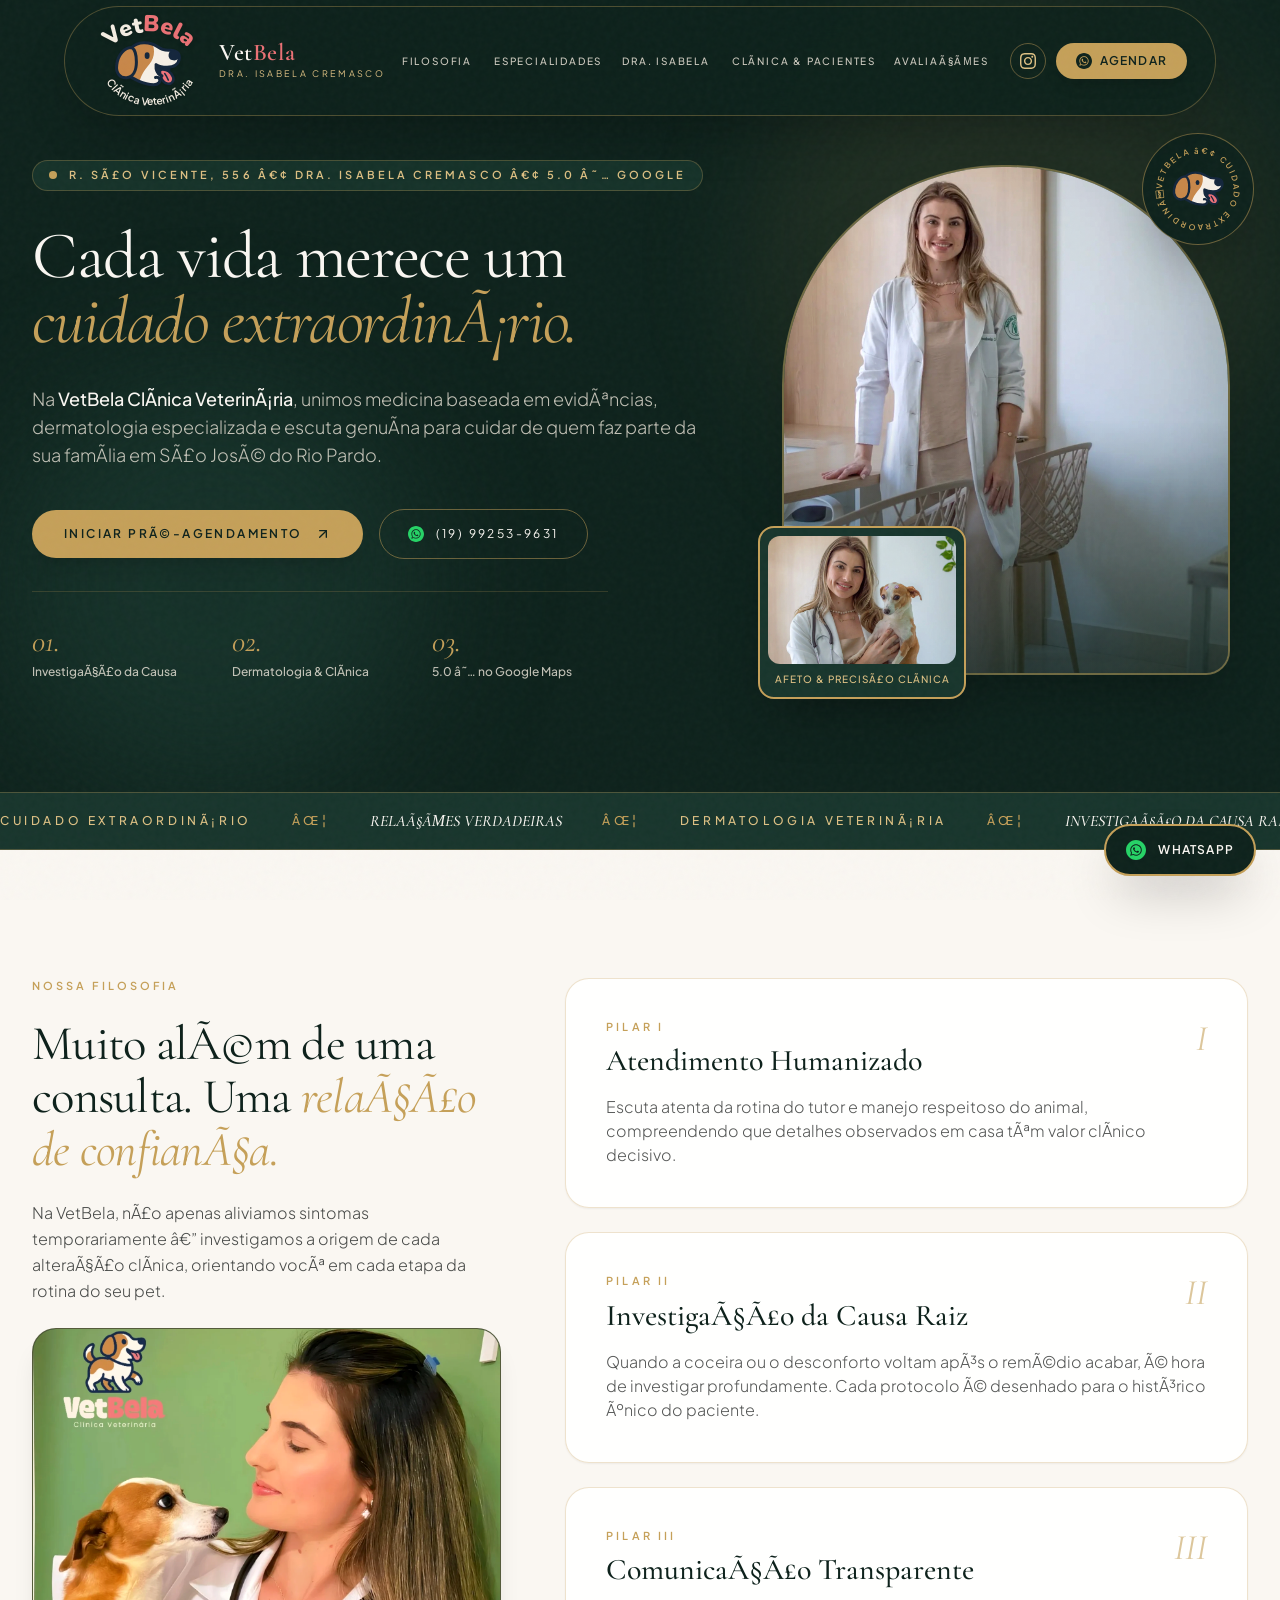
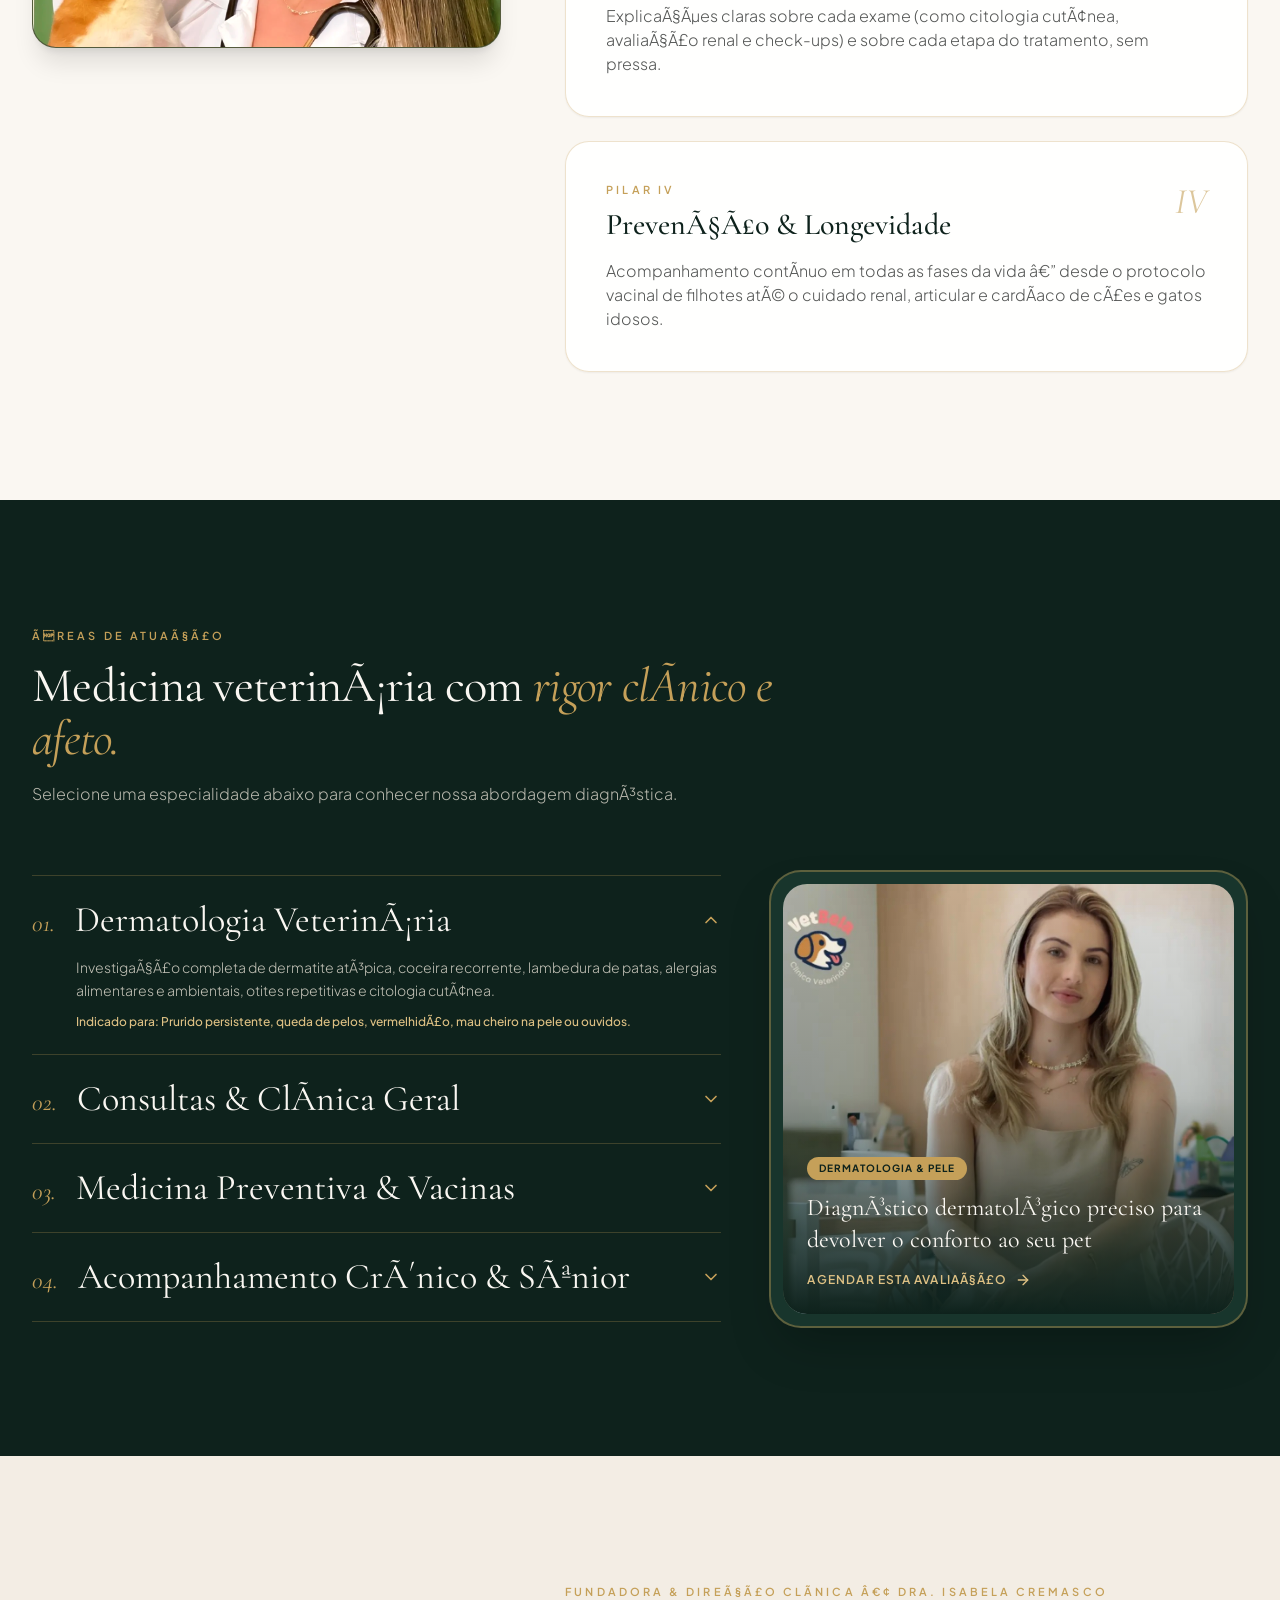
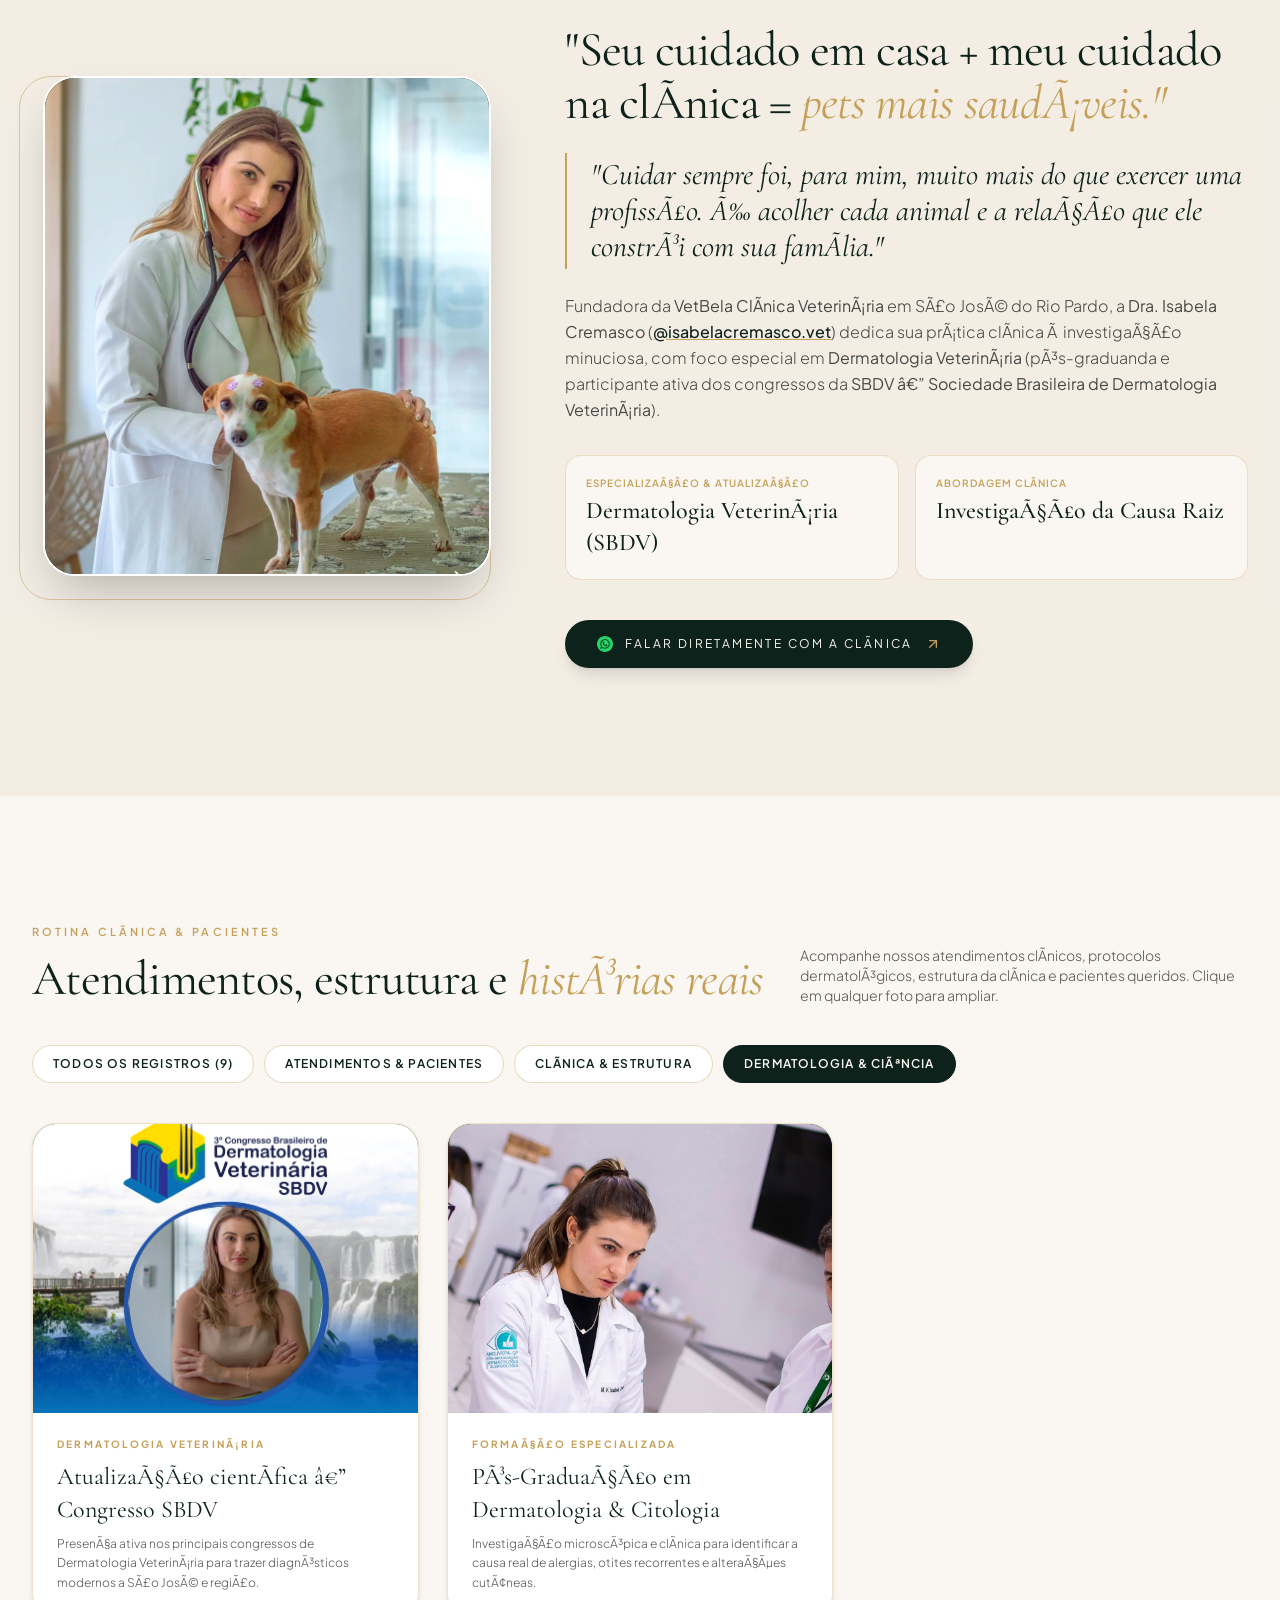
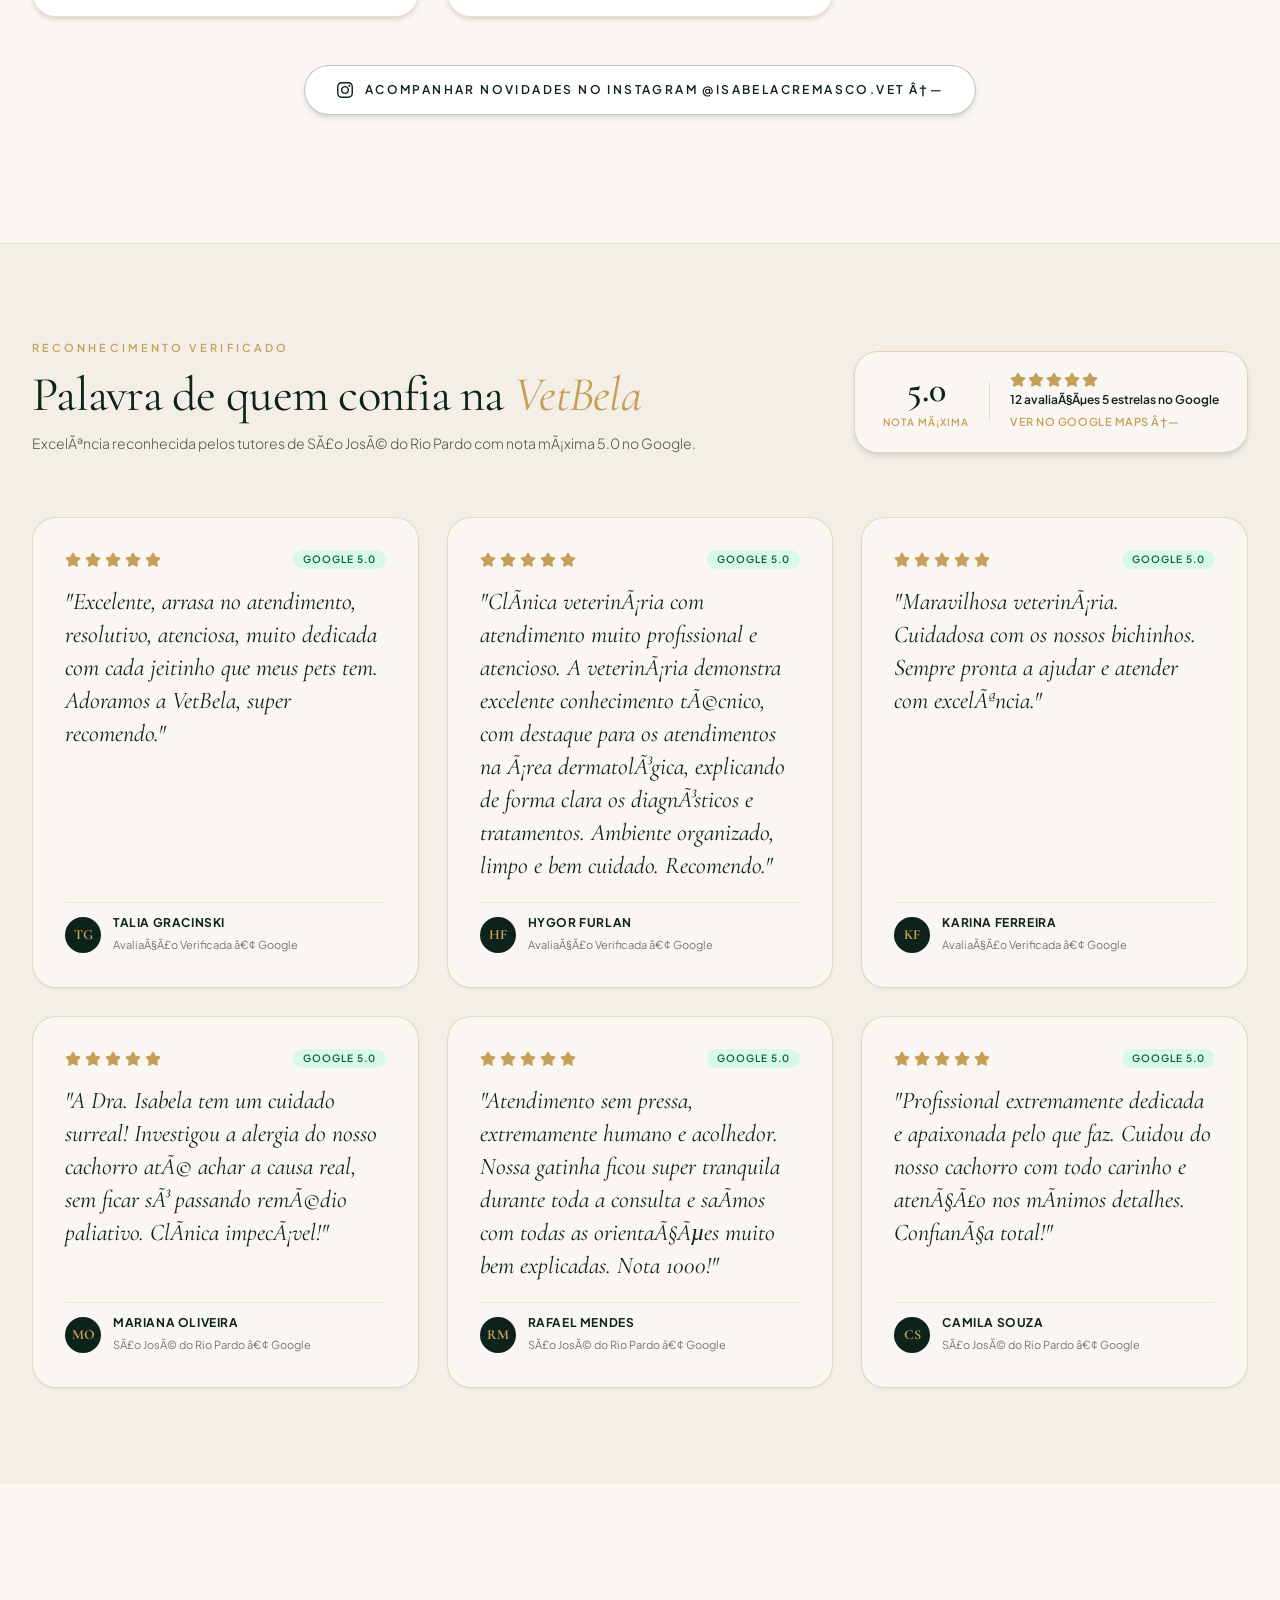
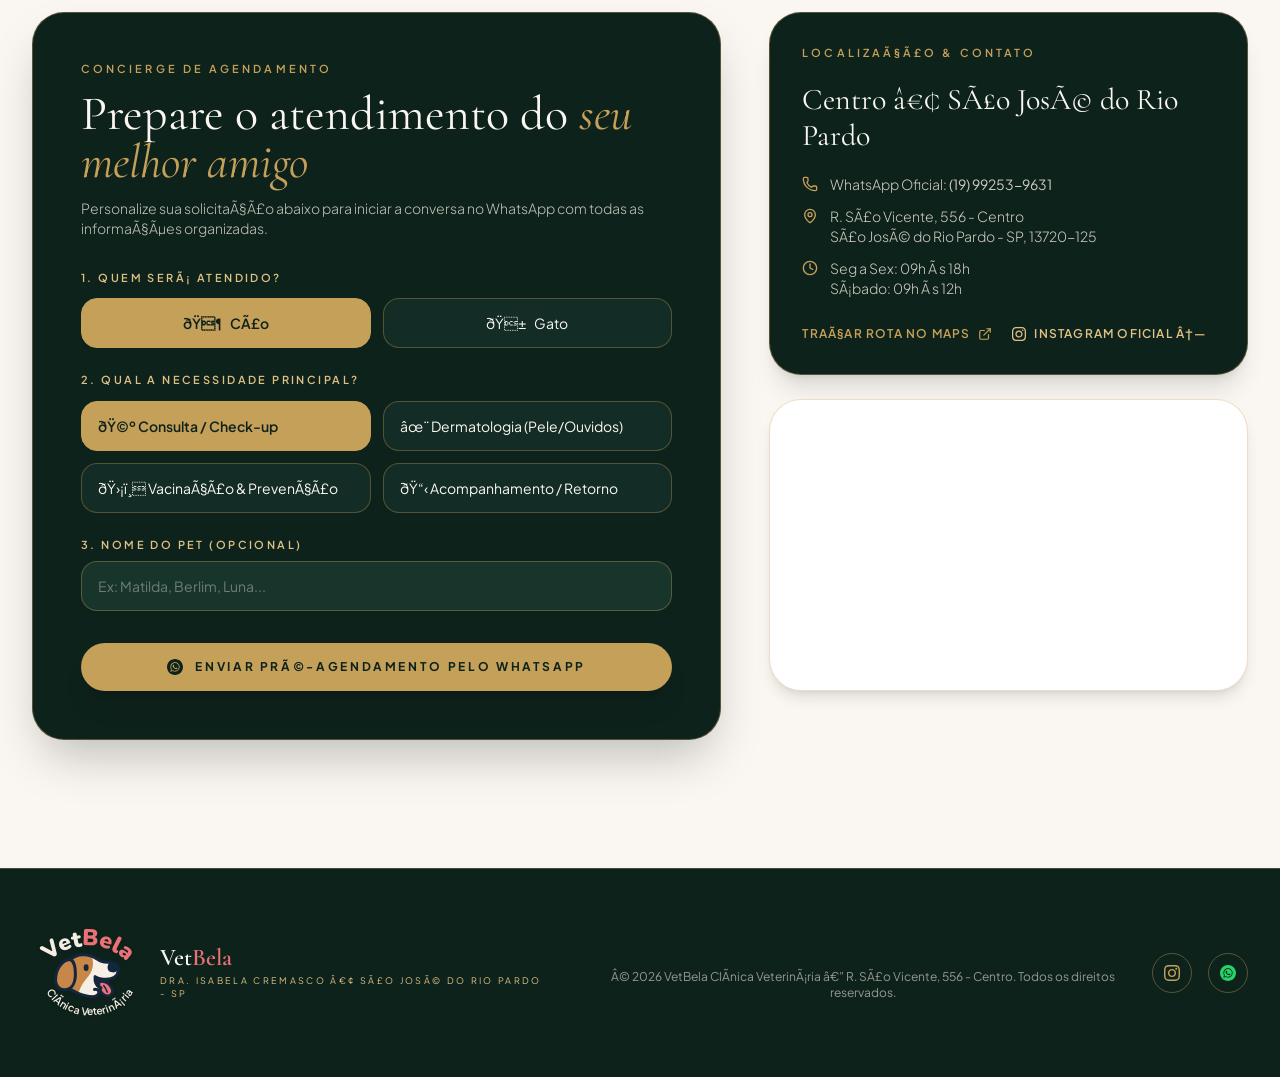
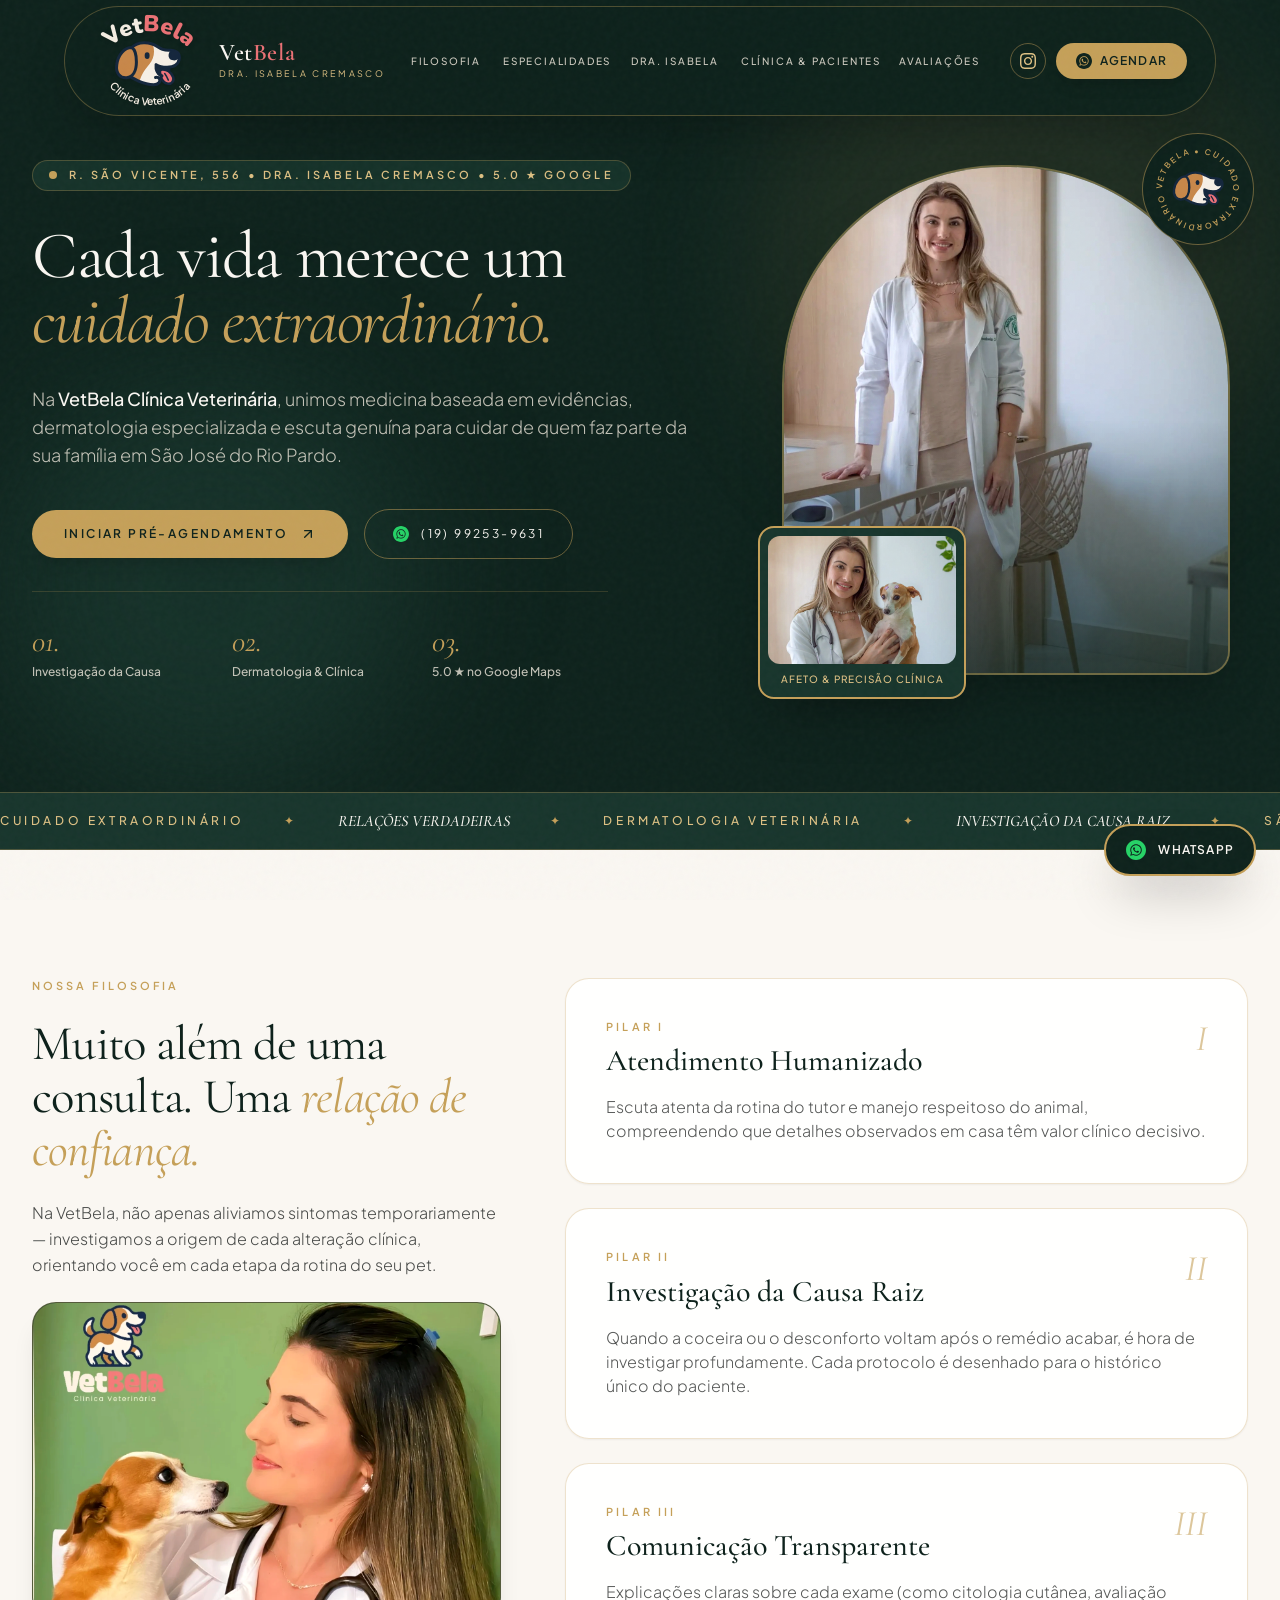
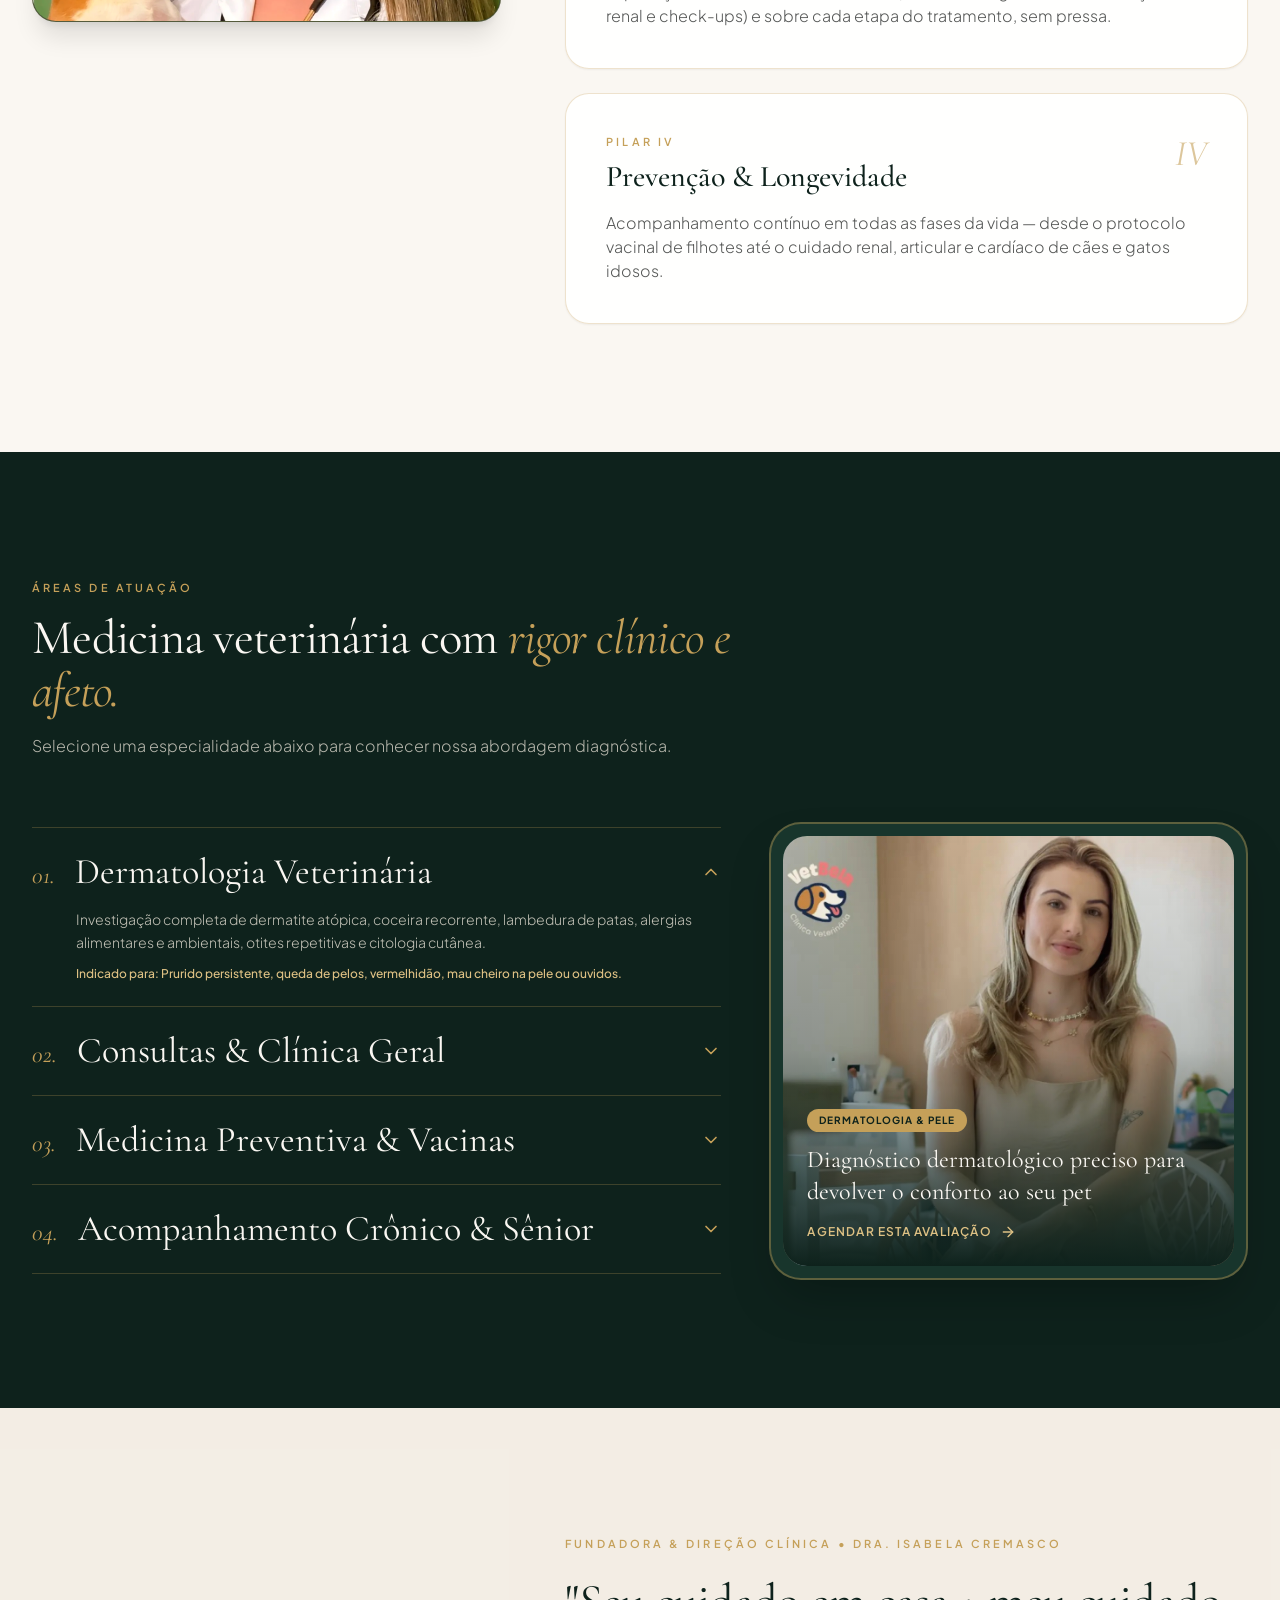
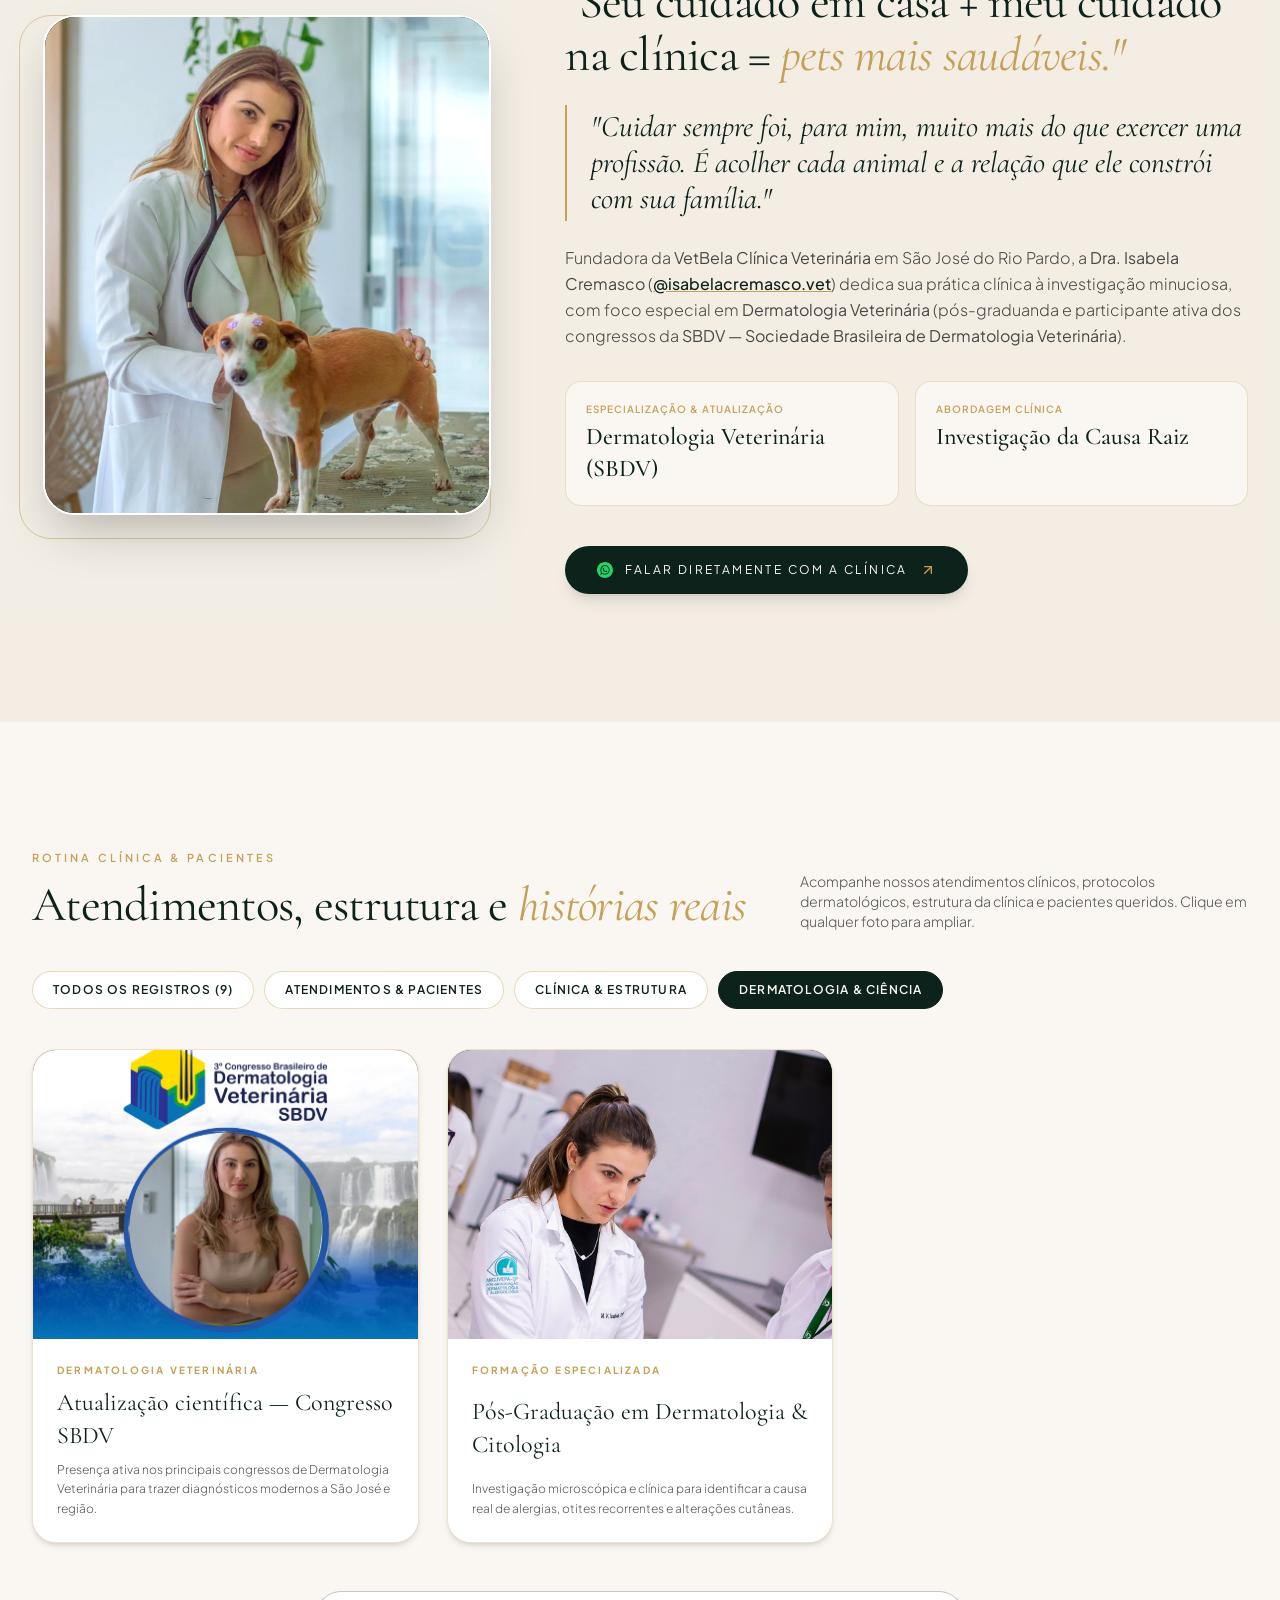
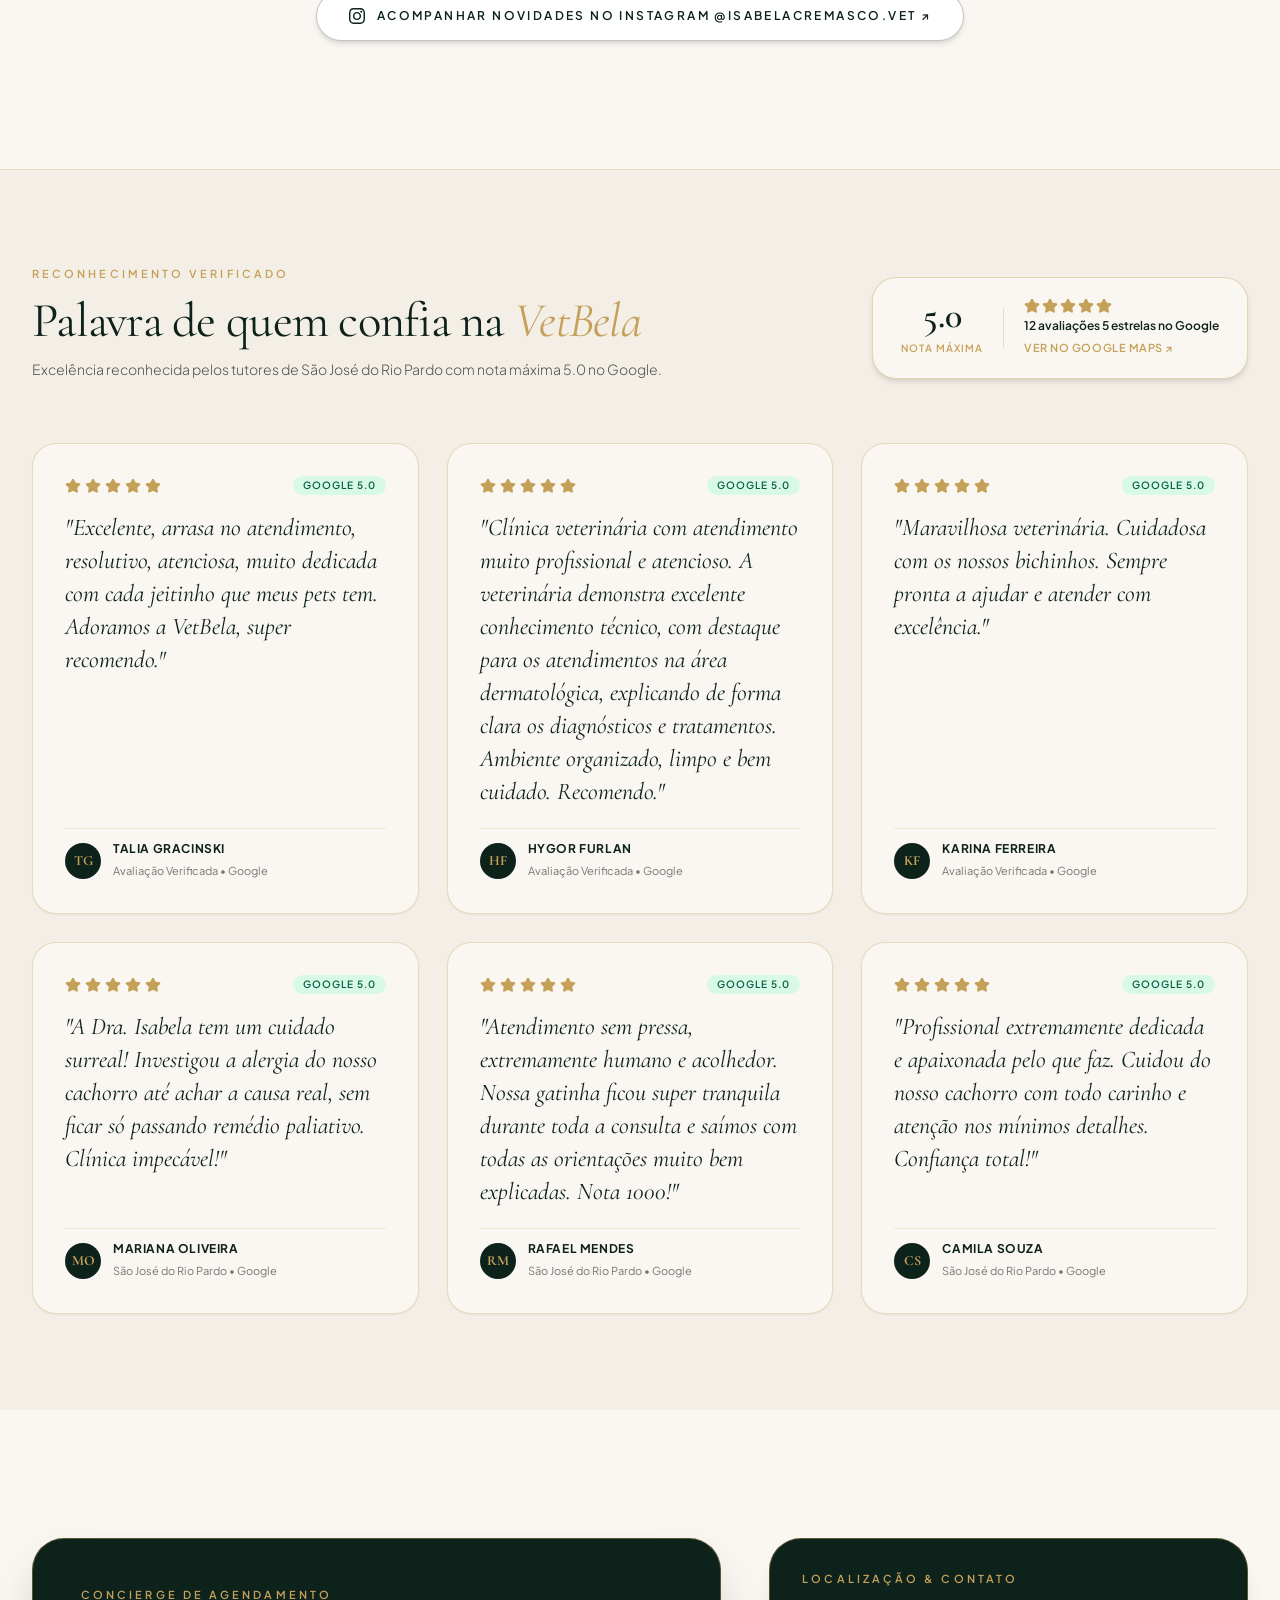
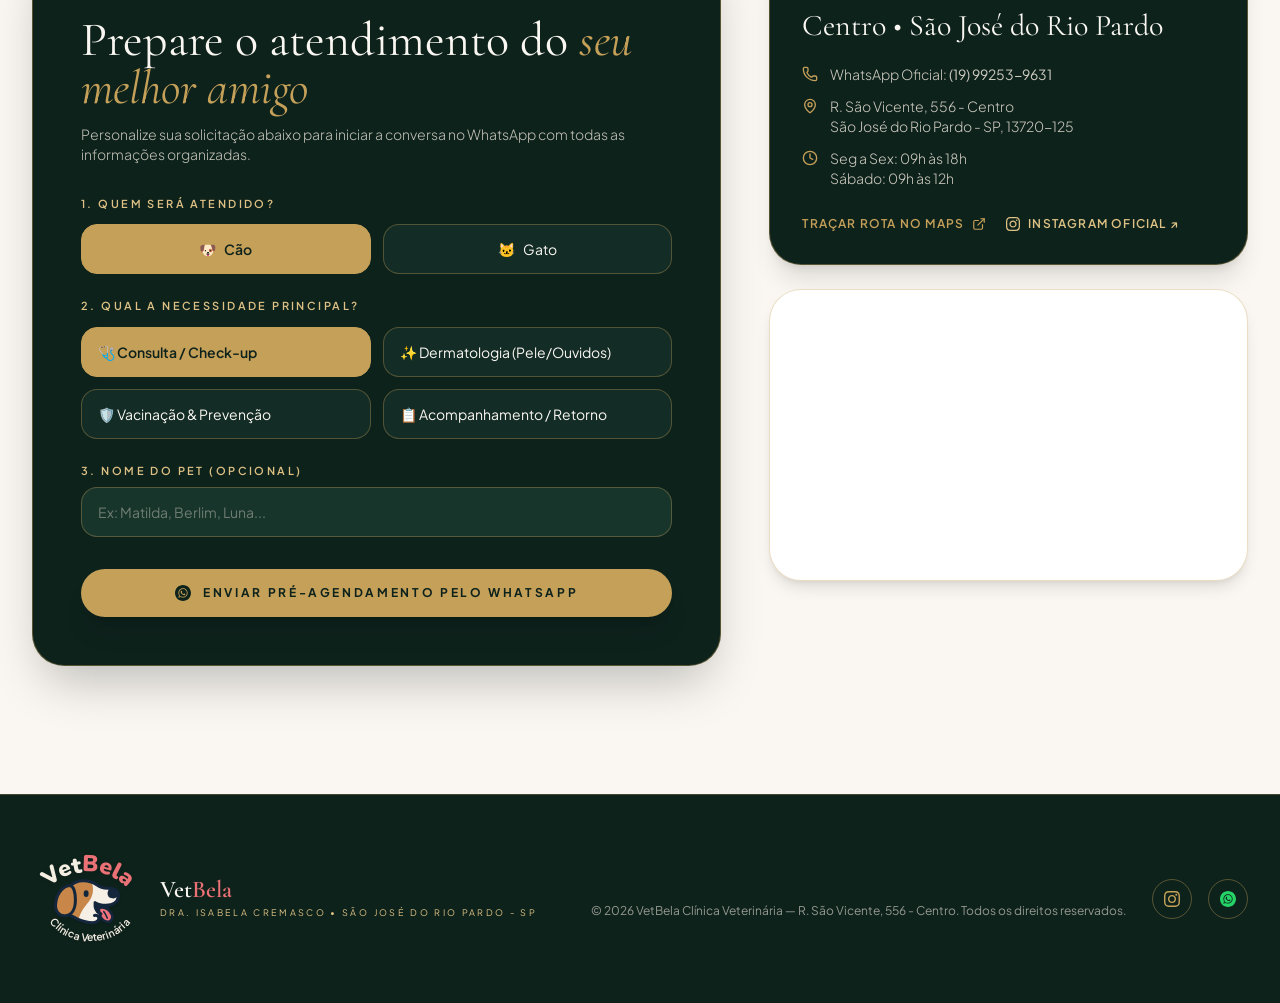
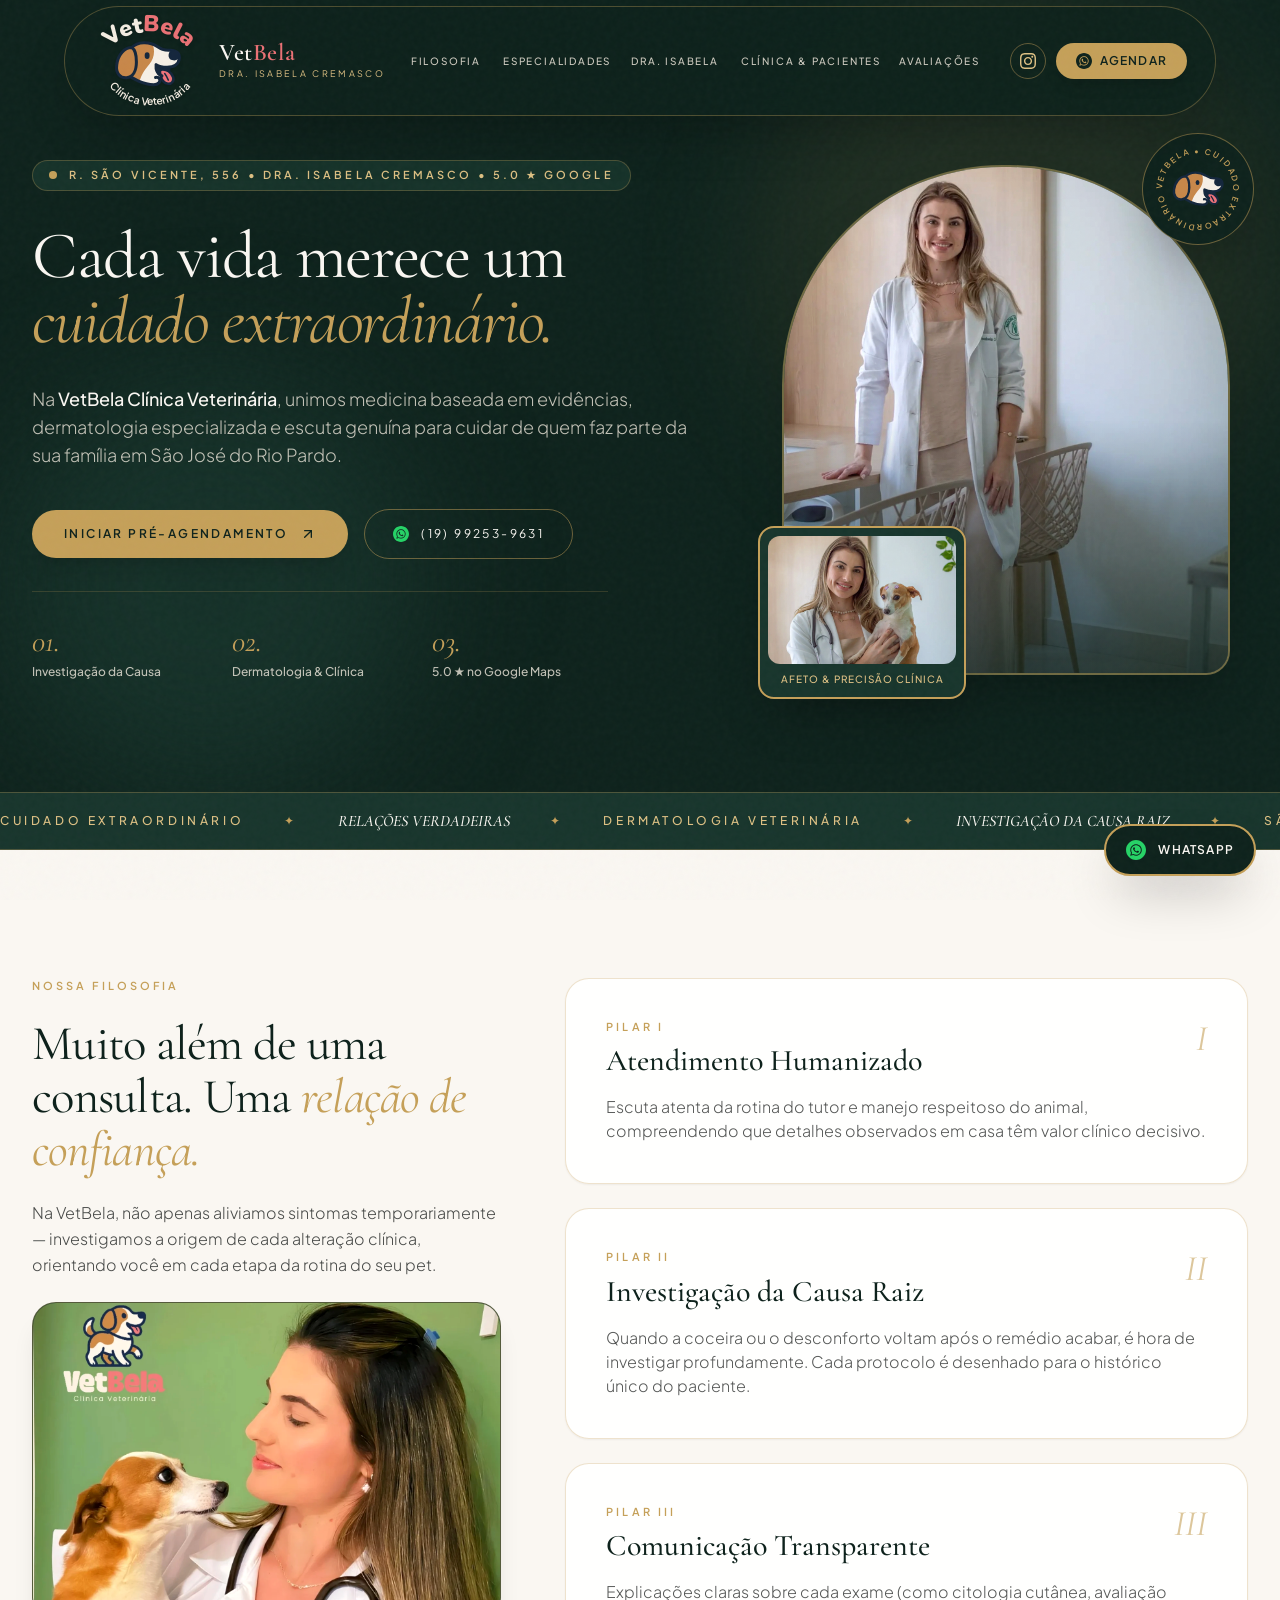
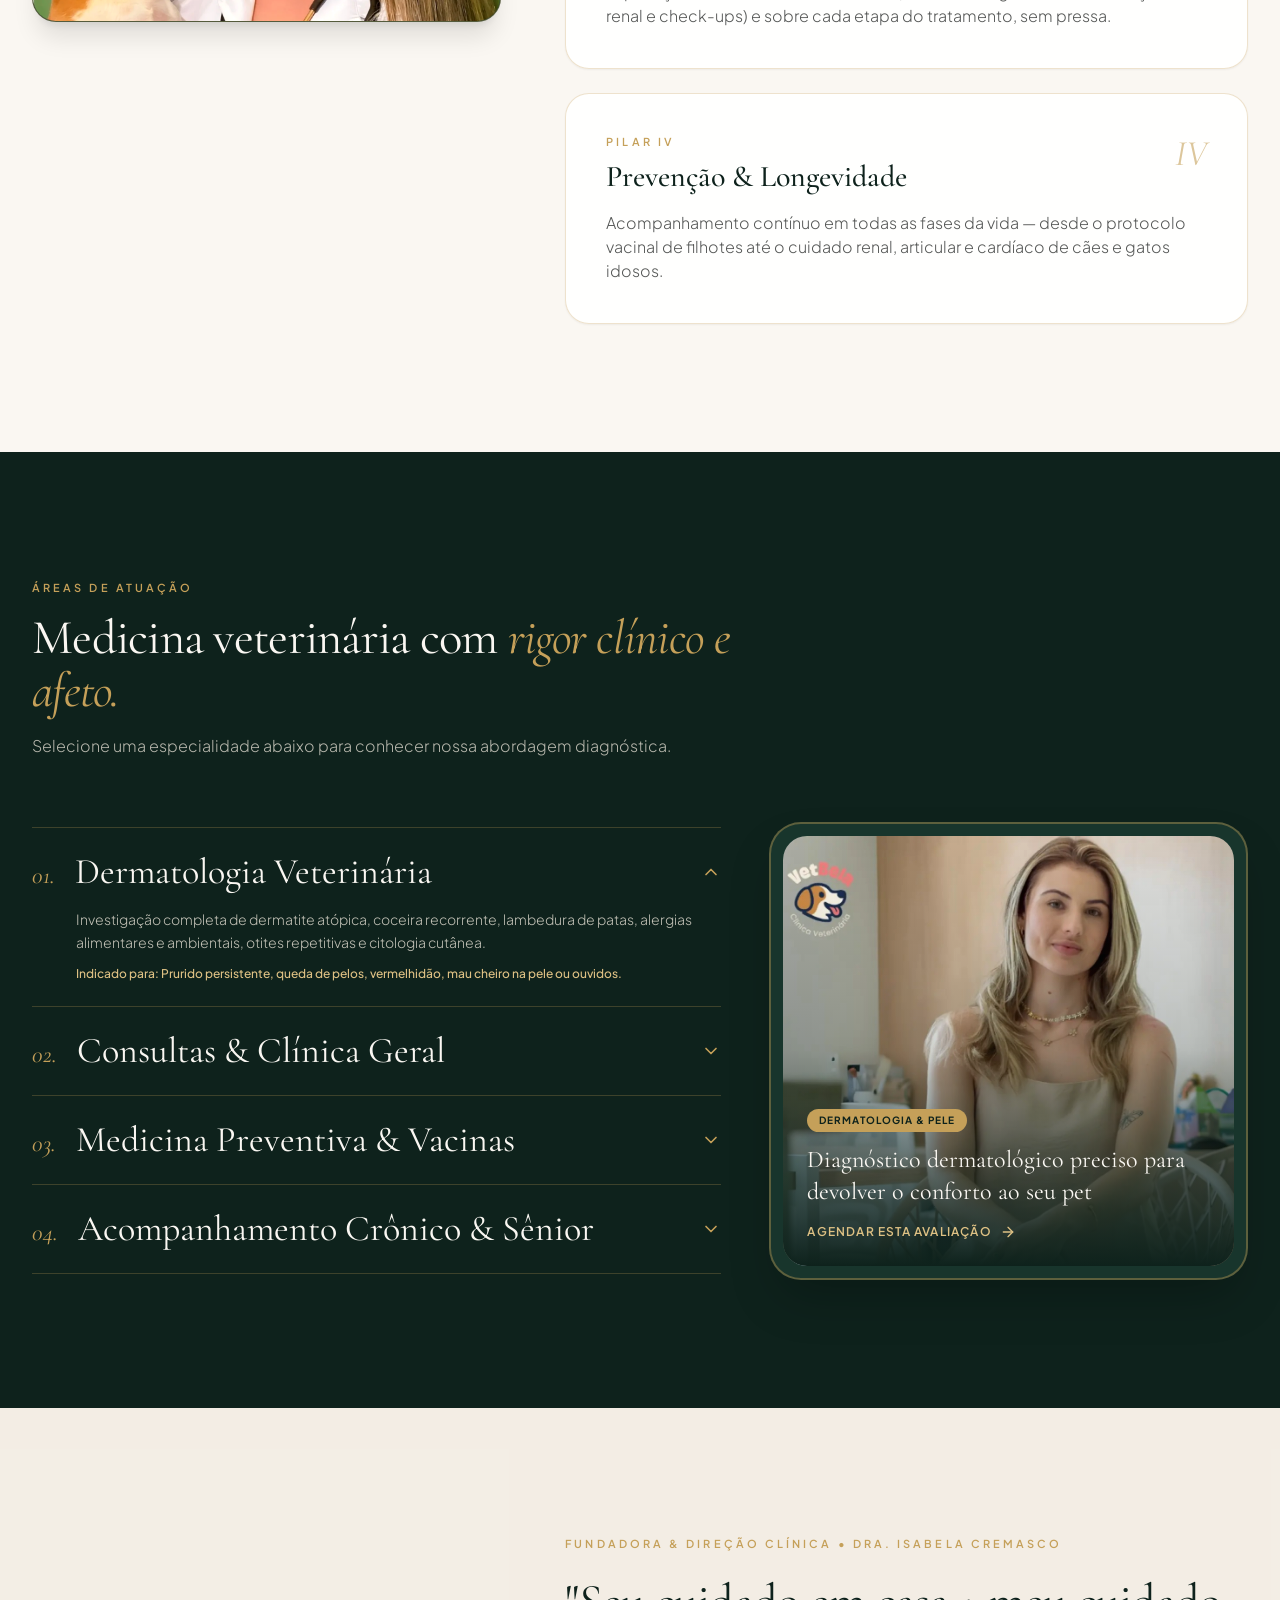
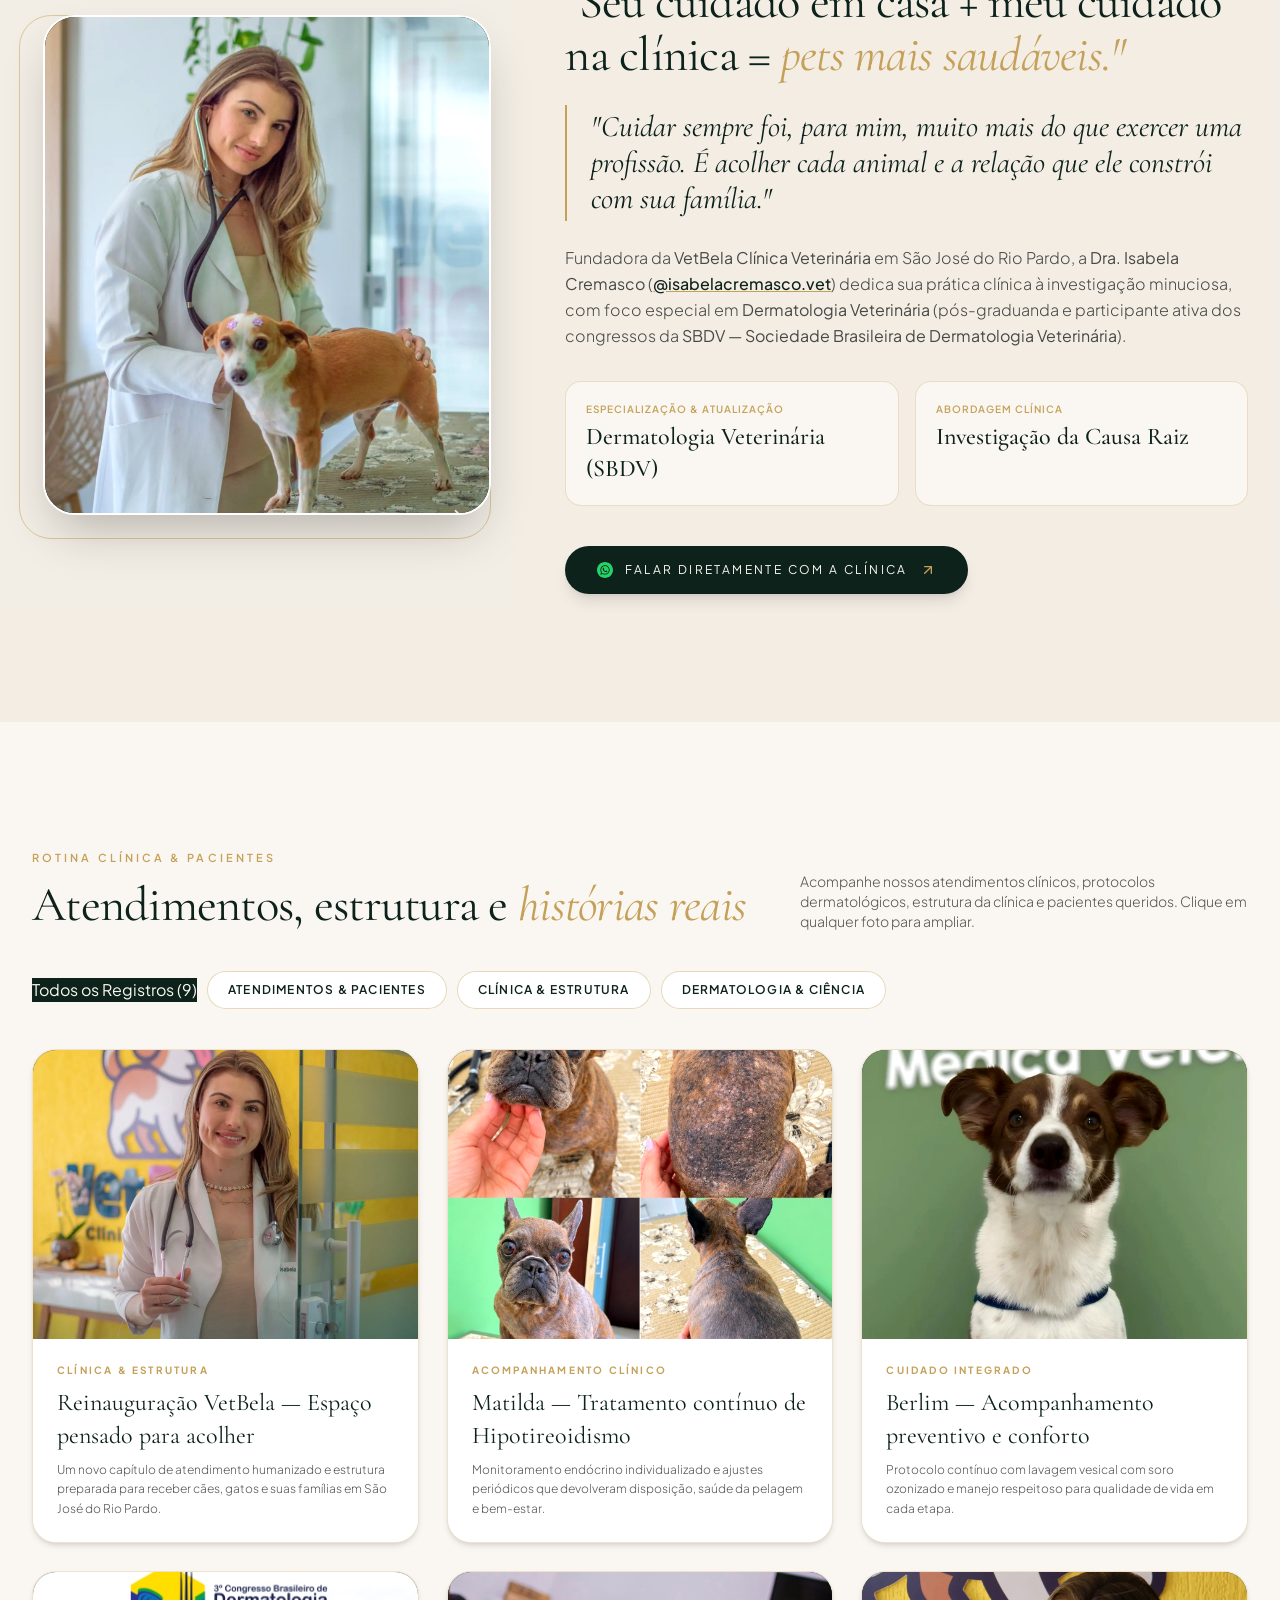
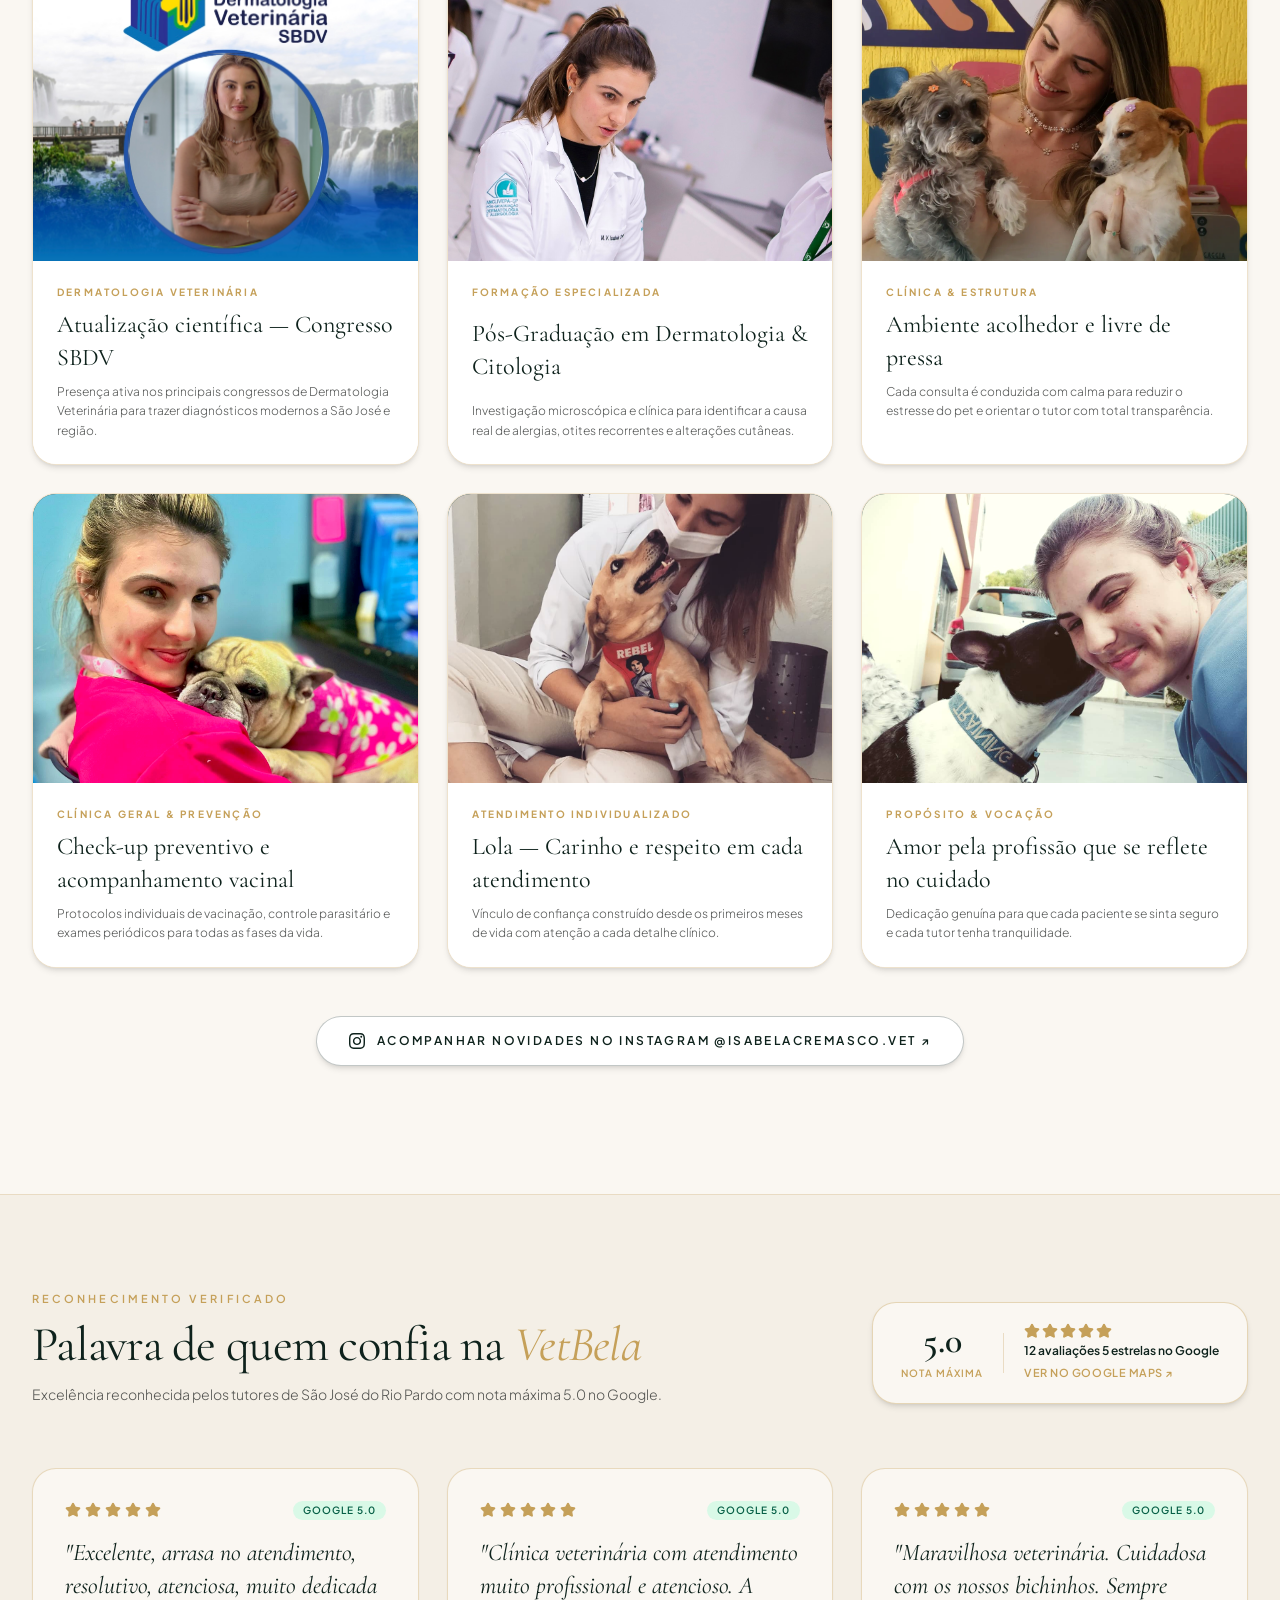
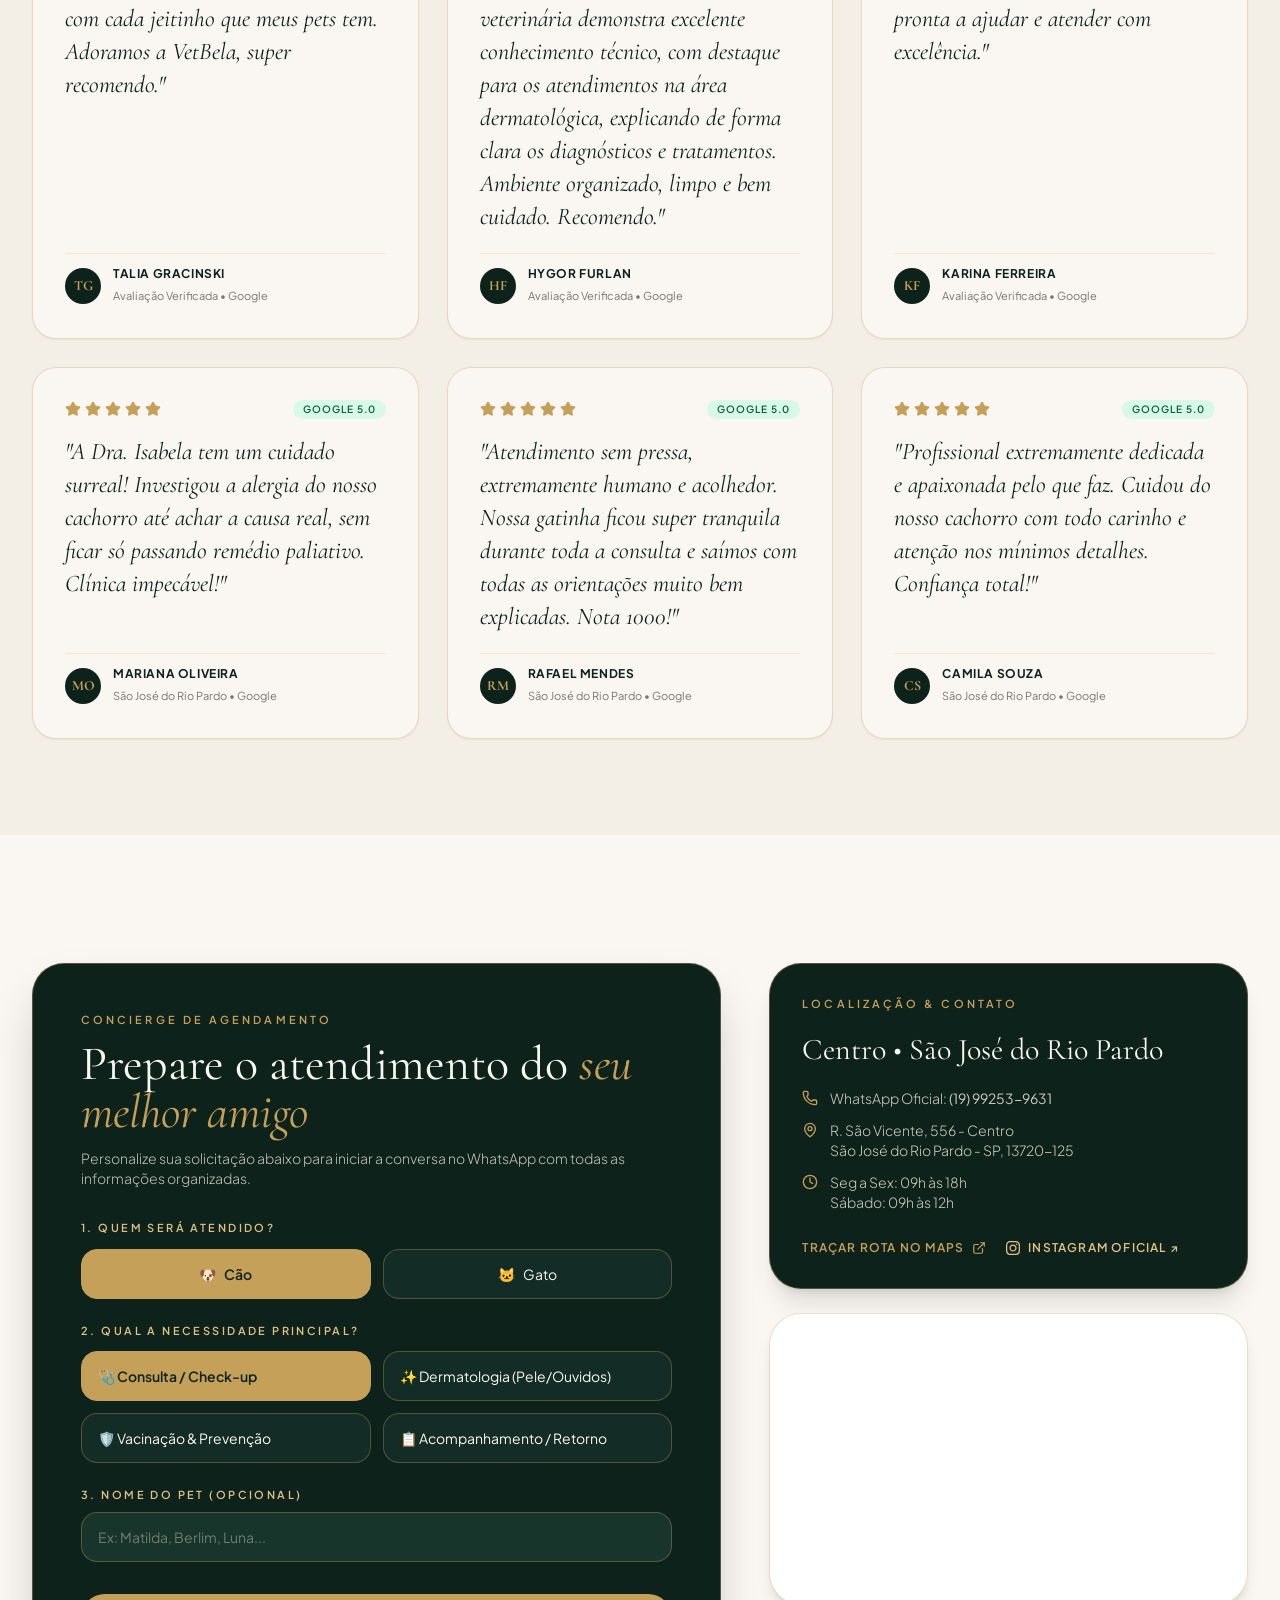
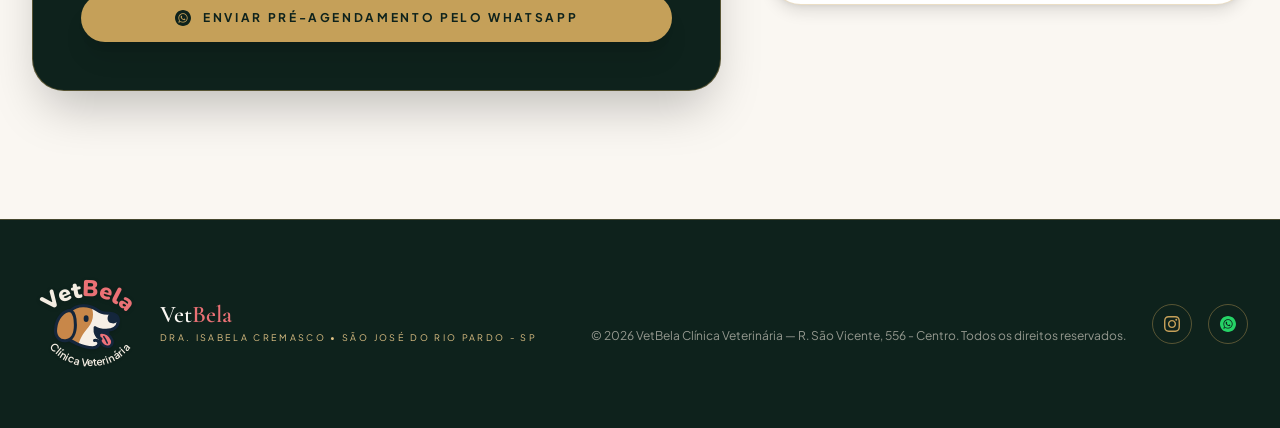
